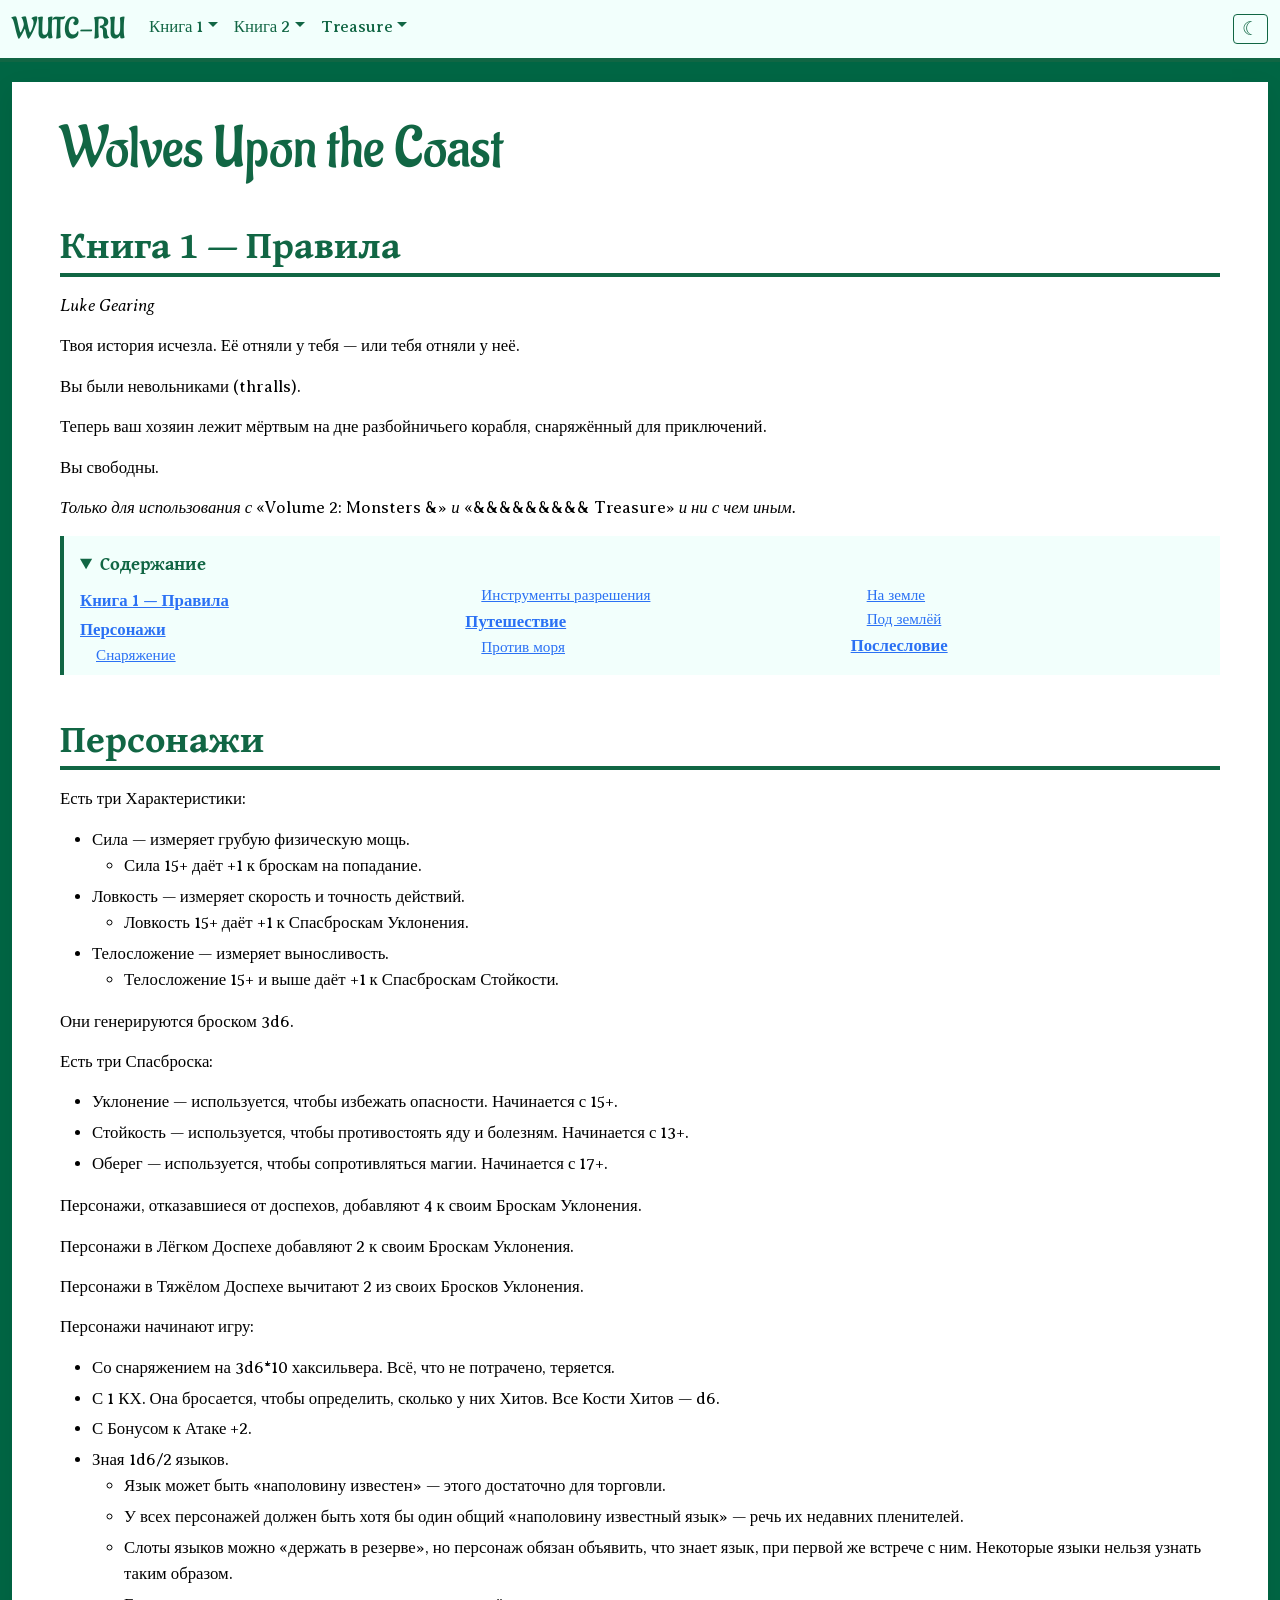
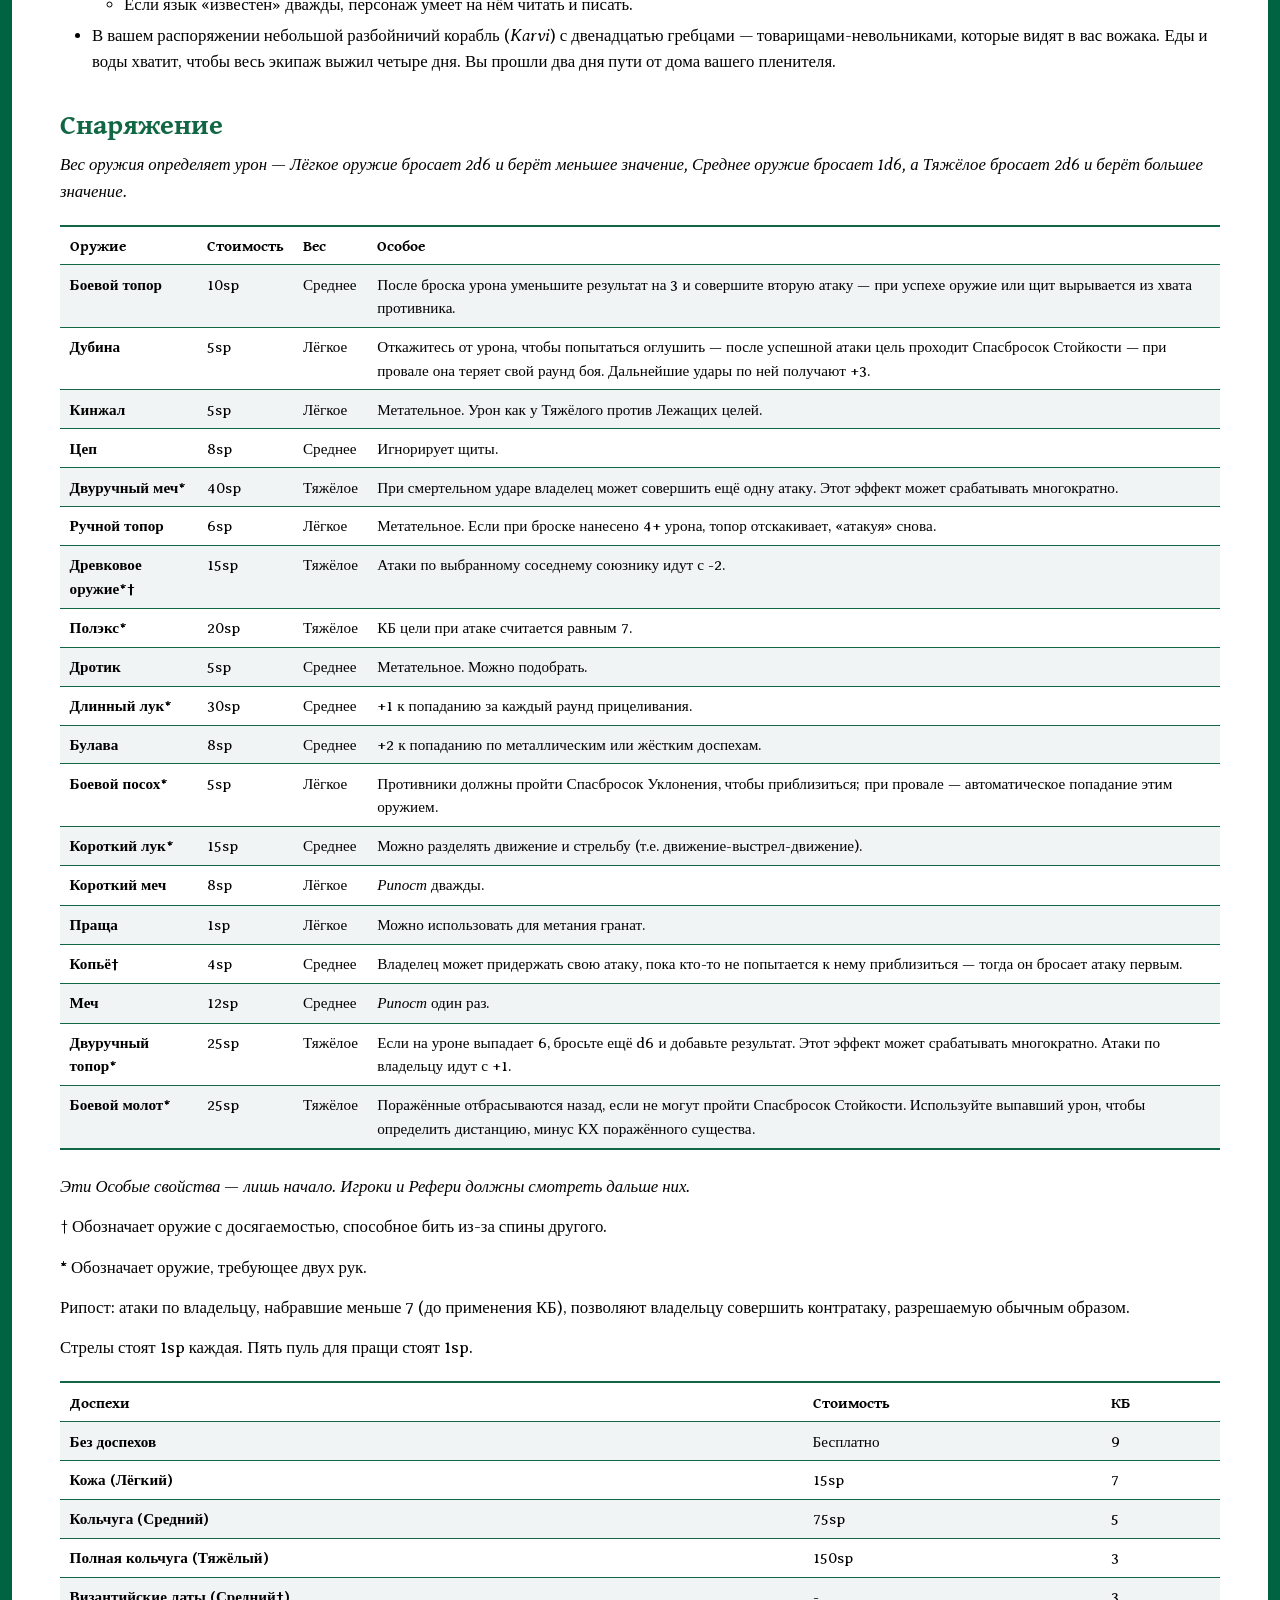
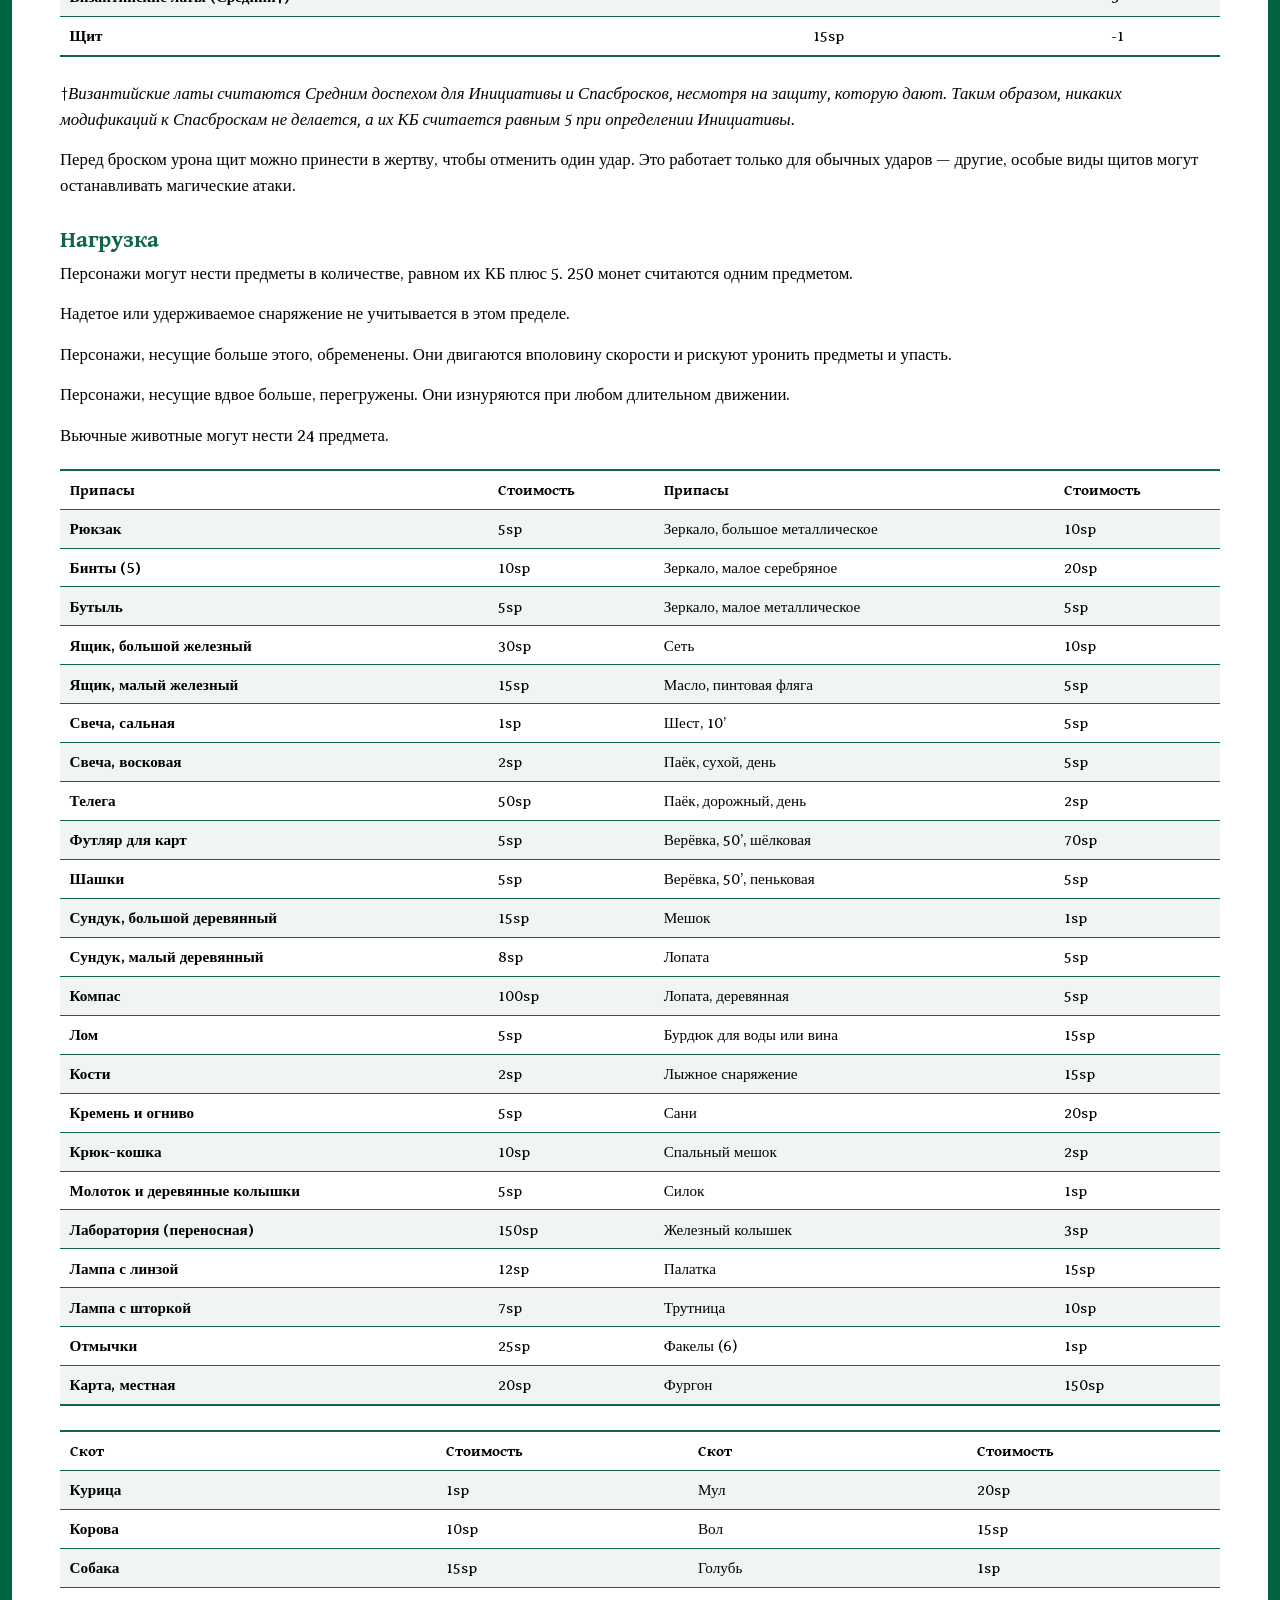
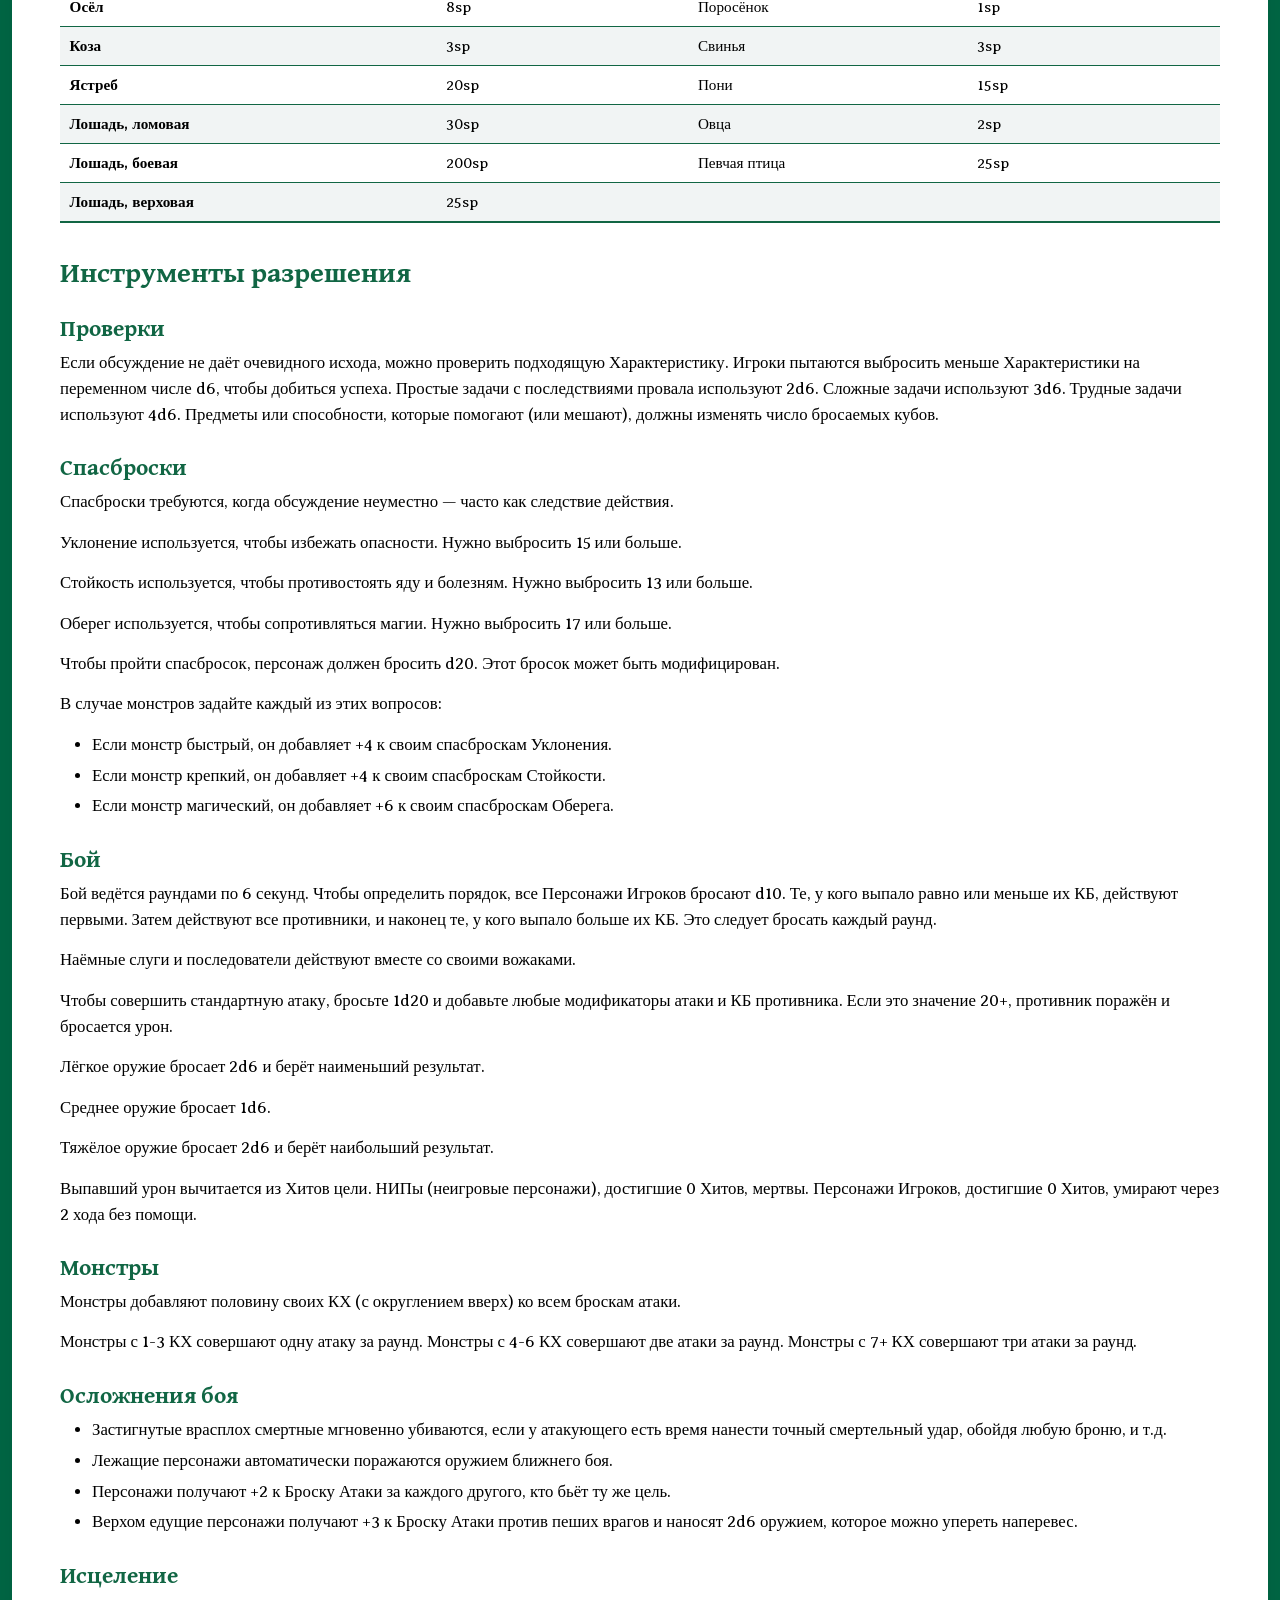
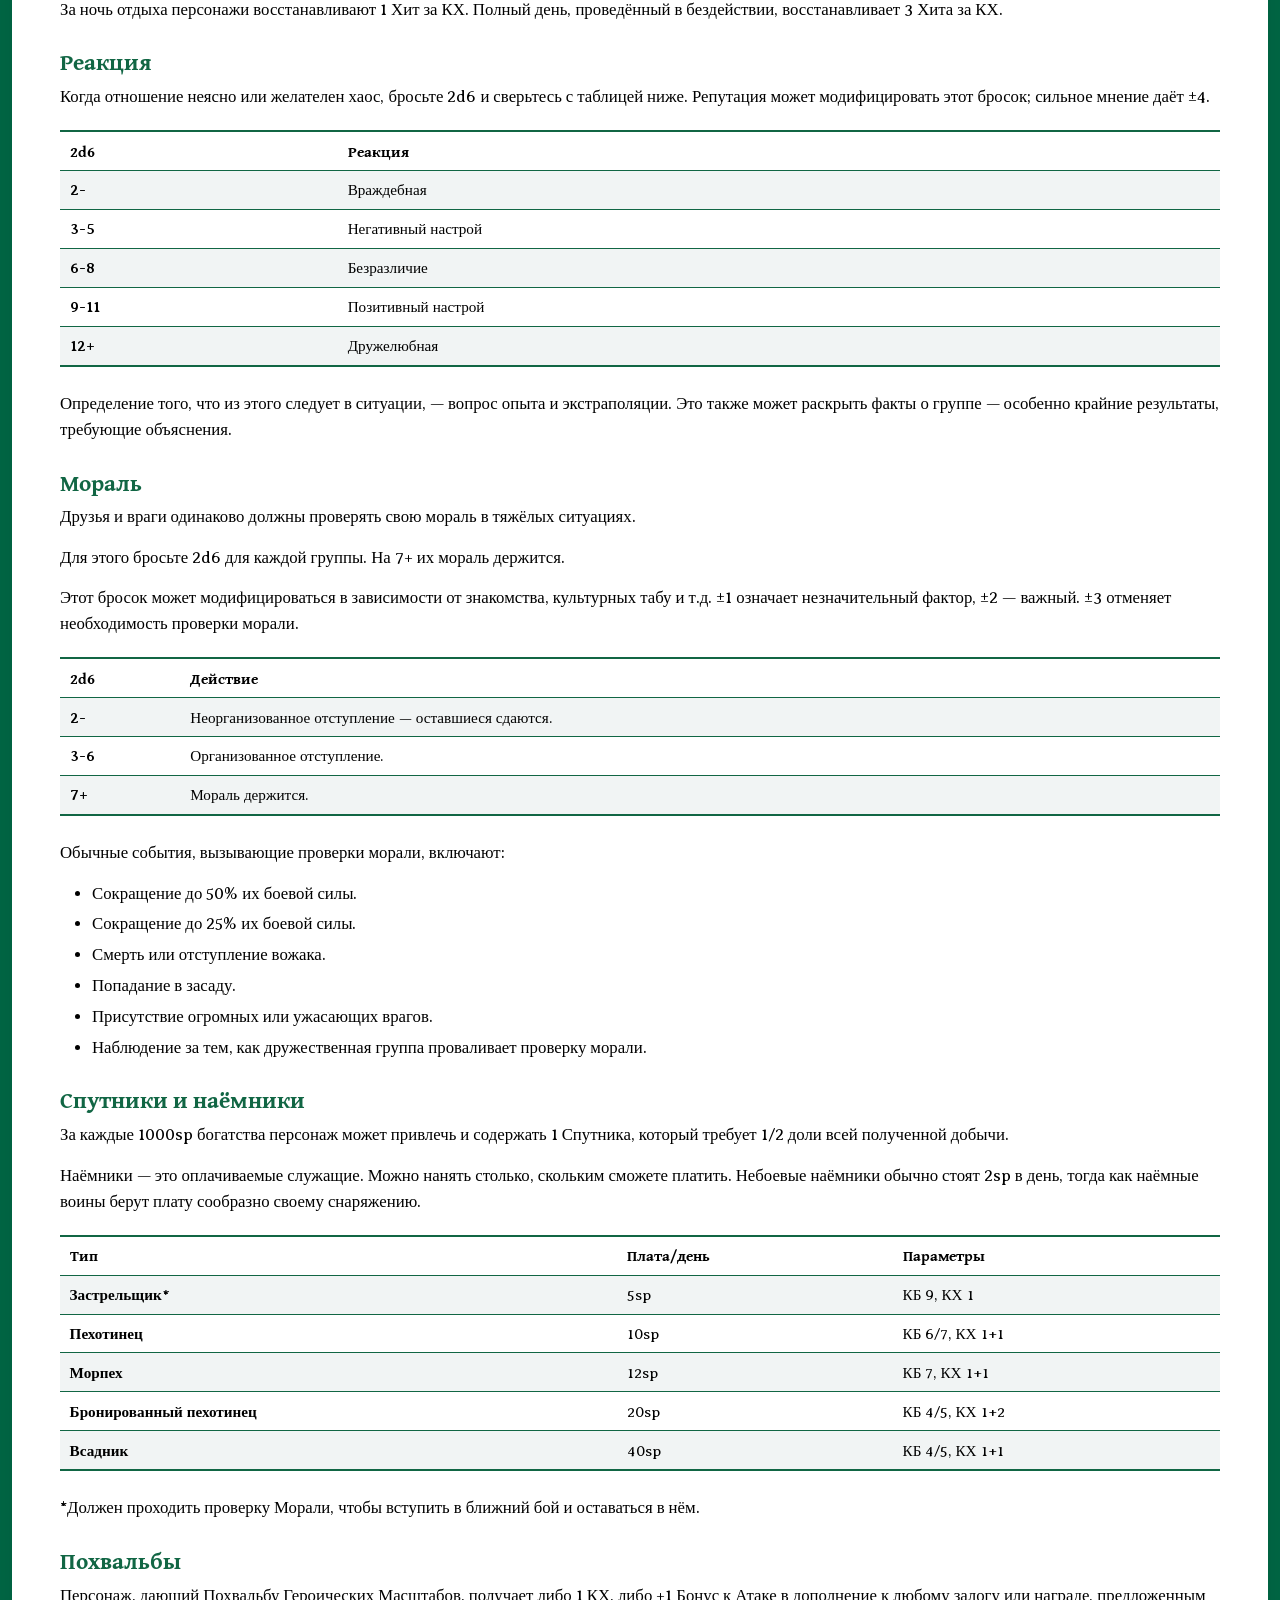
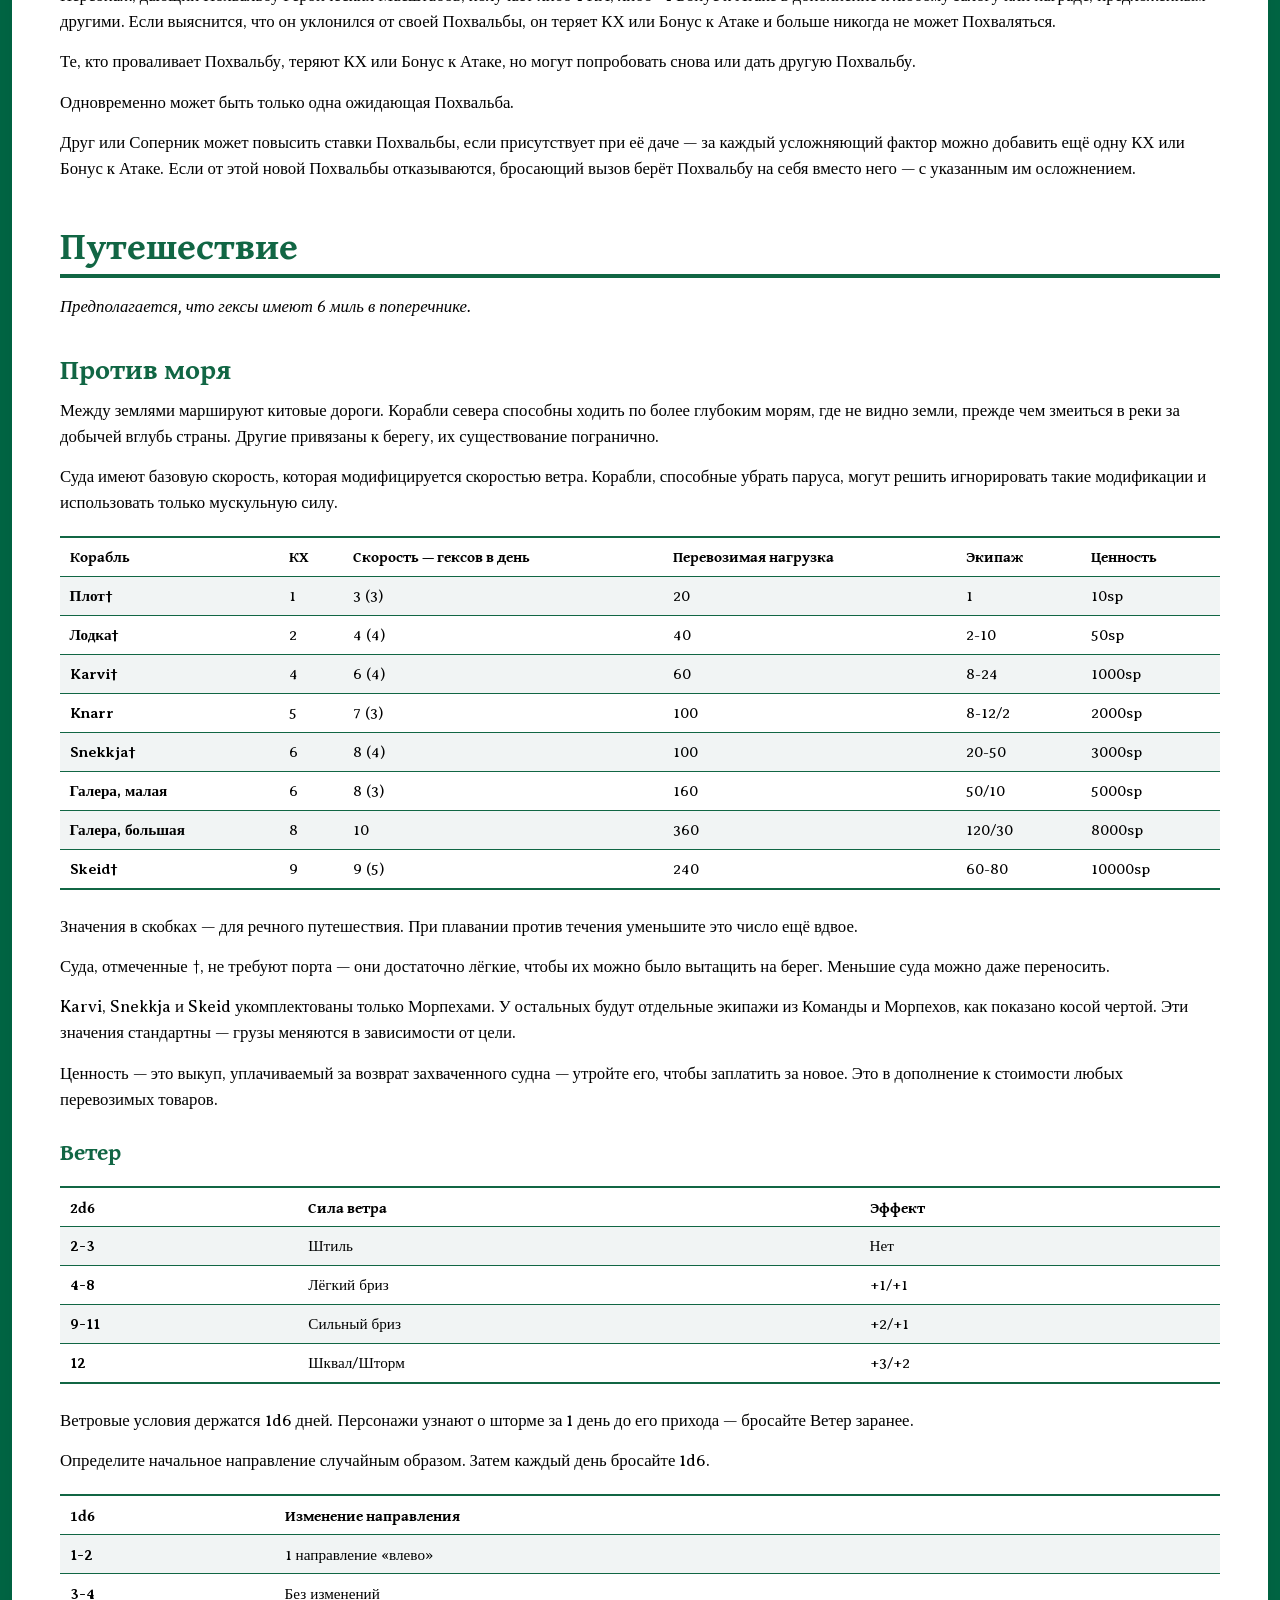
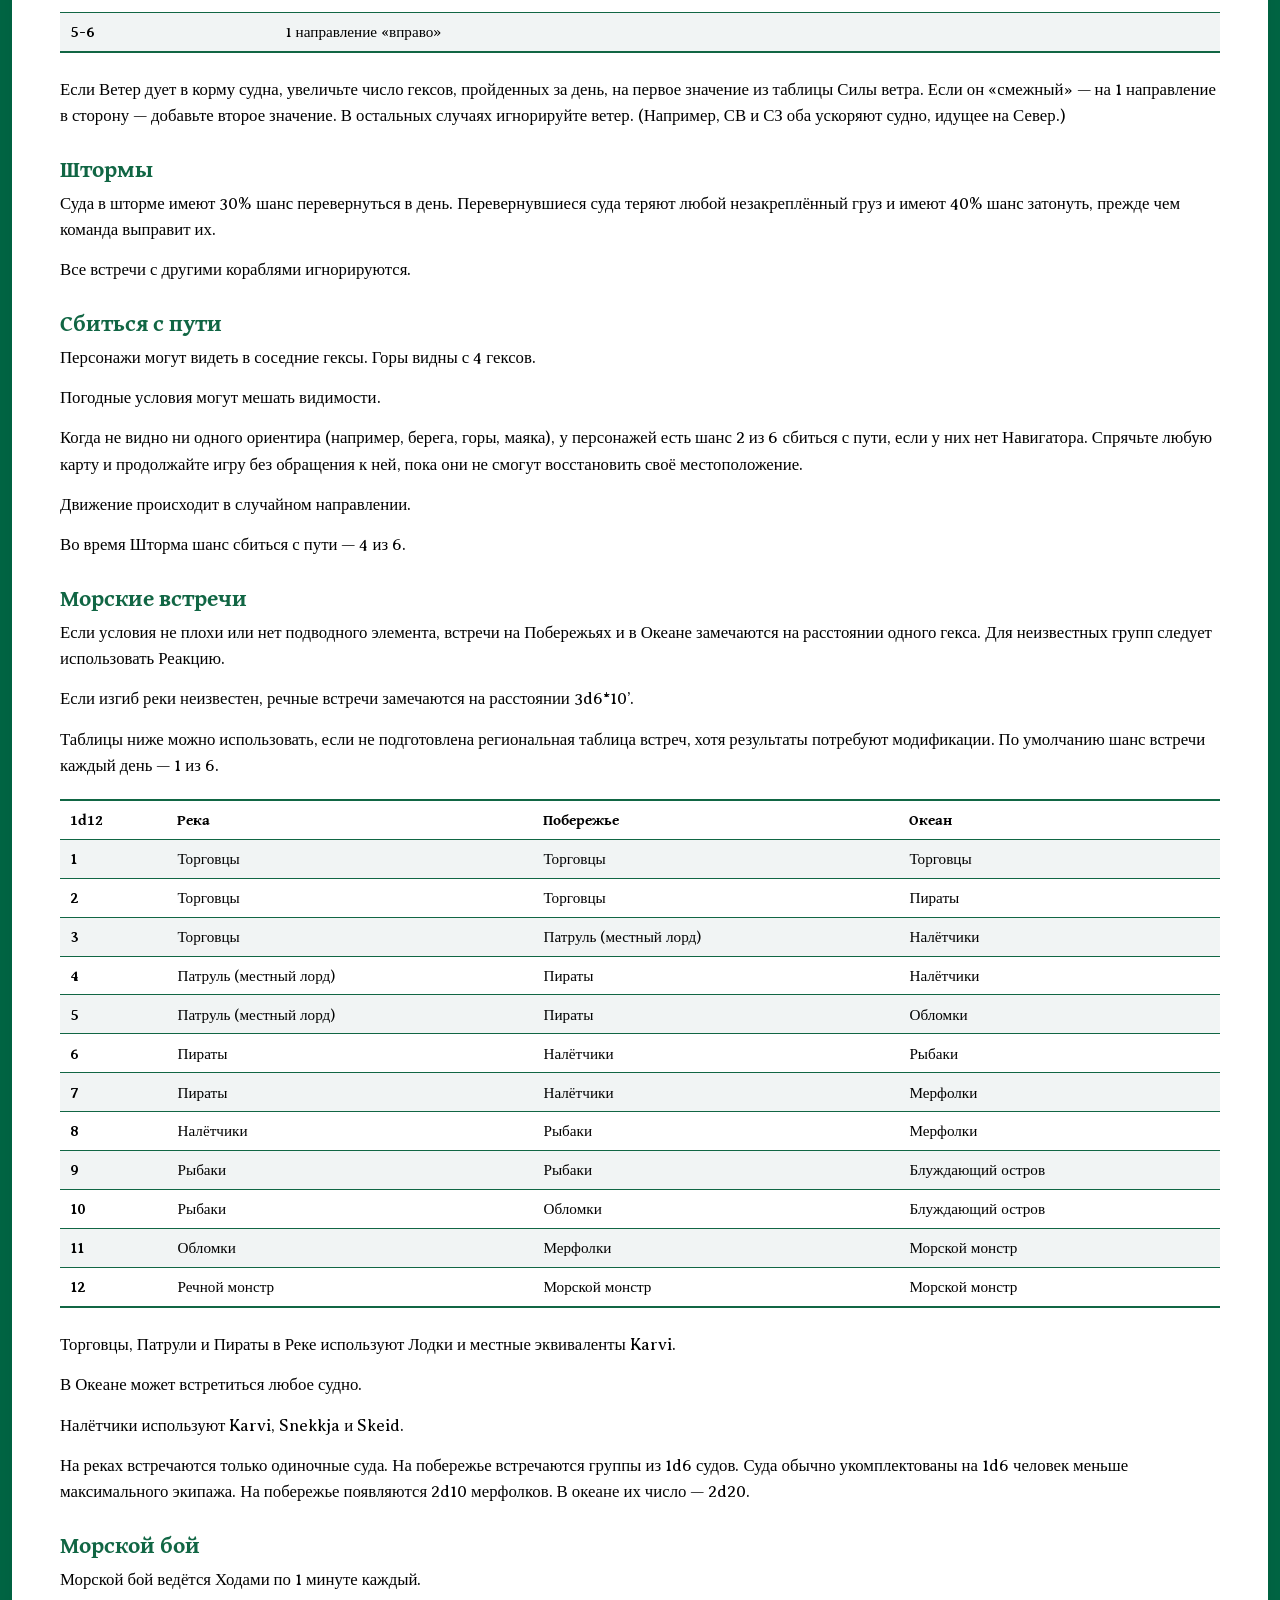
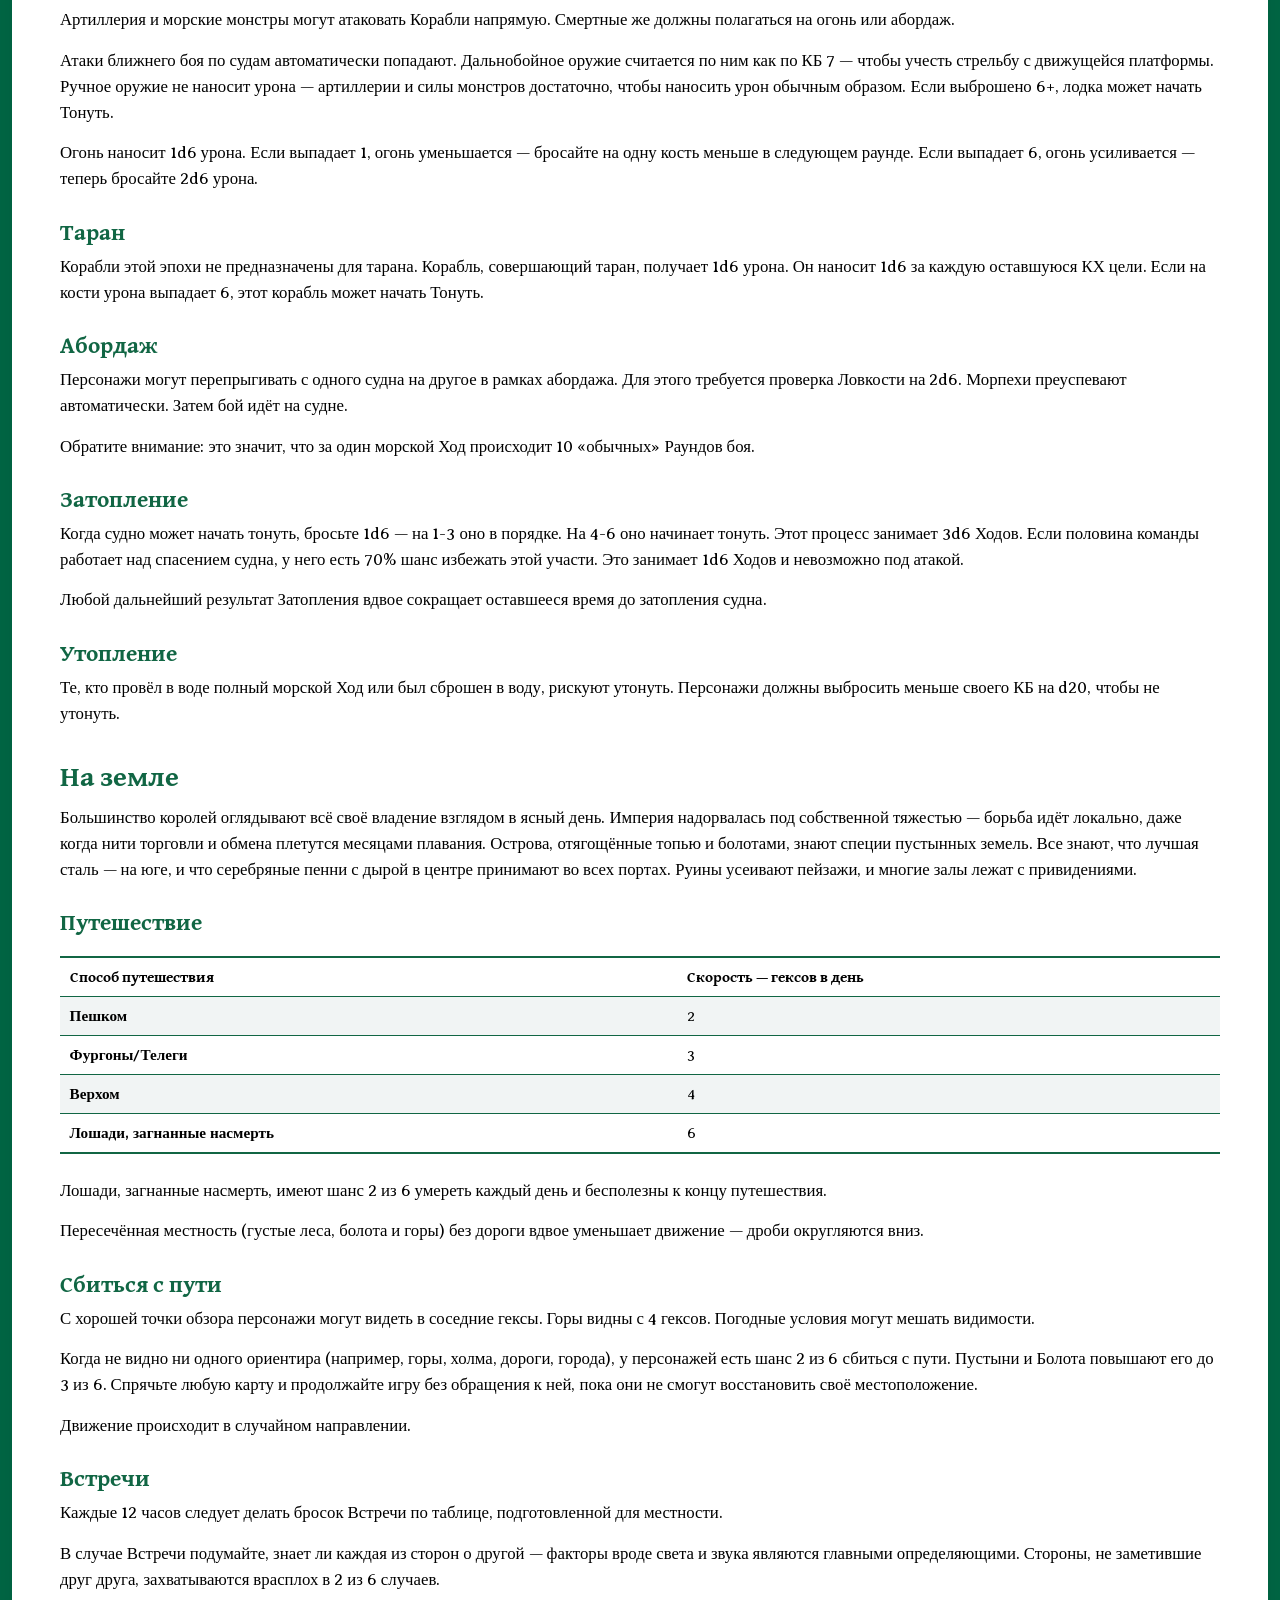
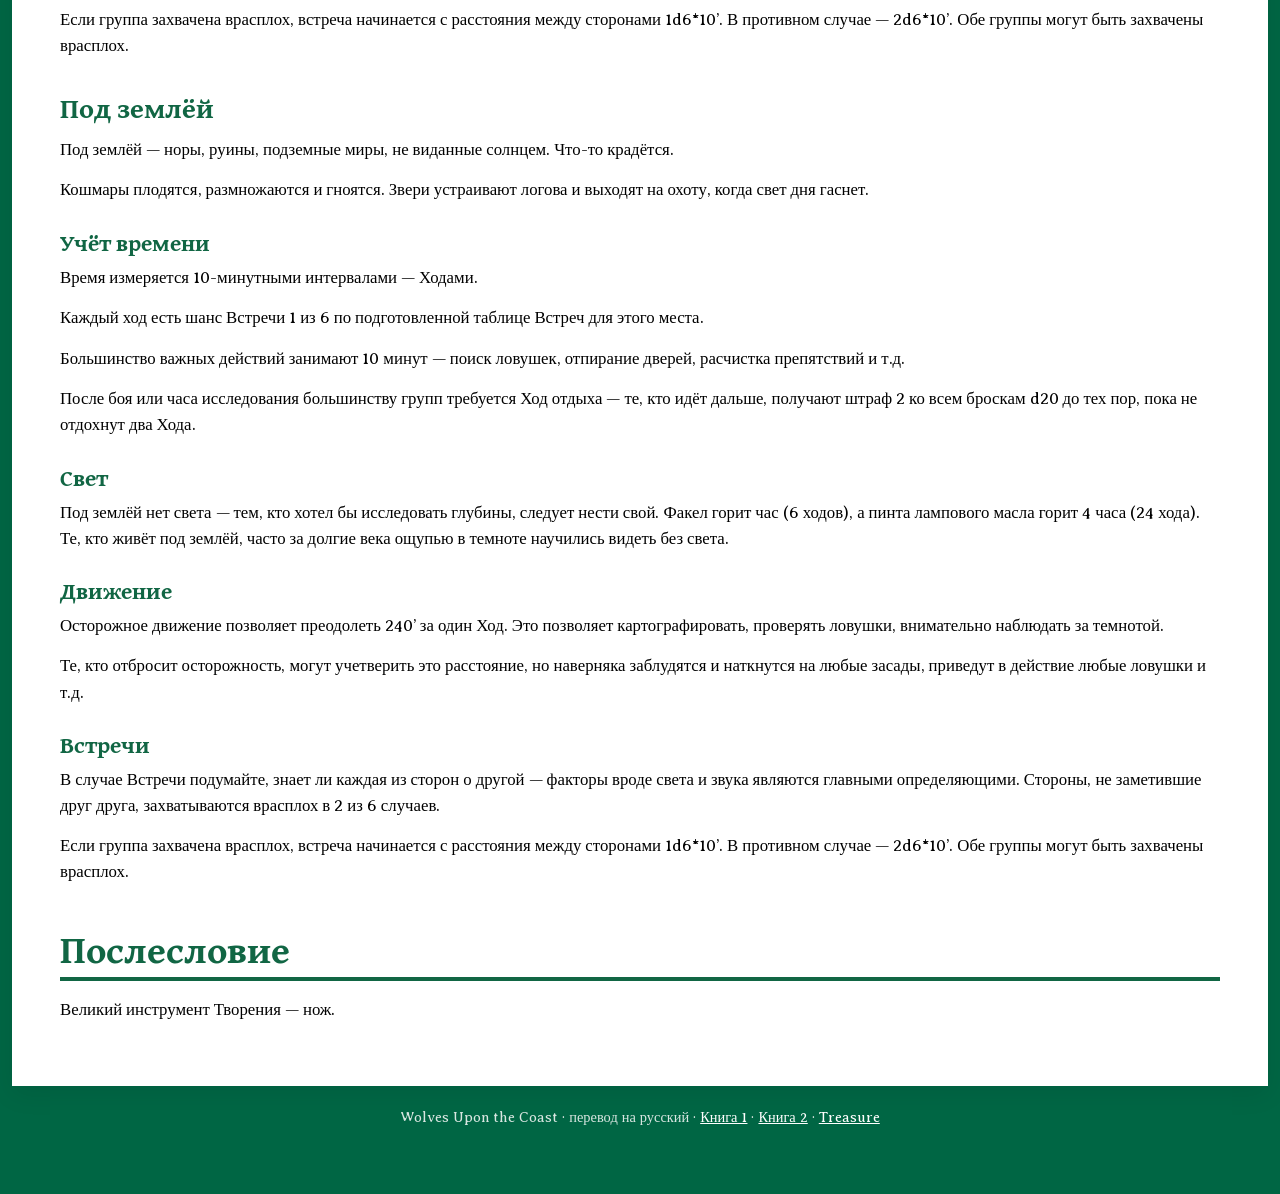
==== index.html @ f544f0d9 "Сайт WutC-RU: три книги, Bootstrap-тема, сборка из Markdown" ====
<!DOCTYPE html>
<html lang="ru" data-bs-theme="light">
<head>
    <meta charset="utf-8">
    <meta name="viewport" content="width=device-width, initial-scale=1">
    <meta name="description" content="Wolves Upon the Coast — перевод на русский: Книга 1">
    <title>Книга 1 — Правила — Wolves Upon the Coast</title>
    <link rel="preconnect" href="https://fonts.googleapis.com">
    <link rel="preconnect" href="https://fonts.gstatic.com" crossorigin>
    <link href="https://fonts.googleapis.com/css2?family=Aladin&family=Averia+Serif+Libre:ital,wght@0,300;0,400;0,700;1,300;1,400&family=Gentium+Book+Plus:ital,wght@0,400;0,700;1,400&display=swap" rel="stylesheet">
    <link href="https://cdn.jsdelivr.net/npm/bootstrap@5.3.3/dist/css/bootstrap.min.css" rel="stylesheet">
    <link href="assets/style.css" rel="stylesheet">
</head>
<body>
<a class="visually-hidden-focusable" href="#main">К содержанию</a>
<nav class="navbar navbar-expand-lg sticky-top wutc-navbar">
    <div class="container-xxl">
        <a class="navbar-brand" href="index.html">WUTC-RU</a>
        <button class="navbar-toggler" type="button" data-bs-toggle="collapse" data-bs-target="#wutcNav"
                aria-controls="wutcNav" aria-expanded="false" aria-label="Переключить навигацию">
            <span class="navbar-toggler-icon"></span>
        </button>
        <div class="collapse navbar-collapse" id="wutcNav">
            <ul class="navbar-nav me-auto">
                <li class="nav-item dropdown"><a class="nav-link dropdown-toggle" href="index.html" role="button" data-bs-toggle="dropdown" aria-expanded="false">Книга 1</a><ul class="dropdown-menu"><li><a class="dropdown-item" href="index.html#книга-1--правила">Книга 1 — Правила</a></li><li><a class="dropdown-item" href="index.html#персонажи">Персонажи</a></li><li><a class="dropdown-item" href="index.html#снаряжение">Снаряжение</a></li><li><a class="dropdown-item" href="index.html#инструменты-разрешения">Инструменты разрешения</a></li><li><a class="dropdown-item" href="index.html#путешествие">Путешествие</a></li><li><a class="dropdown-item" href="index.html#против-моря">Против моря</a></li><li><a class="dropdown-item" href="index.html#на-земле">На земле</a></li><li><a class="dropdown-item" href="index.html#под-землёй">Под землёй</a></li><li><a class="dropdown-item" href="index.html#послесловие">Послесловие</a></li></ul></li>
                <li class="nav-item dropdown"><a class="nav-link dropdown-toggle" href="magic.html" role="button" data-bs-toggle="dropdown" aria-expanded="false">Книга 2</a><ul class="dropdown-menu"><li><a class="dropdown-item" href="magic.html#книга-2--магия">Книга 2 — Магия</a></li><li><a class="dropdown-item" href="magic.html#заклинания">Заклинания</a></li><li><a class="dropdown-item" href="magic.html#оберег">Оберег</a></li><li><a class="dropdown-item" href="magic.html#приложение-1-изгнание-нежити">Приложение 1: Изгнание нежити</a></li></ul></li>
                <li class="nav-item dropdown"><a class="nav-link dropdown-toggle" href="treasure.html" role="button" data-bs-toggle="dropdown" aria-expanded="false">Treasure</a><ul class="dropdown-menu"><li><a class="dropdown-item" href="treasure.html#таблицы-сокровищ">Таблицы сокровищ</a></li><li><a class="dropdown-item" href="treasure.html#монеты">Монеты</a></li><li><a class="dropdown-item" href="treasure.html#товары-1d100">Товары (1d100)</a></li><li><a class="dropdown-item" href="treasure.html#артефакты-d20">Артефакты (d20)</a></li><li><a class="dropdown-item" href="treasure.html#карты">Карты</a></li><li><a class="dropdown-item" href="treasure.html#магические-предметы-d100">Магические предметы (d100)</a></li></ul></li>
            </ul>
            <button id="themeToggle" class="btn btn-sm wutc-theme-toggle ms-lg-2 mt-2 mt-lg-0"
                    type="button" aria-label="Переключить тему">
                <span class="theme-icon theme-icon-light" aria-hidden="true">&#9788;</span>
                <span class="theme-icon theme-icon-dark" aria-hidden="true">&#9790;</span>
            </button>
        </div>
    </div>
</nav>
<div class="container-xxl wutc-shell">
    <main id="main" class="wutc-content">
<h1 id="wolves-upon-the-coast"><a aria-hidden="true" class="header-anchor" href="#wolves-upon-the-coast" tabindex="-1" title="Ссылка на раздел">#</a>Wolves Upon the Coast</h1>
<h2 id="книга-1--правила"><a aria-hidden="true" class="header-anchor" href="#книга-1--правила" tabindex="-1" title="Ссылка на раздел">#</a>Книга 1 — Правила</h2>
<p><em>Luke Gearing</em></p>
<p>Твоя история исчезла. Её отняли у тебя — или тебя отняли у неё.</p>
<p>Вы были невольниками (thralls).</p>
<p>Теперь ваш хозяин лежит мёртвым на дне разбойничьего корабля, снаряжённый для приключений.</p>
<p>Вы свободны.</p>
<p><em>Только для использования с</em> «Volume 2: Monsters &amp;» <em>и</em> «&amp;&amp;&amp;&amp;&amp;&amp;&amp;&amp;&amp; Treasure» <em>и ни с чем иным.</em></p>
<details class="wutc-toc" open=""><summary class="wutc-toc-title">Содержание</summary><ul><li class="toc-h2"><a href="#книга-1--правила">Книга 1 — Правила</a></li><li class="toc-h2"><a href="#персонажи">Персонажи</a></li><li class="toc-h3"><a href="#снаряжение">Снаряжение</a></li><li class="toc-h3"><a href="#инструменты-разрешения">Инструменты разрешения</a></li><li class="toc-h2"><a href="#путешествие">Путешествие</a></li><li class="toc-h3"><a href="#против-моря">Против моря</a></li><li class="toc-h3"><a href="#на-земле">На земле</a></li><li class="toc-h3"><a href="#под-землёй">Под землёй</a></li><li class="toc-h2"><a href="#послесловие">Послесловие</a></li></ul></details><h2 id="персонажи"><a aria-hidden="true" class="header-anchor" href="#персонажи" tabindex="-1" title="Ссылка на раздел">#</a>Персонажи</h2>
<p>Есть три Характеристики:</p>
<ul>
<li>Сила — измеряет грубую физическую мощь.
<ul>
<li>Сила 15+ даёт +1 к броскам на попадание.</li>
</ul></li>
<li>Ловкость — измеряет скорость и точность действий.
<ul>
<li>Ловкость 15+ даёт +1 к Спасброскам Уклонения.</li>
</ul></li>
<li>Телосложение — измеряет выносливость.
<ul>
<li>Телосложение 15+ и выше даёт +1 к Спасброскам Стойкости.</li>
</ul></li>
</ul>
<p>Они генерируются броском 3d6.</p>
<p>Есть три Спасброска:</p>
<ul>
<li>Уклонение — используется, чтобы избежать опасности. Начинается с 15+.</li>
<li>Стойкость — используется, чтобы противостоять яду и болезням. Начинается с 13+.</li>
<li>Оберег — используется, чтобы сопротивляться магии. Начинается с 17+.</li>
</ul>
<p>Персонажи, отказавшиеся от доспехов, добавляют 4 к своим Броскам Уклонения.</p>
<p>Персонажи в Лёгком Доспехе добавляют 2 к своим Броскам Уклонения.</p>
<p>Персонажи в Тяжёлом Доспехе вычитают 2 из своих Бросков Уклонения.</p>
<p>Персонажи начинают игру:</p>
<ul>
<li>Со снаряжением на 3d6*10 хаксильвера. Всё, что не потрачено, теряется.</li>
<li>С 1 КХ. Она бросается, чтобы определить, сколько у них Хитов. Все Кости Хитов — d6.</li>
<li>С Бонусом к Атаке +2.</li>
<li>Зная 1d6/2 языков.
<ul>
<li>Язык может быть «наполовину известен» — этого достаточно для торговли.</li>
<li>У всех персонажей должен быть хотя бы один общий «наполовину известный язык» — речь их недавних пленителей.</li>
<li>Слоты языков можно «держать в резерве», но персонаж обязан объявить, что знает язык, при первой же встрече с ним. Некоторые языки нельзя узнать таким образом.</li>
<li>Если язык «известен» дважды, персонаж умеет на нём читать и писать.</li>
</ul></li>
<li>В вашем распоряжении небольшой разбойничий корабль (<em>Karvi</em>) с двенадцатью гребцами — товарищами-невольниками, которые видят в вас вожака. Еды и воды хватит, чтобы весь экипаж выжил четыре дня. Вы прошли два дня пути от дома вашего пленителя.</li>
</ul>
<h3 id="снаряжение"><a aria-hidden="true" class="header-anchor" href="#снаряжение" tabindex="-1" title="Ссылка на раздел">#</a>Снаряжение</h3>
<p><em>Вес оружия определяет урон — Лёгкое оружие бросает 2d6 и берёт меньшее значение, Среднее оружие бросает 1d6, а Тяжёлое бросает 2d6 и берёт большее значение.</em></p>
<div class="table-responsive"><table class="table table-striped table-sm align-middle">
<thead>
<tr>
<th>Оружие</th>
<th>Стоимость</th>
<th>Вес</th>
<th>Особое</th>
</tr>
</thead>
<tbody>
<tr>
<td>Боевой топор</td>
<td>10sp</td>
<td>Среднее</td>
<td>После броска урона уменьшите результат на 3 и совершите вторую атаку — при успехе оружие или щит вырывается из хвата противника.</td>
</tr>
<tr>
<td>Дубина</td>
<td>5sp</td>
<td>Лёгкое</td>
<td>Откажитесь от урона, чтобы попытаться оглушить — после успешной атаки цель проходит Спасбросок Стойкости — при провале она теряет свой раунд боя. Дальнейшие удары по ней получают +3.</td>
</tr>
<tr>
<td>Кинжал</td>
<td>5sp</td>
<td>Лёгкое</td>
<td>Метательное. Урон как у Тяжёлого против Лежащих целей.</td>
</tr>
<tr>
<td>Цеп</td>
<td>8sp</td>
<td>Среднее</td>
<td>Игнорирует щиты.</td>
</tr>
<tr>
<td>Двуручный меч*</td>
<td>40sp</td>
<td>Тяжёлое</td>
<td>При смертельном ударе владелец может совершить ещё одну атаку. Этот эффект может срабатывать многократно.</td>
</tr>
<tr>
<td>Ручной топор</td>
<td>6sp</td>
<td>Лёгкое</td>
<td>Метательное. Если при броске нанесено 4+ урона, топор отскакивает, «атакуя» снова.</td>
</tr>
<tr>
<td>Древковое оружие*†</td>
<td>15sp</td>
<td>Тяжёлое</td>
<td>Атаки по выбранному соседнему союзнику идут с -2.</td>
</tr>
<tr>
<td>Полэкс*</td>
<td>20sp</td>
<td>Тяжёлое</td>
<td>КБ цели при атаке считается равным 7.</td>
</tr>
<tr>
<td>Дротик</td>
<td>5sp</td>
<td>Среднее</td>
<td>Метательное. Можно подобрать.</td>
</tr>
<tr>
<td>Длинный лук*</td>
<td>30sp</td>
<td>Среднее</td>
<td>+1 к попаданию за каждый раунд прицеливания.</td>
</tr>
<tr>
<td>Булава</td>
<td>8sp</td>
<td>Среднее</td>
<td>+2 к попаданию по металлическим или жёстким доспехам.</td>
</tr>
<tr>
<td>Боевой посох*</td>
<td>5sp</td>
<td>Лёгкое</td>
<td>Противники должны пройти Спасбросок Уклонения, чтобы приблизиться; при провале — автоматическое попадание этим оружием.</td>
</tr>
<tr>
<td>Короткий лук*</td>
<td>15sp</td>
<td>Среднее</td>
<td>Можно разделять движение и стрельбу (т.е. движение-выстрел-движение).</td>
</tr>
<tr>
<td>Короткий меч</td>
<td>8sp</td>
<td>Лёгкое</td>
<td><em>Рипост</em> дважды.</td>
</tr>
<tr>
<td>Праща</td>
<td>1sp</td>
<td>Лёгкое</td>
<td>Можно использовать для метания гранат.</td>
</tr>
<tr>
<td>Копьё†</td>
<td>4sp</td>
<td>Среднее</td>
<td>Владелец может придержать свою атаку, пока кто-то не попытается к нему приблизиться — тогда он бросает атаку первым.</td>
</tr>
<tr>
<td>Меч</td>
<td>12sp</td>
<td>Среднее</td>
<td><em>Рипост</em> один раз.</td>
</tr>
<tr>
<td>Двуручный топор*</td>
<td>25sp</td>
<td>Тяжёлое</td>
<td>Если на уроне выпадает 6, бросьте ещё d6 и добавьте результат. Этот эффект может срабатывать многократно. Атаки по владельцу идут с +1.</td>
</tr>
<tr>
<td>Боевой молот*</td>
<td>25sp</td>
<td>Тяжёлое</td>
<td>Поражённые отбрасываются назад, если не могут пройти Спасбросок Стойкости. Используйте выпавший урон, чтобы определить дистанцию, минус КХ поражённого существа.</td>
</tr>
</tbody>
</table></div>
<p><em>Эти Особые свойства — лишь начало. Игроки и Рефери должны смотреть дальше них.</em></p>
<p>† Обозначает оружие с досягаемостью, способное бить из-за спины другого.</p>
<p>* Обозначает оружие, требующее двух рук.</p>
<p>Рипост: атаки по владельцу, набравшие меньше 7 (до применения КБ), позволяют владельцу совершить контратаку, разрешаемую обычным образом.</p>
<p>Стрелы стоят 1sp каждая. Пять пуль для пращи стоят 1sp.</p>
<div class="table-responsive"><table class="table table-striped table-sm align-middle">
<thead>
<tr>
<th>Доспехи</th>
<th>Стоимость</th>
<th>КБ</th>
</tr>
</thead>
<tbody>
<tr>
<td>Без доспехов</td>
<td>Бесплатно</td>
<td>9</td>
</tr>
<tr>
<td>Кожа (Лёгкий)</td>
<td>15sp</td>
<td>7</td>
</tr>
<tr>
<td>Кольчуга (Средний)</td>
<td>75sp</td>
<td>5</td>
</tr>
<tr>
<td>Полная кольчуга (Тяжёлый)</td>
<td>150sp</td>
<td>3</td>
</tr>
<tr>
<td>Византийские латы (Средний†)</td>
<td>-</td>
<td>3</td>
</tr>
<tr>
<td>Щит</td>
<td>15sp</td>
<td>-1</td>
</tr>
</tbody>
</table></div>
<p>†<em>Византийские латы считаются Средним доспехом для Инициативы и Спасбросков, несмотря на защиту, которую дают. Таким образом, никаких модификаций к Спасброскам не делается, а их КБ считается равным 5 при определении Инициативы.</em></p>
<p>Перед броском урона щит можно принести в жертву, чтобы отменить один удар. Это работает только для обычных ударов — другие, особые виды щитов могут останавливать магические атаки.</p>
<h4 id="нагрузка"><a aria-hidden="true" class="header-anchor" href="#нагрузка" tabindex="-1" title="Ссылка на раздел">#</a>Нагрузка</h4>
<p>Персонажи могут нести предметы в количестве, равном их КБ плюс 5. 250 монет считаются одним предметом.</p>
<p>Надетое или удерживаемое снаряжение не учитывается в этом пределе.</p>
<p>Персонажи, несущие больше этого, обременены. Они двигаются вполовину скорости и рискуют уронить предметы и упасть.</p>
<p>Персонажи, несущие вдвое больше, перегружены. Они изнуряются при любом длительном движении.</p>
<p>Вьючные животные могут нести 24 предмета.</p>
<div class="table-responsive"><table class="table table-striped table-sm align-middle">
<thead>
<tr>
<th>Припасы</th>
<th>Стоимость</th>
<th>Припасы</th>
<th>Стоимость</th>
</tr>
</thead>
<tbody>
<tr>
<td>Рюкзак</td>
<td>5sp</td>
<td>Зеркало, большое металлическое</td>
<td>10sp</td>
</tr>
<tr>
<td>Бинты (5)</td>
<td>10sp</td>
<td>Зеркало, малое серебряное</td>
<td>20sp</td>
</tr>
<tr>
<td>Бутыль</td>
<td>5sp</td>
<td>Зеркало, малое металлическое</td>
<td>5sp</td>
</tr>
<tr>
<td>Ящик, большой железный</td>
<td>30sp</td>
<td>Сеть</td>
<td>10sp</td>
</tr>
<tr>
<td>Ящик, малый железный</td>
<td>15sp</td>
<td>Масло, пинтовая фляга</td>
<td>5sp</td>
</tr>
<tr>
<td>Свеча, сальная</td>
<td>1sp</td>
<td>Шест, 10’</td>
<td>5sp</td>
</tr>
<tr>
<td>Свеча, восковая</td>
<td>2sp</td>
<td>Паёк, сухой, день</td>
<td>5sp</td>
</tr>
<tr>
<td>Телега</td>
<td>50sp</td>
<td>Паёк, дорожный, день</td>
<td>2sp</td>
</tr>
<tr>
<td>Футляр для карт</td>
<td>5sp</td>
<td>Верёвка, 50’, шёлковая</td>
<td>70sp</td>
</tr>
<tr>
<td>Шашки</td>
<td>5sp</td>
<td>Верёвка, 50’, пеньковая</td>
<td>5sp</td>
</tr>
<tr>
<td>Сундук, большой деревянный</td>
<td>15sp</td>
<td>Мешок</td>
<td>1sp</td>
</tr>
<tr>
<td>Сундук, малый деревянный</td>
<td>8sp</td>
<td>Лопата</td>
<td>5sp</td>
</tr>
<tr>
<td>Компас</td>
<td>100sp</td>
<td>Лопата, деревянная</td>
<td>5sp</td>
</tr>
<tr>
<td>Лом</td>
<td>5sp</td>
<td>Бурдюк для воды или вина</td>
<td>15sp</td>
</tr>
<tr>
<td>Кости</td>
<td>2sp</td>
<td>Лыжное снаряжение</td>
<td>15sp</td>
</tr>
<tr>
<td>Кремень и огниво</td>
<td>5sp</td>
<td>Сани</td>
<td>20sp</td>
</tr>
<tr>
<td>Крюк-кошка</td>
<td>10sp</td>
<td>Спальный мешок</td>
<td>2sp</td>
</tr>
<tr>
<td>Молоток и деревянные колышки</td>
<td>5sp</td>
<td>Силок</td>
<td>1sp</td>
</tr>
<tr>
<td>Лаборатория (переносная)</td>
<td>150sp</td>
<td>Железный колышек</td>
<td>3sp</td>
</tr>
<tr>
<td>Лампа с линзой</td>
<td>12sp</td>
<td>Палатка</td>
<td>15sp</td>
</tr>
<tr>
<td>Лампа с шторкой</td>
<td>7sp</td>
<td>Трутница</td>
<td>10sp</td>
</tr>
<tr>
<td>Отмычки</td>
<td>25sp</td>
<td>Факелы (6)</td>
<td>1sp</td>
</tr>
<tr>
<td>Карта, местная</td>
<td>20sp</td>
<td>Фургон</td>
<td>150sp</td>
</tr>
</tbody>
</table></div>
<div class="table-responsive"><table class="table table-striped table-sm align-middle">
<thead>
<tr>
<th>Скот</th>
<th>Стоимость</th>
<th>Скот</th>
<th>Стоимость</th>
</tr>
</thead>
<tbody>
<tr>
<td>Курица</td>
<td>1sp</td>
<td>Мул</td>
<td>20sp</td>
</tr>
<tr>
<td>Корова</td>
<td>10sp</td>
<td>Вол</td>
<td>15sp</td>
</tr>
<tr>
<td>Собака</td>
<td>15sp</td>
<td>Голубь</td>
<td>1sp</td>
</tr>
<tr>
<td>Осёл</td>
<td>8sp</td>
<td>Поросёнок</td>
<td>1sp</td>
</tr>
<tr>
<td>Коза</td>
<td>3sp</td>
<td>Свинья</td>
<td>3sp</td>
</tr>
<tr>
<td>Ястреб</td>
<td>20sp</td>
<td>Пони</td>
<td>15sp</td>
</tr>
<tr>
<td>Лошадь, ломовая</td>
<td>30sp</td>
<td>Овца</td>
<td>2sp</td>
</tr>
<tr>
<td>Лошадь, боевая</td>
<td>200sp</td>
<td>Певчая птица</td>
<td>25sp</td>
</tr>
<tr>
<td>Лошадь, верховая</td>
<td>25sp</td>
<td></td>
<td></td>
</tr>
</tbody>
</table></div>
<div style="break-before: page;"></div>
<h3 id="инструменты-разрешения"><a aria-hidden="true" class="header-anchor" href="#инструменты-разрешения" tabindex="-1" title="Ссылка на раздел">#</a>Инструменты разрешения</h3>
<h4 id="проверки"><a aria-hidden="true" class="header-anchor" href="#проверки" tabindex="-1" title="Ссылка на раздел">#</a>Проверки</h4>
<p>Если обсуждение не даёт очевидного исхода, можно проверить подходящую Характеристику. Игроки пытаются выбросить меньше Характеристики на переменном числе d6, чтобы добиться успеха. Простые задачи с последствиями провала используют 2d6. Сложные задачи используют 3d6. Трудные задачи используют 4d6. Предметы или способности, которые помогают (или мешают), должны изменять число бросаемых кубов.</p>
<h4 id="спасброски"><a aria-hidden="true" class="header-anchor" href="#спасброски" tabindex="-1" title="Ссылка на раздел">#</a>Спасброски</h4>
<p>Спасброски требуются, когда обсуждение неуместно — часто как следствие действия.</p>
<p>Уклонение используется, чтобы избежать опасности. Нужно выбросить 15 или больше.</p>
<p>Стойкость используется, чтобы противостоять яду и болезням. Нужно выбросить 13 или больше.</p>
<p>Оберег используется, чтобы сопротивляться магии. Нужно выбросить 17 или больше.</p>
<p>Чтобы пройти спасбросок, персонаж должен бросить d20. Этот бросок может быть модифицирован.</p>
<p>В случае монстров задайте каждый из этих вопросов:</p>
<ul>
<li>Если монстр быстрый, он добавляет +4 к своим спасброскам Уклонения.</li>
<li>Если монстр крепкий, он добавляет +4 к своим спасброскам Стойкости.</li>
<li>Если монстр магический, он добавляет +6 к своим спасброскам Оберега.</li>
</ul>
<h4 id="бой"><a aria-hidden="true" class="header-anchor" href="#бой" tabindex="-1" title="Ссылка на раздел">#</a>Бой</h4>
<p>Бой ведётся раундами по 6 секунд. Чтобы определить порядок, все Персонажи Игроков бросают d10. Те, у кого выпало равно или меньше их КБ, действуют первыми. Затем действуют все противники, и наконец те, у кого выпало больше их КБ. Это следует бросать каждый раунд.</p>
<p>Наёмные слуги и последователи действуют вместе со своими вожаками.</p>
<p>Чтобы совершить стандартную атаку, бросьте 1d20 и добавьте любые модификаторы атаки и КБ противника. Если это значение 20+, противник поражён и бросается урон.</p>
<p>Лёгкое оружие бросает 2d6 и берёт наименьший результат.</p>
<p>Среднее оружие бросает 1d6.</p>
<p>Тяжёлое оружие бросает 2d6 и берёт наибольший результат.</p>
<p>Выпавший урон вычитается из Хитов цели. НИПы (неигровые персонажи), достигшие 0 Хитов, мертвы. Персонажи Игроков, достигшие 0 Хитов, умирают через 2 хода без помощи.</p>
<h4 id="монстры"><a aria-hidden="true" class="header-anchor" href="#монстры" tabindex="-1" title="Ссылка на раздел">#</a>Монстры</h4>
<p>Монстры добавляют половину своих КХ (с округлением вверх) ко всем броскам атаки.</p>
<p>Монстры с 1-3 КХ совершают одну атаку за раунд. Монстры с 4-6 КХ совершают две атаки за раунд. Монстры с 7+ КХ совершают три атаки за раунд.</p>
<h4 id="осложнения-боя"><a aria-hidden="true" class="header-anchor" href="#осложнения-боя" tabindex="-1" title="Ссылка на раздел">#</a>Осложнения боя</h4>
<ul>
<li>Застигнутые врасплох смертные мгновенно убиваются, если у атакующего есть время нанести точный смертельный удар, обойдя любую броню, и т.д.</li>
<li>Лежащие персонажи автоматически поражаются оружием ближнего боя.</li>
<li>Персонажи получают +2 к Броску Атаки за каждого другого, кто бьёт ту же цель.</li>
<li>Верхом едущие персонажи получают +3 к Броску Атаки против пеших врагов и наносят 2d6 оружием, которое можно упереть наперевес.</li>
</ul>
<h4 id="исцеление"><a aria-hidden="true" class="header-anchor" href="#исцеление" tabindex="-1" title="Ссылка на раздел">#</a>Исцеление</h4>
<p>За ночь отдыха персонажи восстанавливают 1 Хит за КХ. Полный день, проведённый в бездействии, восстанавливает 3 Хита за КХ.</p>
<h4 id="реакция"><a aria-hidden="true" class="header-anchor" href="#реакция" tabindex="-1" title="Ссылка на раздел">#</a>Реакция</h4>
<p>Когда отношение неясно или желателен хаос, бросьте 2d6 и сверьтесь с таблицей ниже. Репутация может модифицировать этот бросок; сильное мнение даёт ±4.</p>
<div class="table-responsive"><table class="table table-striped table-sm align-middle">
<thead>
<tr>
<th>2d6</th>
<th>Реакция</th>
</tr>
</thead>
<tbody>
<tr>
<td>2-</td>
<td>Враждебная</td>
</tr>
<tr>
<td>3-5</td>
<td>Негативный настрой</td>
</tr>
<tr>
<td>6-8</td>
<td>Безразличие</td>
</tr>
<tr>
<td>9-11</td>
<td>Позитивный настрой</td>
</tr>
<tr>
<td>12+</td>
<td>Дружелюбная</td>
</tr>
</tbody>
</table></div>
<p>Определение того, что из этого следует в ситуации, — вопрос опыта и экстраполяции. Это также может раскрыть факты о группе — особенно крайние результаты, требующие объяснения.</p>
<h4 id="мораль"><a aria-hidden="true" class="header-anchor" href="#мораль" tabindex="-1" title="Ссылка на раздел">#</a>Мораль</h4>
<p>Друзья и враги одинаково должны проверять свою мораль в тяжёлых ситуациях.</p>
<p>Для этого бросьте 2d6 для каждой группы. На 7+ их мораль держится.</p>
<p>Этот бросок может модифицироваться в зависимости от знакомства, культурных табу и т.д. ±1 означает незначительный фактор, ±2 — важный. ±3 отменяет необходимость проверки морали.</p>
<div class="table-responsive"><table class="table table-striped table-sm align-middle">
<thead>
<tr>
<th>2d6</th>
<th>Действие</th>
</tr>
</thead>
<tbody>
<tr>
<td>2-</td>
<td>Неорганизованное отступление — оставшиеся сдаются.</td>
</tr>
<tr>
<td>3-6</td>
<td>Организованное отступление.</td>
</tr>
<tr>
<td>7+</td>
<td>Мораль держится.</td>
</tr>
</tbody>
</table></div>
<p>Обычные события, вызывающие проверки морали, включают:</p>
<ul>
<li>Сокращение до 50% их боевой силы.</li>
<li>Сокращение до 25% их боевой силы.</li>
<li>Смерть или отступление вожака.</li>
<li>Попадание в засаду.</li>
<li>Присутствие огромных или ужасающих врагов.</li>
<li>Наблюдение за тем, как дружественная группа проваливает проверку морали.</li>
</ul>
<h4 id="спутники-и-наёмники"><a aria-hidden="true" class="header-anchor" href="#спутники-и-наёмники" tabindex="-1" title="Ссылка на раздел">#</a>Спутники и наёмники</h4>
<p>За каждые 1000sp богатства персонаж может привлечь и содержать 1 Спутника, который требует 1/2 доли всей полученной добычи.</p>
<p>Наёмники — это оплачиваемые служащие. Можно нанять столько, скольким сможете платить. Небоевые наёмники обычно стоят 2sp в день, тогда как наёмные воины берут плату сообразно своему снаряжению.</p>
<div class="table-responsive"><table class="table table-striped table-sm align-middle">
<thead>
<tr>
<th>Тип</th>
<th>Плата/день</th>
<th>Параметры</th>
</tr>
</thead>
<tbody>
<tr>
<td>Застрельщик*</td>
<td>5sp</td>
<td>КБ 9, КХ 1</td>
</tr>
<tr>
<td>Пехотинец</td>
<td>10sp</td>
<td>КБ 6/7, КХ 1+1</td>
</tr>
<tr>
<td>Морпех</td>
<td>12sp</td>
<td>КБ 7, КХ 1+1</td>
</tr>
<tr>
<td>Бронированный пехотинец</td>
<td>20sp</td>
<td>КБ 4/5, КХ 1+2</td>
</tr>
<tr>
<td>Всадник</td>
<td>40sp</td>
<td>КБ 4/5, КХ 1+1</td>
</tr>
</tbody>
</table></div>
<p>*Должен проходить проверку Морали, чтобы вступить в ближний бой и оставаться в нём.</p>
<h4 id="похвальбы"><a aria-hidden="true" class="header-anchor" href="#похвальбы" tabindex="-1" title="Ссылка на раздел">#</a>Похвальбы</h4>
<p>Персонаж, дающий Похвальбу Героических Масштабов, получает либо 1 КХ, либо +1 Бонус к Атаке в дополнение к любому залогу или награде, предложенным другими. Если выяснится, что он уклонился от своей Похвальбы, он теряет КХ или Бонус к Атаке и больше никогда не может Похваляться.</p>
<p>Те, кто проваливает Похвальбу, теряют КХ или Бонус к Атаке, но могут попробовать снова или дать другую Похвальбу.</p>
<p>Одновременно может быть только одна ожидающая Похвальба.</p>
<p>Друг или Соперник может повысить ставки Похвальбы, если присутствует при её даче — за каждый усложняющий фактор можно добавить ещё одну КХ или Бонус к Атаке. Если от этой новой Похвальбы отказываются, бросающий вызов берёт Похвальбу на себя вместо него — с указанным им осложнением.</p>
<h2 id="путешествие"><a aria-hidden="true" class="header-anchor" href="#путешествие" tabindex="-1" title="Ссылка на раздел">#</a>Путешествие</h2>
<p><em>Предполагается, что гексы имеют 6 миль в поперечнике.</em></p>
<h3 id="против-моря"><a aria-hidden="true" class="header-anchor" href="#против-моря" tabindex="-1" title="Ссылка на раздел">#</a>Против моря</h3>
<p>Между землями маршируют китовые дороги. Корабли севера способны ходить по более глубоким морям, где не видно земли, прежде чем змеиться в реки за добычей вглубь страны. Другие привязаны к берегу, их существование погранично.</p>
<p>Суда имеют базовую скорость, которая модифицируется скоростью ветра. Корабли, способные убрать паруса, могут решить игнорировать такие модификации и использовать только мускульную силу.</p>
<div class="table-responsive"><table class="table table-striped table-sm align-middle">
<thead>
<tr>
<th>Корабль</th>
<th>КХ</th>
<th>Скорость — гексов в день</th>
<th>Перевозимая нагрузка</th>
<th>Экипаж</th>
<th>Ценность</th>
</tr>
</thead>
<tbody>
<tr>
<td>Плот†</td>
<td>1</td>
<td>3 (3)</td>
<td>20</td>
<td>1</td>
<td>10sp</td>
</tr>
<tr>
<td>Лодка†</td>
<td>2</td>
<td>4 (4)</td>
<td>40</td>
<td>2-10</td>
<td>50sp</td>
</tr>
<tr>
<td>Karvi†</td>
<td>4</td>
<td>6 (4)</td>
<td>60</td>
<td>8-24</td>
<td>1000sp</td>
</tr>
<tr>
<td>Knarr</td>
<td>5</td>
<td>7 (3)</td>
<td>100</td>
<td>8-12/2</td>
<td>2000sp</td>
</tr>
<tr>
<td>Snekkja†</td>
<td>6</td>
<td>8 (4)</td>
<td>100</td>
<td>20-50</td>
<td>3000sp</td>
</tr>
<tr>
<td>Галера, малая</td>
<td>6</td>
<td>8 (3)</td>
<td>160</td>
<td>50/10</td>
<td>5000sp</td>
</tr>
<tr>
<td>Галера, большая</td>
<td>8</td>
<td>10</td>
<td>360</td>
<td>120/30</td>
<td>8000sp</td>
</tr>
<tr>
<td>Skeid†</td>
<td>9</td>
<td>9 (5)</td>
<td>240</td>
<td>60-80</td>
<td>10000sp</td>
</tr>
</tbody>
</table></div>
<p>Значения в скобках — для речного путешествия. При плавании против течения уменьшите это число ещё вдвое.</p>
<p>Суда, отмеченные †, не требуют порта — они достаточно лёгкие, чтобы их можно было вытащить на берег. Меньшие суда можно даже переносить.</p>
<p>Karvi, Snekkja и Skeid укомплектованы только Морпехами. У остальных будут отдельные экипажи из Команды и Морпехов, как показано косой чертой. Эти значения стандартны — грузы меняются в зависимости от цели.</p>
<p>Ценность — это выкуп, уплачиваемый за возврат захваченного судна — утройте его, чтобы заплатить за новое. Это в дополнение к стоимости любых перевозимых товаров.</p>
<h4 id="ветер"><a aria-hidden="true" class="header-anchor" href="#ветер" tabindex="-1" title="Ссылка на раздел">#</a>Ветер</h4>
<div class="table-responsive"><table class="table table-striped table-sm align-middle">
<thead>
<tr>
<th>2d6</th>
<th>Сила ветра</th>
<th>Эффект</th>
</tr>
</thead>
<tbody>
<tr>
<td>2-3</td>
<td>Штиль</td>
<td>Нет</td>
</tr>
<tr>
<td>4-8</td>
<td>Лёгкий бриз</td>
<td>+1/+1</td>
</tr>
<tr>
<td>9-11</td>
<td>Сильный бриз</td>
<td>+2/+1</td>
</tr>
<tr>
<td>12</td>
<td>Шквал/Шторм</td>
<td>+3/+2</td>
</tr>
</tbody>
</table></div>
<p>Ветровые условия держатся 1d6 дней. Персонажи узнают о шторме за 1 день до его прихода — бросайте Ветер заранее.</p>
<p>Определите начальное направление случайным образом. Затем каждый день бросайте 1d6.</p>
<div class="table-responsive"><table class="table table-striped table-sm align-middle">
<thead>
<tr>
<th>1d6</th>
<th>Изменение направления</th>
</tr>
</thead>
<tbody>
<tr>
<td>1-2</td>
<td>1 направление «влево»</td>
</tr>
<tr>
<td>3-4</td>
<td>Без изменений</td>
</tr>
<tr>
<td>5-6</td>
<td>1 направление «вправо»</td>
</tr>
</tbody>
</table></div>
<p>Если Ветер дует в корму судна, увеличьте число гексов, пройденных за день, на первое значение из таблицы Силы ветра. Если он «смежный» — на 1 направление в сторону — добавьте второе значение. В остальных случаях игнорируйте ветер. (Например, СВ и СЗ оба ускоряют судно, идущее на Север.)</p>
<h4 id="штормы"><a aria-hidden="true" class="header-anchor" href="#штормы" tabindex="-1" title="Ссылка на раздел">#</a>Штормы</h4>
<p>Суда в шторме имеют 30% шанс перевернуться в день. Перевернувшиеся суда теряют любой незакреплённый груз и имеют 40% шанс затонуть, прежде чем команда выправит их.</p>
<p>Все встречи с другими кораблями игнорируются.</p>
<h4 id="сбиться-с-пути"><a aria-hidden="true" class="header-anchor" href="#сбиться-с-пути" tabindex="-1" title="Ссылка на раздел">#</a>Сбиться с пути</h4>
<p>Персонажи могут видеть в соседние гексы. Горы видны с 4 гексов.</p>
<p>Погодные условия могут мешать видимости.</p>
<p>Когда не видно ни одного ориентира (например, берега, горы, маяка), у персонажей есть шанс 2 из 6 сбиться с пути, если у них нет Навигатора. Спрячьте любую карту и продолжайте игру без обращения к ней, пока они не смогут восстановить своё местоположение.</p>
<p>Движение происходит в случайном направлении.</p>
<p>Во время Шторма шанс сбиться с пути — 4 из 6.</p>
<h4 id="морские-встречи"><a aria-hidden="true" class="header-anchor" href="#морские-встречи" tabindex="-1" title="Ссылка на раздел">#</a>Морские встречи</h4>
<p>Если условия не плохи или нет подводного элемента, встречи на Побережьях и в Океане замечаются на расстоянии одного гекса. Для неизвестных групп следует использовать Реакцию.</p>
<p>Если изгиб реки неизвестен, речные встречи замечаются на расстоянии 3d6*10’.</p>
<p>Таблицы ниже можно использовать, если не подготовлена региональная таблица встреч, хотя результаты потребуют модификации. По умолчанию шанс встречи каждый день — 1 из 6.</p>
<div class="table-responsive"><table class="table table-striped table-sm align-middle">
<thead>
<tr>
<th>1d12</th>
<th>Река</th>
<th>Побережье</th>
<th>Океан</th>
</tr>
</thead>
<tbody>
<tr>
<td>1</td>
<td>Торговцы</td>
<td>Торговцы</td>
<td>Торговцы</td>
</tr>
<tr>
<td>2</td>
<td>Торговцы</td>
<td>Торговцы</td>
<td>Пираты</td>
</tr>
<tr>
<td>3</td>
<td>Торговцы</td>
<td>Патруль (местный лорд)</td>
<td>Налётчики</td>
</tr>
<tr>
<td>4</td>
<td>Патруль (местный лорд)</td>
<td>Пираты</td>
<td>Налётчики</td>
</tr>
<tr>
<td>5</td>
<td>Патруль (местный лорд)</td>
<td>Пираты</td>
<td>Обломки</td>
</tr>
<tr>
<td>6</td>
<td>Пираты</td>
<td>Налётчики</td>
<td>Рыбаки</td>
</tr>
<tr>
<td>7</td>
<td>Пираты</td>
<td>Налётчики</td>
<td>Мерфолки</td>
</tr>
<tr>
<td>8</td>
<td>Налётчики</td>
<td>Рыбаки</td>
<td>Мерфолки</td>
</tr>
<tr>
<td>9</td>
<td>Рыбаки</td>
<td>Рыбаки</td>
<td>Блуждающий остров</td>
</tr>
<tr>
<td>10</td>
<td>Рыбаки</td>
<td>Обломки</td>
<td>Блуждающий остров</td>
</tr>
<tr>
<td>11</td>
<td>Обломки</td>
<td>Мерфолки</td>
<td>Морской монстр</td>
</tr>
<tr>
<td>12</td>
<td>Речной монстр</td>
<td>Морской монстр</td>
<td>Морской монстр</td>
</tr>
</tbody>
</table></div>
<p>Торговцы, Патрули и Пираты в Реке используют Лодки и местные эквиваленты Karvi.</p>
<p>В Океане может встретиться любое судно.</p>
<p>Налётчики используют Karvi, Snekkja и Skeid.</p>
<p>На реках встречаются только одиночные суда. На побережье встречаются группы из 1d6 судов. Суда обычно укомплектованы на 1d6 человек меньше максимального экипажа. На побережье появляются 2d10 мерфолков. В океане их число — 2d20.</p>
<h4 id="морской-бой"><a aria-hidden="true" class="header-anchor" href="#морской-бой" tabindex="-1" title="Ссылка на раздел">#</a>Морской бой</h4>
<p>Морской бой ведётся Ходами по 1 минуте каждый.</p>
<p>Артиллерия и морские монстры могут атаковать Корабли напрямую. Смертные же должны полагаться на огонь или абордаж.</p>
<p>Атаки ближнего боя по судам автоматически попадают. Дальнобойное оружие считается по ним как по КБ 7 — чтобы учесть стрельбу с движущейся платформы. Ручное оружие не наносит урона — артиллерии и силы монстров достаточно, чтобы наносить урон обычным образом. Если выброшено 6+, лодка может начать Тонуть.</p>
<p>Огонь наносит 1d6 урона. Если выпадает 1, огонь уменьшается — бросайте на одну кость меньше в следующем раунде. Если выпадает 6, огонь усиливается — теперь бросайте 2d6 урона.</p>
<h4 id="таран"><a aria-hidden="true" class="header-anchor" href="#таран" tabindex="-1" title="Ссылка на раздел">#</a>Таран</h4>
<p>Корабли этой эпохи не предназначены для тарана. Корабль, совершающий таран, получает 1d6 урона. Он наносит 1d6 за каждую оставшуюся КХ цели. Если на кости урона выпадает 6, этот корабль может начать Тонуть.</p>
<h4 id="абордаж"><a aria-hidden="true" class="header-anchor" href="#абордаж" tabindex="-1" title="Ссылка на раздел">#</a>Абордаж</h4>
<p>Персонажи могут перепрыгивать с одного судна на другое в рамках абордажа. Для этого требуется проверка Ловкости на 2d6. Морпехи преуспевают автоматически. Затем бой идёт на судне.</p>
<p>Обратите внимание: это значит, что за один морской Ход происходит 10 «обычных» Раундов боя.</p>
<h4 id="затопление"><a aria-hidden="true" class="header-anchor" href="#затопление" tabindex="-1" title="Ссылка на раздел">#</a>Затопление</h4>
<p>Когда судно может начать тонуть, бросьте 1d6 — на 1-3 оно в порядке. На 4-6 оно начинает тонуть. Этот процесс занимает 3d6 Ходов. Если половина команды работает над спасением судна, у него есть 70% шанс избежать этой участи. Это занимает 1d6 Ходов и невозможно под атакой.</p>
<p>Любой дальнейший результат Затопления вдвое сокращает оставшееся время до затопления судна.</p>
<h4 id="утопление"><a aria-hidden="true" class="header-anchor" href="#утопление" tabindex="-1" title="Ссылка на раздел">#</a>Утопление</h4>
<p>Те, кто провёл в воде полный морской Ход или был сброшен в воду, рискуют утонуть. Персонажи должны выбросить меньше своего КБ на d20, чтобы не утонуть.</p>
<h3 id="на-земле"><a aria-hidden="true" class="header-anchor" href="#на-земле" tabindex="-1" title="Ссылка на раздел">#</a>На земле</h3>
<p>Большинство королей оглядывают всё своё владение взглядом в ясный день. Империя надорвалась под собственной тяжестью — борьба идёт локально, даже когда нити торговли и обмена плетутся месяцами плавания. Острова, отягощённые топью и болотами, знают специи пустынных земель. Все знают, что лучшая сталь — на юге, и что серебряные пенни с дырой в центре принимают во всех портах. Руины усеивают пейзажи, и многие залы лежат с привидениями.</p>
<h4 id="путешествие-1"><a aria-hidden="true" class="header-anchor" href="#путешествие-1" tabindex="-1" title="Ссылка на раздел">#</a>Путешествие</h4>
<div class="table-responsive"><table class="table table-striped table-sm align-middle">
<thead>
<tr>
<th>Способ путешествия</th>
<th>Скорость — гексов в день</th>
</tr>
</thead>
<tbody>
<tr>
<td>Пешком</td>
<td>2</td>
</tr>
<tr>
<td>Фургоны/Телеги</td>
<td>3</td>
</tr>
<tr>
<td>Верхом</td>
<td>4</td>
</tr>
<tr>
<td>Лошади, загнанные насмерть</td>
<td>6</td>
</tr>
</tbody>
</table></div>
<p>Лошади, загнанные насмерть, имеют шанс 2 из 6 умереть каждый день и бесполезны к концу путешествия.</p>
<p>Пересечённая местность (густые леса, болота и горы) без дороги вдвое уменьшает движение — дроби округляются вниз.</p>
<h4 id="сбиться-с-пути-1"><a aria-hidden="true" class="header-anchor" href="#сбиться-с-пути-1" tabindex="-1" title="Ссылка на раздел">#</a>Сбиться с пути</h4>
<p>С хорошей точки обзора персонажи могут видеть в соседние гексы. Горы видны с 4 гексов. Погодные условия могут мешать видимости.</p>
<p>Когда не видно ни одного ориентира (например, горы, холма, дороги, города), у персонажей есть шанс 2 из 6 сбиться с пути. Пустыни и Болота повышают его до 3 из 6. Спрячьте любую карту и продолжайте игру без обращения к ней, пока они не смогут восстановить своё местоположение.</p>
<p>Движение происходит в случайном направлении.</p>
<h4 id="встречи"><a aria-hidden="true" class="header-anchor" href="#встречи" tabindex="-1" title="Ссылка на раздел">#</a>Встречи</h4>
<p>Каждые 12 часов следует делать бросок Встречи по таблице, подготовленной для местности.</p>
<p>В случае Встречи подумайте, знает ли каждая из сторон о другой — факторы вроде света и звука являются главными определяющими. Стороны, не заметившие друг друга, захватываются врасплох в 2 из 6 случаев.</p>
<p>Если группа захвачена врасплох, встреча начинается с расстояния между сторонами 1d6*10’. В противном случае — 2d6*10’. Обе группы могут быть захвачены врасплох.</p>
<h3 id="под-землёй"><a aria-hidden="true" class="header-anchor" href="#под-землёй" tabindex="-1" title="Ссылка на раздел">#</a>Под землёй</h3>
<p>Под землёй — норы, руины, подземные миры, не виданные солнцем. Что-то крадётся.</p>
<p>Кошмары плодятся, размножаются и гноятся. Звери устраивают логова и выходят на охоту, когда свет дня гаснет.</p>
<h4 id="учёт-времени"><a aria-hidden="true" class="header-anchor" href="#учёт-времени" tabindex="-1" title="Ссылка на раздел">#</a>Учёт времени</h4>
<p>Время измеряется 10-минутными интервалами — Ходами.</p>
<p>Каждый ход есть шанс Встречи 1 из 6 по подготовленной таблице Встреч для этого места.</p>
<p>Большинство важных действий занимают 10 минут — поиск ловушек, отпирание дверей, расчистка препятствий и т.д.</p>
<p>После боя или часа исследования большинству групп требуется Ход отдыха — те, кто идёт дальше, получают штраф 2 ко всем броскам d20 до тех пор, пока не отдохнут два Хода.</p>
<h4 id="свет"><a aria-hidden="true" class="header-anchor" href="#свет" tabindex="-1" title="Ссылка на раздел">#</a>Свет</h4>
<p>Под землёй нет света — тем, кто хотел бы исследовать глубины, следует нести свой. Факел горит час (6 ходов), а пинта лампового масла горит 4 часа (24 хода). Те, кто живёт под землёй, часто за долгие века ощупью в темноте научились видеть без света.</p>
<h4 id="движение"><a aria-hidden="true" class="header-anchor" href="#движение" tabindex="-1" title="Ссылка на раздел">#</a>Движение</h4>
<p>Осторожное движение позволяет преодолеть 240’ за один Ход. Это позволяет картографировать, проверять ловушки, внимательно наблюдать за темнотой.</p>
<p>Те, кто отбросит осторожность, могут учетверить это расстояние, но наверняка заблудятся и наткнутся на любые засады, приведут в действие любые ловушки и т.д.</p>
<h4 id="встречи-1"><a aria-hidden="true" class="header-anchor" href="#встречи-1" tabindex="-1" title="Ссылка на раздел">#</a>Встречи</h4>
<p>В случае Встречи подумайте, знает ли каждая из сторон о другой — факторы вроде света и звука являются главными определяющими. Стороны, не заметившие друг друга, захватываются врасплох в 2 из 6 случаев.</p>
<p>Если группа захвачена врасплох, встреча начинается с расстояния между сторонами 1d6*10’. В противном случае — 2d6*10’. Обе группы могут быть захвачены врасплох.</p>
<h2 id="послесловие"><a aria-hidden="true" class="header-anchor" href="#послесловие" tabindex="-1" title="Ссылка на раздел">#</a>Послесловие</h2>
<p>Великий инструмент Творения — нож.</p>

    </main>
    <footer class="wutc-footer">
        <p>Wolves Upon the Coast · перевод на русский · <a href="index.html">Книга 1</a> · <a href="magic.html">Книга 2</a> · <a href="treasure.html">Treasure</a></p>
    </footer>
</div>
<script src="https://cdn.jsdelivr.net/npm/bootstrap@5.3.3/dist/js/bootstrap.bundle.min.js"></script>
<script src="assets/app.js"></script>
</body>
</html>
---- assets/style.css ----
/* WutC-RU — оформление по мотивам callmepartario.github.io/wutc */

:root {
    --wutc-green: #164;
    --wutc-deep: #064;
    --wutc-deep-dark: #032;
    --wutc-paper: #ffffff;
    --wutc-paper-soft: #f2fffc;
    --wutc-ink: #000000;
    --wutc-muted: #5c6b66;
    --wutc-link: #2b71f4;
    --wutc-link-hover: #225ac3;
    --wutc-rule: #164;
    --wutc-navbar: #f2fffc;
    --wutc-shadow: rgba(0, 0, 0, .08);
}

[data-bs-theme="dark"] {
    --wutc-green: #9dc;
    --wutc-paper: #1c1f21;
    --wutc-paper-soft: #222829;
    --wutc-ink: #ffffff;
    --wutc-muted: #b9c4c0;
    --wutc-link: #facc8e;
    --wutc-link-hover: #fca832;
    --wutc-rule: #164;
    --wutc-navbar: #164;
    --wutc-shadow: rgba(0, 0, 0, .45);
}

html {
    scroll-behavior: smooth;
    scroll-padding-top: 5.5rem;
}

body {
    font-family: "Averia Serif Libre", "Times New Roman", Times, serif;
    font-weight: 300;
    font-size: 1.05rem;
    line-height: 1.55;
    color: var(--wutc-ink);
    background-color: var(--wutc-deep);
}

[data-bs-theme="dark"] body {
    background-color: var(--wutc-deep-dark);
}

a {
    color: var(--wutc-link);
}

a:hover {
    color: var(--wutc-link-hover);
}

/* ---------- Навигация ---------- */

.wutc-navbar {
    background-color: var(--wutc-navbar) !important;
    border-bottom: 0.25em solid var(--wutc-rule);
    padding-top: .35rem;
    padding-bottom: .35rem;
}

.wutc-navbar .navbar-brand {
    font-family: Aladin, "Times New Roman", Times, serif;
    font-size: 1.9rem;
    line-height: 1;
    color: var(--wutc-green);
}

[data-bs-theme="dark"] .wutc-navbar .navbar-brand {
    color: #ffffff;
}

.wutc-navbar .nav-link {
    color: var(--wutc-green);
    font-weight: 400;
}

[data-bs-theme="dark"] .wutc-navbar .nav-link {
    color: #ffffff;
}

.wutc-navbar .dropdown-menu {
    background-color: var(--wutc-paper);
    border-color: var(--wutc-rule);
}

.wutc-navbar .dropdown-item {
    color: var(--wutc-ink);
}

.wutc-navbar .dropdown-item:hover,
.wutc-navbar .dropdown-item:focus {
    background-color: var(--wutc-paper-soft);
    color: var(--wutc-green);
}

.wutc-theme-toggle {
    border: 1px solid var(--wutc-rule);
    color: var(--wutc-green);
    background-color: transparent;
    line-height: 1;
    font-size: 1.2rem;
}

.wutc-theme-toggle:hover {
    background-color: var(--wutc-paper-soft);
    color: var(--wutc-green);
}

.theme-icon-light {
    display: none;
}

[data-bs-theme="dark"] .theme-icon-light {
    display: inline;
}

[data-bs-theme="dark"] .theme-icon-dark {
    display: none;
}

/* ---------- Основной блок ---------- */

.wutc-shell {
    padding-top: 1.25rem;
    padding-bottom: 1.25rem;
}

.wutc-content {
    background-color: var(--wutc-paper);
    color: var(--wutc-ink);
    padding: 1.5rem 1.75rem 2rem;
    box-shadow: 0 .5rem 1.5rem var(--wutc-shadow);
}

@media (min-width: 768px) {
    .wutc-content {
        padding: 2.25rem 3rem 3rem;
    }
}

.wutc-footer {
    color: #d8e6e1;
    font-size: .9rem;
    text-align: center;
    padding: 1.25rem 0 2rem;
}

.wutc-footer a {
    color: #ffffff;
}

/* ---------- Типографика ---------- */

h1, h2, h3, h4, h5, h6 {
    color: var(--wutc-green);
    scroll-margin-top: 5.5rem;
}

h1 {
    font-family: Aladin, "Times New Roman", Times, serif;
    font-size: clamp(2.4rem, 5vw, 3.6rem);
    font-weight: normal;
    line-height: 1.1;
    text-align: left;
    margin: 0 0 1rem;
}

h2 {
    font-family: "Gentium Book Plus", "Times New Roman", Times, serif;
    font-size: clamp(1.7rem, 3vw, 2.5rem);
    font-weight: bold;
    border-bottom: .25rem solid var(--wutc-rule);
    padding-bottom: .35rem;
    margin-top: 2.5rem;
    margin-bottom: 1rem;
}

h3 {
    font-family: "Gentium Book Plus", "Times New Roman", Times, serif;
    font-size: clamp(1.4rem, 2.2vw, 2rem);
    font-weight: bold;
    margin-top: 2rem;
    margin-bottom: .75rem;
}

h4 {
    font-family: "Gentium Book Plus", "Times New Roman", Times, serif;
    font-size: 1.45rem;
    font-weight: bold;
    margin-top: 1.6rem;
    margin-bottom: .5rem;
}

p {
    margin-bottom: .9rem;
}

strong {
    font-weight: 700;
}

blockquote {
    margin: 1.5rem 0;
    padding: .25rem 0 .25rem 1rem;
    border-left: .25rem solid var(--wutc-rule);
    color: var(--wutc-green);
    font-style: italic;
    font-size: 1.15rem;
}

hr {
    border-top: .15rem solid var(--wutc-rule);
    opacity: 1;
    margin: 2rem 0;
}

ul, ol {
    margin-bottom: 1rem;
}

li {
    margin-bottom: .3rem;
}

/* ---------- Якоря заголовков ---------- */

.header-anchor {
    float: left;
    margin-left: -1.15em;
    width: 1.15em;
    color: var(--wutc-green);
    opacity: 0;
    text-decoration: none;
    font-weight: normal;
}

h1:hover .header-anchor,
h2:hover .header-anchor,
h3:hover .header-anchor,
h4:hover .header-anchor,
.header-anchor:focus {
    opacity: .45;
}

.header-anchor:hover {
    opacity: 1;
    color: var(--wutc-link-hover);
}

/* ---------- Оглавление ---------- */

.wutc-toc {
    background-color: var(--wutc-paper-soft);
    border-left: .25rem solid var(--wutc-rule);
    padding: .9rem 1rem .6rem;
    margin: 0 0 2rem;
}

.wutc-toc-title {
    font-family: "Gentium Book Plus", "Times New Roman", Times, serif;
    font-weight: bold;
    font-size: 1.15rem;
    color: var(--wutc-green);
    cursor: pointer;
    list-style-position: inside;
}

.wutc-toc[open] .wutc-toc-title {
    margin-bottom: .4rem;
}

.wutc-toc-title::marker {
    color: var(--wutc-green);
}

.wutc-toc ul {
    list-style: none;
    padding-left: 0;
    margin-bottom: 0;
    column-count: 1;
    column-gap: 2rem;
}

@media (min-width: 768px) {
    .wutc-toc ul {
        column-count: 2;
    }
}

@media (min-width: 1200px) {
    .wutc-toc ul {
        column-count: 3;
    }
}

.wutc-toc li {
    break-inside: avoid;
    margin-bottom: .2rem;
    line-height: 1.35;
}

.wutc-toc .toc-h2 {
    font-weight: 700;
    margin-top: .35rem;
}

.wutc-toc .toc-h3 {
    padding-left: 1rem;
    font-size: .95rem;
}

/* ---------- Таблицы ---------- */

.table-responsive {
    margin: 1.25rem 0 1.5rem;
}

.table {
    --bs-table-color: var(--wutc-ink);
    --bs-table-bg: transparent;
    --bs-table-striped-color: var(--wutc-ink);
    --bs-table-striped-bg: rgba(22, 68, 68, .06);
    --bs-table-border-color: rgba(22, 68, 68, .25);
    font-size: .95rem;
    border-top: .15rem solid var(--wutc-rule);
    border-bottom: .15rem solid var(--wutc-rule);
    margin-bottom: 0;
}

[data-bs-theme="dark"] .table {
    --bs-table-striped-bg: rgba(255, 255, 255, .05);
    --bs-table-border-color: rgba(255, 255, 255, .18);
}

.table > :not(caption) > * > * {
    padding: .45rem .6rem;
    vertical-align: top;
}

.table thead th {
    font-family: "Gentium Book Plus", "Times New Roman", Times, serif;
    font-weight: 700;
    border-bottom: .12rem solid var(--wutc-rule);
}

.table tbody td:first-child {
    font-weight: 600;
}

.table tbody tr:last-child td {
    border-bottom: 0;
}

/* ---------- Мелкое ---------- */

code {
    color: var(--wutc-green);
    background-color: var(--wutc-paper-soft);
}

:focus-visible {
    outline: .15rem solid var(--wutc-link);
    outline-offset: .15rem;
}

@media print {
    body {
        background: #ffffff;
    }

    .wutc-navbar,
    .wutc-footer,
    .wutc-toc,
    .header-anchor {
        display: none !important;
    }

    .wutc-content {
        box-shadow: none;
        padding: 0;
    }
}
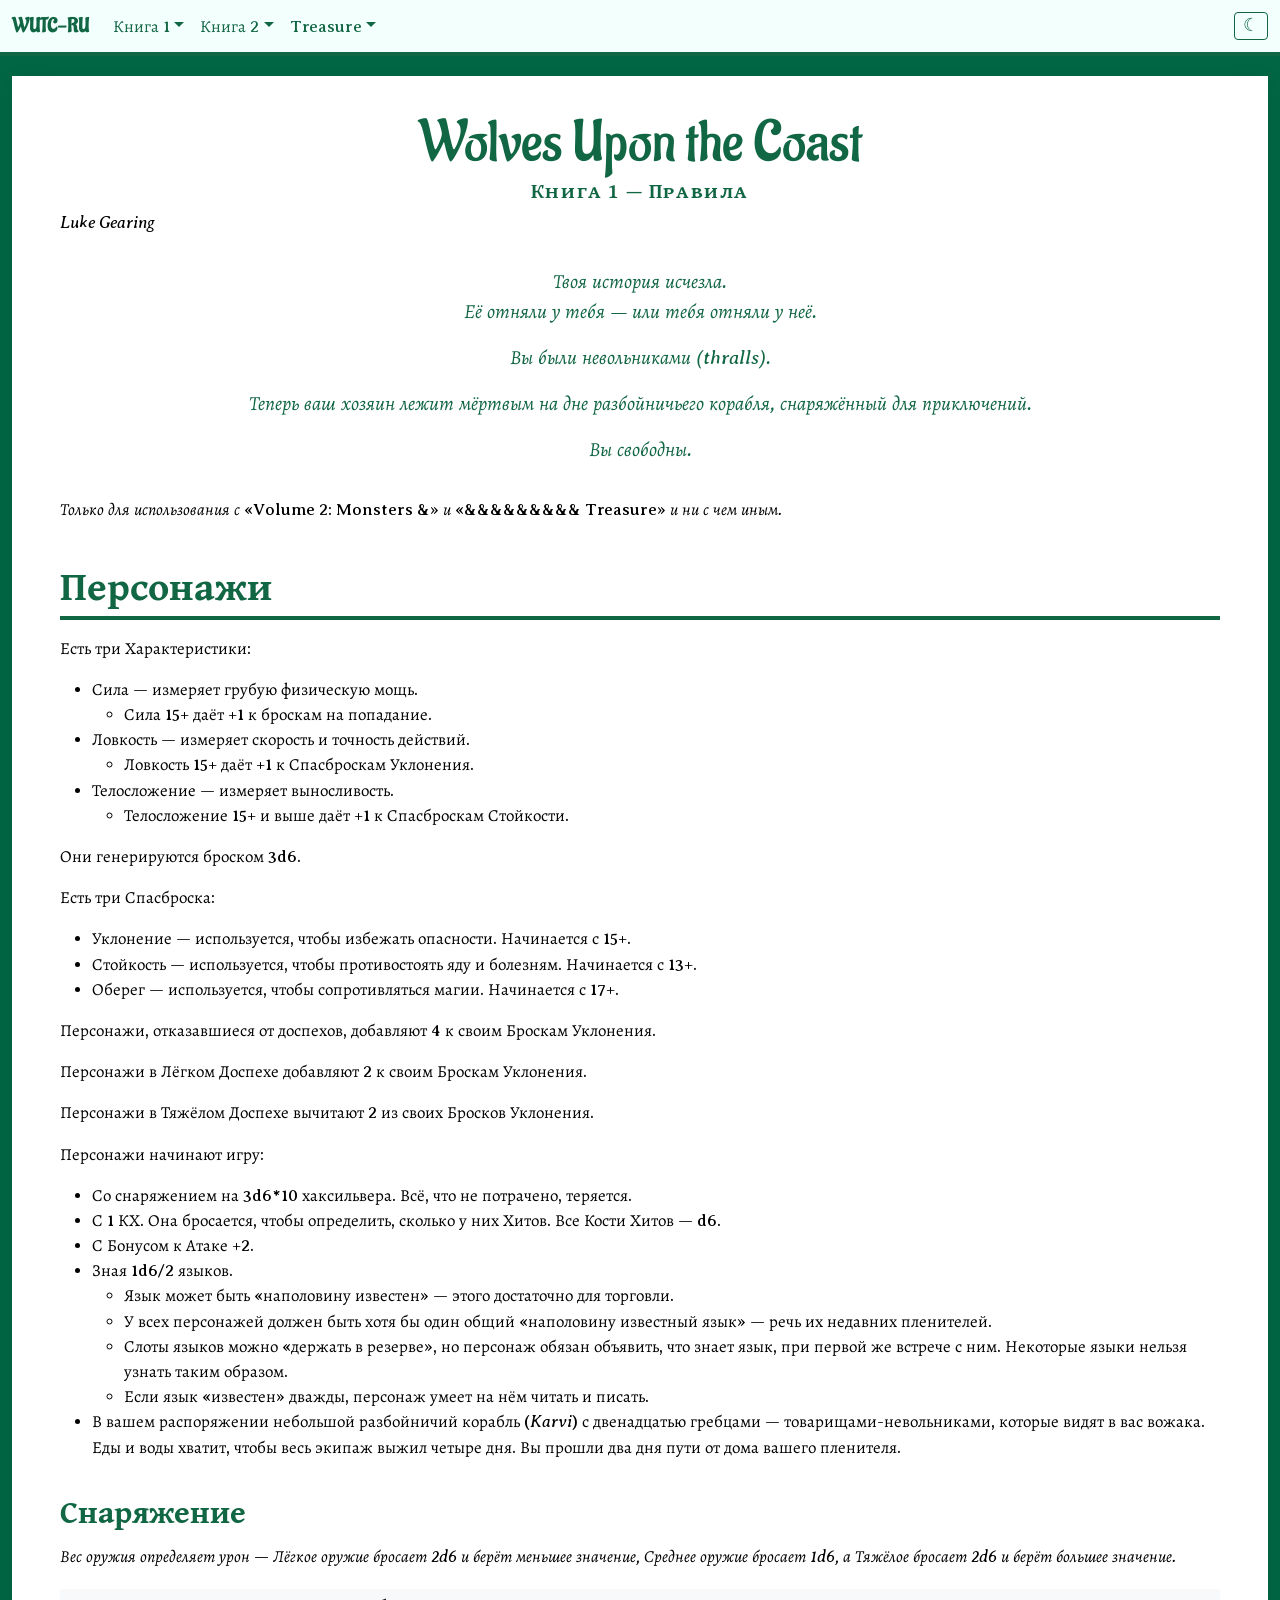
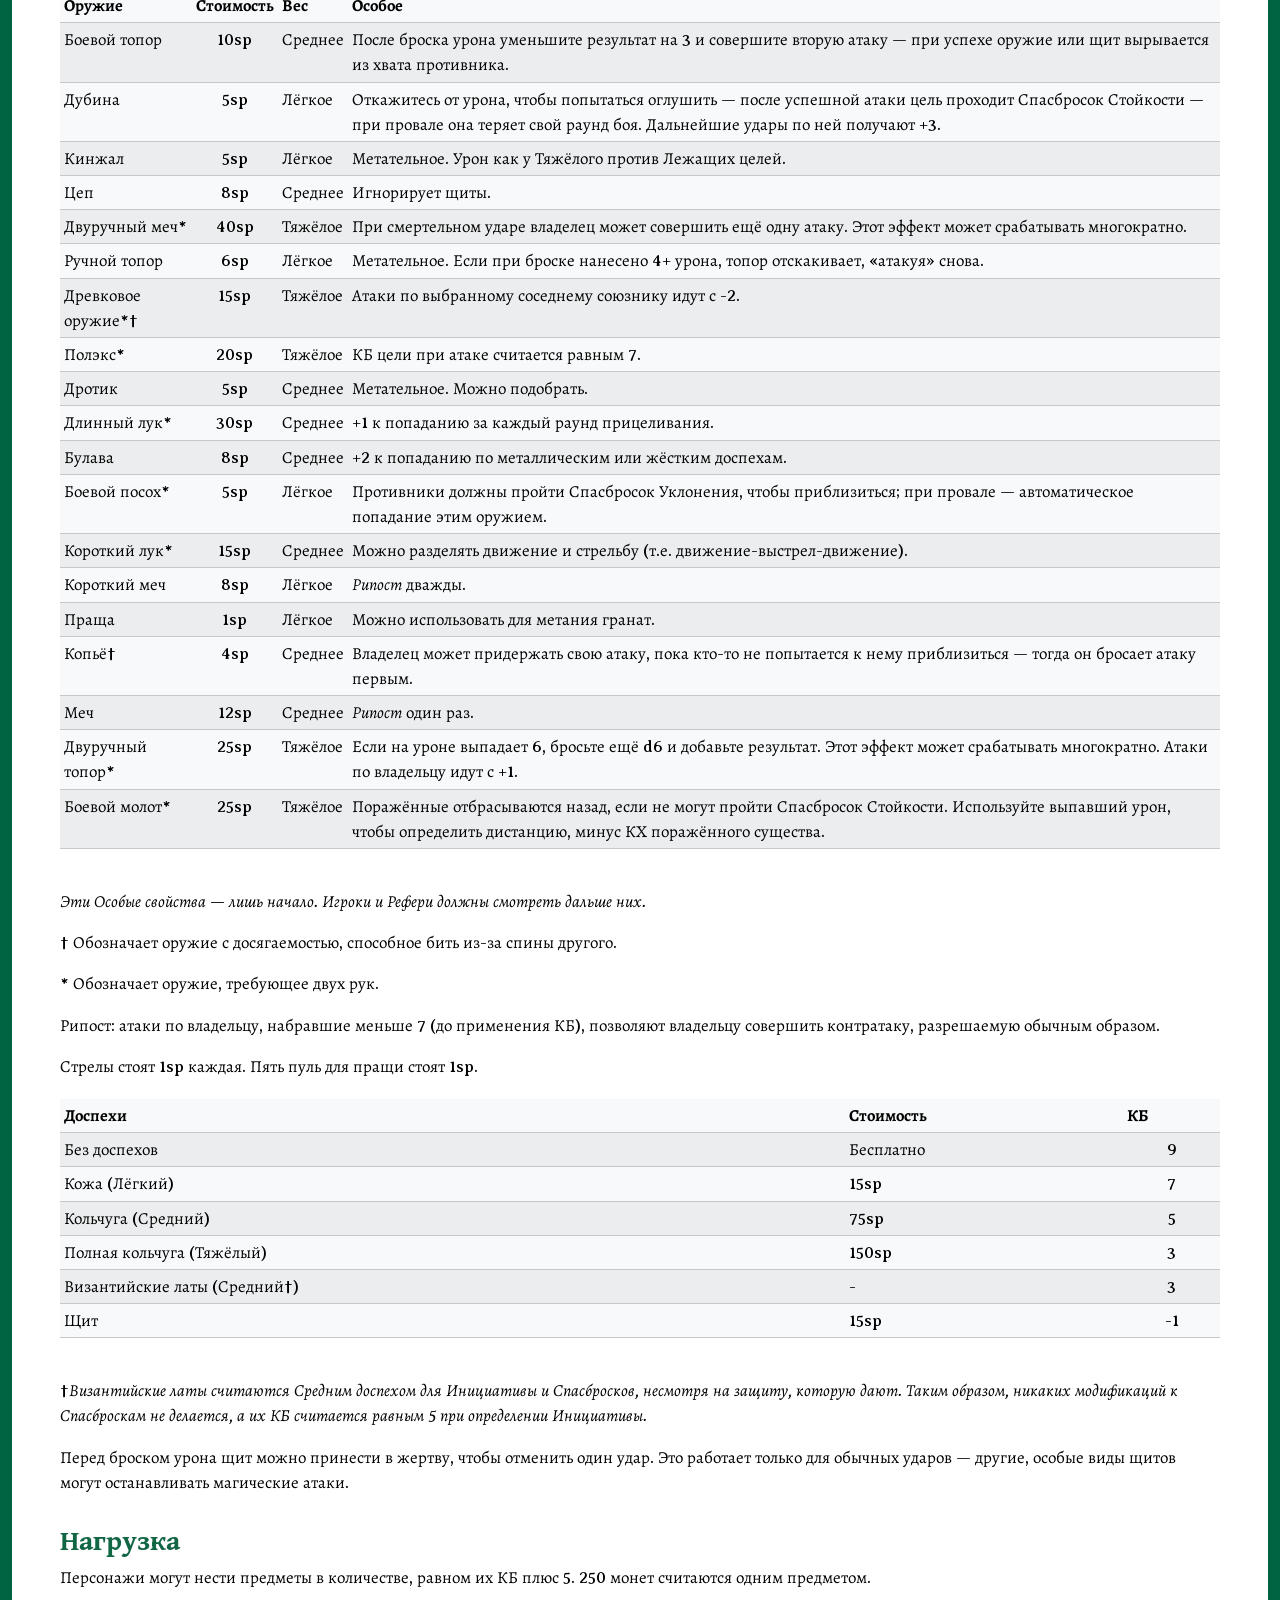
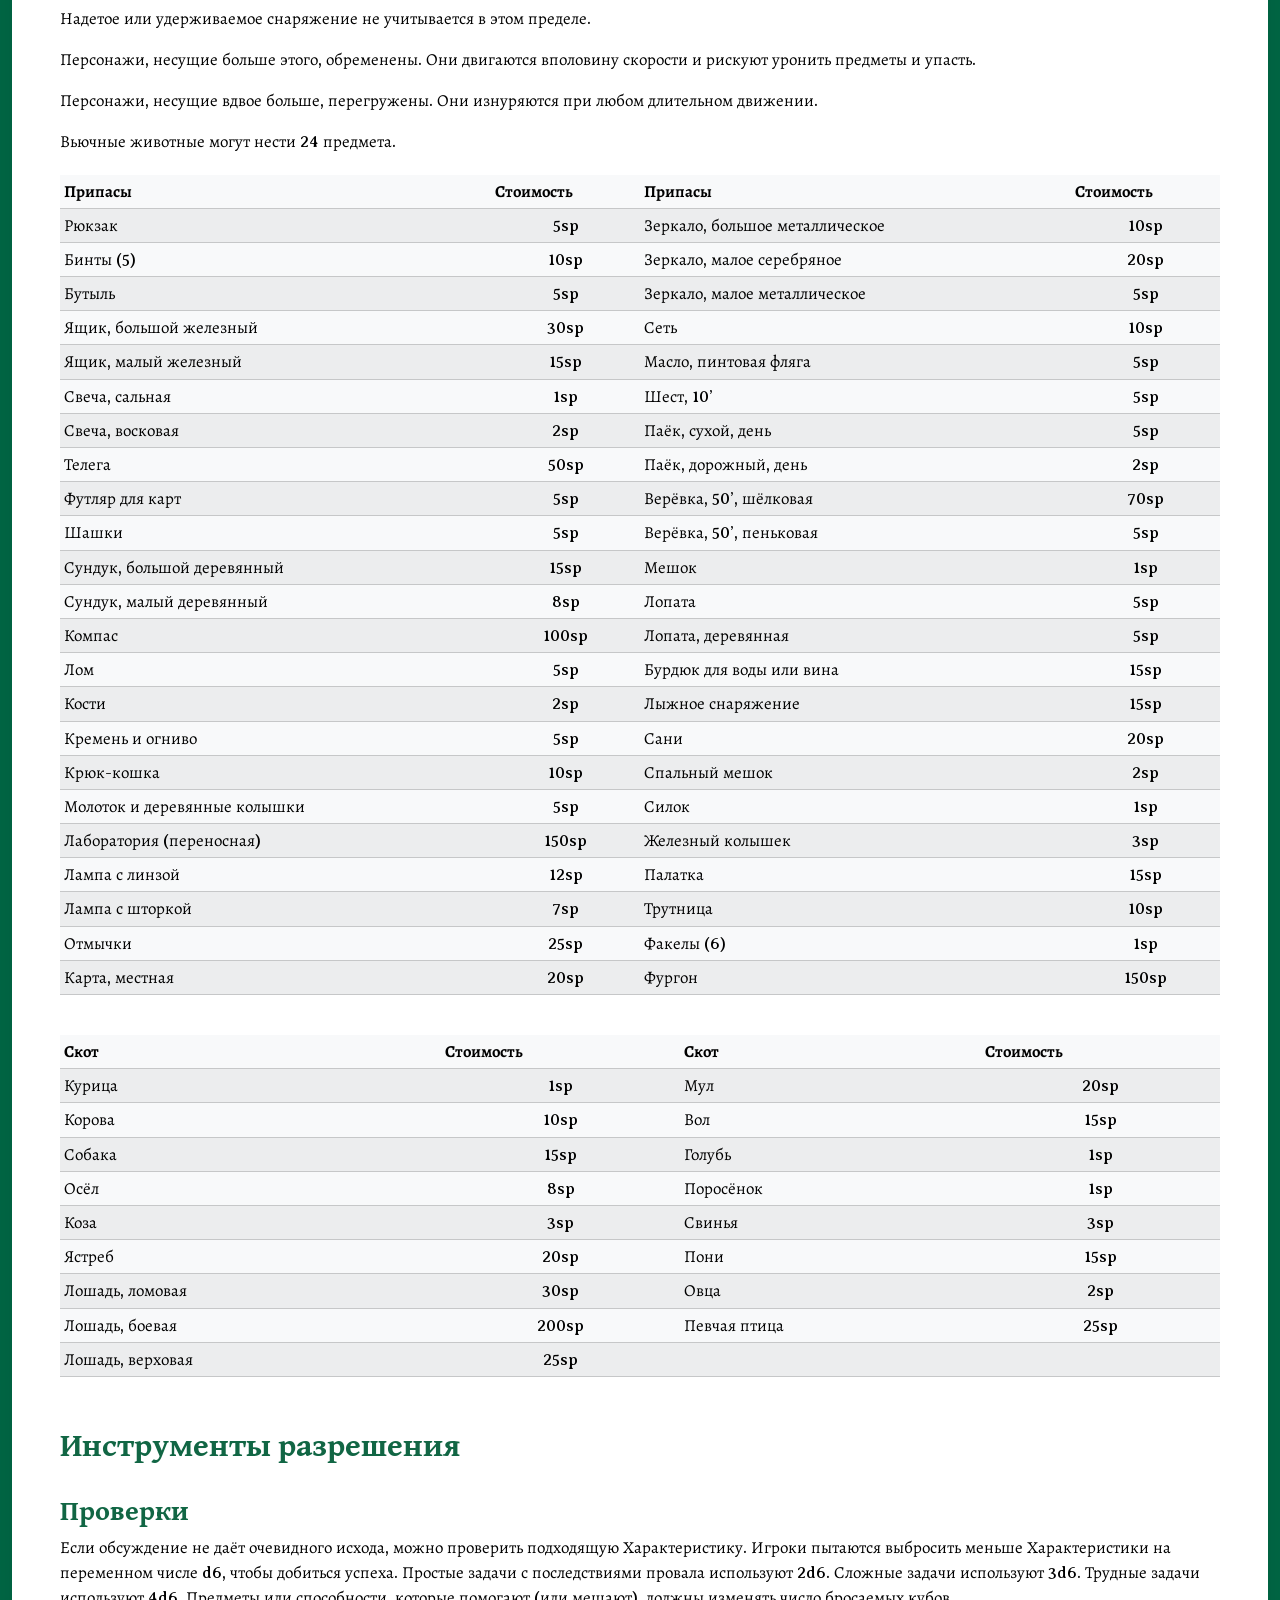
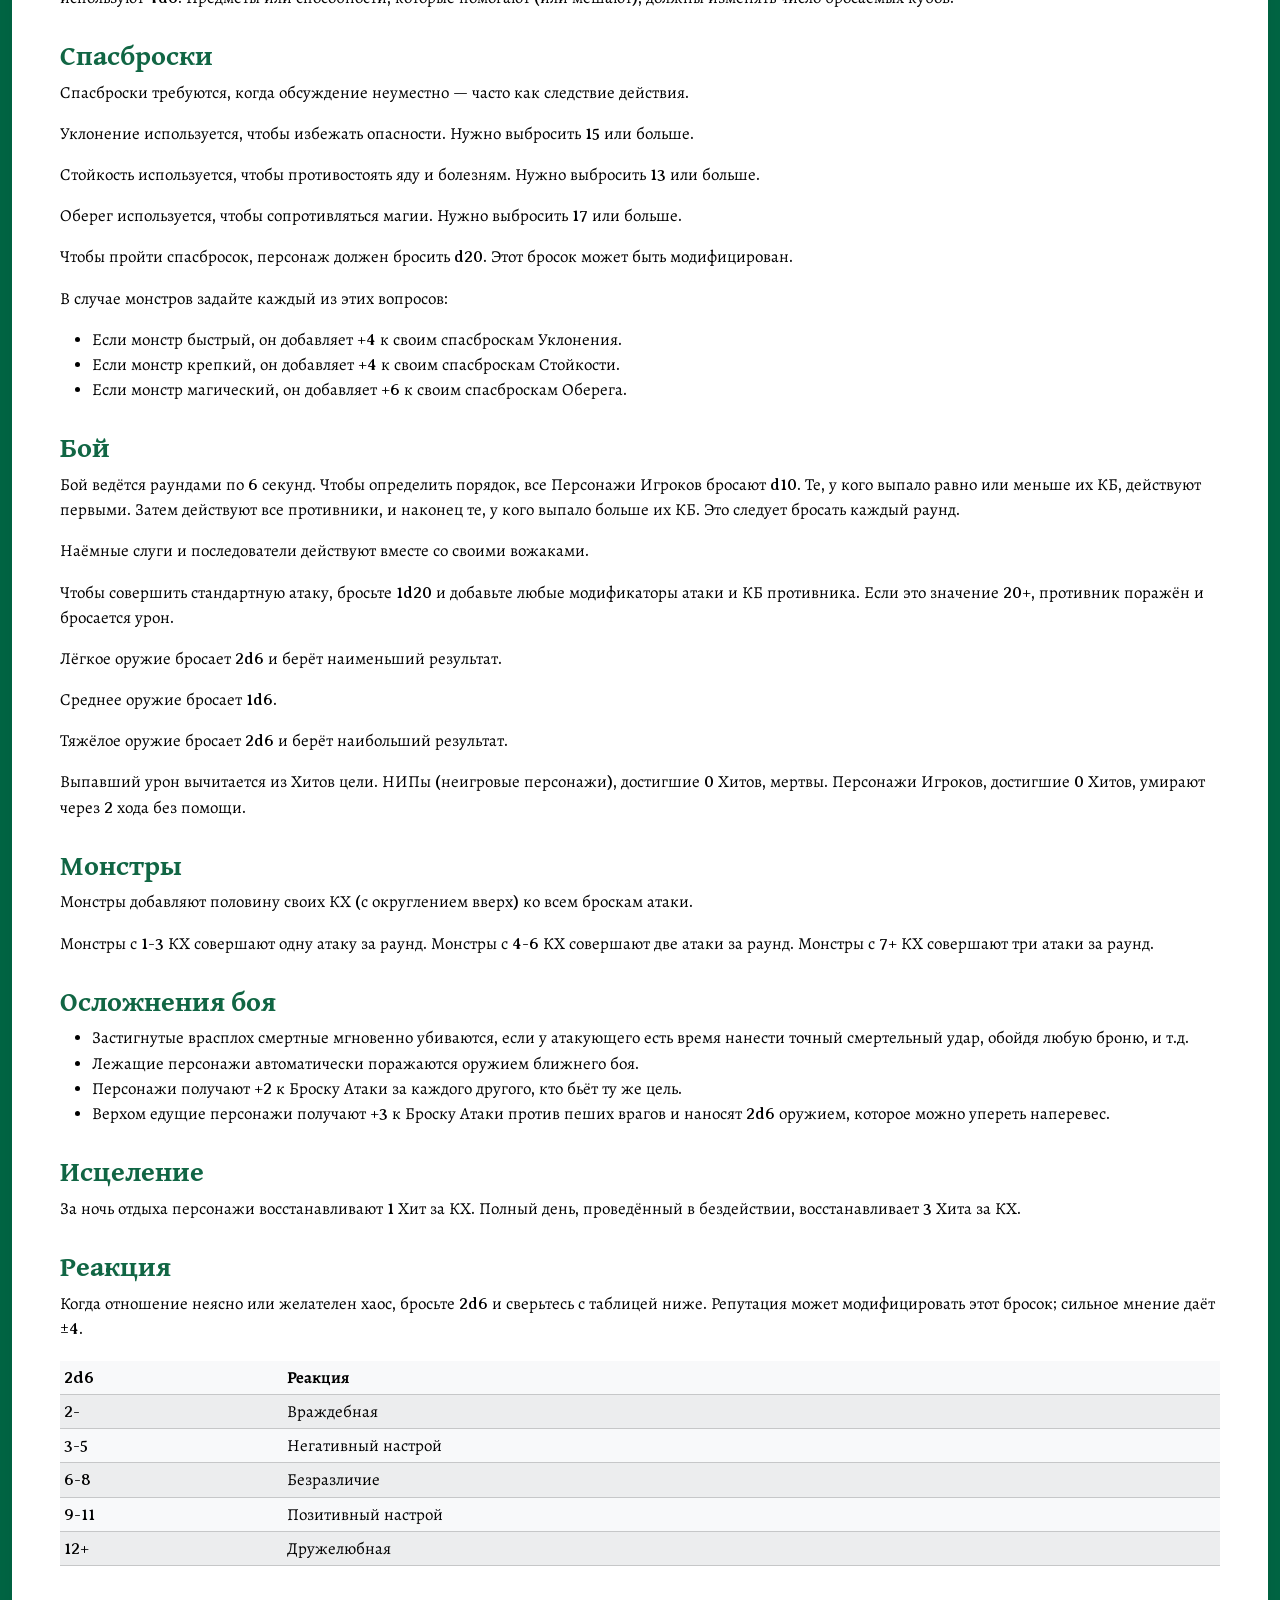
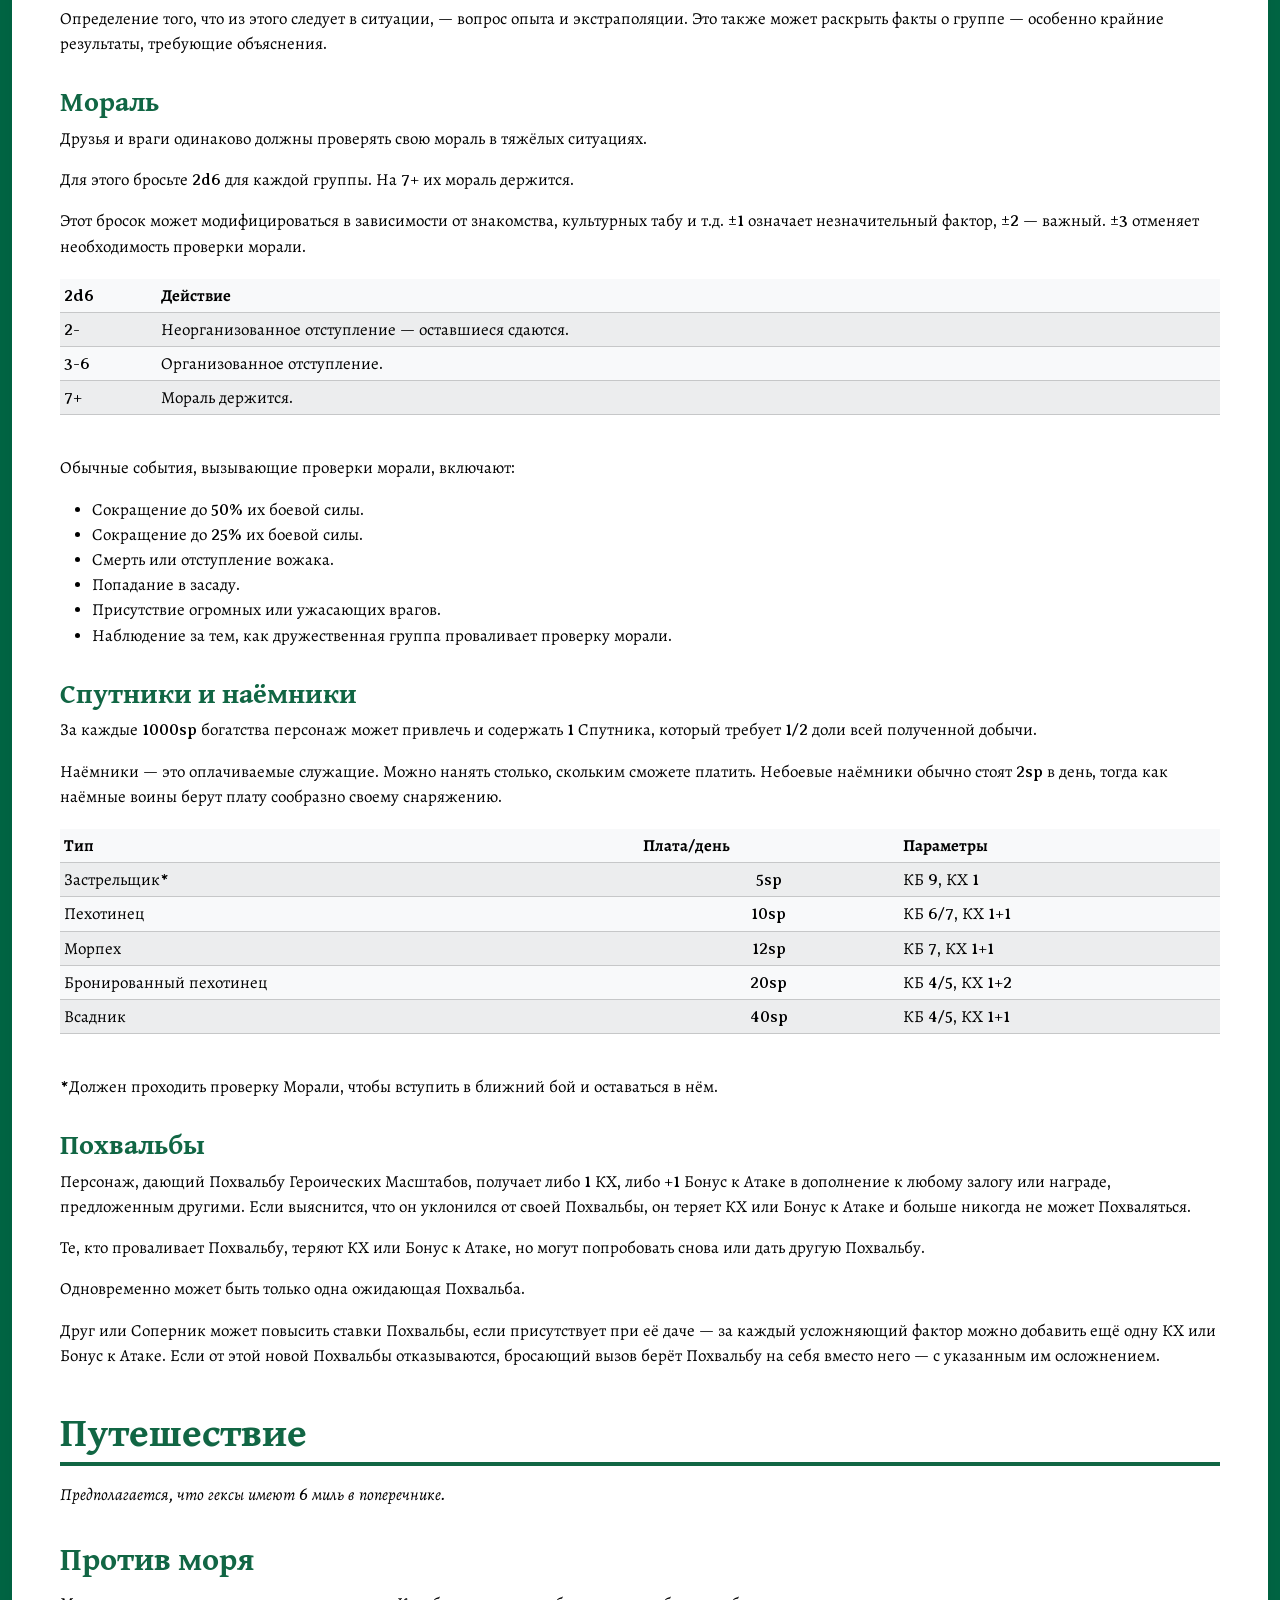
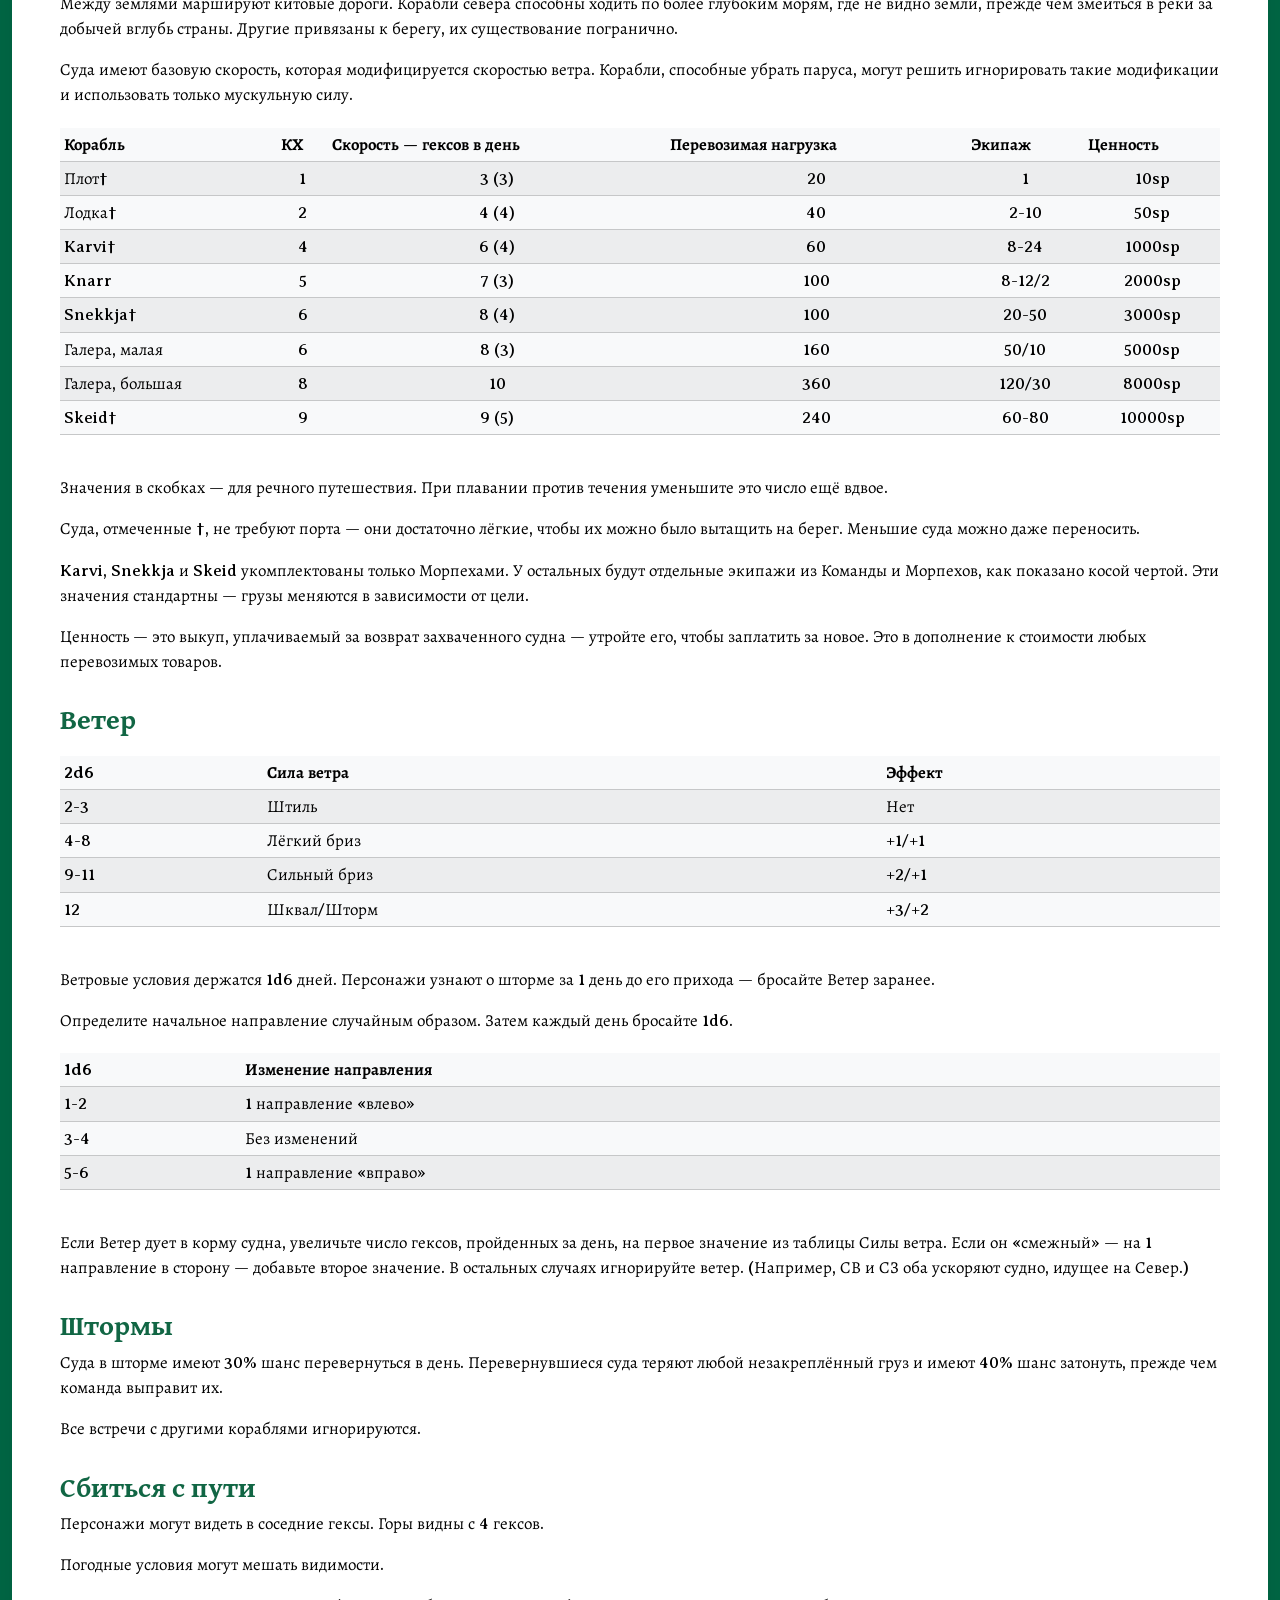
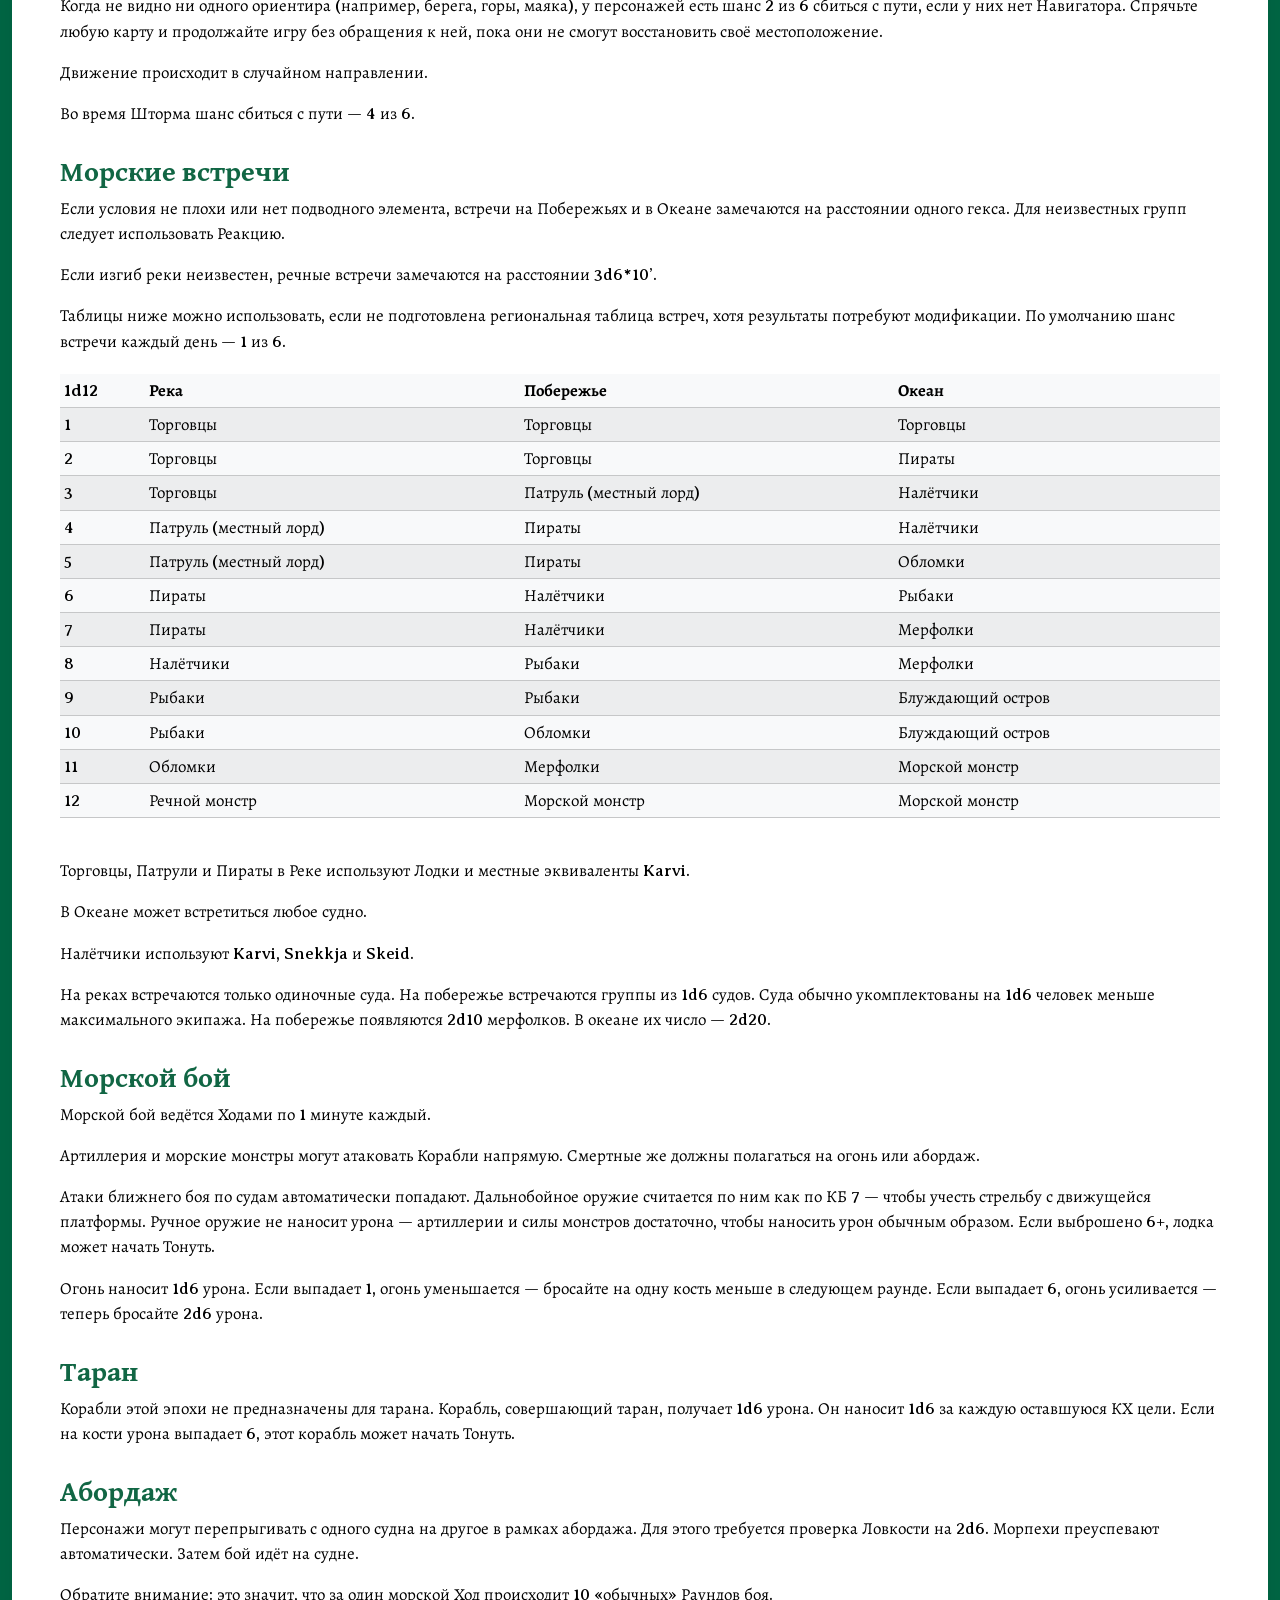
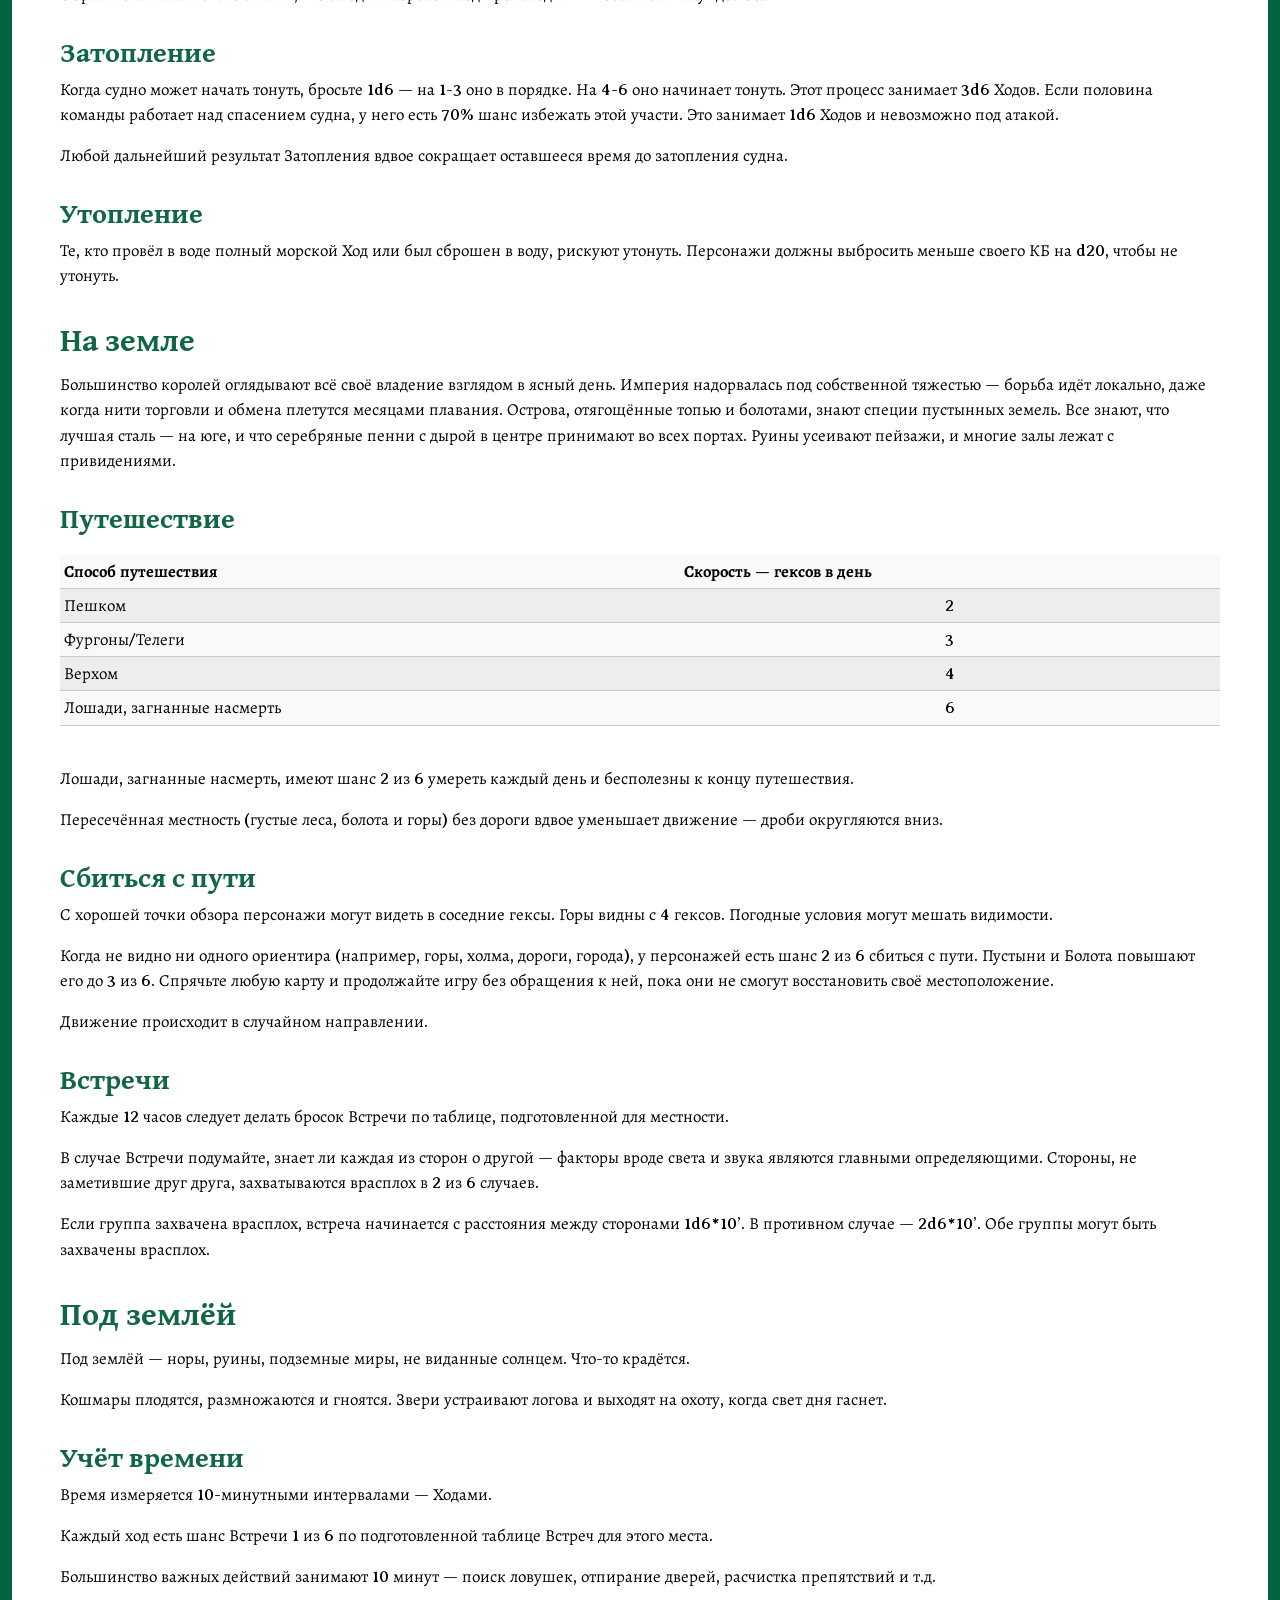
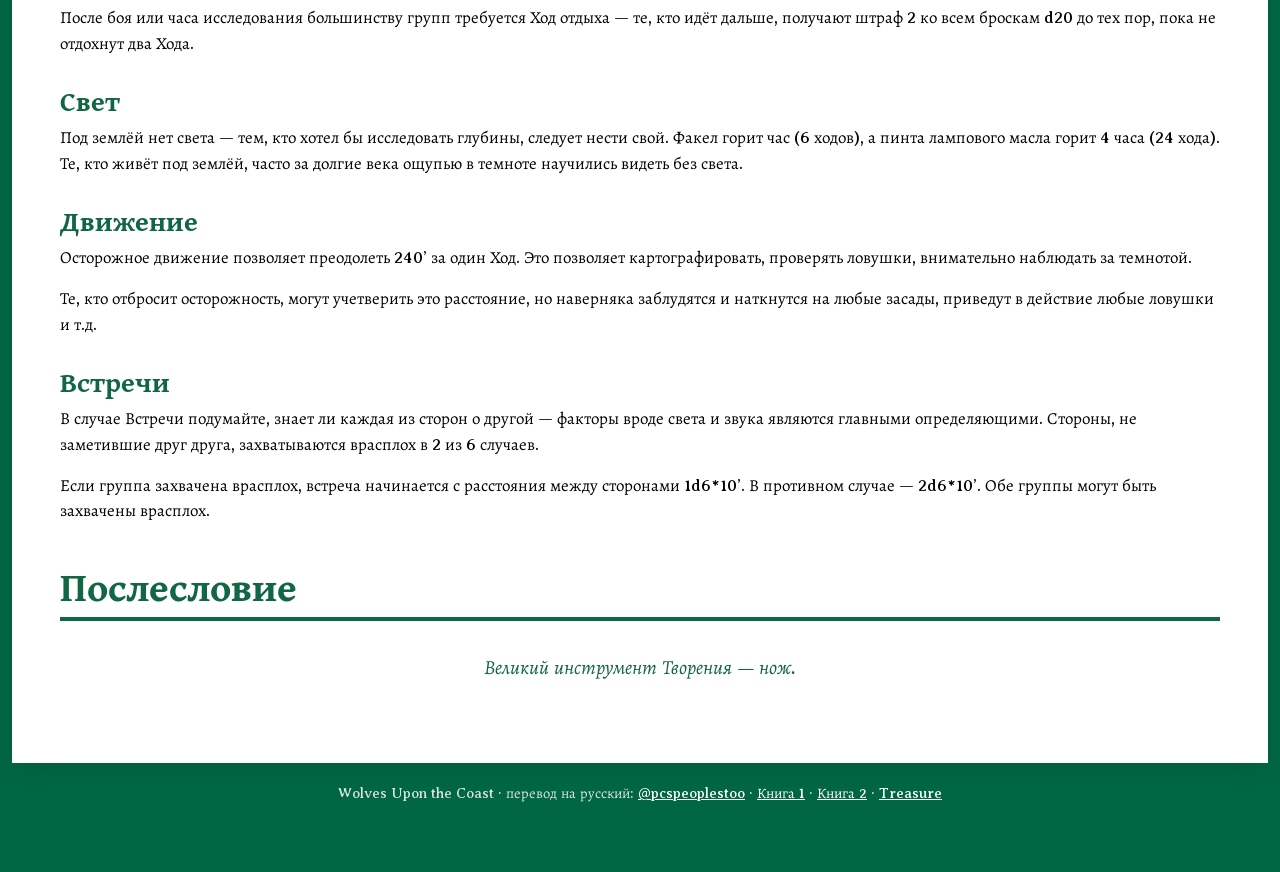
==== commit cc2a5e06: "Стиль как в эталоне: Alegreya, цитаты, подзаголовок h1, таблицы; убрано содержание; ссылка на перево" ====
--- a/index.html
+++ b/index.html
@@ -7,13 +7,13 @@
     <title>Книга 1 — Правила — Wolves Upon the Coast</title>
     <link rel="preconnect" href="https://fonts.googleapis.com">
     <link rel="preconnect" href="https://fonts.gstatic.com" crossorigin>
-    <link href="https://fonts.googleapis.com/css2?family=Aladin&family=Averia+Serif+Libre:ital,wght@0,300;0,400;0,700;1,300;1,400&family=Gentium+Book+Plus:ital,wght@0,400;0,700;1,400&display=swap" rel="stylesheet">
+    <link href="https://fonts.googleapis.com/css2?family=Aladin&family=Alegreya:ital,wght@0,400;0,700;1,400;1,700&family=Averia+Serif+Libre:ital,wght@0,300;0,400;0,700;1,300;1,400&family=Gentium+Book+Plus:ital,wght@0,400;0,700;1,400&display=swap" rel="stylesheet">
     <link href="https://cdn.jsdelivr.net/npm/bootstrap@5.3.3/dist/css/bootstrap.min.css" rel="stylesheet">
     <link href="assets/style.css" rel="stylesheet">
 </head>
 <body>
 <a class="visually-hidden-focusable" href="#main">К содержанию</a>
-<nav class="navbar navbar-expand-lg sticky-top wutc-navbar">
+<nav class="navbar navbar-expand-md sticky-top wutc-navbar">
     <div class="container-xxl">
         <a class="navbar-brand" href="index.html">WUTC-RU</a>
         <button class="navbar-toggler" type="button" data-bs-toggle="collapse" data-bs-target="#wutcNav"
@@ -22,8 +22,8 @@
         </button>
         <div class="collapse navbar-collapse" id="wutcNav">
             <ul class="navbar-nav me-auto">
-                <li class="nav-item dropdown"><a class="nav-link dropdown-toggle" href="index.html" role="button" data-bs-toggle="dropdown" aria-expanded="false">Книга 1</a><ul class="dropdown-menu"><li><a class="dropdown-item" href="index.html#книга-1--правила">Книга 1 — Правила</a></li><li><a class="dropdown-item" href="index.html#персонажи">Персонажи</a></li><li><a class="dropdown-item" href="index.html#снаряжение">Снаряжение</a></li><li><a class="dropdown-item" href="index.html#инструменты-разрешения">Инструменты разрешения</a></li><li><a class="dropdown-item" href="index.html#путешествие">Путешествие</a></li><li><a class="dropdown-item" href="index.html#против-моря">Против моря</a></li><li><a class="dropdown-item" href="index.html#на-земле">На земле</a></li><li><a class="dropdown-item" href="index.html#под-землёй">Под землёй</a></li><li><a class="dropdown-item" href="index.html#послесловие">Послесловие</a></li></ul></li>
-                <li class="nav-item dropdown"><a class="nav-link dropdown-toggle" href="magic.html" role="button" data-bs-toggle="dropdown" aria-expanded="false">Книга 2</a><ul class="dropdown-menu"><li><a class="dropdown-item" href="magic.html#книга-2--магия">Книга 2 — Магия</a></li><li><a class="dropdown-item" href="magic.html#заклинания">Заклинания</a></li><li><a class="dropdown-item" href="magic.html#оберег">Оберег</a></li><li><a class="dropdown-item" href="magic.html#приложение-1-изгнание-нежити">Приложение 1: Изгнание нежити</a></li></ul></li>
+                <li class="nav-item dropdown"><a class="nav-link dropdown-toggle" href="index.html" role="button" data-bs-toggle="dropdown" aria-expanded="false">Книга 1</a><ul class="dropdown-menu"><li><a class="dropdown-item" href="index.html#персонажи">Персонажи</a></li><li><a class="dropdown-item" href="index.html#снаряжение">Снаряжение</a></li><li><a class="dropdown-item" href="index.html#инструменты-разрешения">Инструменты разрешения</a></li><li><a class="dropdown-item" href="index.html#путешествие">Путешествие</a></li><li><a class="dropdown-item" href="index.html#против-моря">Против моря</a></li><li><a class="dropdown-item" href="index.html#на-земле">На земле</a></li><li><a class="dropdown-item" href="index.html#под-землёй">Под землёй</a></li><li><a class="dropdown-item" href="index.html#послесловие">Послесловие</a></li></ul></li>
+                <li class="nav-item dropdown"><a class="nav-link dropdown-toggle" href="magic.html" role="button" data-bs-toggle="dropdown" aria-expanded="false">Книга 2</a><ul class="dropdown-menu"><li><a class="dropdown-item" href="magic.html#заклинания">Заклинания</a></li><li><a class="dropdown-item" href="magic.html#оберег">Оберег</a></li><li><a class="dropdown-item" href="magic.html#приложение-1-изгнание-нежити">Приложение 1: Изгнание нежити</a></li></ul></li>
                 <li class="nav-item dropdown"><a class="nav-link dropdown-toggle" href="treasure.html" role="button" data-bs-toggle="dropdown" aria-expanded="false">Treasure</a><ul class="dropdown-menu"><li><a class="dropdown-item" href="treasure.html#таблицы-сокровищ">Таблицы сокровищ</a></li><li><a class="dropdown-item" href="treasure.html#монеты">Монеты</a></li><li><a class="dropdown-item" href="treasure.html#товары-1d100">Товары (1d100)</a></li><li><a class="dropdown-item" href="treasure.html#артефакты-d20">Артефакты (d20)</a></li><li><a class="dropdown-item" href="treasure.html#карты">Карты</a></li><li><a class="dropdown-item" href="treasure.html#магические-предметы-d100">Магические предметы (d100)</a></li></ul></li>
             </ul>
             <button id="themeToggle" class="btn btn-sm wutc-theme-toggle ms-lg-2 mt-2 mt-lg-0"
@@ -36,15 +36,15 @@
 </nav>
 <div class="container-xxl wutc-shell">
     <main id="main" class="wutc-content">
-<h1 id="wolves-upon-the-coast"><a aria-hidden="true" class="header-anchor" href="#wolves-upon-the-coast" tabindex="-1" title="Ссылка на раздел">#</a>Wolves Upon the Coast</h1>
-<h2 id="книга-1--правила"><a aria-hidden="true" class="header-anchor" href="#книга-1--правила" tabindex="-1" title="Ссылка на раздел">#</a>Книга 1 — Правила</h2>
+<h1 class="text-center" id="wolves-upon-the-coast"><a aria-hidden="true" class="header-anchor" href="#wolves-upon-the-coast" tabindex="-1" title="Ссылка на раздел">#</a>Wolves Upon the Coast<span class="wutc-subtitle" id="книга-1--правила">Книга 1 — Правила</span></h1>
+
 <p><em>Luke Gearing</em></p>
-<p>Твоя история исчезла. Её отняли у тебя — или тебя отняли у неё.</p>
-<p>Вы были невольниками (thralls).</p>
-<p>Теперь ваш хозяин лежит мёртвым на дне разбойничьего корабля, снаряжённый для приключений.</p>
-<p>Вы свободны.</p>
+<p class="wutc-quote"><span class="d-block">Твоя история исчезла.</span><span class="d-block">Её отняли у тебя — или тебя отняли у неё.</span><span class="d-block mt-3">Вы были невольниками (thralls).</span><span class="d-block mt-3">Теперь ваш хозяин лежит мёртвым на дне разбойничьего корабля, снаряжённый для приключений.</span><span class="d-block mt-3">Вы свободны.</span></p>
+
+
+
 <p><em>Только для использования с</em> «Volume 2: Monsters &amp;» <em>и</em> «&amp;&amp;&amp;&amp;&amp;&amp;&amp;&amp;&amp; Treasure» <em>и ни с чем иным.</em></p>
-<details class="wutc-toc" open=""><summary class="wutc-toc-title">Содержание</summary><ul><li class="toc-h2"><a href="#книга-1--правила">Книга 1 — Правила</a></li><li class="toc-h2"><a href="#персонажи">Персонажи</a></li><li class="toc-h3"><a href="#снаряжение">Снаряжение</a></li><li class="toc-h3"><a href="#инструменты-разрешения">Инструменты разрешения</a></li><li class="toc-h2"><a href="#путешествие">Путешествие</a></li><li class="toc-h3"><a href="#против-моря">Против моря</a></li><li class="toc-h3"><a href="#на-земле">На земле</a></li><li class="toc-h3"><a href="#под-землёй">Под землёй</a></li><li class="toc-h2"><a href="#послесловие">Послесловие</a></li></ul></details><h2 id="персонажи"><a aria-hidden="true" class="header-anchor" href="#персонажи" tabindex="-1" title="Ссылка на раздел">#</a>Персонажи</h2>
+<h2 id="персонажи"><a aria-hidden="true" class="header-anchor" href="#персонажи" tabindex="-1" title="Ссылка на раздел">#</a>Персонажи</h2>
 <p>Есть три Характеристики:</p>
 <ul>
 <li>Сила — измеряет грубую физическую мощь.
@@ -86,7 +86,7 @@
 </ul>
 <h3 id="снаряжение"><a aria-hidden="true" class="header-anchor" href="#снаряжение" tabindex="-1" title="Ссылка на раздел">#</a>Снаряжение</h3>
 <p><em>Вес оружия определяет урон — Лёгкое оружие бросает 2d6 и берёт меньшее значение, Среднее оружие бросает 1d6, а Тяжёлое бросает 2d6 и берёт большее значение.</em></p>
-<div class="table-responsive"><table class="table table-striped table-sm align-middle">
+<div class="table-responsive"><table class="table table-light table-striped table-sm">
 <thead>
 <tr>
 <th>Оружие</th>
@@ -97,116 +97,116 @@
 </thead>
 <tbody>
 <tr>
-<td>Боевой топор</td>
-<td>10sp</td>
+<th class="fw-normal" scope="row">Боевой топор</th>
+<td class="text-center">10sp</td>
 <td>Среднее</td>
 <td>После броска урона уменьшите результат на 3 и совершите вторую атаку — при успехе оружие или щит вырывается из хвата противника.</td>
 </tr>
 <tr>
-<td>Дубина</td>
-<td>5sp</td>
+<th class="fw-normal" scope="row">Дубина</th>
+<td class="text-center">5sp</td>
 <td>Лёгкое</td>
 <td>Откажитесь от урона, чтобы попытаться оглушить — после успешной атаки цель проходит Спасбросок Стойкости — при провале она теряет свой раунд боя. Дальнейшие удары по ней получают +3.</td>
 </tr>
 <tr>
-<td>Кинжал</td>
-<td>5sp</td>
+<th class="fw-normal" scope="row">Кинжал</th>
+<td class="text-center">5sp</td>
 <td>Лёгкое</td>
 <td>Метательное. Урон как у Тяжёлого против Лежащих целей.</td>
 </tr>
 <tr>
-<td>Цеп</td>
-<td>8sp</td>
+<th class="fw-normal" scope="row">Цеп</th>
+<td class="text-center">8sp</td>
 <td>Среднее</td>
 <td>Игнорирует щиты.</td>
 </tr>
 <tr>
-<td>Двуручный меч*</td>
-<td>40sp</td>
+<th class="fw-normal" scope="row">Двуручный меч*</th>
+<td class="text-center">40sp</td>
 <td>Тяжёлое</td>
 <td>При смертельном ударе владелец может совершить ещё одну атаку. Этот эффект может срабатывать многократно.</td>
 </tr>
 <tr>
-<td>Ручной топор</td>
-<td>6sp</td>
+<th class="fw-normal" scope="row">Ручной топор</th>
+<td class="text-center">6sp</td>
 <td>Лёгкое</td>
 <td>Метательное. Если при броске нанесено 4+ урона, топор отскакивает, «атакуя» снова.</td>
 </tr>
 <tr>
-<td>Древковое оружие*†</td>
-<td>15sp</td>
+<th class="fw-normal" scope="row">Древковое оружие*†</th>
+<td class="text-center">15sp</td>
 <td>Тяжёлое</td>
 <td>Атаки по выбранному соседнему союзнику идут с -2.</td>
 </tr>
 <tr>
-<td>Полэкс*</td>
-<td>20sp</td>
+<th class="fw-normal" scope="row">Полэкс*</th>
+<td class="text-center">20sp</td>
 <td>Тяжёлое</td>
 <td>КБ цели при атаке считается равным 7.</td>
 </tr>
 <tr>
-<td>Дротик</td>
-<td>5sp</td>
+<th class="fw-normal" scope="row">Дротик</th>
+<td class="text-center">5sp</td>
 <td>Среднее</td>
 <td>Метательное. Можно подобрать.</td>
 </tr>
 <tr>
-<td>Длинный лук*</td>
-<td>30sp</td>
+<th class="fw-normal" scope="row">Длинный лук*</th>
+<td class="text-center">30sp</td>
 <td>Среднее</td>
 <td>+1 к попаданию за каждый раунд прицеливания.</td>
 </tr>
 <tr>
-<td>Булава</td>
-<td>8sp</td>
+<th class="fw-normal" scope="row">Булава</th>
+<td class="text-center">8sp</td>
 <td>Среднее</td>
 <td>+2 к попаданию по металлическим или жёстким доспехам.</td>
 </tr>
 <tr>
-<td>Боевой посох*</td>
-<td>5sp</td>
+<th class="fw-normal" scope="row">Боевой посох*</th>
+<td class="text-center">5sp</td>
 <td>Лёгкое</td>
 <td>Противники должны пройти Спасбросок Уклонения, чтобы приблизиться; при провале — автоматическое попадание этим оружием.</td>
 </tr>
 <tr>
-<td>Короткий лук*</td>
-<td>15sp</td>
+<th class="fw-normal" scope="row">Короткий лук*</th>
+<td class="text-center">15sp</td>
 <td>Среднее</td>
 <td>Можно разделять движение и стрельбу (т.е. движение-выстрел-движение).</td>
 </tr>
 <tr>
-<td>Короткий меч</td>
-<td>8sp</td>
+<th class="fw-normal" scope="row">Короткий меч</th>
+<td class="text-center">8sp</td>
 <td>Лёгкое</td>
 <td><em>Рипост</em> дважды.</td>
 </tr>
 <tr>
-<td>Праща</td>
-<td>1sp</td>
+<th class="fw-normal" scope="row">Праща</th>
+<td class="text-center">1sp</td>
 <td>Лёгкое</td>
 <td>Можно использовать для метания гранат.</td>
 </tr>
 <tr>
-<td>Копьё†</td>
-<td>4sp</td>
+<th class="fw-normal" scope="row">Копьё†</th>
+<td class="text-center">4sp</td>
 <td>Среднее</td>
 <td>Владелец может придержать свою атаку, пока кто-то не попытается к нему приблизиться — тогда он бросает атаку первым.</td>
 </tr>
 <tr>
-<td>Меч</td>
-<td>12sp</td>
+<th class="fw-normal" scope="row">Меч</th>
+<td class="text-center">12sp</td>
 <td>Среднее</td>
 <td><em>Рипост</em> один раз.</td>
 </tr>
 <tr>
-<td>Двуручный топор*</td>
-<td>25sp</td>
+<th class="fw-normal" scope="row">Двуручный топор*</th>
+<td class="text-center">25sp</td>
 <td>Тяжёлое</td>
 <td>Если на уроне выпадает 6, бросьте ещё d6 и добавьте результат. Этот эффект может срабатывать многократно. Атаки по владельцу идут с +1.</td>
 </tr>
 <tr>
-<td>Боевой молот*</td>
-<td>25sp</td>
+<th class="fw-normal" scope="row">Боевой молот*</th>
+<td class="text-center">25sp</td>
 <td>Тяжёлое</td>
 <td>Поражённые отбрасываются назад, если не могут пройти Спасбросок Стойкости. Используйте выпавший урон, чтобы определить дистанцию, минус КХ поражённого существа.</td>
 </tr>
@@ -217,7 +217,7 @@
 <p>* Обозначает оружие, требующее двух рук.</p>
 <p>Рипост: атаки по владельцу, набравшие меньше 7 (до применения КБ), позволяют владельцу совершить контратаку, разрешаемую обычным образом.</p>
 <p>Стрелы стоят 1sp каждая. Пять пуль для пращи стоят 1sp.</p>
-<div class="table-responsive"><table class="table table-striped table-sm align-middle">
+<div class="table-responsive"><table class="table table-light table-striped table-sm">
 <thead>
 <tr>
 <th>Доспехи</th>
@@ -227,34 +227,34 @@
 </thead>
 <tbody>
 <tr>
-<td>Без доспехов</td>
+<th class="fw-normal" scope="row">Без доспехов</th>
 <td>Бесплатно</td>
-<td>9</td>
-</tr>
-<tr>
-<td>Кожа (Лёгкий)</td>
+<td class="text-center">9</td>
+</tr>
+<tr>
+<th class="fw-normal" scope="row">Кожа (Лёгкий)</th>
 <td>15sp</td>
-<td>7</td>
-</tr>
-<tr>
-<td>Кольчуга (Средний)</td>
+<td class="text-center">7</td>
+</tr>
+<tr>
+<th class="fw-normal" scope="row">Кольчуга (Средний)</th>
 <td>75sp</td>
-<td>5</td>
-</tr>
-<tr>
-<td>Полная кольчуга (Тяжёлый)</td>
+<td class="text-center">5</td>
+</tr>
+<tr>
+<th class="fw-normal" scope="row">Полная кольчуга (Тяжёлый)</th>
 <td>150sp</td>
-<td>3</td>
-</tr>
-<tr>
-<td>Византийские латы (Средний†)</td>
+<td class="text-center">3</td>
+</tr>
+<tr>
+<th class="fw-normal" scope="row">Византийские латы (Средний†)</th>
 <td>-</td>
-<td>3</td>
-</tr>
-<tr>
-<td>Щит</td>
+<td class="text-center">3</td>
+</tr>
+<tr>
+<th class="fw-normal" scope="row">Щит</th>
 <td>15sp</td>
-<td>-1</td>
+<td class="text-center">-1</td>
 </tr>
 </tbody>
 </table></div>
@@ -266,7 +266,7 @@
 <p>Персонажи, несущие больше этого, обременены. Они двигаются вполовину скорости и рискуют уронить предметы и упасть.</p>
 <p>Персонажи, несущие вдвое больше, перегружены. Они изнуряются при любом длительном движении.</p>
 <p>Вьючные животные могут нести 24 предмета.</p>
-<div class="table-responsive"><table class="table table-striped table-sm align-middle">
+<div class="table-responsive"><table class="table table-light table-striped table-sm">
 <thead>
 <tr>
 <th>Припасы</th>
@@ -277,146 +277,146 @@
 </thead>
 <tbody>
 <tr>
-<td>Рюкзак</td>
-<td>5sp</td>
+<th class="fw-normal" scope="row">Рюкзак</th>
+<td class="text-center">5sp</td>
 <td>Зеркало, большое металлическое</td>
-<td>10sp</td>
-</tr>
-<tr>
-<td>Бинты (5)</td>
-<td>10sp</td>
+<td class="text-center">10sp</td>
+</tr>
+<tr>
+<th class="fw-normal" scope="row">Бинты (5)</th>
+<td class="text-center">10sp</td>
 <td>Зеркало, малое серебряное</td>
-<td>20sp</td>
-</tr>
-<tr>
-<td>Бутыль</td>
-<td>5sp</td>
+<td class="text-center">20sp</td>
+</tr>
+<tr>
+<th class="fw-normal" scope="row">Бутыль</th>
+<td class="text-center">5sp</td>
 <td>Зеркало, малое металлическое</td>
-<td>5sp</td>
-</tr>
-<tr>
-<td>Ящик, большой железный</td>
-<td>30sp</td>
+<td class="text-center">5sp</td>
+</tr>
+<tr>
+<th class="fw-normal" scope="row">Ящик, большой железный</th>
+<td class="text-center">30sp</td>
 <td>Сеть</td>
-<td>10sp</td>
-</tr>
-<tr>
-<td>Ящик, малый железный</td>
-<td>15sp</td>
+<td class="text-center">10sp</td>
+</tr>
+<tr>
+<th class="fw-normal" scope="row">Ящик, малый железный</th>
+<td class="text-center">15sp</td>
 <td>Масло, пинтовая фляга</td>
-<td>5sp</td>
-</tr>
-<tr>
-<td>Свеча, сальная</td>
-<td>1sp</td>
+<td class="text-center">5sp</td>
+</tr>
+<tr>
+<th class="fw-normal" scope="row">Свеча, сальная</th>
+<td class="text-center">1sp</td>
 <td>Шест, 10’</td>
-<td>5sp</td>
-</tr>
-<tr>
-<td>Свеча, восковая</td>
-<td>2sp</td>
+<td class="text-center">5sp</td>
+</tr>
+<tr>
+<th class="fw-normal" scope="row">Свеча, восковая</th>
+<td class="text-center">2sp</td>
 <td>Паёк, сухой, день</td>
-<td>5sp</td>
-</tr>
-<tr>
-<td>Телега</td>
-<td>50sp</td>
+<td class="text-center">5sp</td>
+</tr>
+<tr>
+<th class="fw-normal" scope="row">Телега</th>
+<td class="text-center">50sp</td>
 <td>Паёк, дорожный, день</td>
-<td>2sp</td>
-</tr>
-<tr>
-<td>Футляр для карт</td>
-<td>5sp</td>
+<td class="text-center">2sp</td>
+</tr>
+<tr>
+<th class="fw-normal" scope="row">Футляр для карт</th>
+<td class="text-center">5sp</td>
 <td>Верёвка, 50’, шёлковая</td>
-<td>70sp</td>
-</tr>
-<tr>
-<td>Шашки</td>
-<td>5sp</td>
+<td class="text-center">70sp</td>
+</tr>
+<tr>
+<th class="fw-normal" scope="row">Шашки</th>
+<td class="text-center">5sp</td>
 <td>Верёвка, 50’, пеньковая</td>
-<td>5sp</td>
-</tr>
-<tr>
-<td>Сундук, большой деревянный</td>
-<td>15sp</td>
+<td class="text-center">5sp</td>
+</tr>
+<tr>
+<th class="fw-normal" scope="row">Сундук, большой деревянный</th>
+<td class="text-center">15sp</td>
 <td>Мешок</td>
-<td>1sp</td>
-</tr>
-<tr>
-<td>Сундук, малый деревянный</td>
-<td>8sp</td>
+<td class="text-center">1sp</td>
+</tr>
+<tr>
+<th class="fw-normal" scope="row">Сундук, малый деревянный</th>
+<td class="text-center">8sp</td>
 <td>Лопата</td>
-<td>5sp</td>
-</tr>
-<tr>
-<td>Компас</td>
-<td>100sp</td>
+<td class="text-center">5sp</td>
+</tr>
+<tr>
+<th class="fw-normal" scope="row">Компас</th>
+<td class="text-center">100sp</td>
 <td>Лопата, деревянная</td>
-<td>5sp</td>
-</tr>
-<tr>
-<td>Лом</td>
-<td>5sp</td>
+<td class="text-center">5sp</td>
+</tr>
+<tr>
+<th class="fw-normal" scope="row">Лом</th>
+<td class="text-center">5sp</td>
 <td>Бурдюк для воды или вина</td>
-<td>15sp</td>
-</tr>
-<tr>
-<td>Кости</td>
-<td>2sp</td>
+<td class="text-center">15sp</td>
+</tr>
+<tr>
+<th class="fw-normal" scope="row">Кости</th>
+<td class="text-center">2sp</td>
 <td>Лыжное снаряжение</td>
-<td>15sp</td>
-</tr>
-<tr>
-<td>Кремень и огниво</td>
-<td>5sp</td>
+<td class="text-center">15sp</td>
+</tr>
+<tr>
+<th class="fw-normal" scope="row">Кремень и огниво</th>
+<td class="text-center">5sp</td>
 <td>Сани</td>
-<td>20sp</td>
-</tr>
-<tr>
-<td>Крюк-кошка</td>
-<td>10sp</td>
+<td class="text-center">20sp</td>
+</tr>
+<tr>
+<th class="fw-normal" scope="row">Крюк-кошка</th>
+<td class="text-center">10sp</td>
 <td>Спальный мешок</td>
-<td>2sp</td>
-</tr>
-<tr>
-<td>Молоток и деревянные колышки</td>
-<td>5sp</td>
+<td class="text-center">2sp</td>
+</tr>
+<tr>
+<th class="fw-normal" scope="row">Молоток и деревянные колышки</th>
+<td class="text-center">5sp</td>
 <td>Силок</td>
-<td>1sp</td>
-</tr>
-<tr>
-<td>Лаборатория (переносная)</td>
-<td>150sp</td>
+<td class="text-center">1sp</td>
+</tr>
+<tr>
+<th class="fw-normal" scope="row">Лаборатория (переносная)</th>
+<td class="text-center">150sp</td>
 <td>Железный колышек</td>
-<td>3sp</td>
-</tr>
-<tr>
-<td>Лампа с линзой</td>
-<td>12sp</td>
+<td class="text-center">3sp</td>
+</tr>
+<tr>
+<th class="fw-normal" scope="row">Лампа с линзой</th>
+<td class="text-center">12sp</td>
 <td>Палатка</td>
-<td>15sp</td>
-</tr>
-<tr>
-<td>Лампа с шторкой</td>
-<td>7sp</td>
+<td class="text-center">15sp</td>
+</tr>
+<tr>
+<th class="fw-normal" scope="row">Лампа с шторкой</th>
+<td class="text-center">7sp</td>
 <td>Трутница</td>
-<td>10sp</td>
-</tr>
-<tr>
-<td>Отмычки</td>
-<td>25sp</td>
+<td class="text-center">10sp</td>
+</tr>
+<tr>
+<th class="fw-normal" scope="row">Отмычки</th>
+<td class="text-center">25sp</td>
 <td>Факелы (6)</td>
-<td>1sp</td>
-</tr>
-<tr>
-<td>Карта, местная</td>
-<td>20sp</td>
+<td class="text-center">1sp</td>
+</tr>
+<tr>
+<th class="fw-normal" scope="row">Карта, местная</th>
+<td class="text-center">20sp</td>
 <td>Фургон</td>
-<td>150sp</td>
-</tr>
-</tbody>
-</table></div>
-<div class="table-responsive"><table class="table table-striped table-sm align-middle">
+<td class="text-center">150sp</td>
+</tr>
+</tbody>
+</table></div>
+<div class="table-responsive"><table class="table table-light table-striped table-sm">
 <thead>
 <tr>
 <th>Скот</th>
@@ -427,56 +427,56 @@
 </thead>
 <tbody>
 <tr>
-<td>Курица</td>
-<td>1sp</td>
+<th class="fw-normal" scope="row">Курица</th>
+<td class="text-center">1sp</td>
 <td>Мул</td>
-<td>20sp</td>
-</tr>
-<tr>
-<td>Корова</td>
-<td>10sp</td>
+<td class="text-center">20sp</td>
+</tr>
+<tr>
+<th class="fw-normal" scope="row">Корова</th>
+<td class="text-center">10sp</td>
 <td>Вол</td>
-<td>15sp</td>
-</tr>
-<tr>
-<td>Собака</td>
-<td>15sp</td>
+<td class="text-center">15sp</td>
+</tr>
+<tr>
+<th class="fw-normal" scope="row">Собака</th>
+<td class="text-center">15sp</td>
 <td>Голубь</td>
-<td>1sp</td>
-</tr>
-<tr>
-<td>Осёл</td>
-<td>8sp</td>
+<td class="text-center">1sp</td>
+</tr>
+<tr>
+<th class="fw-normal" scope="row">Осёл</th>
+<td class="text-center">8sp</td>
 <td>Поросёнок</td>
-<td>1sp</td>
-</tr>
-<tr>
-<td>Коза</td>
-<td>3sp</td>
+<td class="text-center">1sp</td>
+</tr>
+<tr>
+<th class="fw-normal" scope="row">Коза</th>
+<td class="text-center">3sp</td>
 <td>Свинья</td>
-<td>3sp</td>
-</tr>
-<tr>
-<td>Ястреб</td>
-<td>20sp</td>
+<td class="text-center">3sp</td>
+</tr>
+<tr>
+<th class="fw-normal" scope="row">Ястреб</th>
+<td class="text-center">20sp</td>
 <td>Пони</td>
-<td>15sp</td>
-</tr>
-<tr>
-<td>Лошадь, ломовая</td>
-<td>30sp</td>
+<td class="text-center">15sp</td>
+</tr>
+<tr>
+<th class="fw-normal" scope="row">Лошадь, ломовая</th>
+<td class="text-center">30sp</td>
 <td>Овца</td>
-<td>2sp</td>
-</tr>
-<tr>
-<td>Лошадь, боевая</td>
-<td>200sp</td>
+<td class="text-center">2sp</td>
+</tr>
+<tr>
+<th class="fw-normal" scope="row">Лошадь, боевая</th>
+<td class="text-center">200sp</td>
 <td>Певчая птица</td>
-<td>25sp</td>
-</tr>
-<tr>
-<td>Лошадь, верховая</td>
-<td>25sp</td>
+<td class="text-center">25sp</td>
+</tr>
+<tr>
+<th class="fw-normal" scope="row">Лошадь, верховая</th>
+<td class="text-center">25sp</td>
 <td></td>
 <td></td>
 </tr>
@@ -520,7 +520,7 @@
 <p>За ночь отдыха персонажи восстанавливают 1 Хит за КХ. Полный день, проведённый в бездействии, восстанавливает 3 Хита за КХ.</p>
 <h4 id="реакция"><a aria-hidden="true" class="header-anchor" href="#реакция" tabindex="-1" title="Ссылка на раздел">#</a>Реакция</h4>
 <p>Когда отношение неясно или желателен хаос, бросьте 2d6 и сверьтесь с таблицей ниже. Репутация может модифицировать этот бросок; сильное мнение даёт ±4.</p>
-<div class="table-responsive"><table class="table table-striped table-sm align-middle">
+<div class="table-responsive"><table class="table table-light table-striped table-sm">
 <thead>
 <tr>
 <th>2d6</th>
@@ -529,23 +529,23 @@
 </thead>
 <tbody>
 <tr>
-<td>2-</td>
+<th class="fw-normal" scope="row">2-</th>
 <td>Враждебная</td>
 </tr>
 <tr>
-<td>3-5</td>
+<th class="fw-normal" scope="row">3-5</th>
 <td>Негативный настрой</td>
 </tr>
 <tr>
-<td>6-8</td>
+<th class="fw-normal" scope="row">6-8</th>
 <td>Безразличие</td>
 </tr>
 <tr>
-<td>9-11</td>
+<th class="fw-normal" scope="row">9-11</th>
 <td>Позитивный настрой</td>
 </tr>
 <tr>
-<td>12+</td>
+<th class="fw-normal" scope="row">12+</th>
 <td>Дружелюбная</td>
 </tr>
 </tbody>
@@ -555,7 +555,7 @@
 <p>Друзья и враги одинаково должны проверять свою мораль в тяжёлых ситуациях.</p>
 <p>Для этого бросьте 2d6 для каждой группы. На 7+ их мораль держится.</p>
 <p>Этот бросок может модифицироваться в зависимости от знакомства, культурных табу и т.д. ±1 означает незначительный фактор, ±2 — важный. ±3 отменяет необходимость проверки морали.</p>
-<div class="table-responsive"><table class="table table-striped table-sm align-middle">
+<div class="table-responsive"><table class="table table-light table-striped table-sm">
 <thead>
 <tr>
 <th>2d6</th>
@@ -564,15 +564,15 @@
 </thead>
 <tbody>
 <tr>
-<td>2-</td>
+<th class="fw-normal" scope="row">2-</th>
 <td>Неорганизованное отступление — оставшиеся сдаются.</td>
 </tr>
 <tr>
-<td>3-6</td>
+<th class="fw-normal" scope="row">3-6</th>
 <td>Организованное отступление.</td>
 </tr>
 <tr>
-<td>7+</td>
+<th class="fw-normal" scope="row">7+</th>
 <td>Мораль держится.</td>
 </tr>
 </tbody>
@@ -589,7 +589,7 @@
 <h4 id="спутники-и-наёмники"><a aria-hidden="true" class="header-anchor" href="#спутники-и-наёмники" tabindex="-1" title="Ссылка на раздел">#</a>Спутники и наёмники</h4>
 <p>За каждые 1000sp богатства персонаж может привлечь и содержать 1 Спутника, который требует 1/2 доли всей полученной добычи.</p>
 <p>Наёмники — это оплачиваемые служащие. Можно нанять столько, скольким сможете платить. Небоевые наёмники обычно стоят 2sp в день, тогда как наёмные воины берут плату сообразно своему снаряжению.</p>
-<div class="table-responsive"><table class="table table-striped table-sm align-middle">
+<div class="table-responsive"><table class="table table-light table-striped table-sm">
 <thead>
 <tr>
 <th>Тип</th>
@@ -599,28 +599,28 @@
 </thead>
 <tbody>
 <tr>
-<td>Застрельщик*</td>
-<td>5sp</td>
+<th class="fw-normal" scope="row">Застрельщик*</th>
+<td class="text-center">5sp</td>
 <td>КБ 9, КХ 1</td>
 </tr>
 <tr>
-<td>Пехотинец</td>
-<td>10sp</td>
+<th class="fw-normal" scope="row">Пехотинец</th>
+<td class="text-center">10sp</td>
 <td>КБ 6/7, КХ 1+1</td>
 </tr>
 <tr>
-<td>Морпех</td>
-<td>12sp</td>
+<th class="fw-normal" scope="row">Морпех</th>
+<td class="text-center">12sp</td>
 <td>КБ 7, КХ 1+1</td>
 </tr>
 <tr>
-<td>Бронированный пехотинец</td>
-<td>20sp</td>
+<th class="fw-normal" scope="row">Бронированный пехотинец</th>
+<td class="text-center">20sp</td>
 <td>КБ 4/5, КХ 1+2</td>
 </tr>
 <tr>
-<td>Всадник</td>
-<td>40sp</td>
+<th class="fw-normal" scope="row">Всадник</th>
+<td class="text-center">40sp</td>
 <td>КБ 4/5, КХ 1+1</td>
 </tr>
 </tbody>
@@ -636,7 +636,7 @@
 <h3 id="против-моря"><a aria-hidden="true" class="header-anchor" href="#против-моря" tabindex="-1" title="Ссылка на раздел">#</a>Против моря</h3>
 <p>Между землями маршируют китовые дороги. Корабли севера способны ходить по более глубоким морям, где не видно земли, прежде чем змеиться в реки за добычей вглубь страны. Другие привязаны к берегу, их существование погранично.</p>
 <p>Суда имеют базовую скорость, которая модифицируется скоростью ветра. Корабли, способные убрать паруса, могут решить игнорировать такие модификации и использовать только мускульную силу.</p>
-<div class="table-responsive"><table class="table table-striped table-sm align-middle">
+<div class="table-responsive"><table class="table table-light table-striped table-sm">
 <thead>
 <tr>
 <th>Корабль</th>
@@ -649,68 +649,68 @@
 </thead>
 <tbody>
 <tr>
-<td>Плот†</td>
-<td>1</td>
-<td>3 (3)</td>
-<td>20</td>
-<td>1</td>
-<td>10sp</td>
-</tr>
-<tr>
-<td>Лодка†</td>
-<td>2</td>
-<td>4 (4)</td>
-<td>40</td>
-<td>2-10</td>
-<td>50sp</td>
-</tr>
-<tr>
-<td>Karvi†</td>
-<td>4</td>
-<td>6 (4)</td>
-<td>60</td>
-<td>8-24</td>
-<td>1000sp</td>
-</tr>
-<tr>
-<td>Knarr</td>
-<td>5</td>
-<td>7 (3)</td>
-<td>100</td>
-<td>8-12/2</td>
-<td>2000sp</td>
-</tr>
-<tr>
-<td>Snekkja†</td>
-<td>6</td>
-<td>8 (4)</td>
-<td>100</td>
-<td>20-50</td>
-<td>3000sp</td>
-</tr>
-<tr>
-<td>Галера, малая</td>
-<td>6</td>
-<td>8 (3)</td>
-<td>160</td>
-<td>50/10</td>
-<td>5000sp</td>
-</tr>
-<tr>
-<td>Галера, большая</td>
-<td>8</td>
-<td>10</td>
-<td>360</td>
-<td>120/30</td>
-<td>8000sp</td>
-</tr>
-<tr>
-<td>Skeid†</td>
-<td>9</td>
-<td>9 (5)</td>
-<td>240</td>
-<td>60-80</td>
-<td>10000sp</td>
+<th class="fw-normal" scope="row">Плот†</th>
+<td class="text-center">1</td>
+<td class="text-center">3 (3)</td>
+<td class="text-center">20</td>
+<td class="text-center">1</td>
+<td class="text-center">10sp</td>
+</tr>
+<tr>
+<th class="fw-normal" scope="row">Лодка†</th>
+<td class="text-center">2</td>
+<td class="text-center">4 (4)</td>
+<td class="text-center">40</td>
+<td class="text-center">2-10</td>
+<td class="text-center">50sp</td>
+</tr>
+<tr>
+<th class="fw-normal" scope="row">Karvi†</th>
+<td class="text-center">4</td>
+<td class="text-center">6 (4)</td>
+<td class="text-center">60</td>
+<td class="text-center">8-24</td>
+<td class="text-center">1000sp</td>
+</tr>
+<tr>
+<th class="fw-normal" scope="row">Knarr</th>
+<td class="text-center">5</td>
+<td class="text-center">7 (3)</td>
+<td class="text-center">100</td>
+<td class="text-center">8-12/2</td>
+<td class="text-center">2000sp</td>
+</tr>
+<tr>
+<th class="fw-normal" scope="row">Snekkja†</th>
+<td class="text-center">6</td>
+<td class="text-center">8 (4)</td>
+<td class="text-center">100</td>
+<td class="text-center">20-50</td>
+<td class="text-center">3000sp</td>
+</tr>
+<tr>
+<th class="fw-normal" scope="row">Галера, малая</th>
+<td class="text-center">6</td>
+<td class="text-center">8 (3)</td>
+<td class="text-center">160</td>
+<td class="text-center">50/10</td>
+<td class="text-center">5000sp</td>
+</tr>
+<tr>
+<th class="fw-normal" scope="row">Галера, большая</th>
+<td class="text-center">8</td>
+<td class="text-center">10</td>
+<td class="text-center">360</td>
+<td class="text-center">120/30</td>
+<td class="text-center">8000sp</td>
+</tr>
+<tr>
+<th class="fw-normal" scope="row">Skeid†</th>
+<td class="text-center">9</td>
+<td class="text-center">9 (5)</td>
+<td class="text-center">240</td>
+<td class="text-center">60-80</td>
+<td class="text-center">10000sp</td>
 </tr>
 </tbody>
 </table></div>
@@ -719,7 +719,7 @@
 <p>Karvi, Snekkja и Skeid укомплектованы только Морпехами. У остальных будут отдельные экипажи из Команды и Морпехов, как показано косой чертой. Эти значения стандартны — грузы меняются в зависимости от цели.</p>
 <p>Ценность — это выкуп, уплачиваемый за возврат захваченного судна — утройте его, чтобы заплатить за новое. Это в дополнение к стоимости любых перевозимых товаров.</p>
 <h4 id="ветер"><a aria-hidden="true" class="header-anchor" href="#ветер" tabindex="-1" title="Ссылка на раздел">#</a>Ветер</h4>
-<div class="table-responsive"><table class="table table-striped table-sm align-middle">
+<div class="table-responsive"><table class="table table-light table-striped table-sm">
 <thead>
 <tr>
 <th>2d6</th>
@@ -729,22 +729,22 @@
 </thead>
 <tbody>
 <tr>
-<td>2-3</td>
+<th class="fw-normal" scope="row">2-3</th>
 <td>Штиль</td>
 <td>Нет</td>
 </tr>
 <tr>
-<td>4-8</td>
+<th class="fw-normal" scope="row">4-8</th>
 <td>Лёгкий бриз</td>
 <td>+1/+1</td>
 </tr>
 <tr>
-<td>9-11</td>
+<th class="fw-normal" scope="row">9-11</th>
 <td>Сильный бриз</td>
 <td>+2/+1</td>
 </tr>
 <tr>
-<td>12</td>
+<th class="fw-normal" scope="row">12</th>
 <td>Шквал/Шторм</td>
 <td>+3/+2</td>
 </tr>
@@ -752,7 +752,7 @@
 </table></div>
 <p>Ветровые условия держатся 1d6 дней. Персонажи узнают о шторме за 1 день до его прихода — бросайте Ветер заранее.</p>
 <p>Определите начальное направление случайным образом. Затем каждый день бросайте 1d6.</p>
-<div class="table-responsive"><table class="table table-striped table-sm align-middle">
+<div class="table-responsive"><table class="table table-light table-striped table-sm">
 <thead>
 <tr>
 <th>1d6</th>
@@ -761,15 +761,15 @@
 </thead>
 <tbody>
 <tr>
-<td>1-2</td>
+<th class="fw-normal" scope="row">1-2</th>
 <td>1 направление «влево»</td>
 </tr>
 <tr>
-<td>3-4</td>
+<th class="fw-normal" scope="row">3-4</th>
 <td>Без изменений</td>
 </tr>
 <tr>
-<td>5-6</td>
+<th class="fw-normal" scope="row">5-6</th>
 <td>1 направление «вправо»</td>
 </tr>
 </tbody>
@@ -788,7 +788,7 @@
 <p>Если условия не плохи или нет подводного элемента, встречи на Побережьях и в Океане замечаются на расстоянии одного гекса. Для неизвестных групп следует использовать Реакцию.</p>
 <p>Если изгиб реки неизвестен, речные встречи замечаются на расстоянии 3d6*10’.</p>
 <p>Таблицы ниже можно использовать, если не подготовлена региональная таблица встреч, хотя результаты потребуют модификации. По умолчанию шанс встречи каждый день — 1 из 6.</p>
-<div class="table-responsive"><table class="table table-striped table-sm align-middle">
+<div class="table-responsive"><table class="table table-light table-striped table-sm">
 <thead>
 <tr>
 <th>1d12</th>
@@ -799,73 +799,73 @@
 </thead>
 <tbody>
 <tr>
-<td>1</td>
+<th class="fw-normal" scope="row">1</th>
 <td>Торговцы</td>
 <td>Торговцы</td>
 <td>Торговцы</td>
 </tr>
 <tr>
-<td>2</td>
+<th class="fw-normal" scope="row">2</th>
 <td>Торговцы</td>
 <td>Торговцы</td>
 <td>Пираты</td>
 </tr>
 <tr>
-<td>3</td>
+<th class="fw-normal" scope="row">3</th>
 <td>Торговцы</td>
 <td>Патруль (местный лорд)</td>
 <td>Налётчики</td>
 </tr>
 <tr>
-<td>4</td>
+<th class="fw-normal" scope="row">4</th>
 <td>Патруль (местный лорд)</td>
 <td>Пираты</td>
 <td>Налётчики</td>
 </tr>
 <tr>
-<td>5</td>
+<th class="fw-normal" scope="row">5</th>
 <td>Патруль (местный лорд)</td>
 <td>Пираты</td>
 <td>Обломки</td>
 </tr>
 <tr>
-<td>6</td>
+<th class="fw-normal" scope="row">6</th>
 <td>Пираты</td>
 <td>Налётчики</td>
 <td>Рыбаки</td>
 </tr>
 <tr>
-<td>7</td>
+<th class="fw-normal" scope="row">7</th>
 <td>Пираты</td>
 <td>Налётчики</td>
 <td>Мерфолки</td>
 </tr>
 <tr>
-<td>8</td>
+<th class="fw-normal" scope="row">8</th>
 <td>Налётчики</td>
 <td>Рыбаки</td>
 <td>Мерфолки</td>
 </tr>
 <tr>
-<td>9</td>
+<th class="fw-normal" scope="row">9</th>
 <td>Рыбаки</td>
 <td>Рыбаки</td>
 <td>Блуждающий остров</td>
 </tr>
 <tr>
-<td>10</td>
+<th class="fw-normal" scope="row">10</th>
 <td>Рыбаки</td>
 <td>Обломки</td>
 <td>Блуждающий остров</td>
 </tr>
 <tr>
-<td>11</td>
+<th class="fw-normal" scope="row">11</th>
 <td>Обломки</td>
 <td>Мерфолки</td>
 <td>Морской монстр</td>
 </tr>
 <tr>
-<td>12</td>
+<th class="fw-normal" scope="row">12</th>
 <td>Речной монстр</td>
 <td>Морской монстр</td>
 <td>Морской монстр</td>
@@ -894,7 +894,7 @@
 <h3 id="на-земле"><a aria-hidden="true" class="header-anchor" href="#на-земле" tabindex="-1" title="Ссылка на раздел">#</a>На земле</h3>
 <p>Большинство королей оглядывают всё своё владение взглядом в ясный день. Империя надорвалась под собственной тяжестью — борьба идёт локально, даже когда нити торговли и обмена плетутся месяцами плавания. Острова, отягощённые топью и болотами, знают специи пустынных земель. Все знают, что лучшая сталь — на юге, и что серебряные пенни с дырой в центре принимают во всех портах. Руины усеивают пейзажи, и многие залы лежат с привидениями.</p>
 <h4 id="путешествие-1"><a aria-hidden="true" class="header-anchor" href="#путешествие-1" tabindex="-1" title="Ссылка на раздел">#</a>Путешествие</h4>
-<div class="table-responsive"><table class="table table-striped table-sm align-middle">
+<div class="table-responsive"><table class="table table-light table-striped table-sm">
 <thead>
 <tr>
 <th>Способ путешествия</th>
@@ -903,20 +903,20 @@
 </thead>
 <tbody>
 <tr>
-<td>Пешком</td>
-<td>2</td>
-</tr>
-<tr>
-<td>Фургоны/Телеги</td>
-<td>3</td>
-</tr>
-<tr>
-<td>Верхом</td>
-<td>4</td>
-</tr>
-<tr>
-<td>Лошади, загнанные насмерть</td>
-<td>6</td>
+<th class="fw-normal" scope="row">Пешком</th>
+<td class="text-center">2</td>
+</tr>
+<tr>
+<th class="fw-normal" scope="row">Фургоны/Телеги</th>
+<td class="text-center">3</td>
+</tr>
+<tr>
+<th class="fw-normal" scope="row">Верхом</th>
+<td class="text-center">4</td>
+</tr>
+<tr>
+<th class="fw-normal" scope="row">Лошади, загнанные насмерть</th>
+<td class="text-center">6</td>
 </tr>
 </tbody>
 </table></div>
@@ -947,11 +947,13 @@
 <p>В случае Встречи подумайте, знает ли каждая из сторон о другой — факторы вроде света и звука являются главными определяющими. Стороны, не заметившие друг друга, захватываются врасплох в 2 из 6 случаев.</p>
 <p>Если группа захвачена врасплох, встреча начинается с расстояния между сторонами 1d6*10’. В противном случае — 2d6*10’. Обе группы могут быть захвачены врасплох.</p>
 <h2 id="послесловие"><a aria-hidden="true" class="header-anchor" href="#послесловие" tabindex="-1" title="Ссылка на раздел">#</a>Послесловие</h2>
-<p>Великий инструмент Творения — нож.</p>
+<p class="wutc-quote">Великий инструмент Творения — нож.</p>
 
     </main>
     <footer class="wutc-footer">
-        <p>Wolves Upon the Coast · перевод на русский · <a href="index.html">Книга 1</a> · <a href="magic.html">Книга 2</a> · <a href="treasure.html">Treasure</a></p>
+        <p>Wolves Upon the Coast · перевод на русский:
+            <a href="https://t.me/pcspeoplestoo" target="_blank" rel="noopener">@pcspeoplestoo</a>
+            · <a href="index.html">Книга 1</a> · <a href="magic.html">Книга 2</a> · <a href="treasure.html">Treasure</a></p>
     </footer>
 </div>
 <script src="https://cdn.jsdelivr.net/npm/bootstrap@5.3.3/dist/js/bootstrap.bundle.min.js"></script>
--- a/assets/style.css
+++ b/assets/style.css
@@ -7,7 +7,6 @@
     --wutc-paper: #ffffff;
     --wutc-paper-soft: #f2fffc;
     --wutc-ink: #000000;
-    --wutc-muted: #5c6b66;
     --wutc-link: #2b71f4;
     --wutc-link-hover: #225ac3;
     --wutc-rule: #164;
@@ -20,10 +19,8 @@
     --wutc-paper: #1c1f21;
     --wutc-paper-soft: #222829;
     --wutc-ink: #ffffff;
-    --wutc-muted: #b9c4c0;
     --wutc-link: #facc8e;
     --wutc-link-hover: #fca832;
-    --wutc-rule: #164;
     --wutc-navbar: #164;
     --wutc-shadow: rgba(0, 0, 0, .45);
 }
@@ -34,10 +31,10 @@
 }
 
 body {
-    font-family: "Averia Serif Libre", "Times New Roman", Times, serif;
-    font-weight: 300;
+    font-family: "Averia Serif Libre", "Alegreya", "Times New Roman", Times, serif;
     font-size: 1.05rem;
-    line-height: 1.55;
+    font-weight: 400;
+    line-height: 1.5;
     color: var(--wutc-ink);
     background-color: var(--wutc-deep);
 }
@@ -54,19 +51,24 @@
     color: var(--wutc-link-hover);
 }
 
+p {
+    margin-bottom: 1rem;
+}
+
 /* ---------- Навигация ---------- */
 
 .wutc-navbar {
     background-color: var(--wutc-navbar) !important;
-    border-bottom: 0.25em solid var(--wutc-rule);
+    border-bottom: .25em solid var(--wutc-rule);
     padding-top: .35rem;
     padding-bottom: .35rem;
 }
 
 .wutc-navbar .navbar-brand {
     font-family: Aladin, "Times New Roman", Times, serif;
-    font-size: 1.9rem;
-    line-height: 1;
+    font-size: 1.25rem;
+    font-weight: 600;
+    line-height: 1.2;
     color: var(--wutc-green);
 }
 
@@ -103,7 +105,8 @@
     color: var(--wutc-green);
     background-color: transparent;
     line-height: 1;
-    font-size: 1.2rem;
+    font-size: 1.1rem;
+    padding: .25rem .5rem;
 }
 
 .wutc-theme-toggle:hover {
@@ -163,17 +166,24 @@
 
 h1 {
     font-family: Aladin, "Times New Roman", Times, serif;
-    font-size: clamp(2.4rem, 5vw, 3.6rem);
+    font-size: 3.6rem;
     font-weight: normal;
     line-height: 1.1;
-    text-align: left;
-    margin: 0 0 1rem;
+    text-align: center;
+    margin: 0 0 .5rem;
+}
+
+@media (max-width: 575.98px) {
+    h1 {
+        font-size: 2.4rem;
+    }
 }
 
 h2 {
     font-family: "Gentium Book Plus", "Times New Roman", Times, serif;
-    font-size: clamp(1.7rem, 3vw, 2.5rem);
-    font-weight: bold;
+    font-size: 2.5rem;
+    font-weight: bold;
+    line-height: 1.2;
     border-bottom: .25rem solid var(--wutc-rule);
     padding-bottom: .35rem;
     margin-top: 2.5rem;
@@ -182,22 +192,56 @@
 
 h3 {
     font-family: "Gentium Book Plus", "Times New Roman", Times, serif;
-    font-size: clamp(1.4rem, 2.2vw, 2rem);
-    font-weight: bold;
+    font-size: 2rem;
+    font-weight: bold;
+    line-height: 1.25;
     margin-top: 2rem;
     margin-bottom: .75rem;
 }
 
 h4 {
     font-family: "Gentium Book Plus", "Times New Roman", Times, serif;
-    font-size: 1.45rem;
-    font-weight: bold;
-    margin-top: 1.6rem;
+    font-size: 1.75rem;
+    font-weight: bold;
+    margin-top: 1.75rem;
     margin-bottom: .5rem;
 }
 
-p {
-    margin-bottom: .9rem;
+h5 {
+    font-family: "Gentium Book Plus", "Times New Roman", Times, serif;
+    font-size: 1.5rem;
+    font-weight: bold;
+}
+
+h6 {
+    font-family: "Gentium Book Plus", "Times New Roman", Times, serif;
+    font-size: 1.25rem;
+    font-weight: bold;
+}
+
+.wutc-subtitle {
+    display: block;
+    font-family: "Gentium Book Plus", "Times New Roman", Times, serif;
+    font-size: 1.25rem;
+    font-weight: 700;
+    font-variant: small-caps;
+    letter-spacing: .1rem;
+    text-transform: none;
+    margin-top: .25rem;
+}
+
+.wutc-quote {
+    font-style: italic;
+    font-size: 1.25rem;
+    text-align: center;
+    color: var(--wutc-green);
+    border: 0;
+    padding: 0;
+    margin: 2rem 0;
+}
+
+.wutc-quote .d-block {
+    display: block;
 }
 
 strong {
@@ -221,10 +265,6 @@
 
 ul, ol {
     margin-bottom: 1rem;
-}
-
-li {
-    margin-bottom: .3rem;
 }
 
 /* ---------- Якоря заголовков ---------- */
@@ -252,108 +292,14 @@
     color: var(--wutc-link-hover);
 }
 
-/* ---------- Оглавление ---------- */
-
-.wutc-toc {
-    background-color: var(--wutc-paper-soft);
-    border-left: .25rem solid var(--wutc-rule);
-    padding: .9rem 1rem .6rem;
-    margin: 0 0 2rem;
-}
-
-.wutc-toc-title {
-    font-family: "Gentium Book Plus", "Times New Roman", Times, serif;
-    font-weight: bold;
-    font-size: 1.15rem;
-    color: var(--wutc-green);
-    cursor: pointer;
-    list-style-position: inside;
-}
-
-.wutc-toc[open] .wutc-toc-title {
-    margin-bottom: .4rem;
-}
-
-.wutc-toc-title::marker {
-    color: var(--wutc-green);
-}
-
-.wutc-toc ul {
-    list-style: none;
-    padding-left: 0;
-    margin-bottom: 0;
-    column-count: 1;
-    column-gap: 2rem;
-}
-
-@media (min-width: 768px) {
-    .wutc-toc ul {
-        column-count: 2;
-    }
-}
-
-@media (min-width: 1200px) {
-    .wutc-toc ul {
-        column-count: 3;
-    }
-}
-
-.wutc-toc li {
-    break-inside: avoid;
-    margin-bottom: .2rem;
-    line-height: 1.35;
-}
-
-.wutc-toc .toc-h2 {
-    font-weight: 700;
-    margin-top: .35rem;
-}
-
-.wutc-toc .toc-h3 {
-    padding-left: 1rem;
-    font-size: .95rem;
-}
-
 /* ---------- Таблицы ---------- */
 
 .table-responsive {
     margin: 1.25rem 0 1.5rem;
 }
 
-.table {
-    --bs-table-color: var(--wutc-ink);
-    --bs-table-bg: transparent;
-    --bs-table-striped-color: var(--wutc-ink);
-    --bs-table-striped-bg: rgba(22, 68, 68, .06);
-    --bs-table-border-color: rgba(22, 68, 68, .25);
-    font-size: .95rem;
-    border-top: .15rem solid var(--wutc-rule);
-    border-bottom: .15rem solid var(--wutc-rule);
-    margin-bottom: 0;
-}
-
-[data-bs-theme="dark"] .table {
-    --bs-table-striped-bg: rgba(255, 255, 255, .05);
-    --bs-table-border-color: rgba(255, 255, 255, .18);
-}
-
-.table > :not(caption) > * > * {
-    padding: .45rem .6rem;
-    vertical-align: top;
-}
-
 .table thead th {
-    font-family: "Gentium Book Plus", "Times New Roman", Times, serif;
-    font-weight: 700;
-    border-bottom: .12rem solid var(--wutc-rule);
-}
-
-.table tbody td:first-child {
-    font-weight: 600;
-}
-
-.table tbody tr:last-child td {
-    border-bottom: 0;
+    vertical-align: bottom;
 }
 
 /* ---------- Мелкое ---------- */
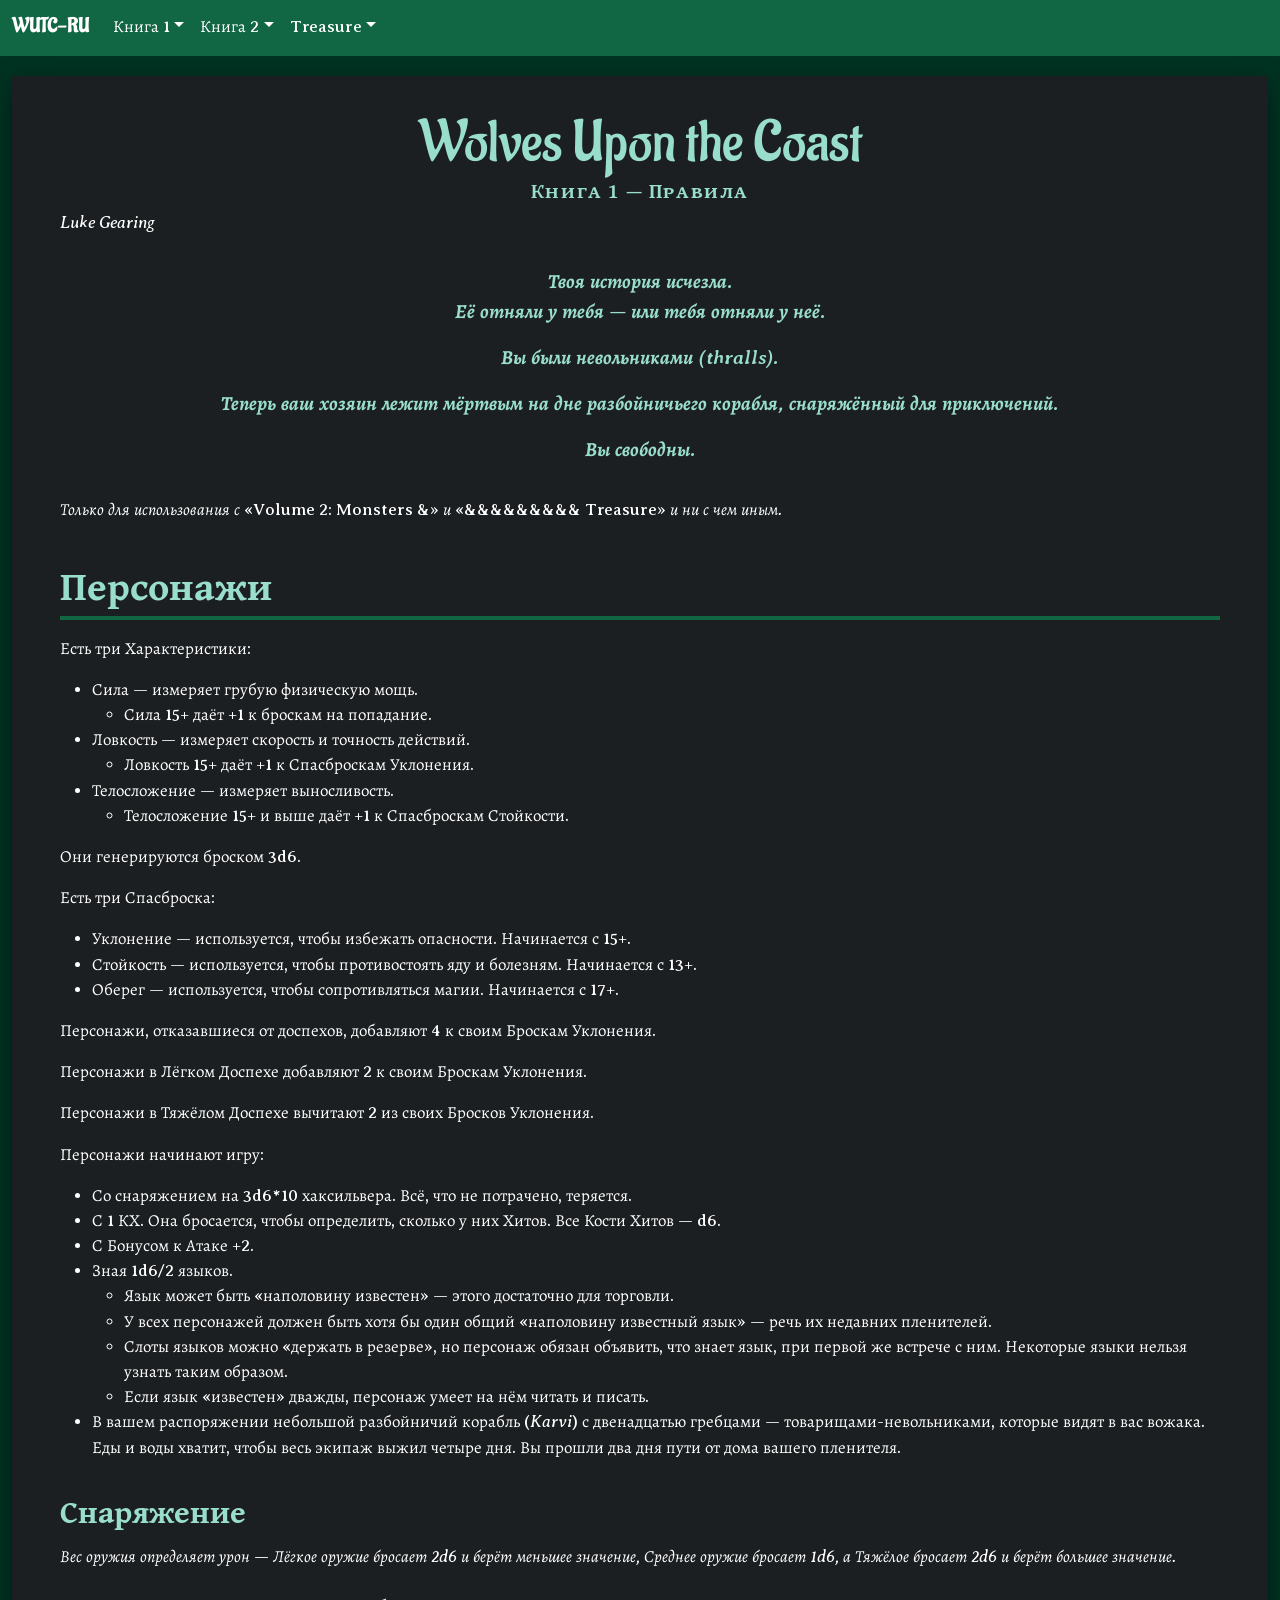
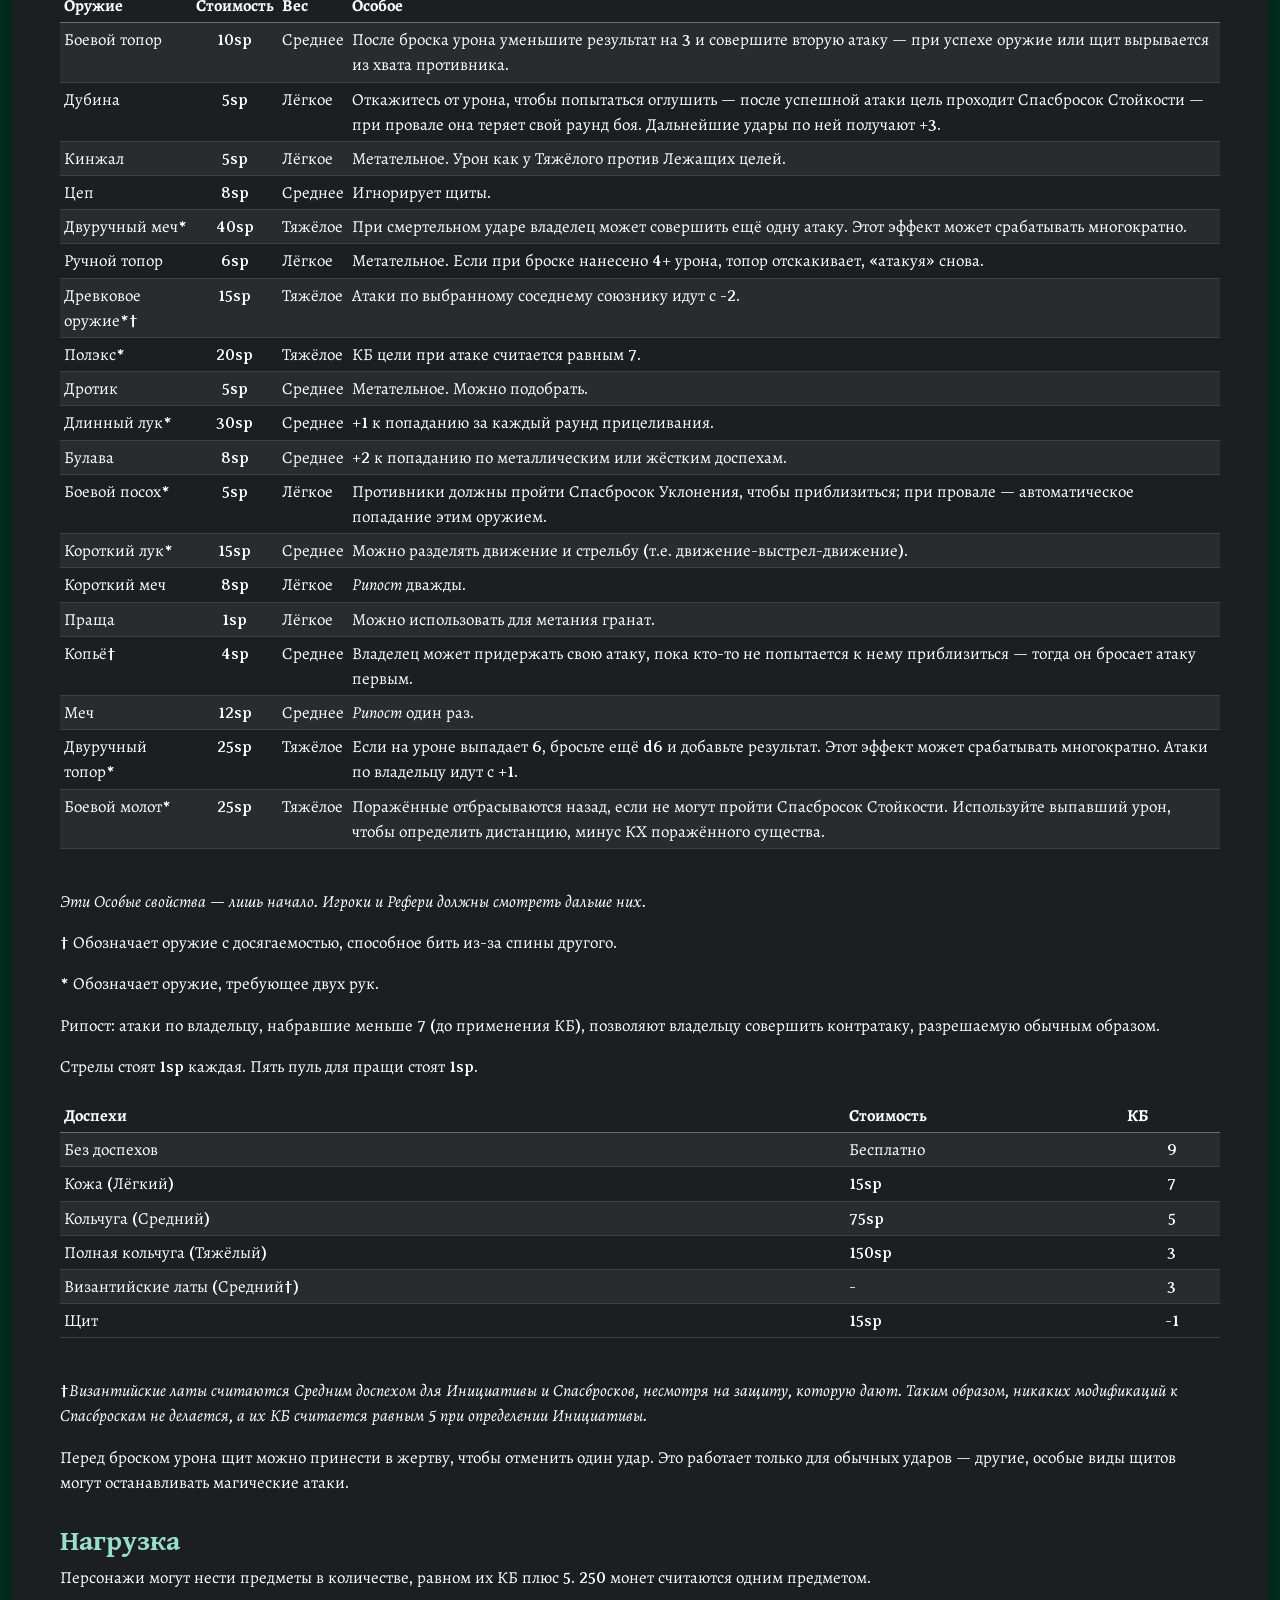
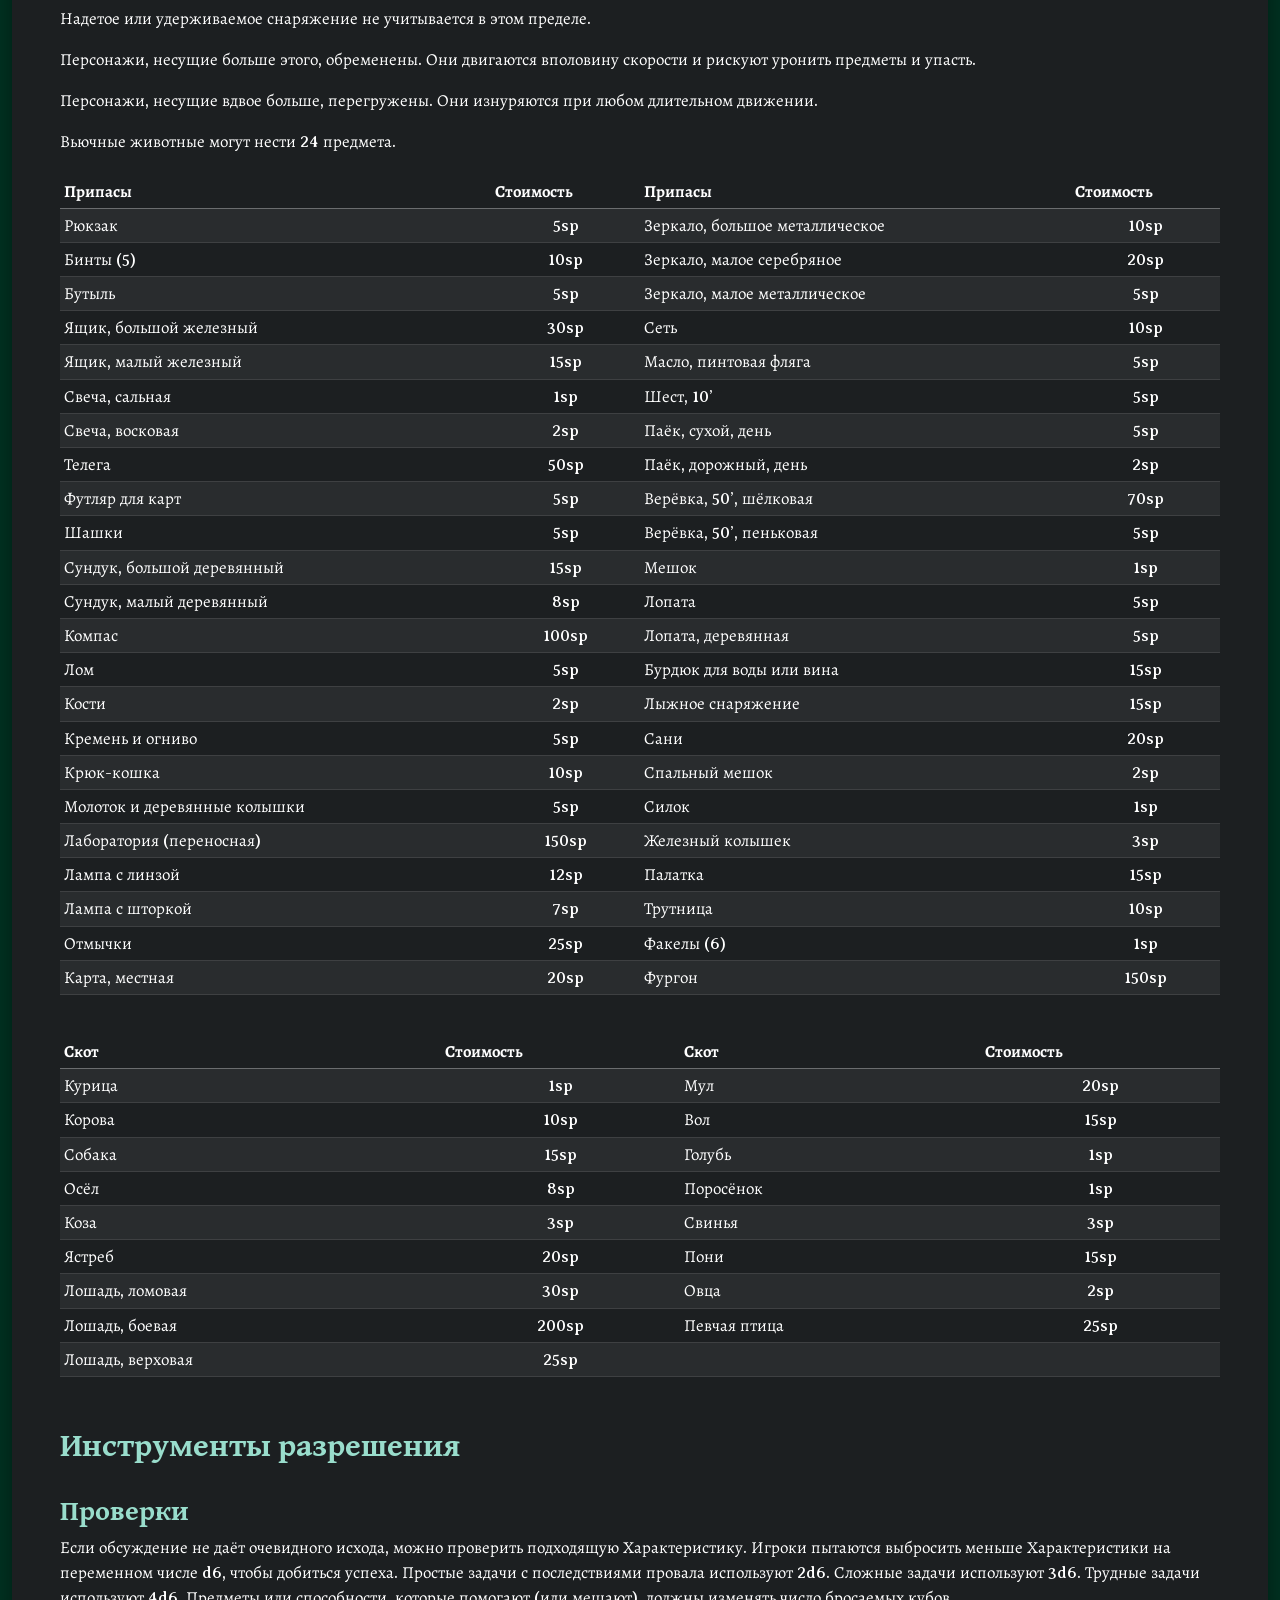
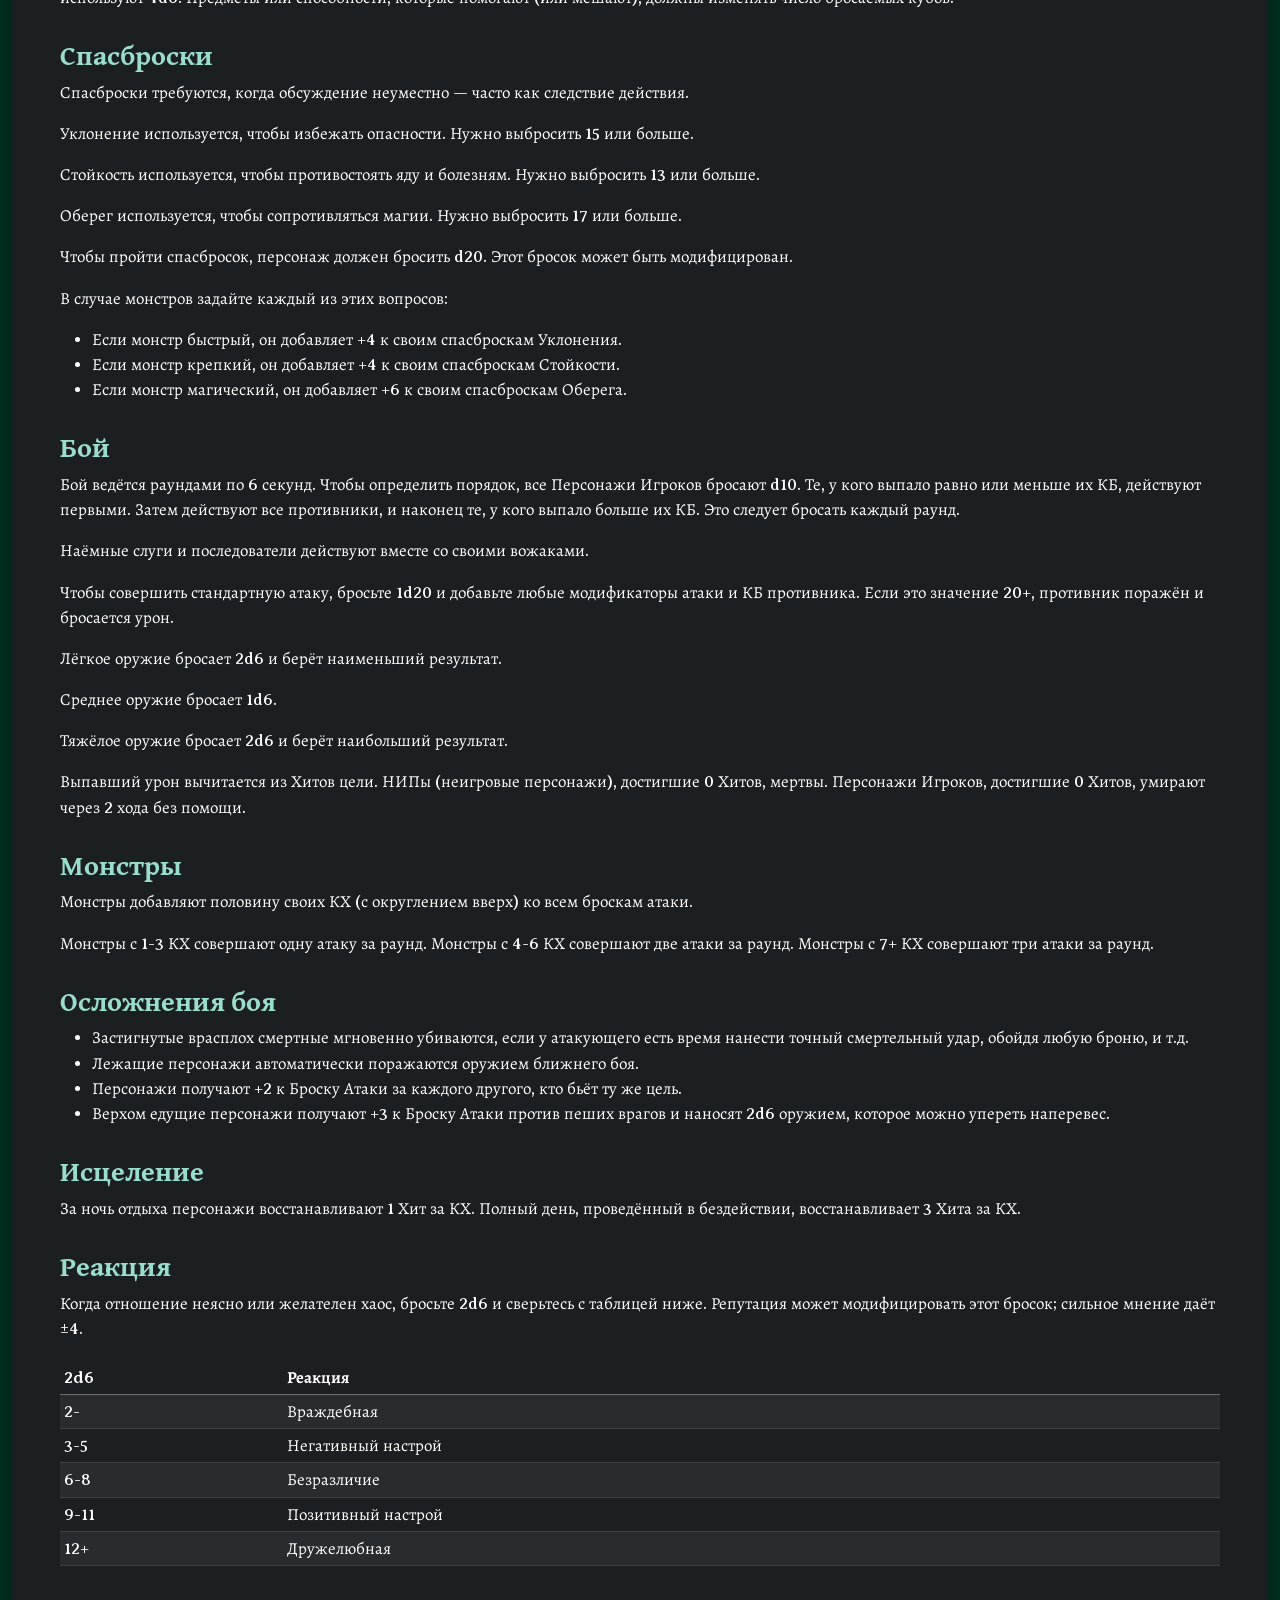
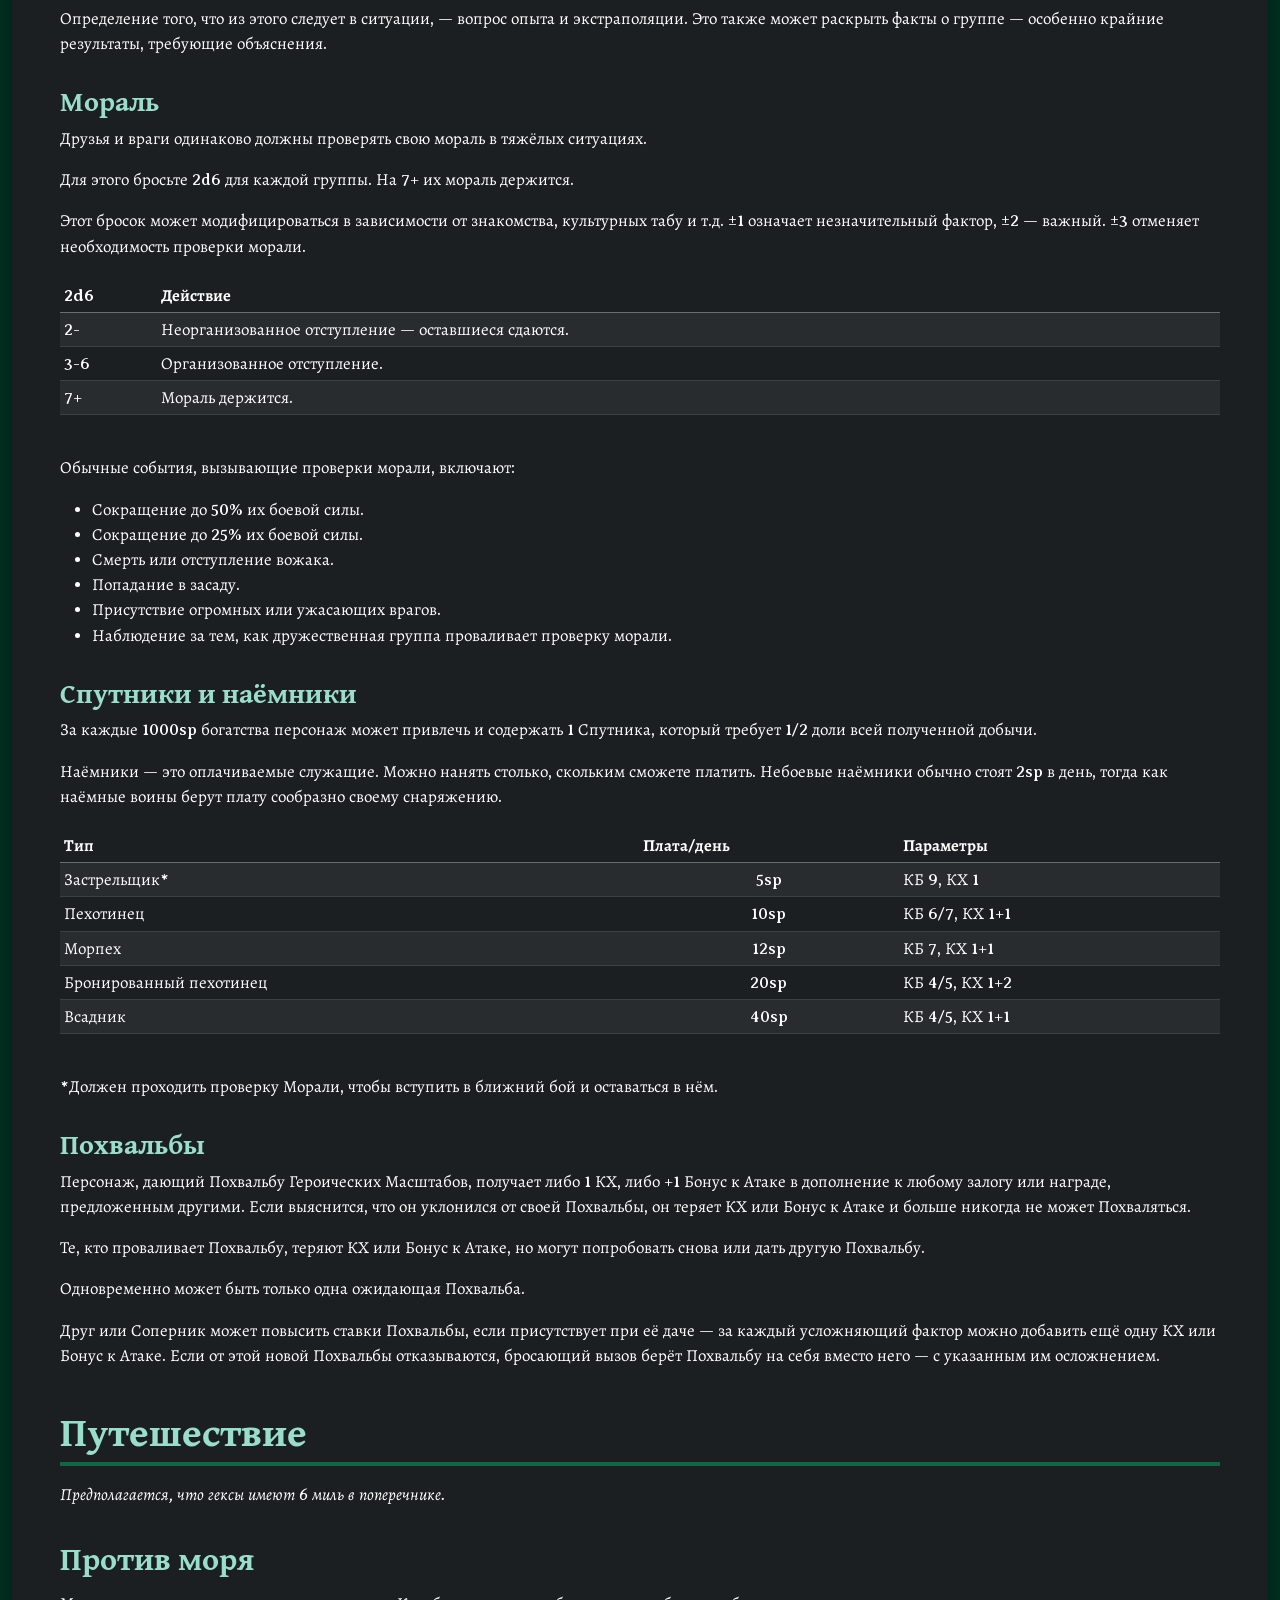
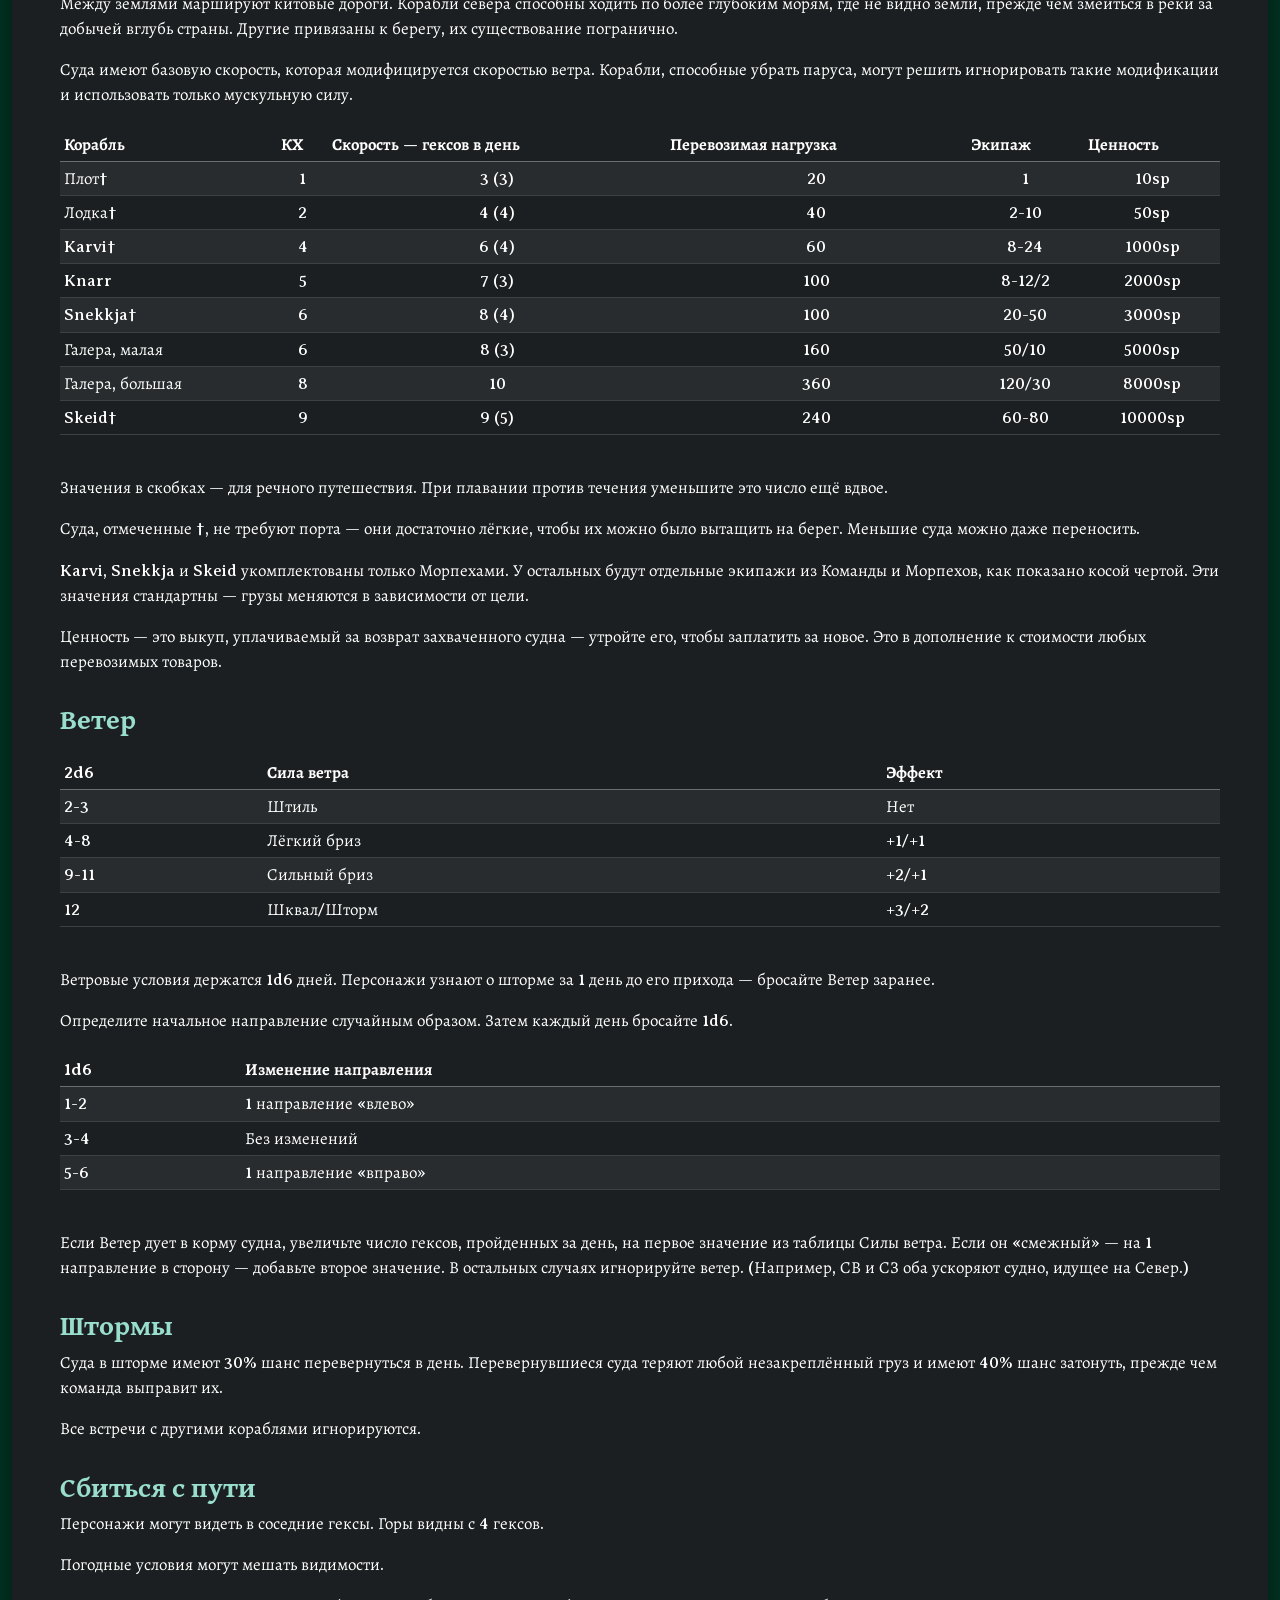
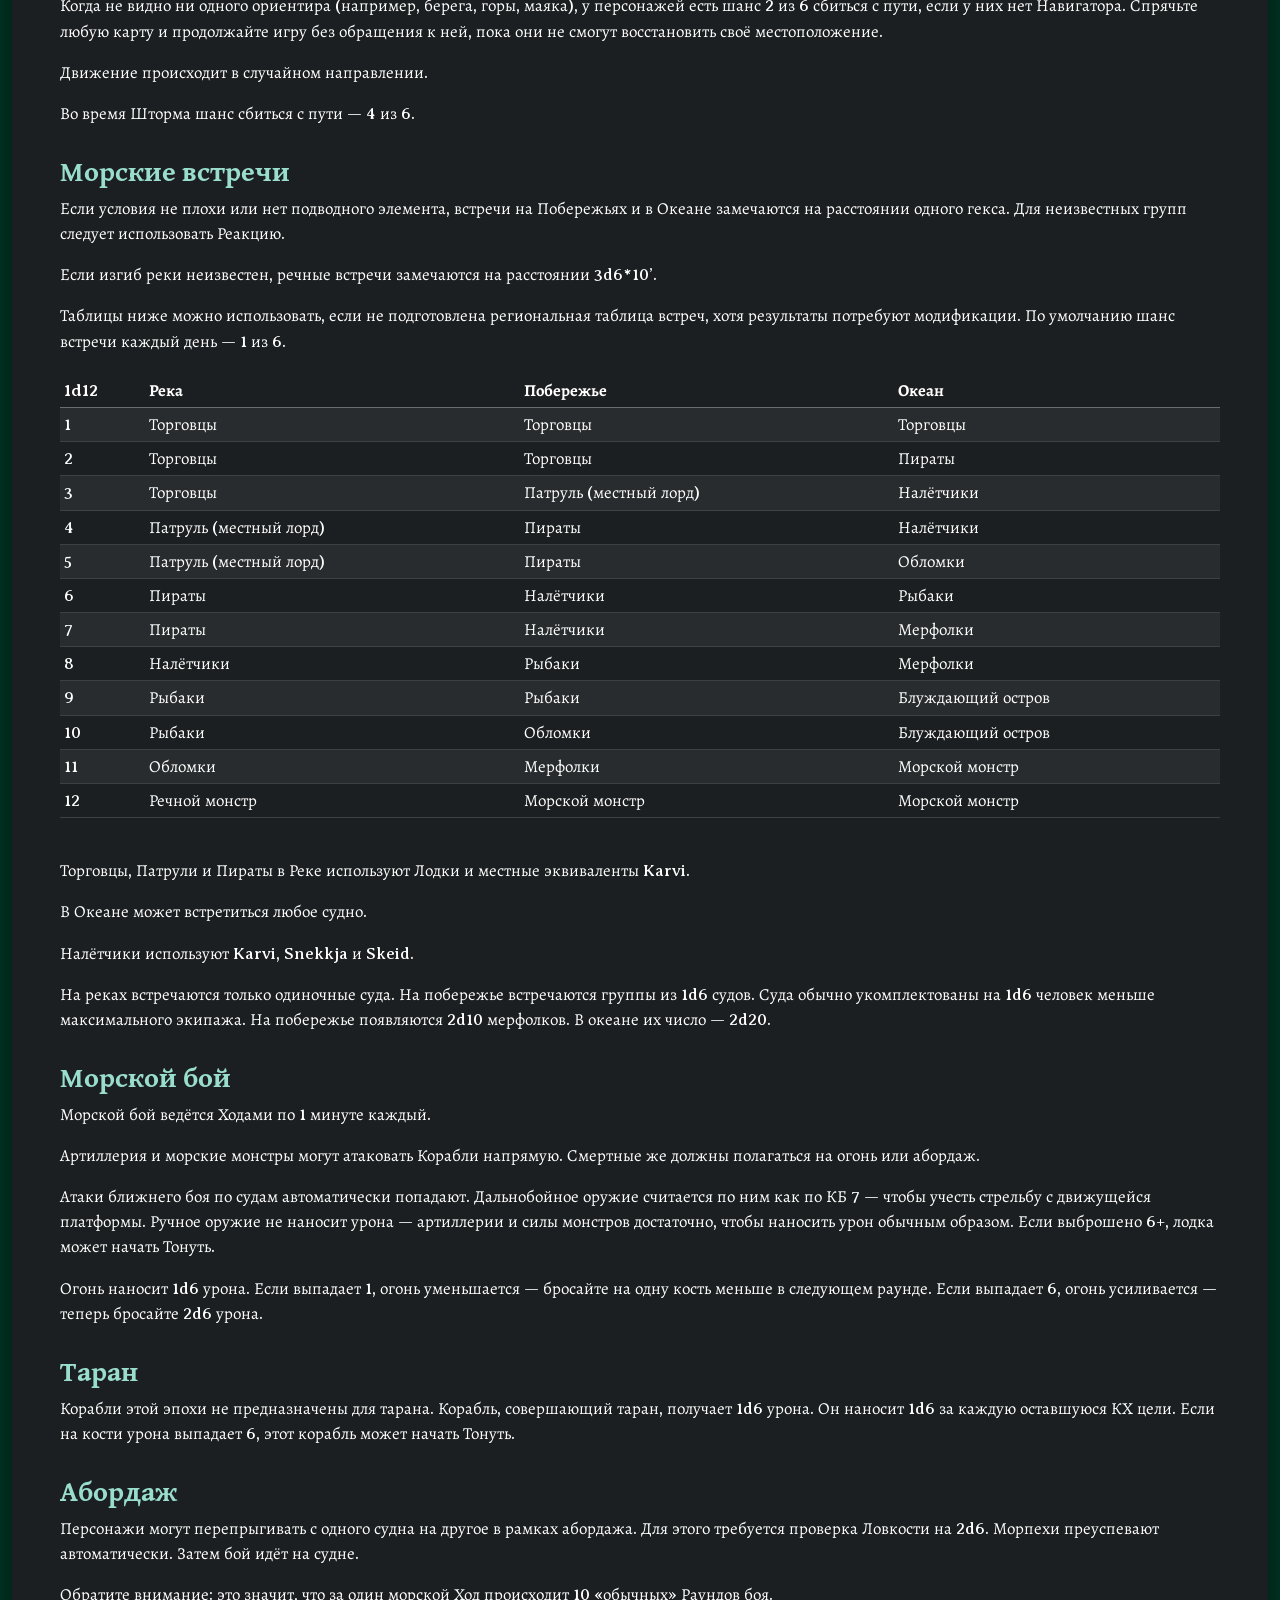
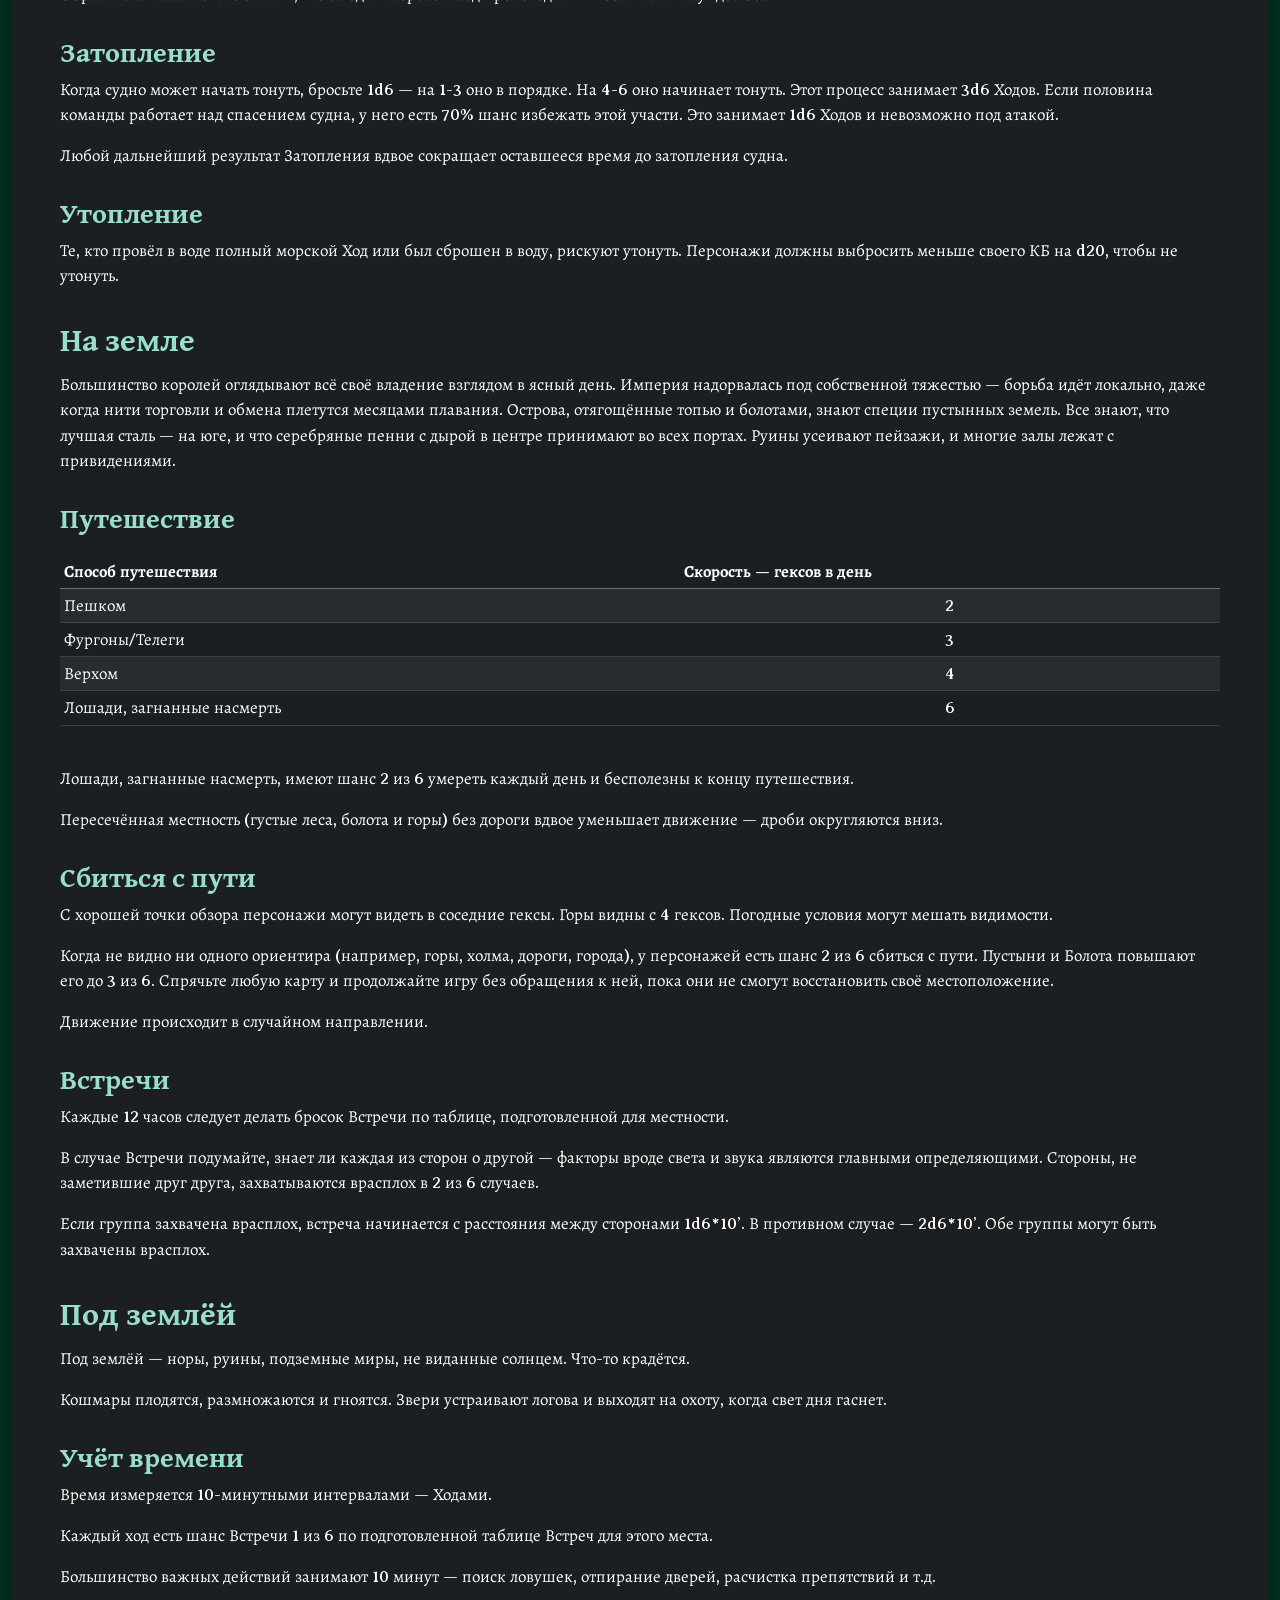
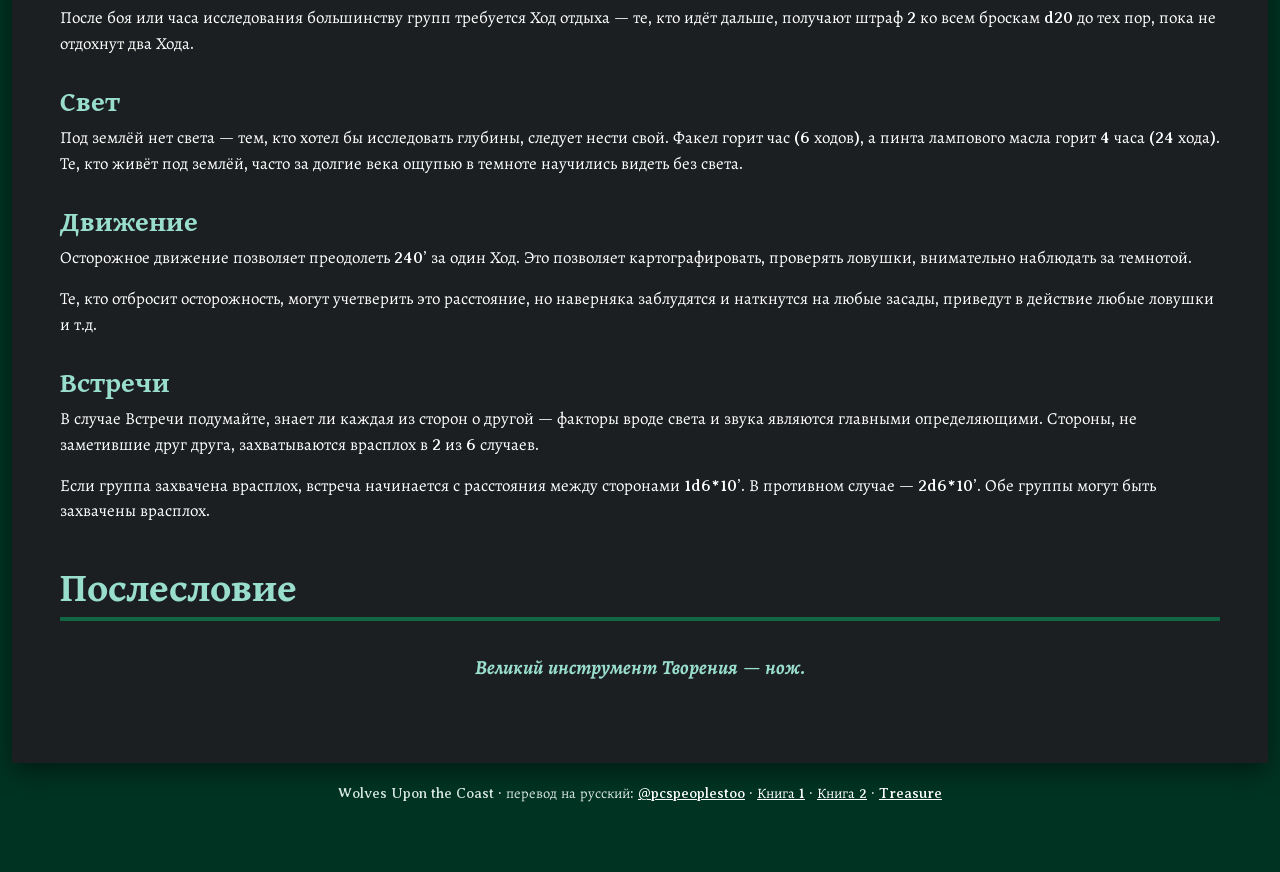
==== commit 1717b187: "Только тёмная тема: убран переключатель, таблицы тёмные, кэш-хэш для CSS/JS" ====
--- a/index.html
+++ b/index.html
@@ -1,5 +1,5 @@
 <!DOCTYPE html>
-<html lang="ru" data-bs-theme="light">
+<html lang="ru" data-bs-theme="dark">
 <head>
     <meta charset="utf-8">
     <meta name="viewport" content="width=device-width, initial-scale=1">
@@ -9,7 +9,7 @@
     <link rel="preconnect" href="https://fonts.gstatic.com" crossorigin>
     <link href="https://fonts.googleapis.com/css2?family=Aladin&family=Alegreya:ital,wght@0,400;0,700;1,400;1,700&family=Averia+Serif+Libre:ital,wght@0,300;0,400;0,700;1,300;1,400&family=Gentium+Book+Plus:ital,wght@0,400;0,700;1,400&display=swap" rel="stylesheet">
     <link href="https://cdn.jsdelivr.net/npm/bootstrap@5.3.3/dist/css/bootstrap.min.css" rel="stylesheet">
-    <link href="assets/style.css" rel="stylesheet">
+    <link href="assets/style.css?v=d457dec87a" rel="stylesheet">
 </head>
 <body>
 <a class="visually-hidden-focusable" href="#main">К содержанию</a>
@@ -26,11 +26,6 @@
                 <li class="nav-item dropdown"><a class="nav-link dropdown-toggle" href="magic.html" role="button" data-bs-toggle="dropdown" aria-expanded="false">Книга 2</a><ul class="dropdown-menu"><li><a class="dropdown-item" href="magic.html#заклинания">Заклинания</a></li><li><a class="dropdown-item" href="magic.html#оберег">Оберег</a></li><li><a class="dropdown-item" href="magic.html#приложение-1-изгнание-нежити">Приложение 1: Изгнание нежити</a></li></ul></li>
                 <li class="nav-item dropdown"><a class="nav-link dropdown-toggle" href="treasure.html" role="button" data-bs-toggle="dropdown" aria-expanded="false">Treasure</a><ul class="dropdown-menu"><li><a class="dropdown-item" href="treasure.html#таблицы-сокровищ">Таблицы сокровищ</a></li><li><a class="dropdown-item" href="treasure.html#монеты">Монеты</a></li><li><a class="dropdown-item" href="treasure.html#товары-1d100">Товары (1d100)</a></li><li><a class="dropdown-item" href="treasure.html#артефакты-d20">Артефакты (d20)</a></li><li><a class="dropdown-item" href="treasure.html#карты">Карты</a></li><li><a class="dropdown-item" href="treasure.html#магические-предметы-d100">Магические предметы (d100)</a></li></ul></li>
             </ul>
-            <button id="themeToggle" class="btn btn-sm wutc-theme-toggle ms-lg-2 mt-2 mt-lg-0"
-                    type="button" aria-label="Переключить тему">
-                <span class="theme-icon theme-icon-light" aria-hidden="true">&#9788;</span>
-                <span class="theme-icon theme-icon-dark" aria-hidden="true">&#9790;</span>
-            </button>
         </div>
     </div>
 </nav>
@@ -86,7 +81,7 @@
 </ul>
 <h3 id="снаряжение"><a aria-hidden="true" class="header-anchor" href="#снаряжение" tabindex="-1" title="Ссылка на раздел">#</a>Снаряжение</h3>
 <p><em>Вес оружия определяет урон — Лёгкое оружие бросает 2d6 и берёт меньшее значение, Среднее оружие бросает 1d6, а Тяжёлое бросает 2d6 и берёт большее значение.</em></p>
-<div class="table-responsive"><table class="table table-light table-striped table-sm">
+<div class="table-responsive"><table class="table table-striped table-sm">
 <thead>
 <tr>
 <th>Оружие</th>
@@ -217,7 +212,7 @@
 <p>* Обозначает оружие, требующее двух рук.</p>
 <p>Рипост: атаки по владельцу, набравшие меньше 7 (до применения КБ), позволяют владельцу совершить контратаку, разрешаемую обычным образом.</p>
 <p>Стрелы стоят 1sp каждая. Пять пуль для пращи стоят 1sp.</p>
-<div class="table-responsive"><table class="table table-light table-striped table-sm">
+<div class="table-responsive"><table class="table table-striped table-sm">
 <thead>
 <tr>
 <th>Доспехи</th>
@@ -266,7 +261,7 @@
 <p>Персонажи, несущие больше этого, обременены. Они двигаются вполовину скорости и рискуют уронить предметы и упасть.</p>
 <p>Персонажи, несущие вдвое больше, перегружены. Они изнуряются при любом длительном движении.</p>
 <p>Вьючные животные могут нести 24 предмета.</p>
-<div class="table-responsive"><table class="table table-light table-striped table-sm">
+<div class="table-responsive"><table class="table table-striped table-sm">
 <thead>
 <tr>
 <th>Припасы</th>
@@ -416,7 +411,7 @@
 </tr>
 </tbody>
 </table></div>
-<div class="table-responsive"><table class="table table-light table-striped table-sm">
+<div class="table-responsive"><table class="table table-striped table-sm">
 <thead>
 <tr>
 <th>Скот</th>
@@ -520,7 +515,7 @@
 <p>За ночь отдыха персонажи восстанавливают 1 Хит за КХ. Полный день, проведённый в бездействии, восстанавливает 3 Хита за КХ.</p>
 <h4 id="реакция"><a aria-hidden="true" class="header-anchor" href="#реакция" tabindex="-1" title="Ссылка на раздел">#</a>Реакция</h4>
 <p>Когда отношение неясно или желателен хаос, бросьте 2d6 и сверьтесь с таблицей ниже. Репутация может модифицировать этот бросок; сильное мнение даёт ±4.</p>
-<div class="table-responsive"><table class="table table-light table-striped table-sm">
+<div class="table-responsive"><table class="table table-striped table-sm">
 <thead>
 <tr>
 <th>2d6</th>
@@ -555,7 +550,7 @@
 <p>Друзья и враги одинаково должны проверять свою мораль в тяжёлых ситуациях.</p>
 <p>Для этого бросьте 2d6 для каждой группы. На 7+ их мораль держится.</p>
 <p>Этот бросок может модифицироваться в зависимости от знакомства, культурных табу и т.д. ±1 означает незначительный фактор, ±2 — важный. ±3 отменяет необходимость проверки морали.</p>
-<div class="table-responsive"><table class="table table-light table-striped table-sm">
+<div class="table-responsive"><table class="table table-striped table-sm">
 <thead>
 <tr>
 <th>2d6</th>
@@ -589,7 +584,7 @@
 <h4 id="спутники-и-наёмники"><a aria-hidden="true" class="header-anchor" href="#спутники-и-наёмники" tabindex="-1" title="Ссылка на раздел">#</a>Спутники и наёмники</h4>
 <p>За каждые 1000sp богатства персонаж может привлечь и содержать 1 Спутника, который требует 1/2 доли всей полученной добычи.</p>
 <p>Наёмники — это оплачиваемые служащие. Можно нанять столько, скольким сможете платить. Небоевые наёмники обычно стоят 2sp в день, тогда как наёмные воины берут плату сообразно своему снаряжению.</p>
-<div class="table-responsive"><table class="table table-light table-striped table-sm">
+<div class="table-responsive"><table class="table table-striped table-sm">
 <thead>
 <tr>
 <th>Тип</th>
@@ -636,7 +631,7 @@
 <h3 id="против-моря"><a aria-hidden="true" class="header-anchor" href="#против-моря" tabindex="-1" title="Ссылка на раздел">#</a>Против моря</h3>
 <p>Между землями маршируют китовые дороги. Корабли севера способны ходить по более глубоким морям, где не видно земли, прежде чем змеиться в реки за добычей вглубь страны. Другие привязаны к берегу, их существование погранично.</p>
 <p>Суда имеют базовую скорость, которая модифицируется скоростью ветра. Корабли, способные убрать паруса, могут решить игнорировать такие модификации и использовать только мускульную силу.</p>
-<div class="table-responsive"><table class="table table-light table-striped table-sm">
+<div class="table-responsive"><table class="table table-striped table-sm">
 <thead>
 <tr>
 <th>Корабль</th>
@@ -719,7 +714,7 @@
 <p>Karvi, Snekkja и Skeid укомплектованы только Морпехами. У остальных будут отдельные экипажи из Команды и Морпехов, как показано косой чертой. Эти значения стандартны — грузы меняются в зависимости от цели.</p>
 <p>Ценность — это выкуп, уплачиваемый за возврат захваченного судна — утройте его, чтобы заплатить за новое. Это в дополнение к стоимости любых перевозимых товаров.</p>
 <h4 id="ветер"><a aria-hidden="true" class="header-anchor" href="#ветер" tabindex="-1" title="Ссылка на раздел">#</a>Ветер</h4>
-<div class="table-responsive"><table class="table table-light table-striped table-sm">
+<div class="table-responsive"><table class="table table-striped table-sm">
 <thead>
 <tr>
 <th>2d6</th>
@@ -752,7 +747,7 @@
 </table></div>
 <p>Ветровые условия держатся 1d6 дней. Персонажи узнают о шторме за 1 день до его прихода — бросайте Ветер заранее.</p>
 <p>Определите начальное направление случайным образом. Затем каждый день бросайте 1d6.</p>
-<div class="table-responsive"><table class="table table-light table-striped table-sm">
+<div class="table-responsive"><table class="table table-striped table-sm">
 <thead>
 <tr>
 <th>1d6</th>
@@ -788,7 +783,7 @@
 <p>Если условия не плохи или нет подводного элемента, встречи на Побережьях и в Океане замечаются на расстоянии одного гекса. Для неизвестных групп следует использовать Реакцию.</p>
 <p>Если изгиб реки неизвестен, речные встречи замечаются на расстоянии 3d6*10’.</p>
 <p>Таблицы ниже можно использовать, если не подготовлена региональная таблица встреч, хотя результаты потребуют модификации. По умолчанию шанс встречи каждый день — 1 из 6.</p>
-<div class="table-responsive"><table class="table table-light table-striped table-sm">
+<div class="table-responsive"><table class="table table-striped table-sm">
 <thead>
 <tr>
 <th>1d12</th>
@@ -894,7 +889,7 @@
 <h3 id="на-земле"><a aria-hidden="true" class="header-anchor" href="#на-земле" tabindex="-1" title="Ссылка на раздел">#</a>На земле</h3>
 <p>Большинство королей оглядывают всё своё владение взглядом в ясный день. Империя надорвалась под собственной тяжестью — борьба идёт локально, даже когда нити торговли и обмена плетутся месяцами плавания. Острова, отягощённые топью и болотами, знают специи пустынных земель. Все знают, что лучшая сталь — на юге, и что серебряные пенни с дырой в центре принимают во всех портах. Руины усеивают пейзажи, и многие залы лежат с привидениями.</p>
 <h4 id="путешествие-1"><a aria-hidden="true" class="header-anchor" href="#путешествие-1" tabindex="-1" title="Ссылка на раздел">#</a>Путешествие</h4>
-<div class="table-responsive"><table class="table table-light table-striped table-sm">
+<div class="table-responsive"><table class="table table-striped table-sm">
 <thead>
 <tr>
 <th>Способ путешествия</th>
@@ -957,6 +952,6 @@
     </footer>
 </div>
 <script src="https://cdn.jsdelivr.net/npm/bootstrap@5.3.3/dist/js/bootstrap.bundle.min.js"></script>
-<script src="assets/app.js"></script>
+<script src="assets/app.js?v=a6cea43edc"></script>
 </body>
 </html>
--- a/assets/style.css
+++ b/assets/style.css
@@ -1,26 +1,15 @@
-/* WutC-RU — оформление по мотивам callmepartario.github.io/wutc */
+/* WutC-RU — тёмное оформление по мотивам callmepartario.github.io/wutc */
 
 :root {
-    --wutc-green: #164;
-    --wutc-deep: #064;
-    --wutc-deep-dark: #032;
-    --wutc-paper: #ffffff;
-    --wutc-paper-soft: #f2fffc;
-    --wutc-ink: #000000;
-    --wutc-link: #2b71f4;
-    --wutc-link-hover: #225ac3;
-    --wutc-rule: #164;
-    --wutc-navbar: #f2fffc;
-    --wutc-shadow: rgba(0, 0, 0, .08);
-}
-
-[data-bs-theme="dark"] {
+    color-scheme: dark;
     --wutc-green: #9dc;
     --wutc-paper: #1c1f21;
     --wutc-paper-soft: #222829;
+    --wutc-deep: #032;
     --wutc-ink: #ffffff;
     --wutc-link: #facc8e;
     --wutc-link-hover: #fca832;
+    --wutc-rule: #164;
     --wutc-navbar: #164;
     --wutc-shadow: rgba(0, 0, 0, .45);
 }
@@ -39,10 +28,6 @@
     background-color: var(--wutc-deep);
 }
 
-[data-bs-theme="dark"] body {
-    background-color: var(--wutc-deep-dark);
-}
-
 a {
     color: var(--wutc-link);
 }
@@ -69,24 +54,16 @@
     font-size: 1.25rem;
     font-weight: 600;
     line-height: 1.2;
-    color: var(--wutc-green);
-}
-
-[data-bs-theme="dark"] .wutc-navbar .navbar-brand {
     color: #ffffff;
 }
 
 .wutc-navbar .nav-link {
-    color: var(--wutc-green);
+    color: #ffffff;
     font-weight: 400;
 }
 
-[data-bs-theme="dark"] .wutc-navbar .nav-link {
-    color: #ffffff;
-}
-
 .wutc-navbar .dropdown-menu {
-    background-color: var(--wutc-paper);
+    background-color: var(--wutc-paper-soft);
     border-color: var(--wutc-rule);
 }
 
@@ -96,34 +73,8 @@
 
 .wutc-navbar .dropdown-item:hover,
 .wutc-navbar .dropdown-item:focus {
-    background-color: var(--wutc-paper-soft);
-    color: var(--wutc-green);
-}
-
-.wutc-theme-toggle {
-    border: 1px solid var(--wutc-rule);
-    color: var(--wutc-green);
-    background-color: transparent;
-    line-height: 1;
-    font-size: 1.1rem;
-    padding: .25rem .5rem;
-}
-
-.wutc-theme-toggle:hover {
-    background-color: var(--wutc-paper-soft);
-    color: var(--wutc-green);
-}
-
-.theme-icon-light {
-    display: none;
-}
-
-[data-bs-theme="dark"] .theme-icon-light {
-    display: inline;
-}
-
-[data-bs-theme="dark"] .theme-icon-dark {
-    display: none;
+    background-color: var(--wutc-paper);
+    color: var(--wutc-green);
 }
 
 /* ---------- Основной блок ---------- */
@@ -233,6 +184,7 @@
 .wutc-quote {
     font-style: italic;
     font-size: 1.25rem;
+    font-weight: 700;
     text-align: center;
     color: var(--wutc-green);
     border: 0;
@@ -298,8 +250,18 @@
     margin: 1.25rem 0 1.5rem;
 }
 
+.table {
+    --bs-table-color: var(--wutc-ink);
+    --bs-table-bg: transparent;
+    --bs-table-border-color: rgba(255, 255, 255, .15);
+    --bs-table-striped-color: var(--wutc-ink);
+    --bs-table-striped-bg: rgba(255, 255, 255, .06);
+    --bs-table-hover-color: var(--wutc-ink);
+}
+
 .table thead th {
     vertical-align: bottom;
+    border-bottom-color: rgba(255, 255, 255, .35);
 }
 
 /* ---------- Мелкое ---------- */
@@ -313,21 +275,3 @@
     outline: .15rem solid var(--wutc-link);
     outline-offset: .15rem;
 }
-
-@media print {
-    body {
-        background: #ffffff;
-    }
-
-    .wutc-navbar,
-    .wutc-footer,
-    .wutc-toc,
-    .header-anchor {
-        display: none !important;
-    }
-
-    .wutc-content {
-        box-shadow: none;
-        padding: 0;
-    }
-}
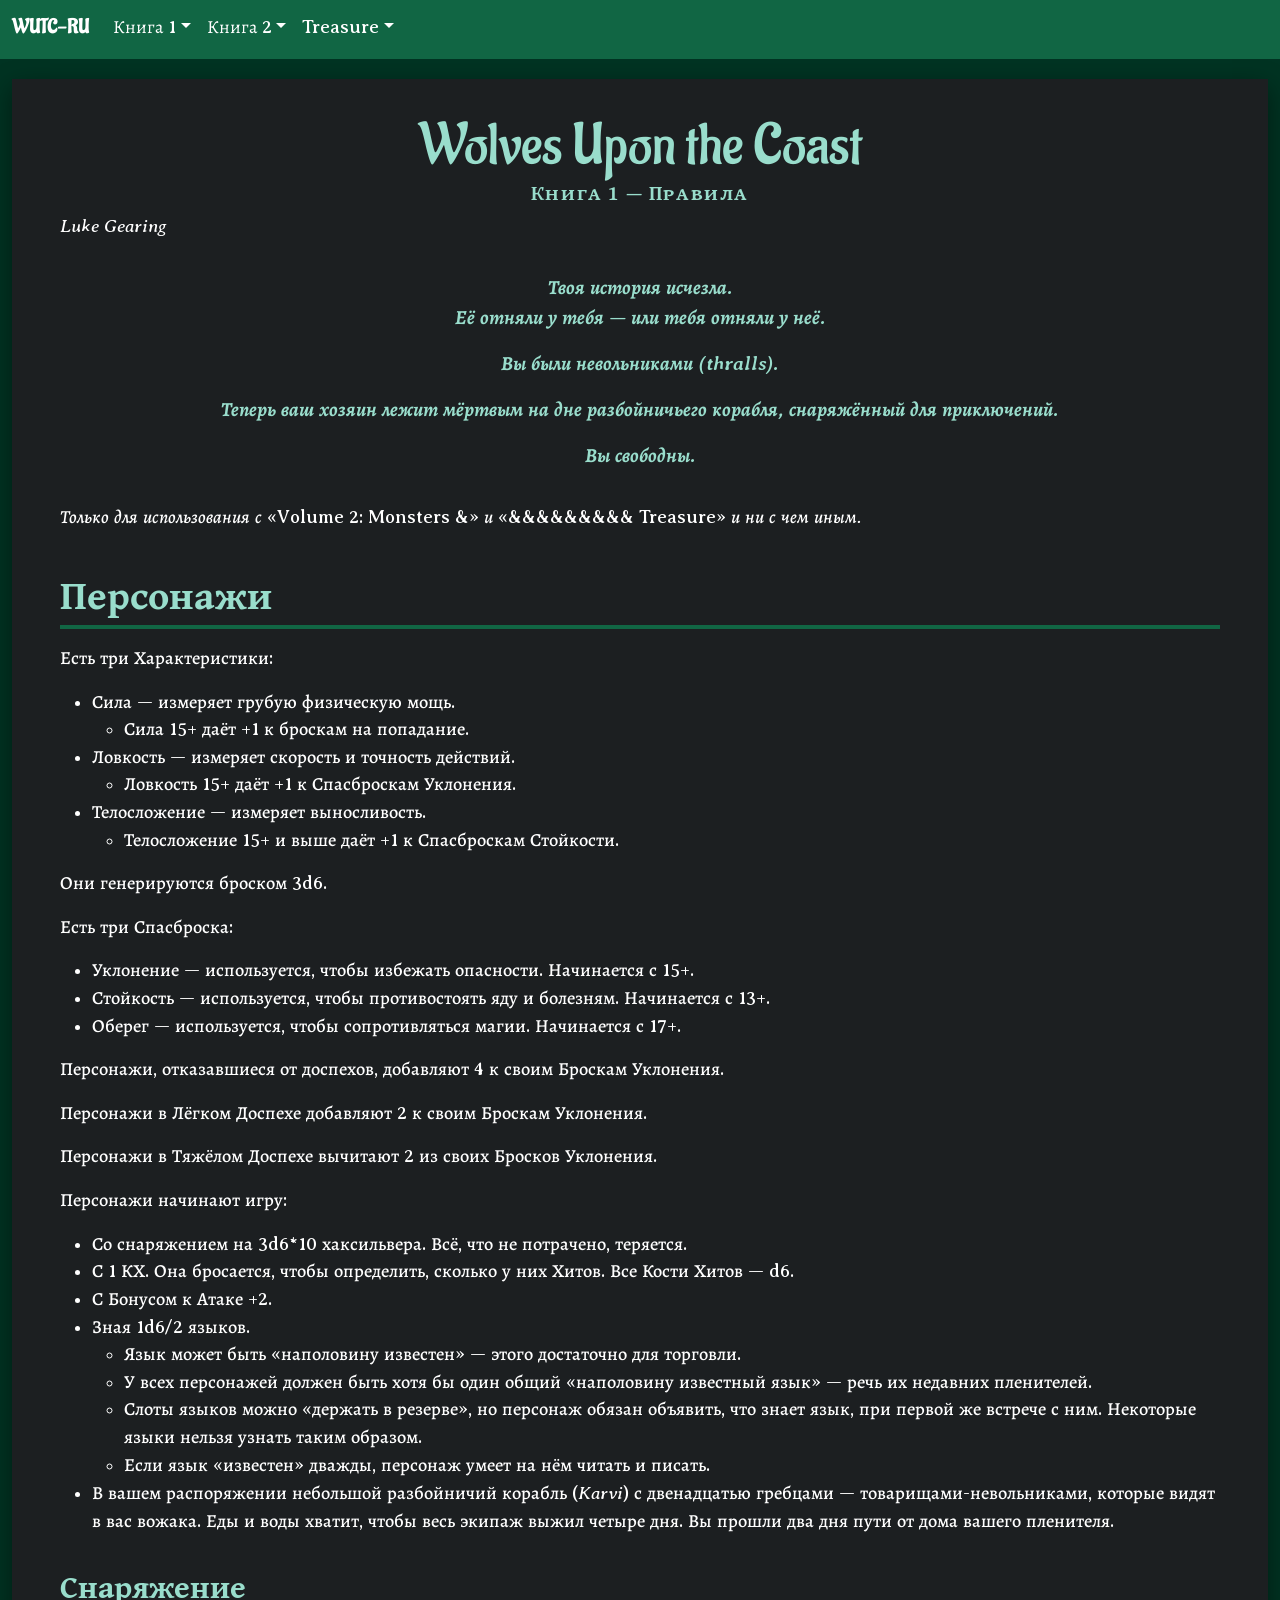
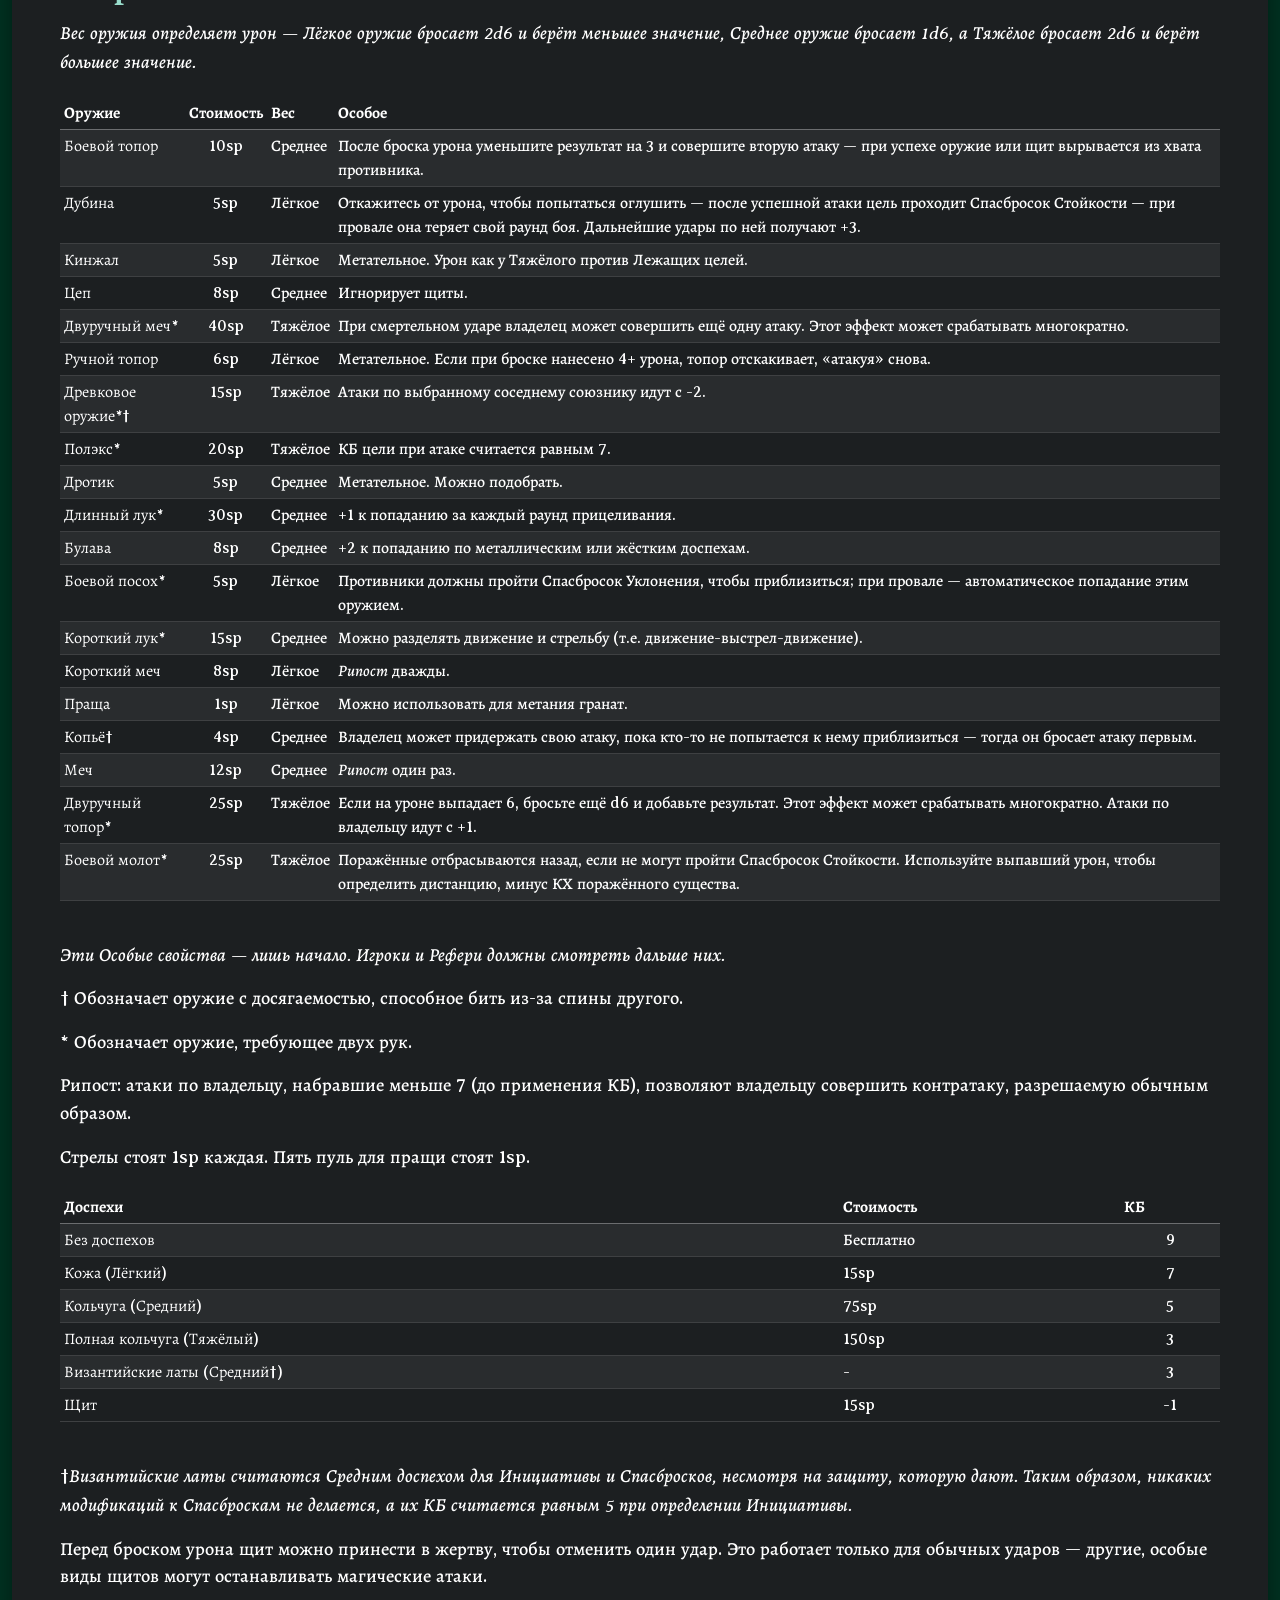
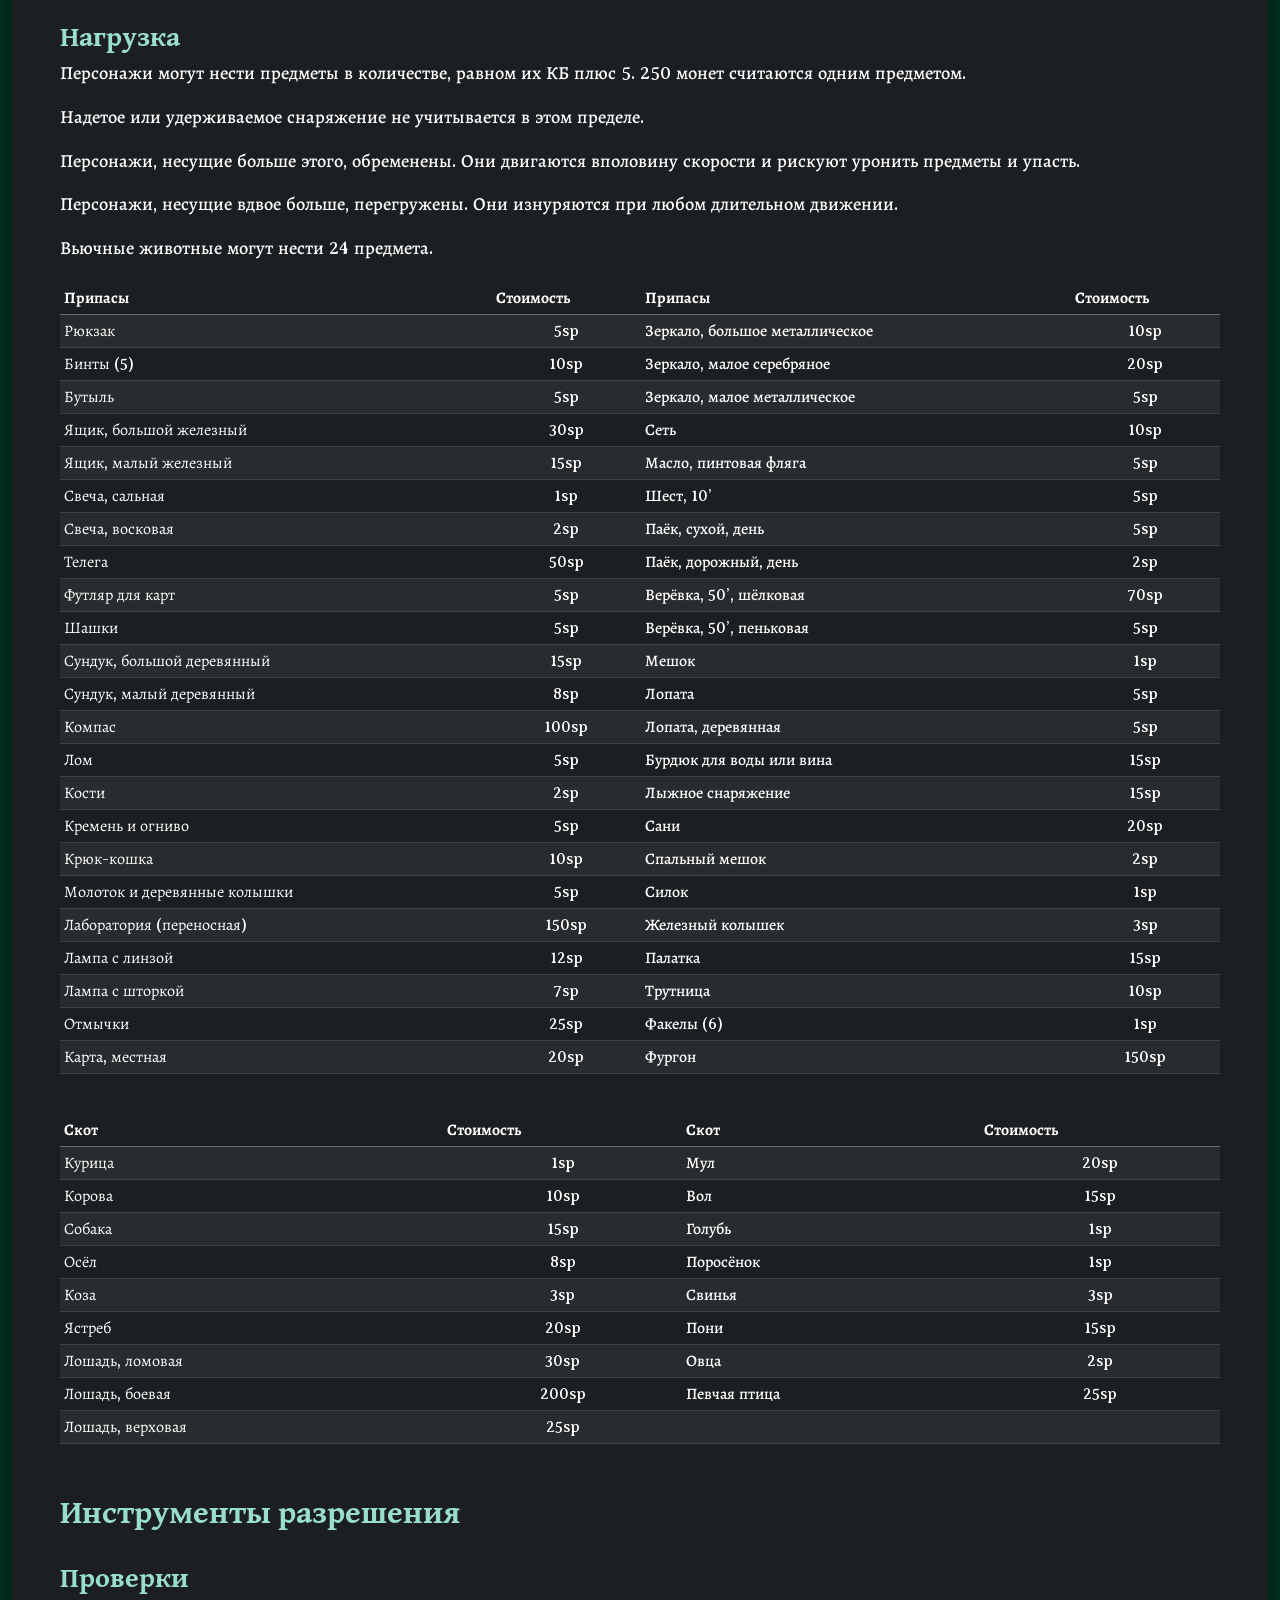
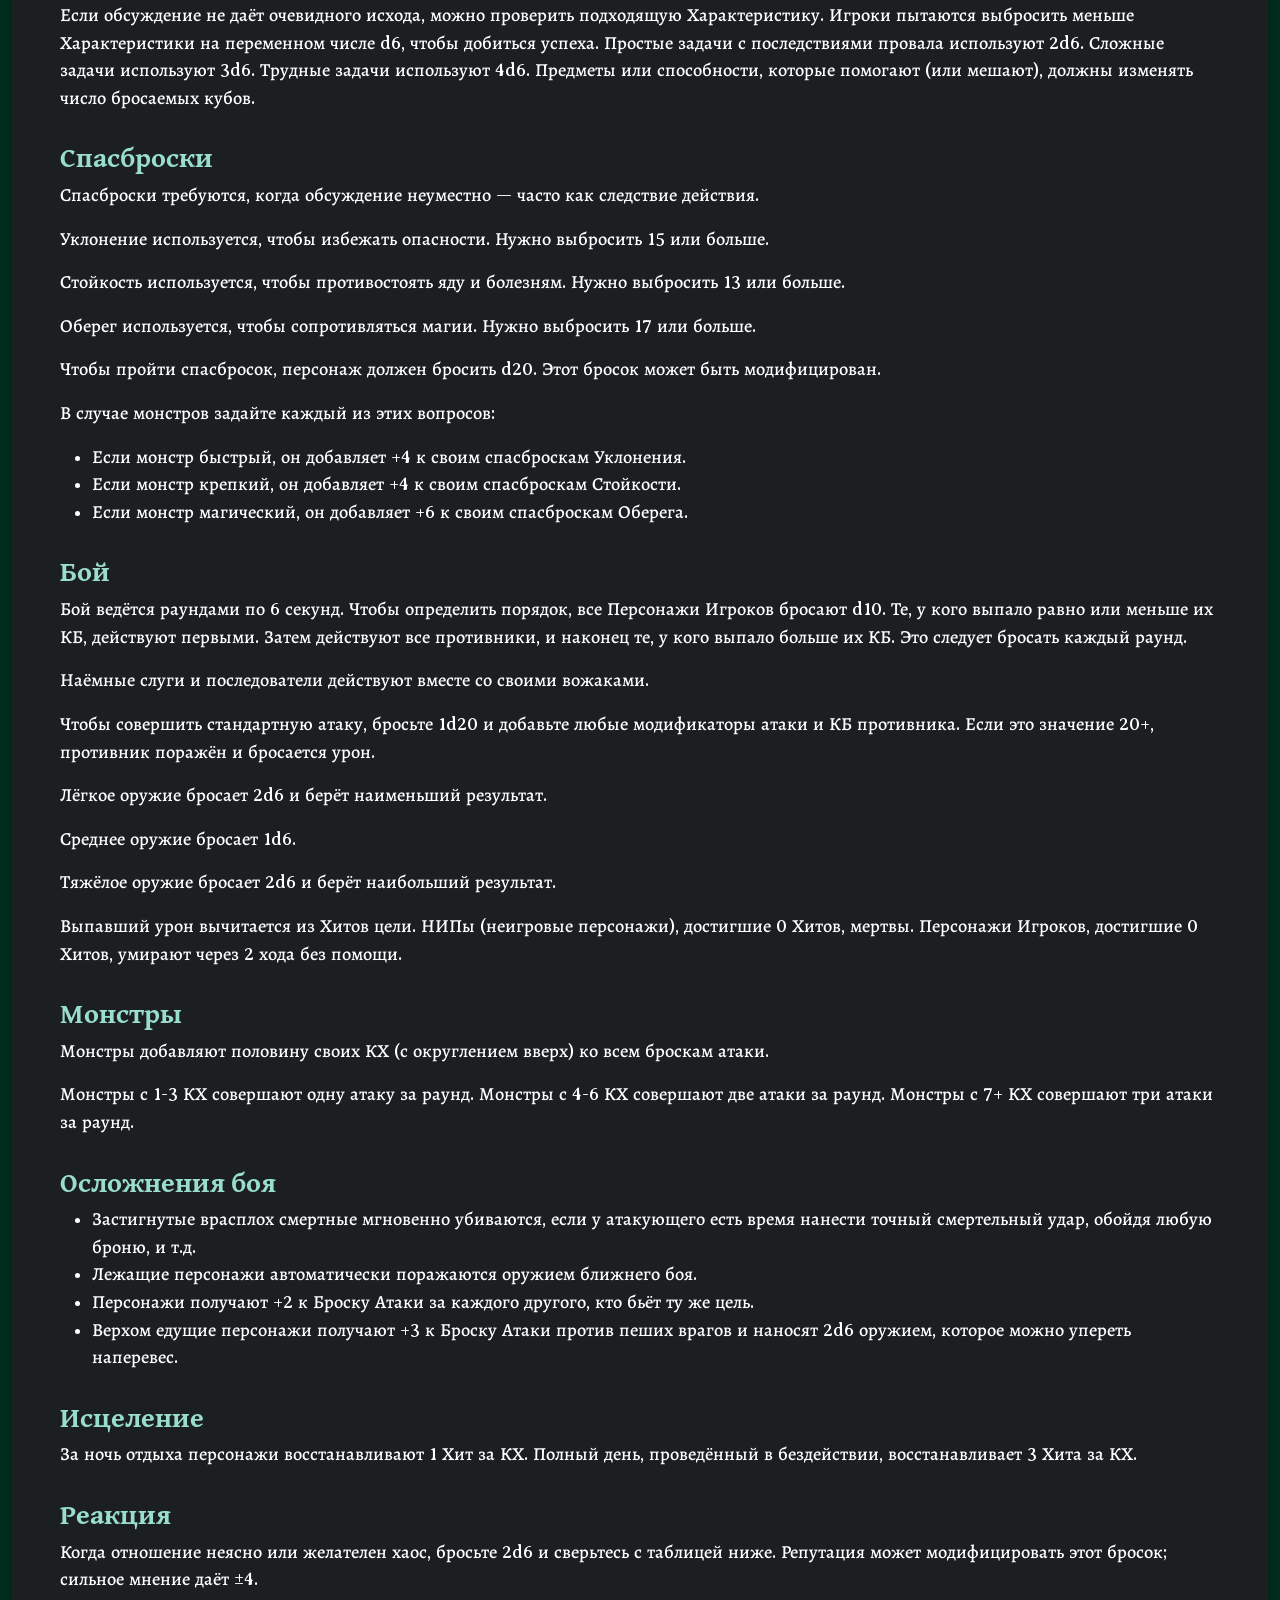
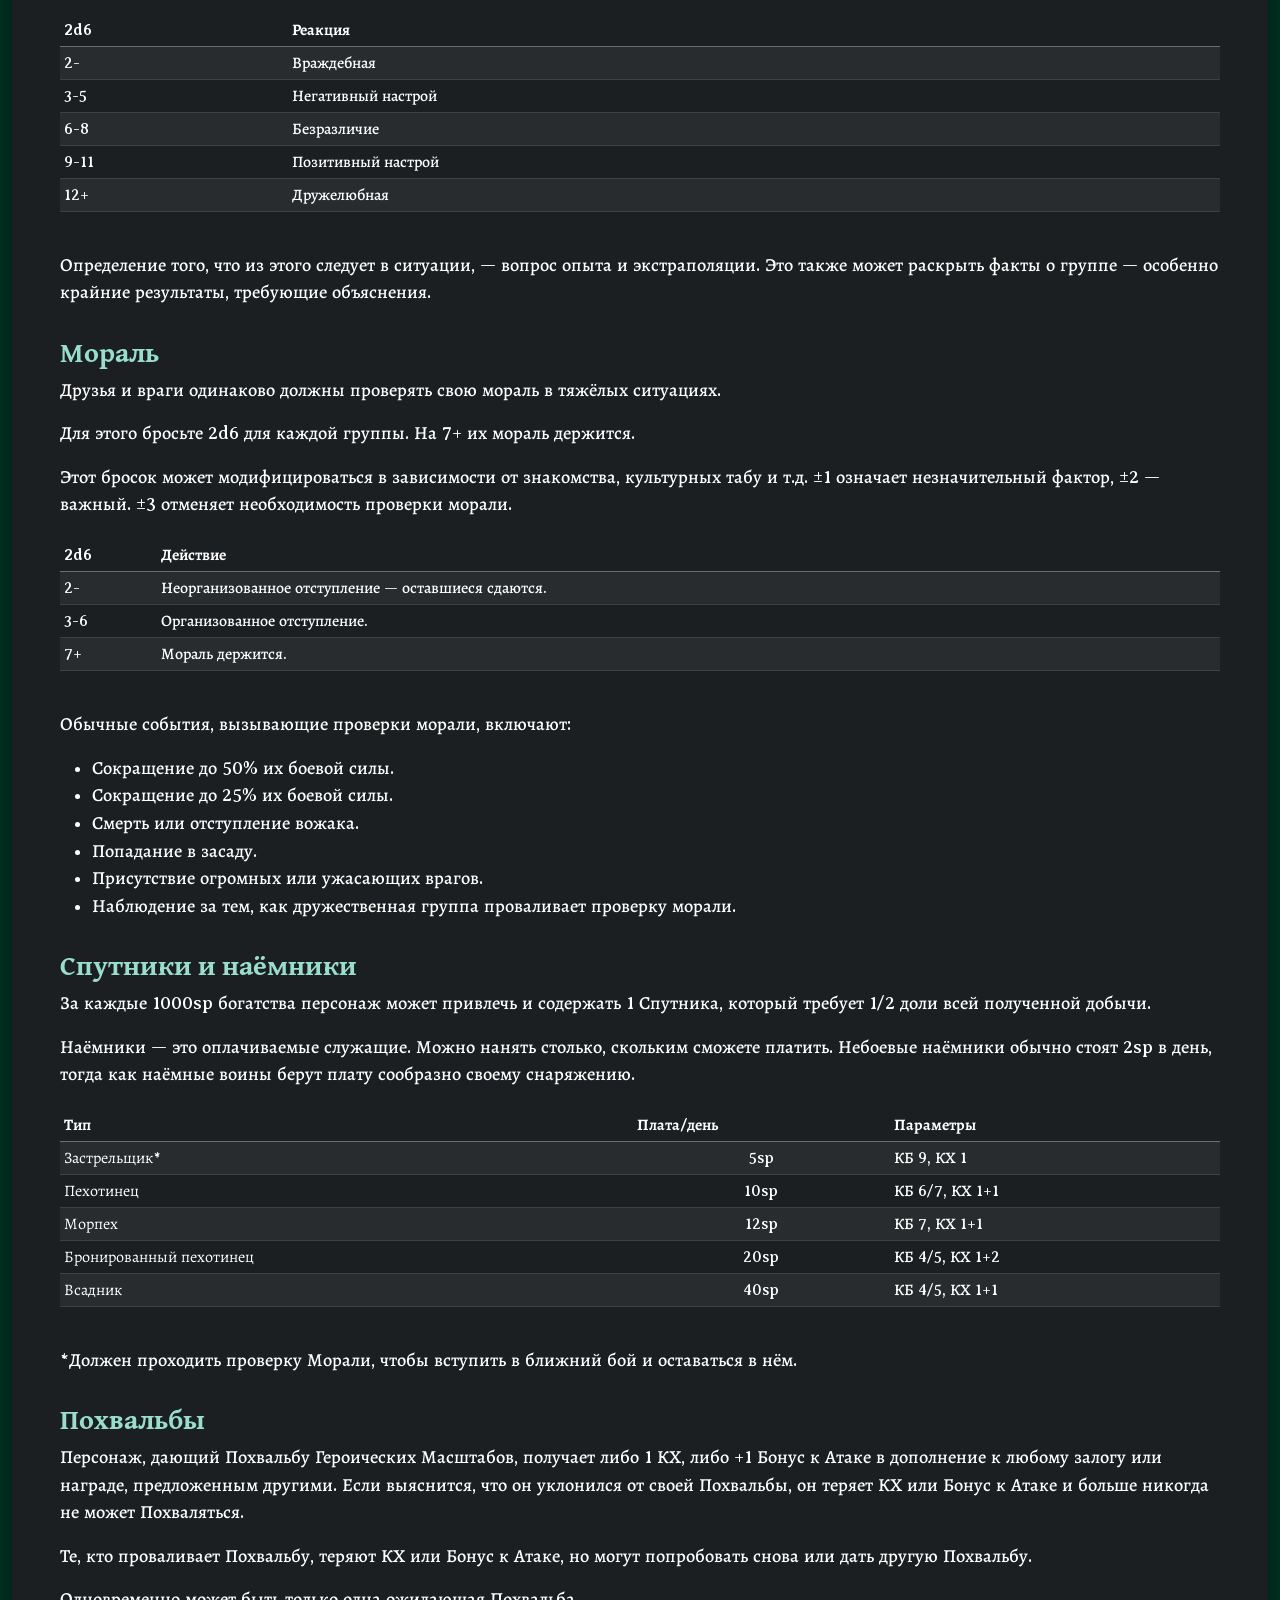
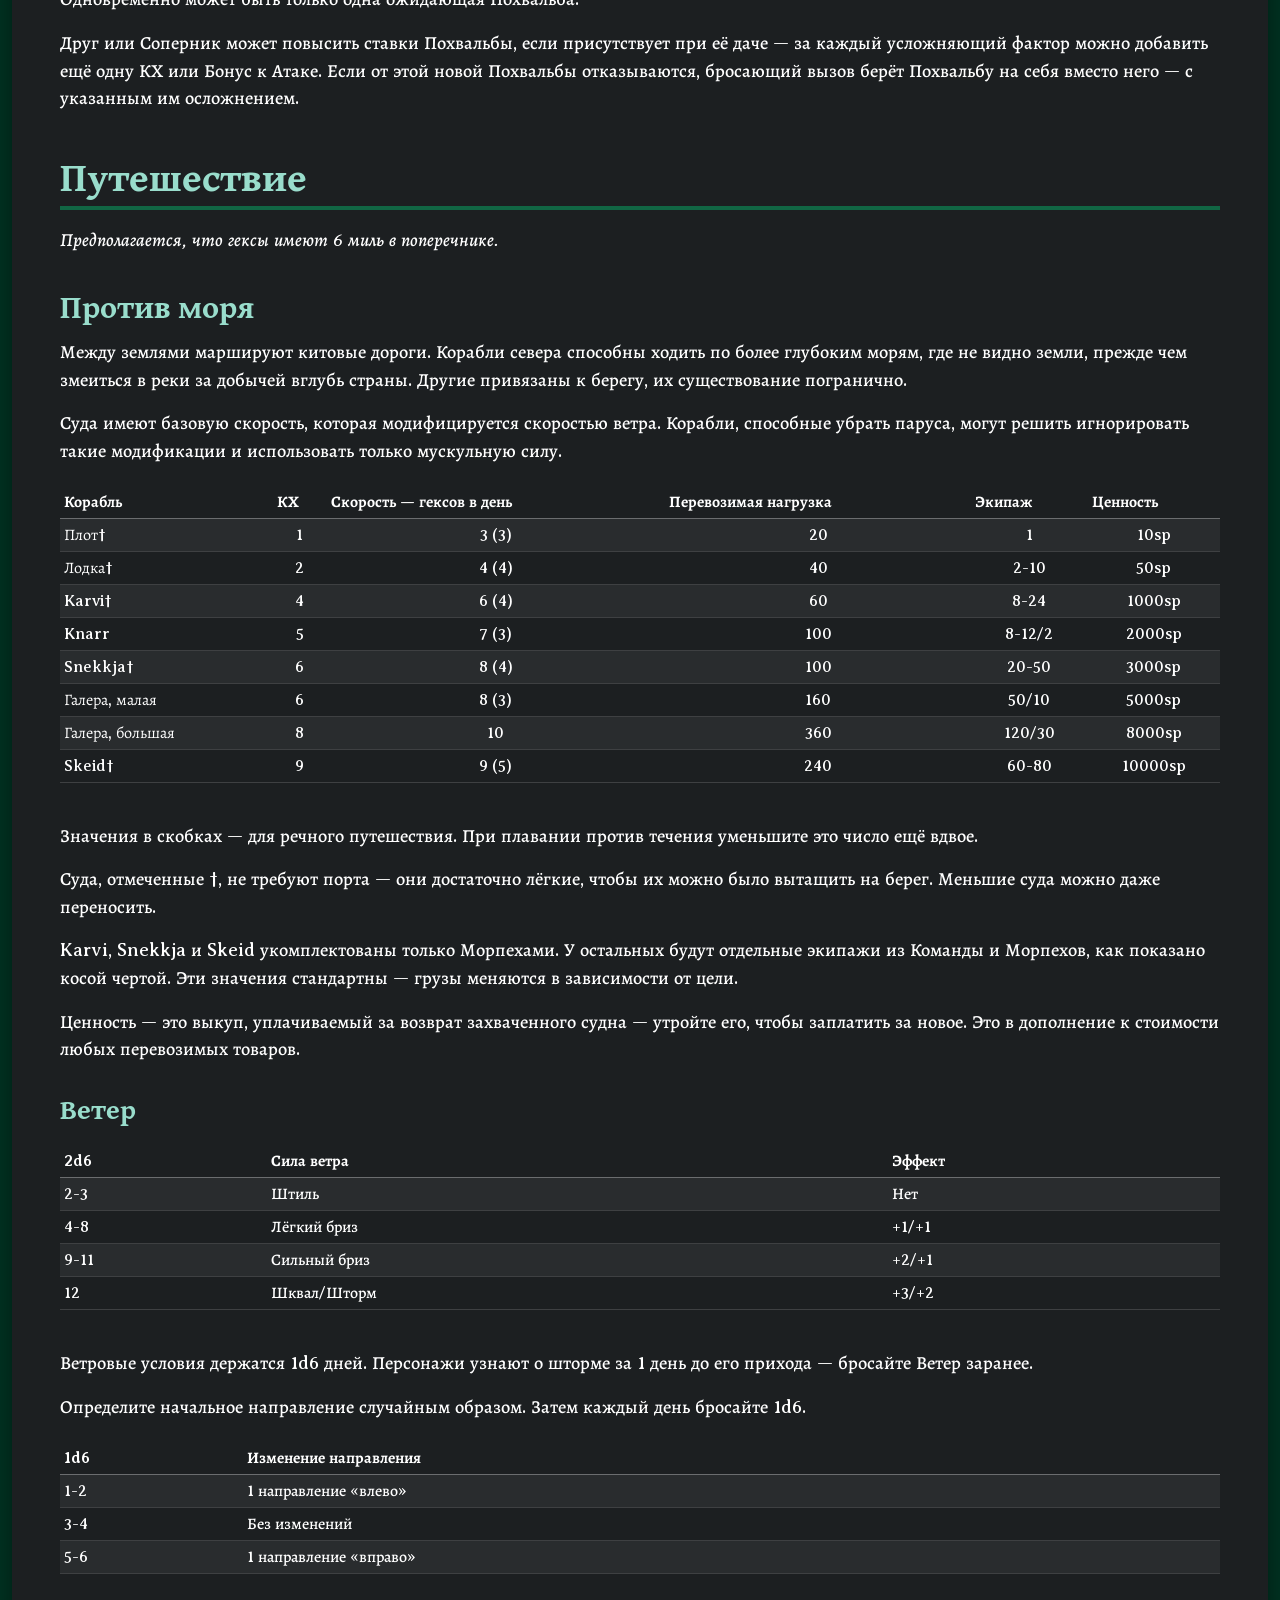
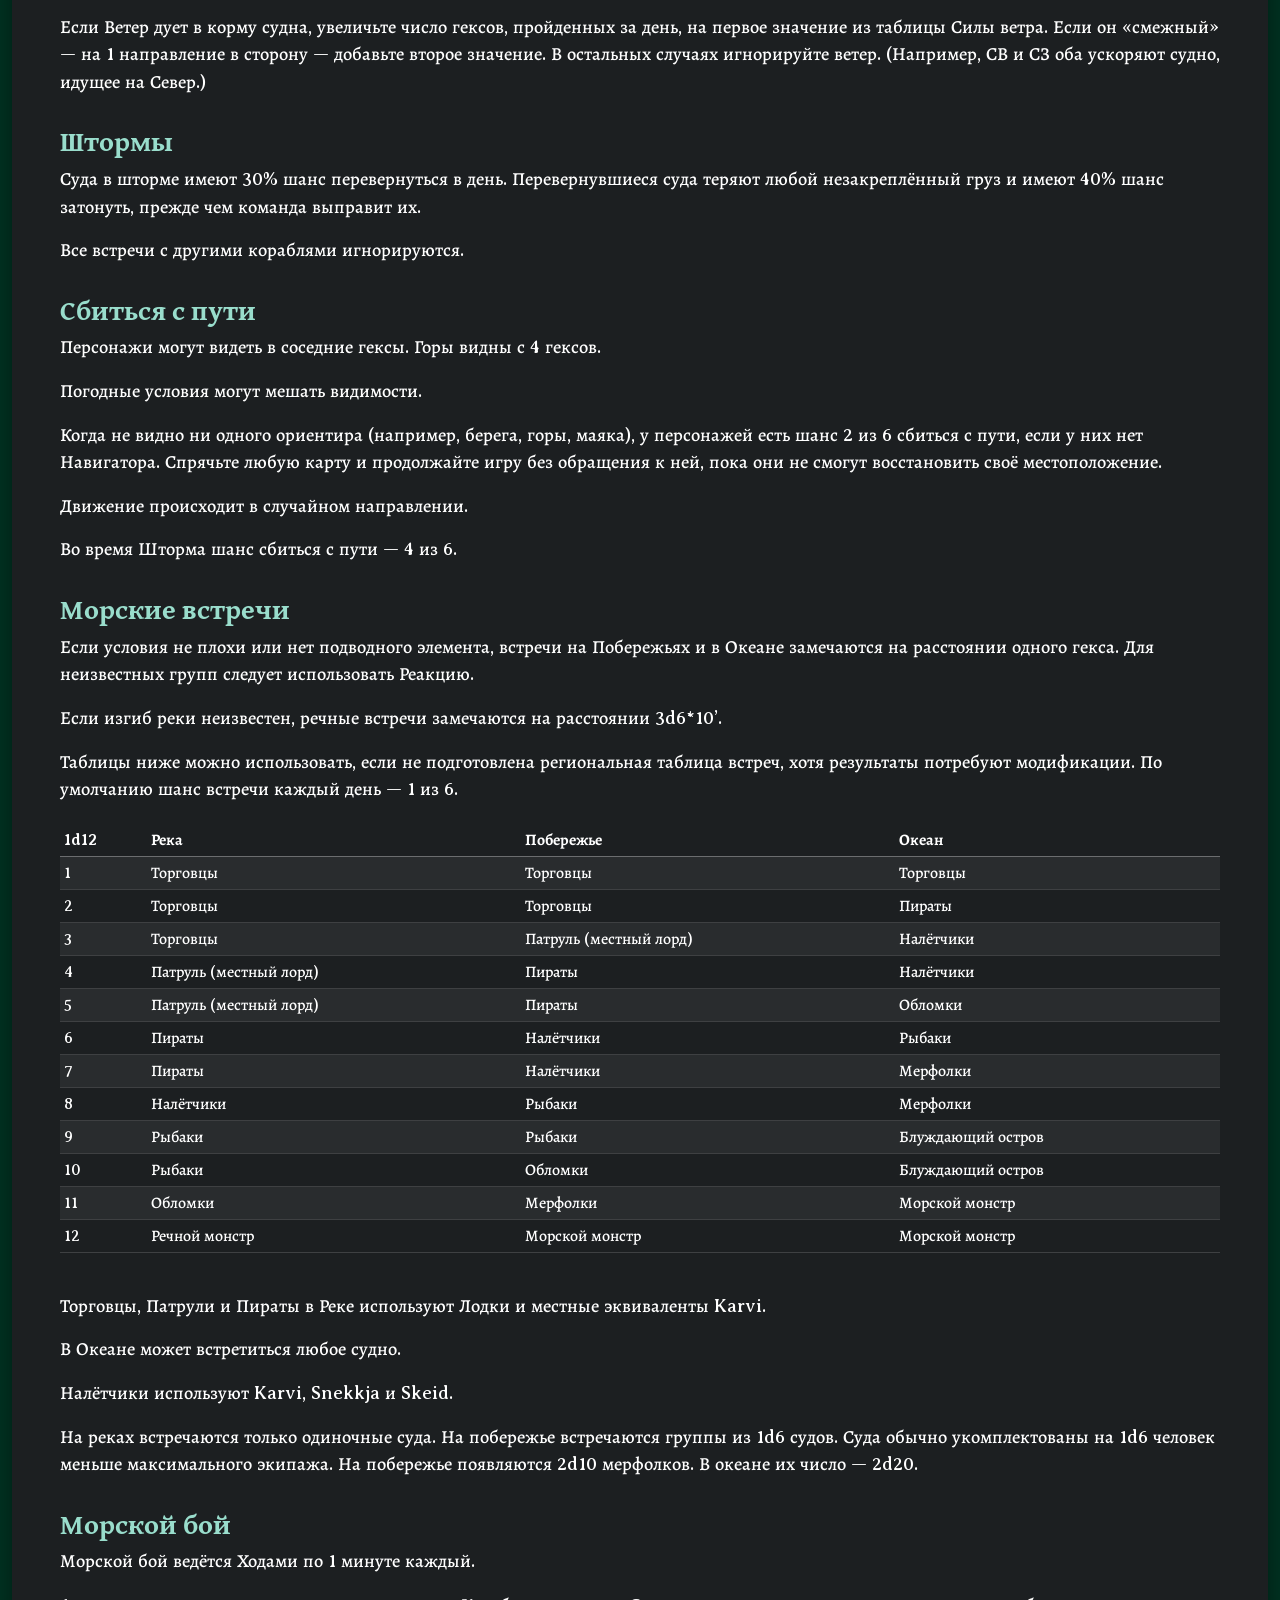
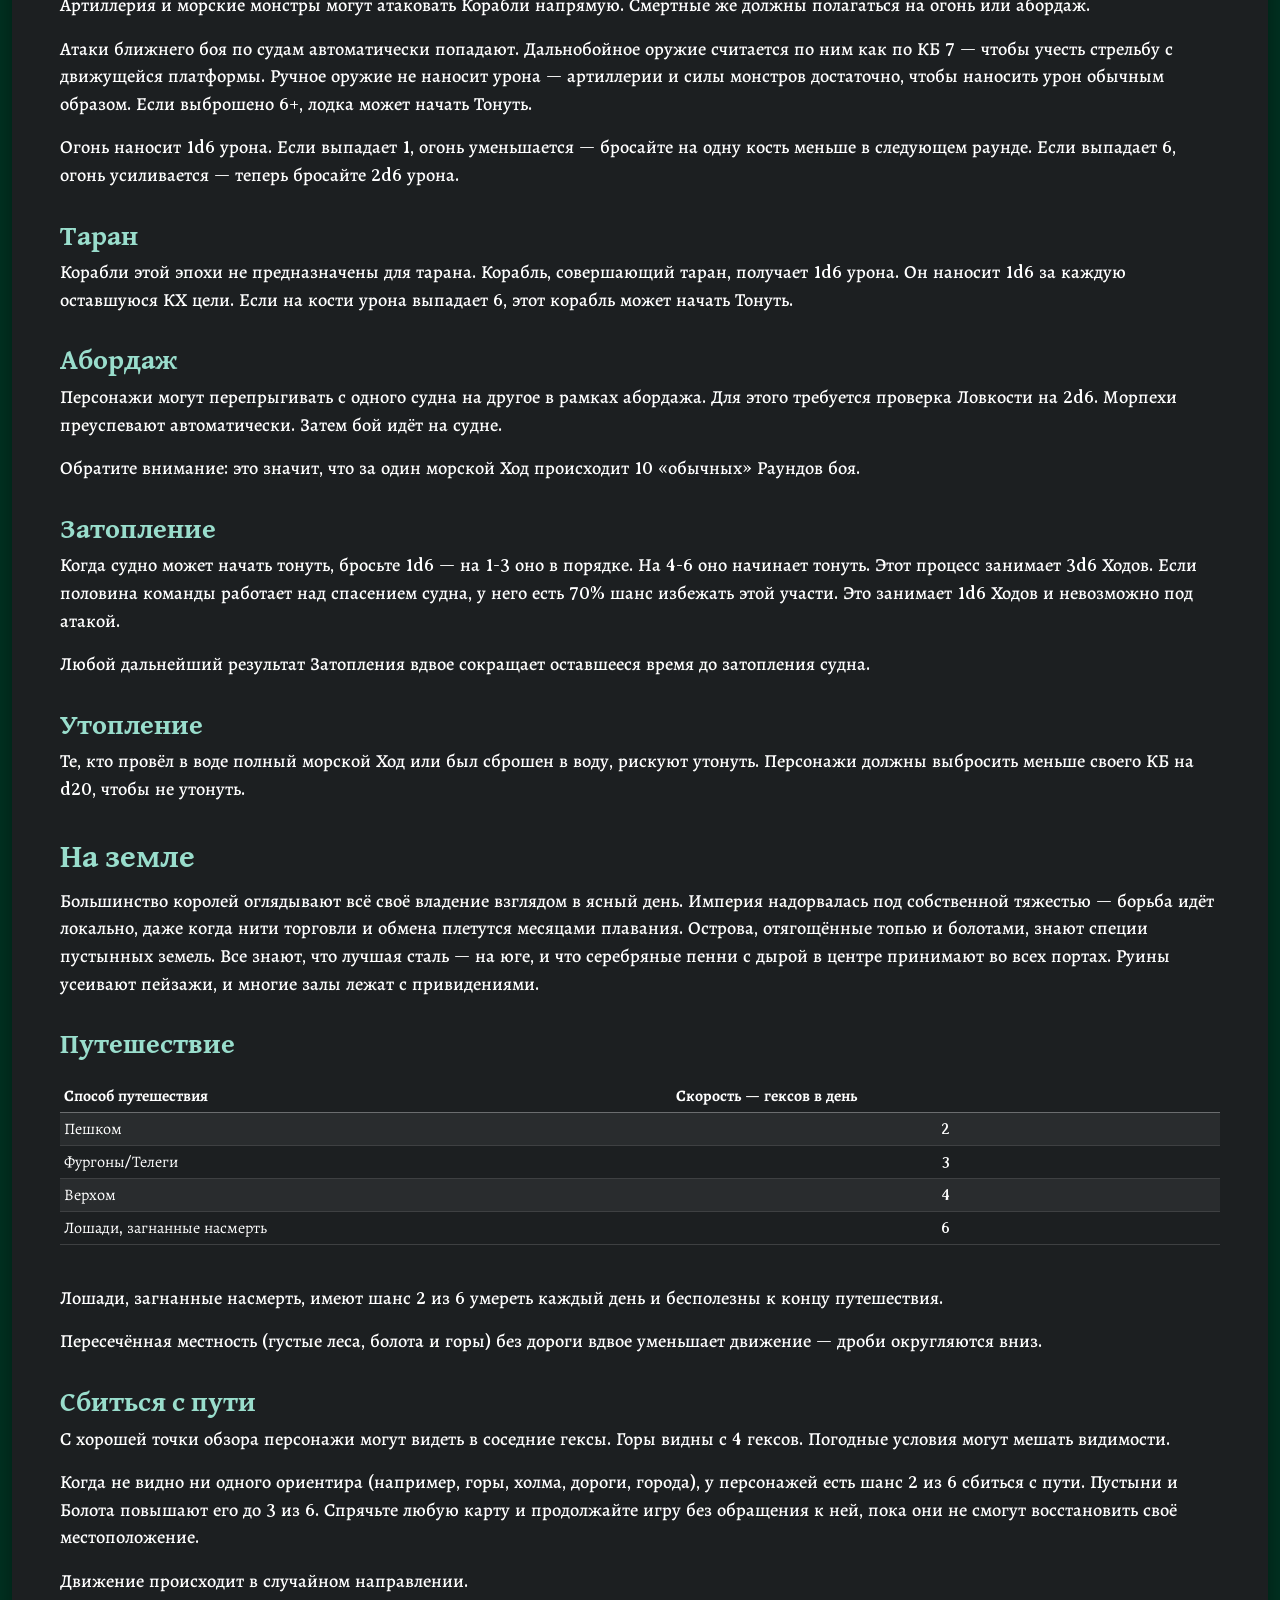
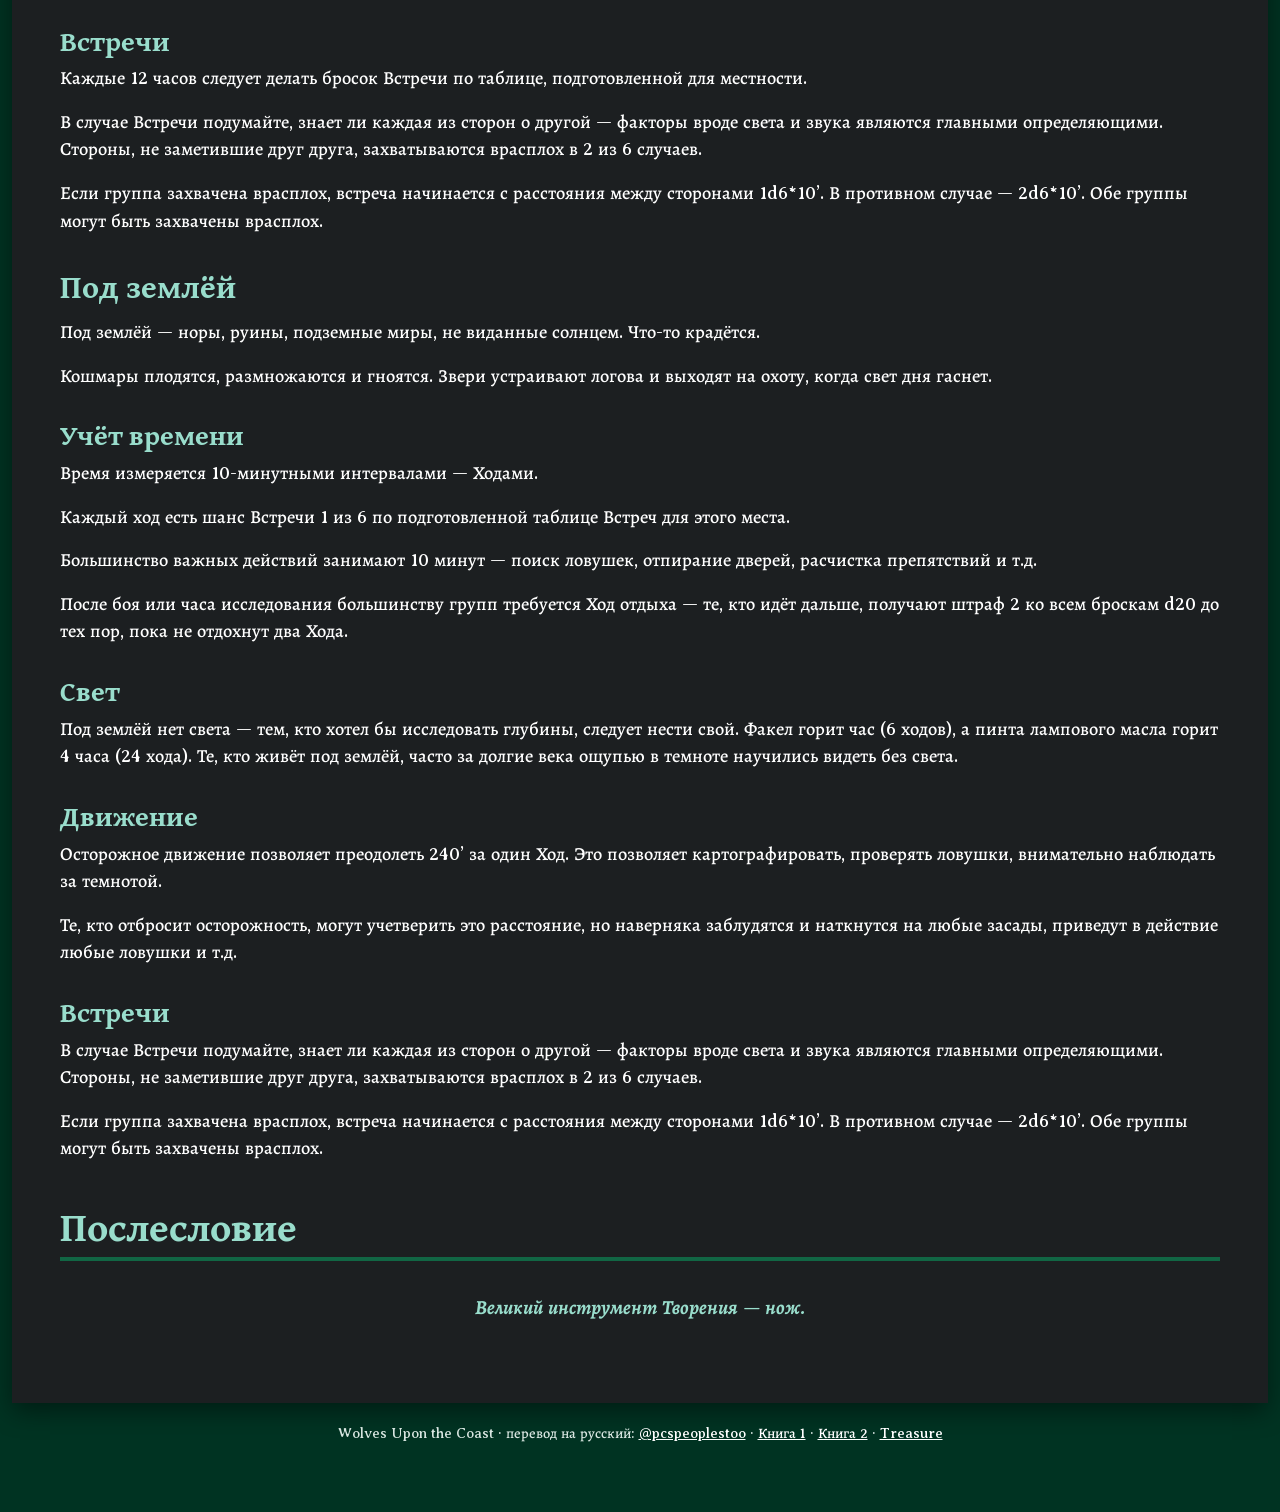
==== commit 2530ff09: "Основной текст крупнее и жирнее: Alegreya 500, 1.15rem; таблицы 1rem" ====
--- a/index.html
+++ b/index.html
@@ -7,9 +7,9 @@
     <title>Книга 1 — Правила — Wolves Upon the Coast</title>
     <link rel="preconnect" href="https://fonts.googleapis.com">
     <link rel="preconnect" href="https://fonts.gstatic.com" crossorigin>
-    <link href="https://fonts.googleapis.com/css2?family=Aladin&family=Alegreya:ital,wght@0,400;0,700;1,400;1,700&family=Averia+Serif+Libre:ital,wght@0,300;0,400;0,700;1,300;1,400&family=Gentium+Book+Plus:ital,wght@0,400;0,700;1,400&display=swap" rel="stylesheet">
+    <link href="https://fonts.googleapis.com/css2?family=Aladin&family=Alegreya:ital,wght@0,400;0,500;0,600;0,700;1,400;1,700&family=Averia+Serif+Libre:ital,wght@0,300;0,400;0,700;1,300;1,400&family=Gentium+Book+Plus:ital,wght@0,400;0,700;1,400&display=swap" rel="stylesheet">
     <link href="https://cdn.jsdelivr.net/npm/bootstrap@5.3.3/dist/css/bootstrap.min.css" rel="stylesheet">
-    <link href="assets/style.css?v=d457dec87a" rel="stylesheet">
+    <link href="assets/style.css?v=93362c56f2" rel="stylesheet">
 </head>
 <body>
 <a class="visually-hidden-focusable" href="#main">К содержанию</a>
--- a/assets/style.css
+++ b/assets/style.css
@@ -21,8 +21,8 @@
 
 body {
     font-family: "Averia Serif Libre", "Alegreya", "Times New Roman", Times, serif;
-    font-size: 1.05rem;
-    font-weight: 400;
+    font-size: 1.15rem;
+    font-weight: 500;
     line-height: 1.5;
     color: var(--wutc-ink);
     background-color: var(--wutc-deep);
@@ -251,6 +251,7 @@
 }
 
 .table {
+    font-size: 1rem;
     --bs-table-color: var(--wutc-ink);
     --bs-table-bg: transparent;
     --bs-table-border-color: rgba(255, 255, 255, .15);
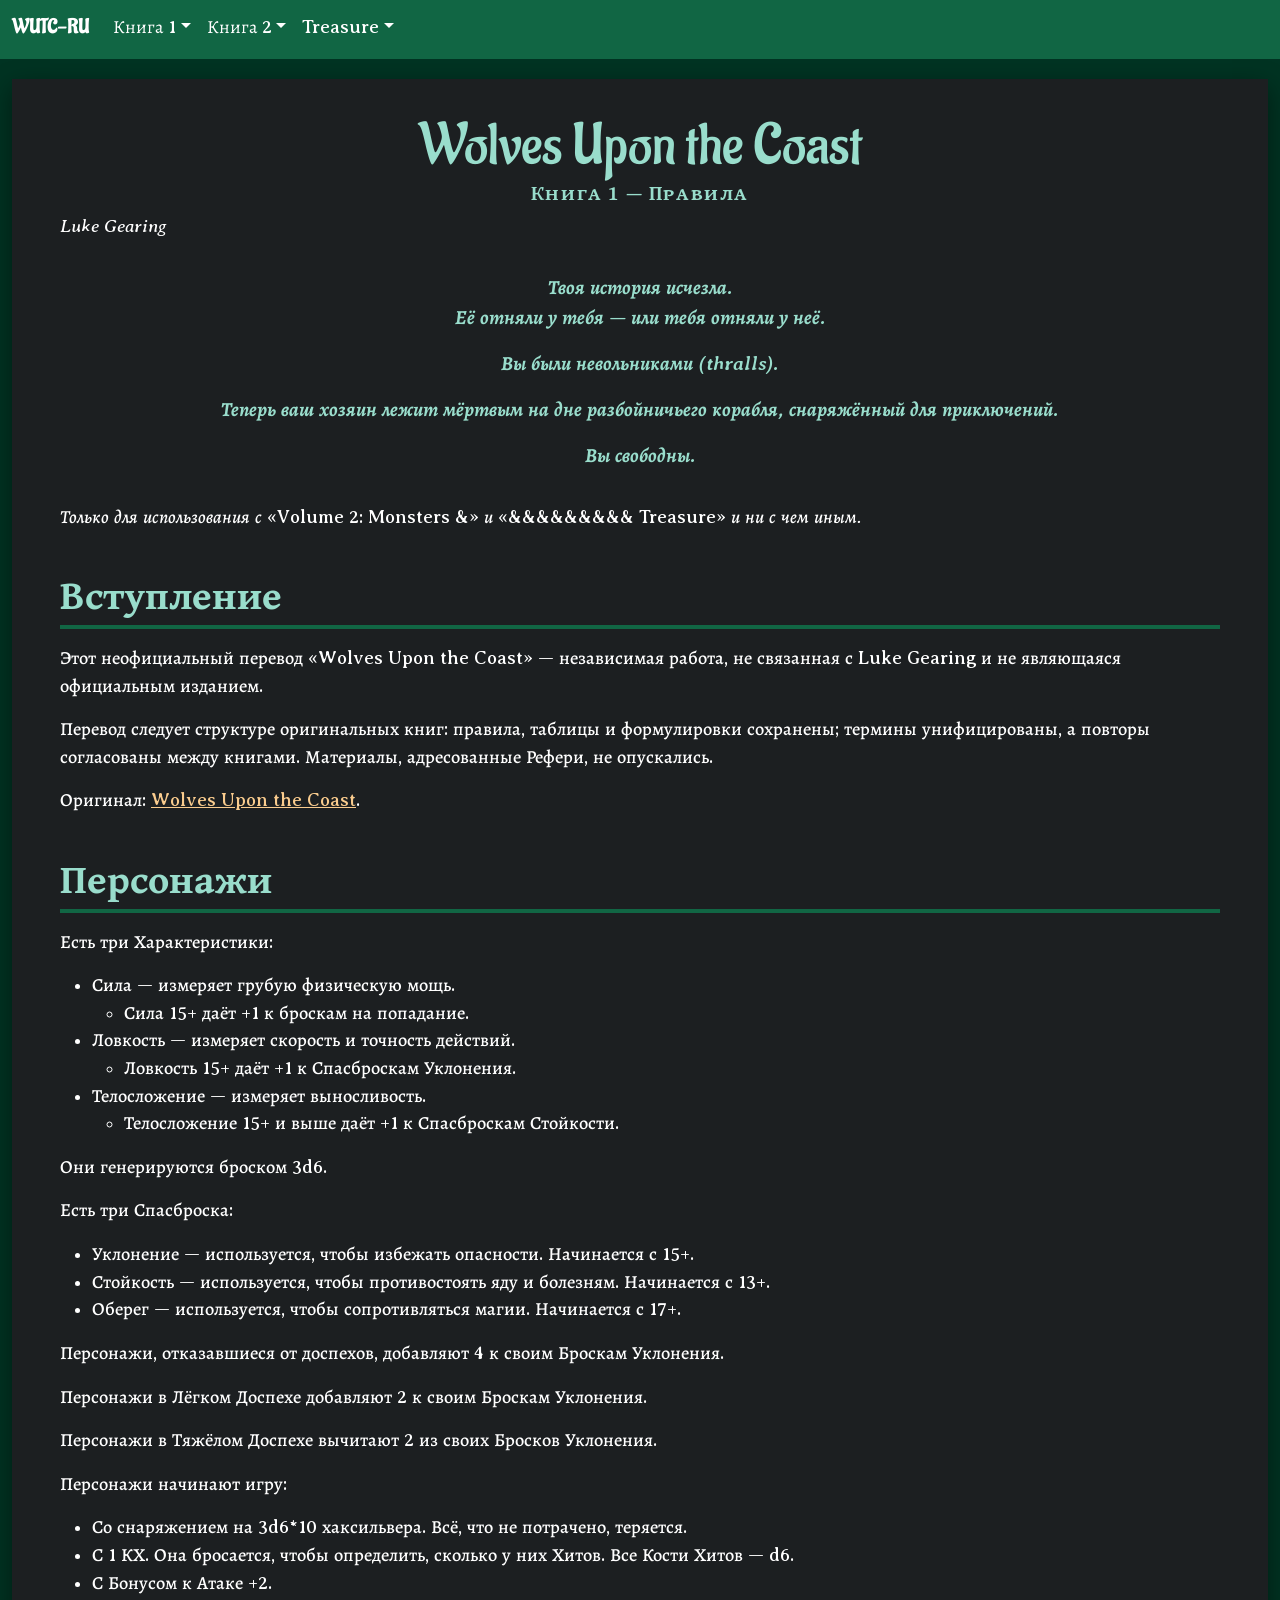
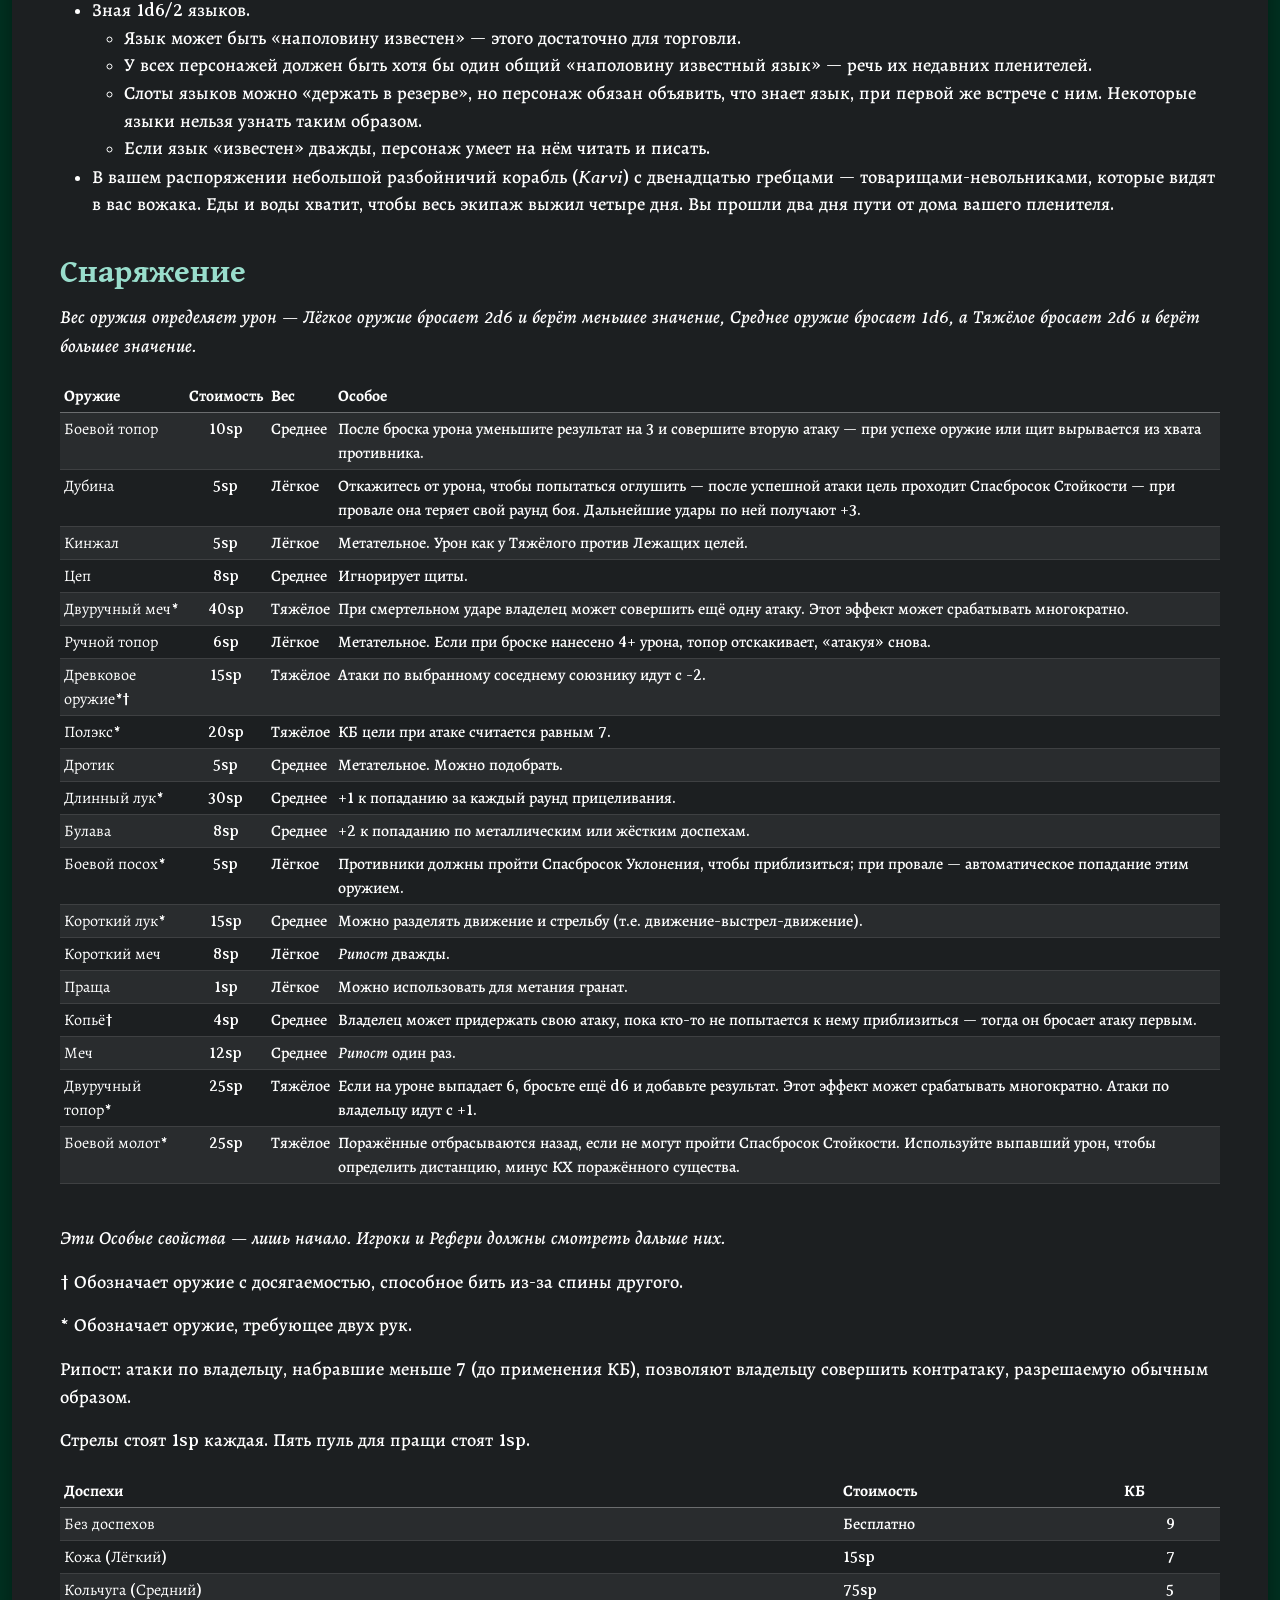
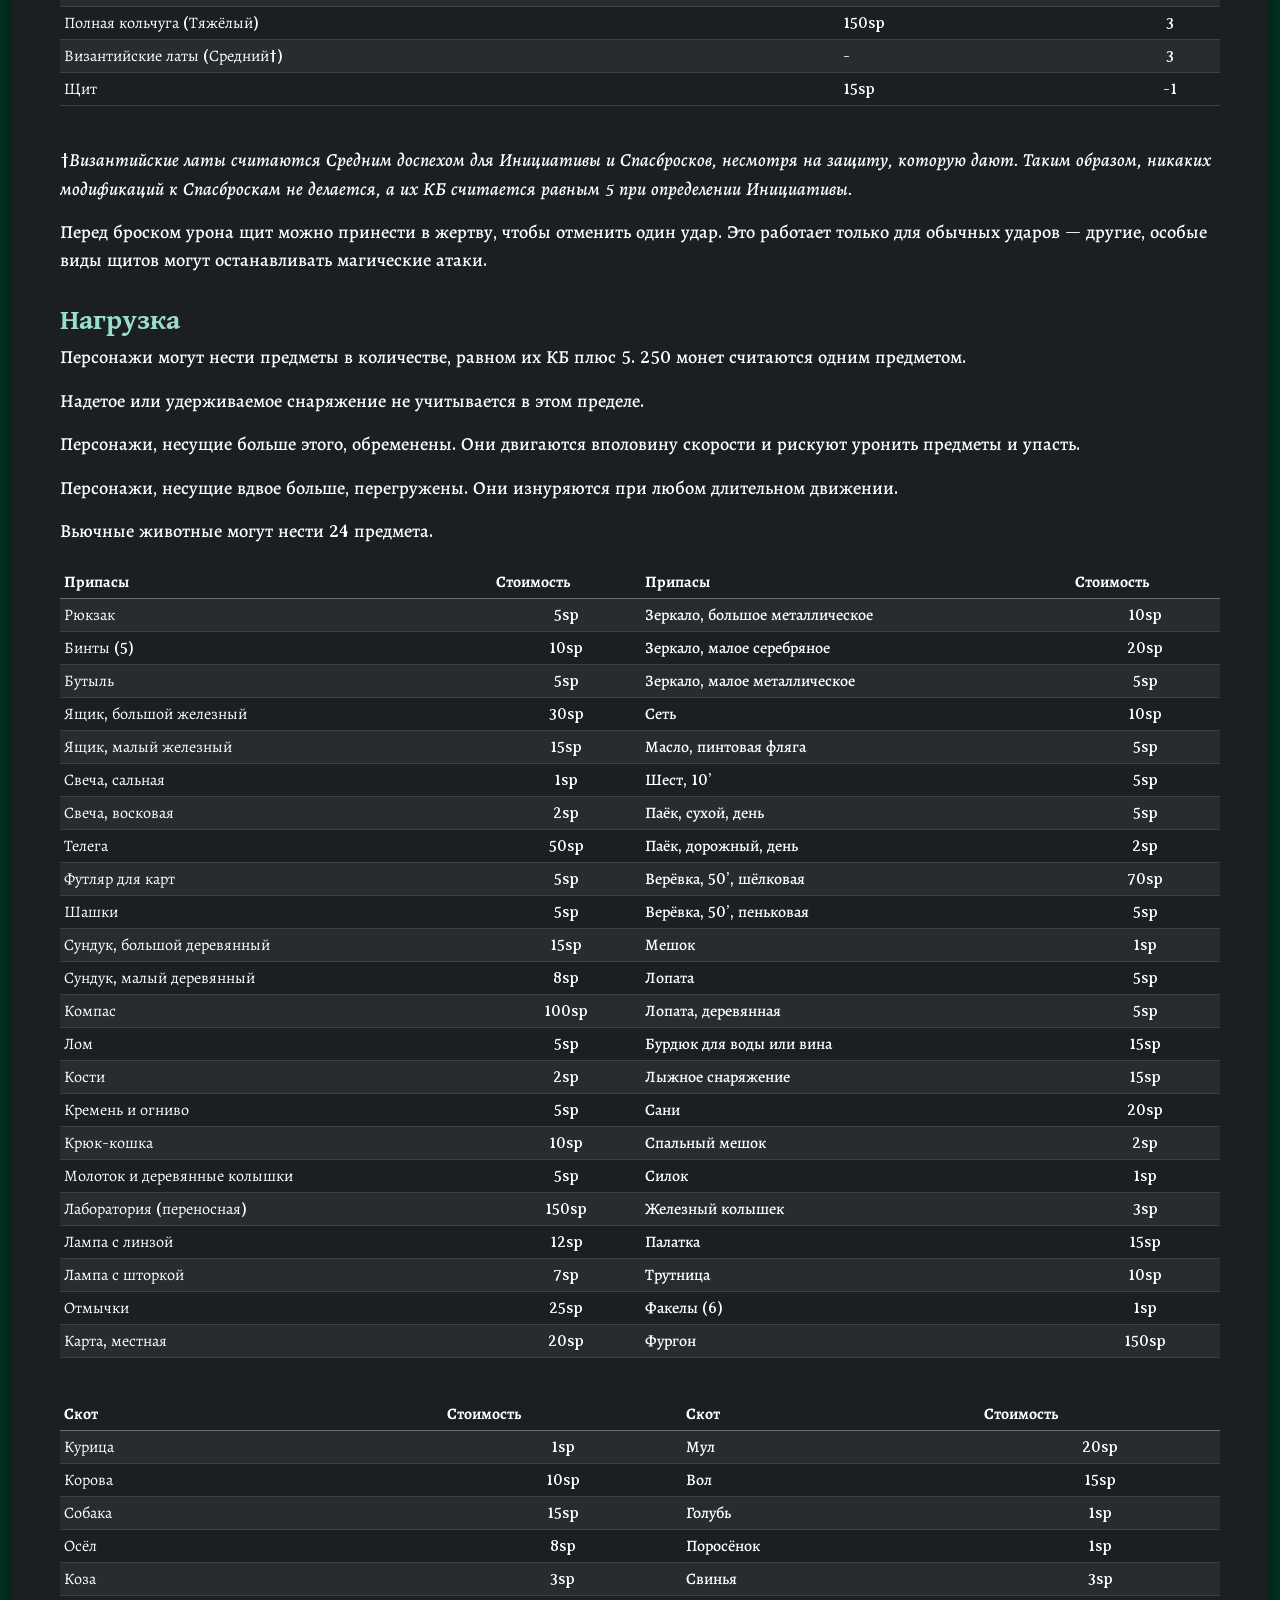
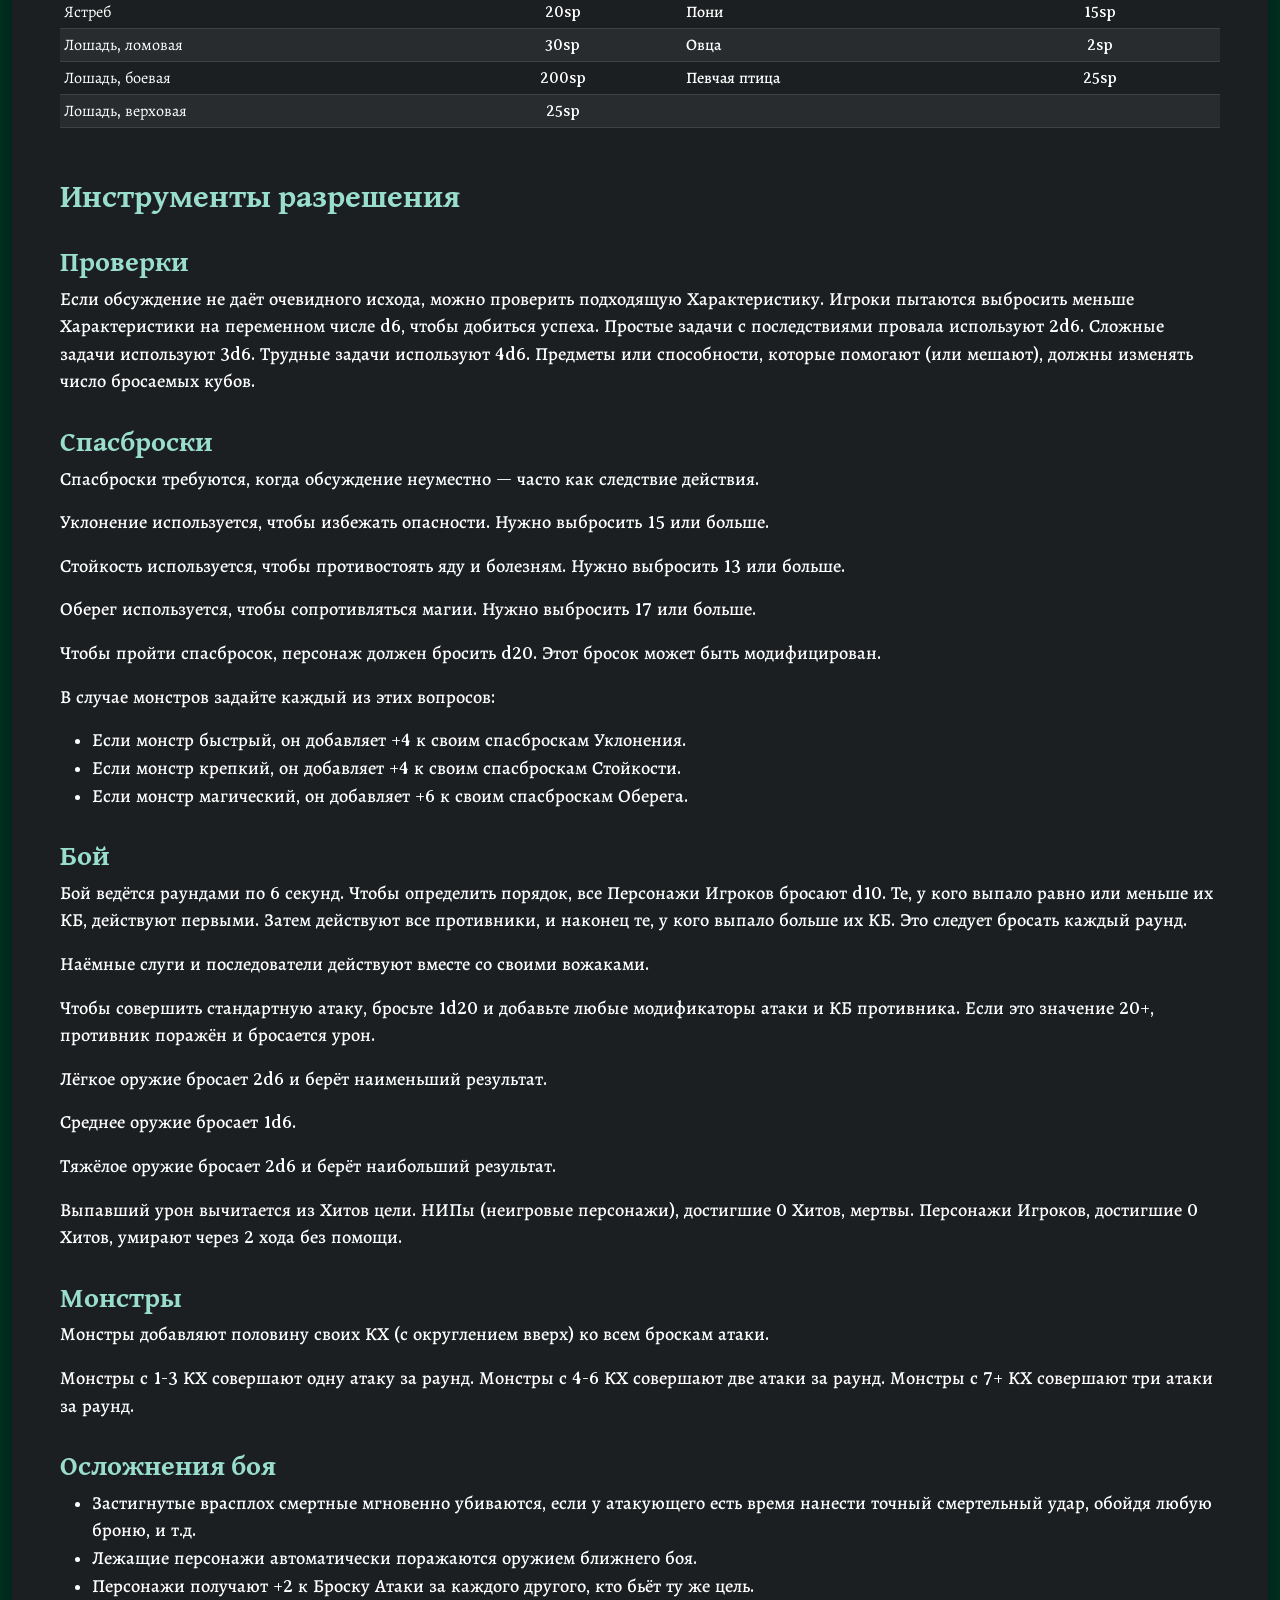
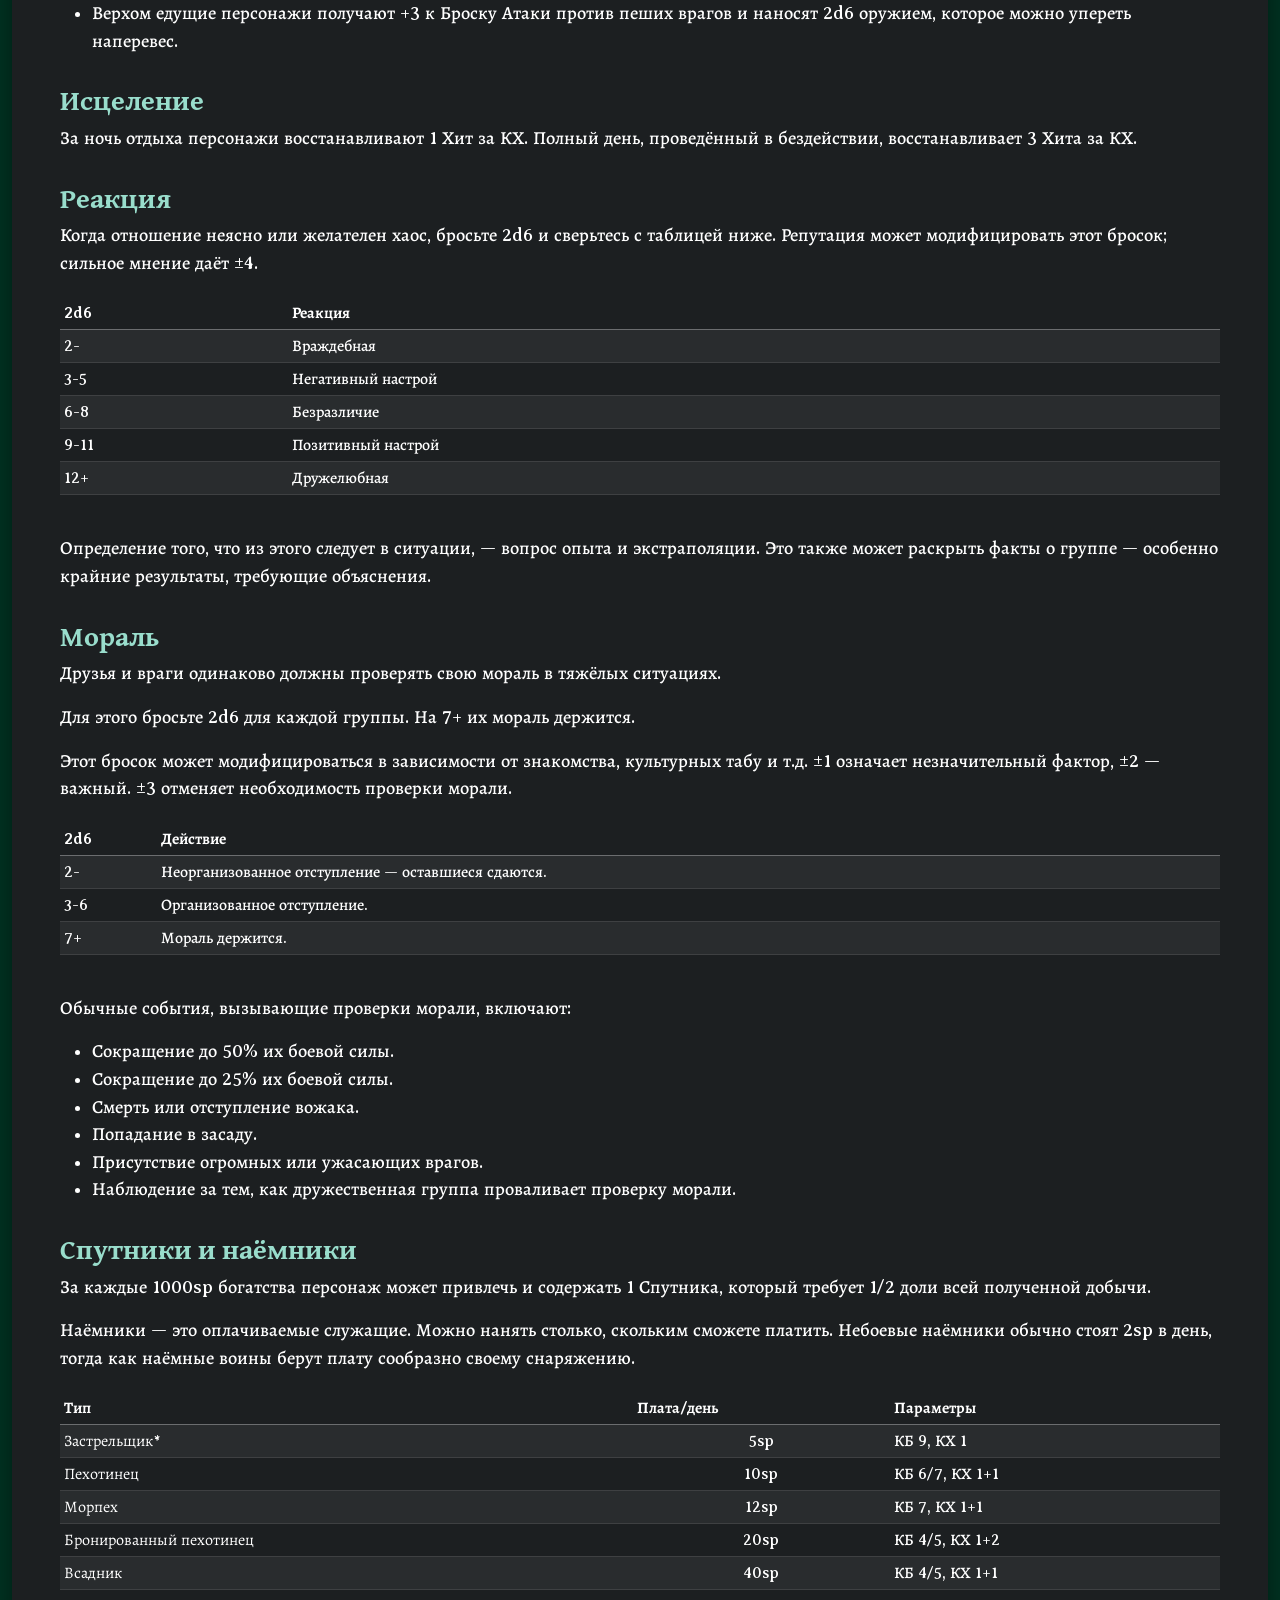
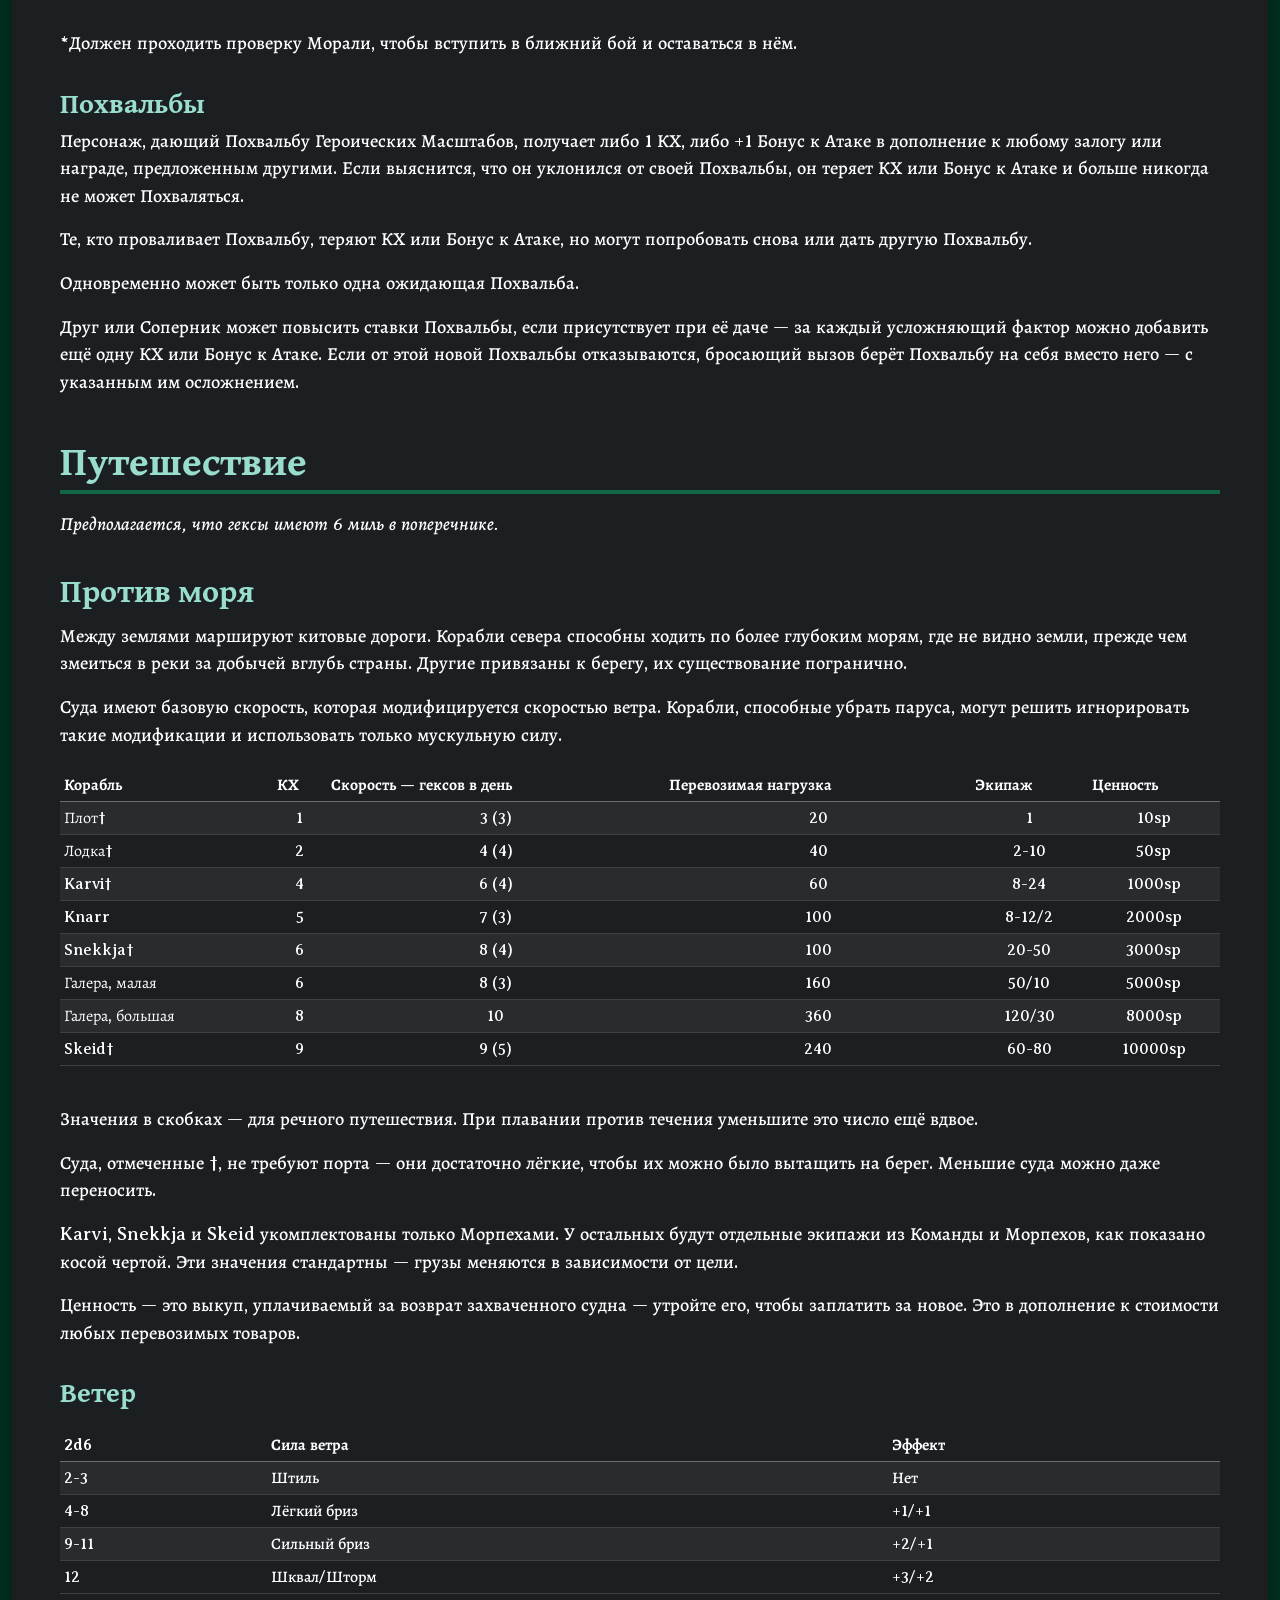
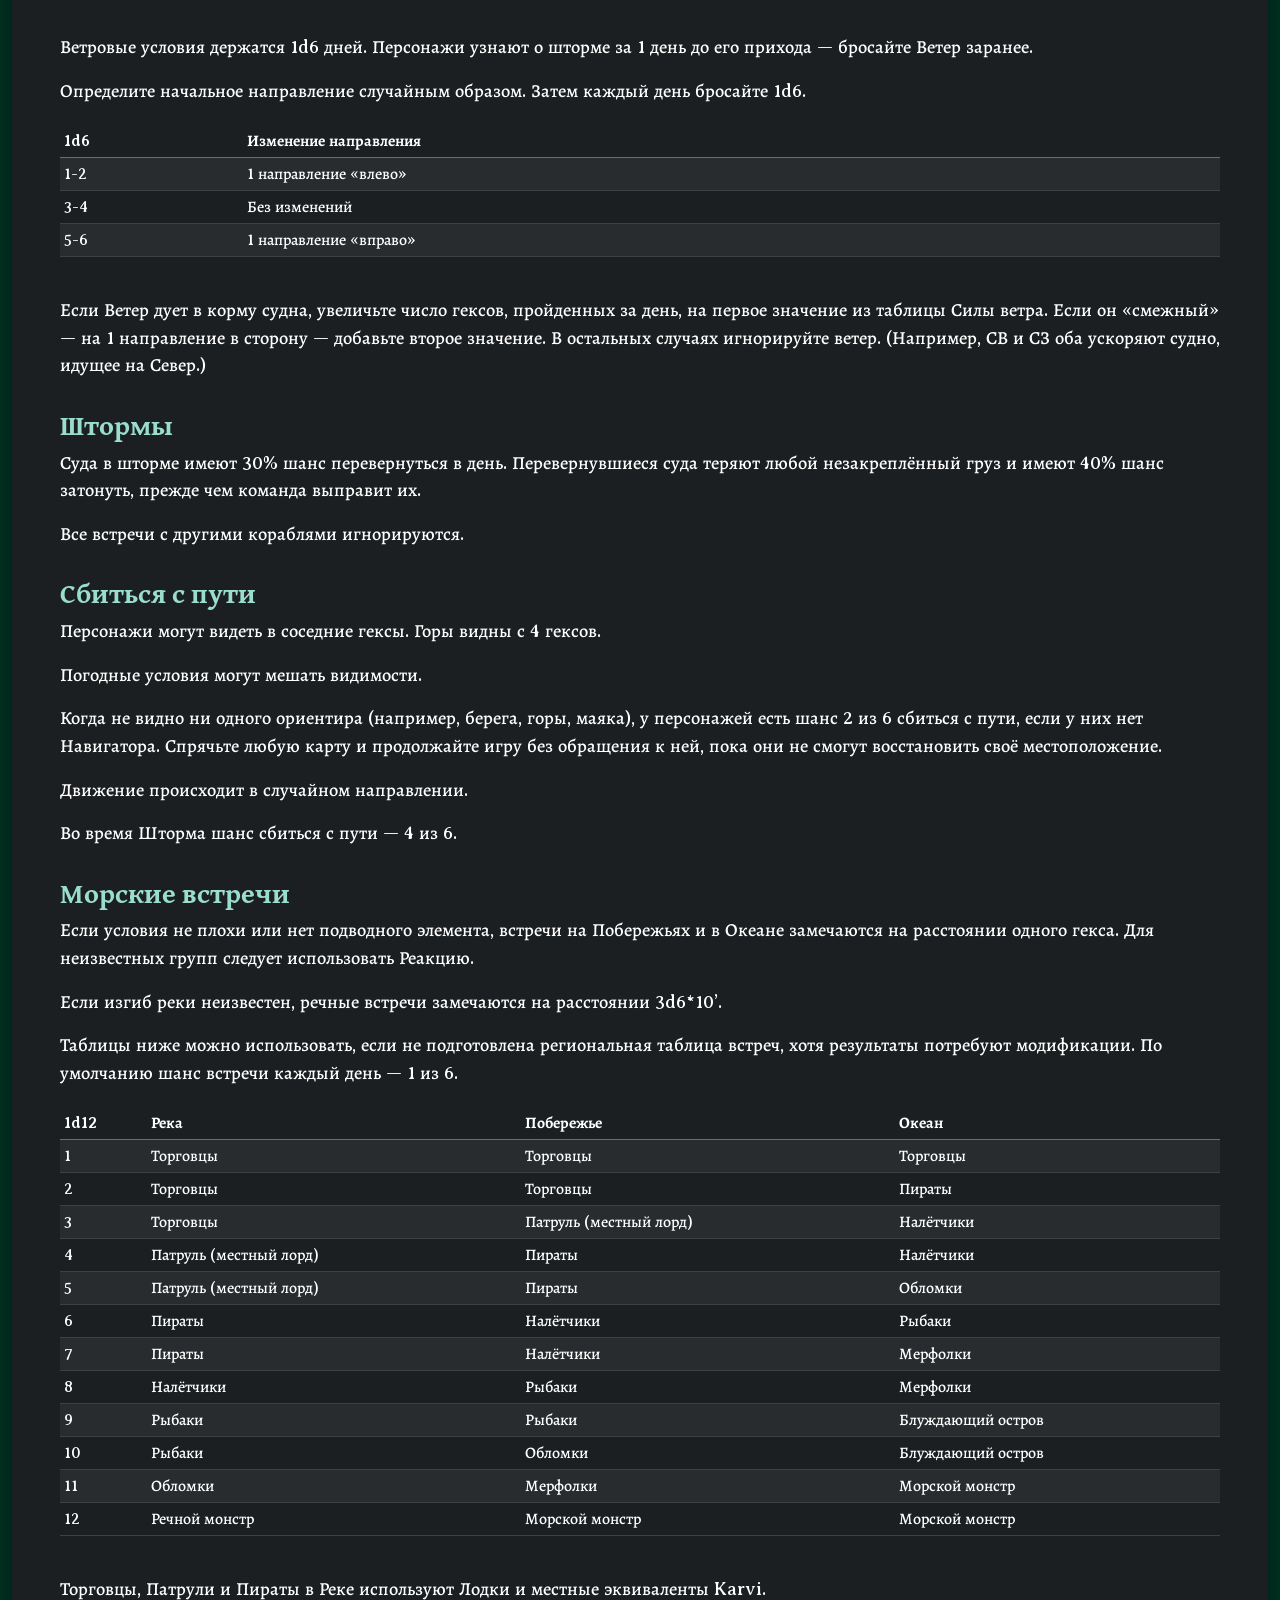
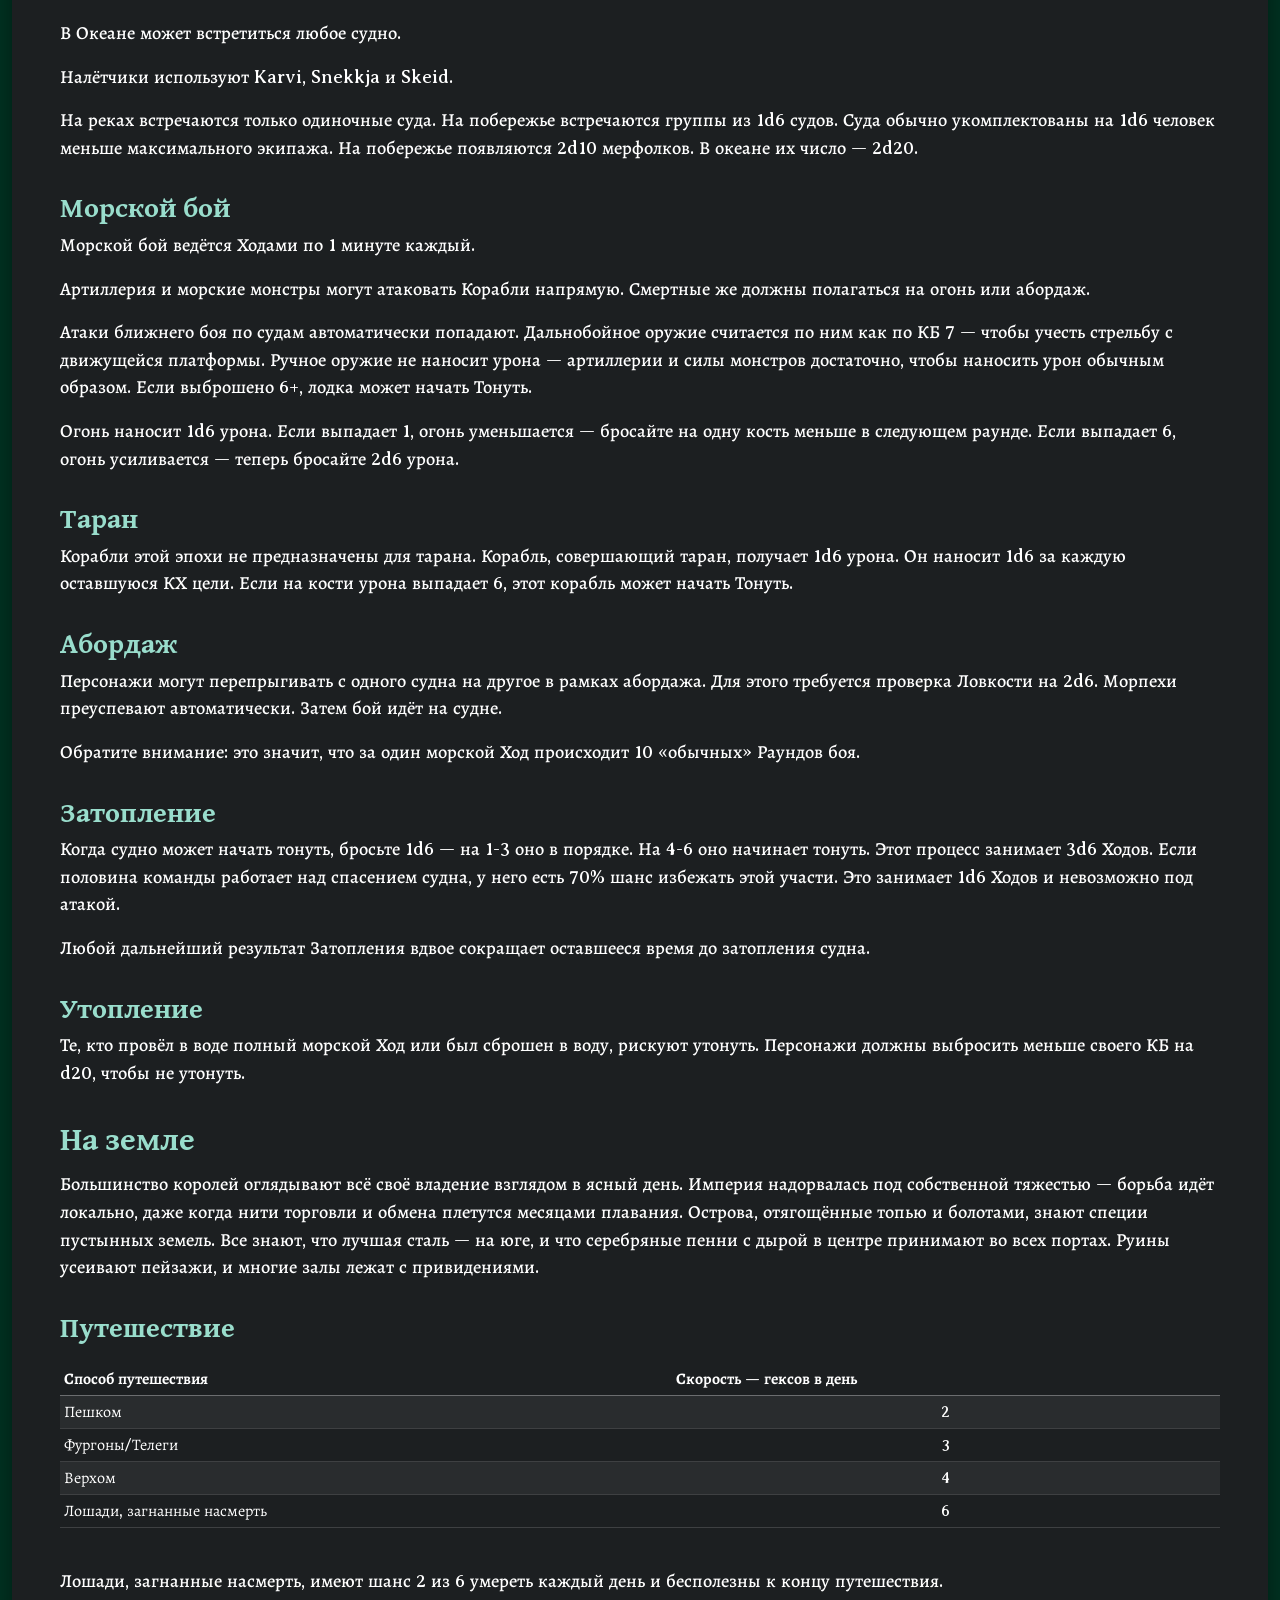
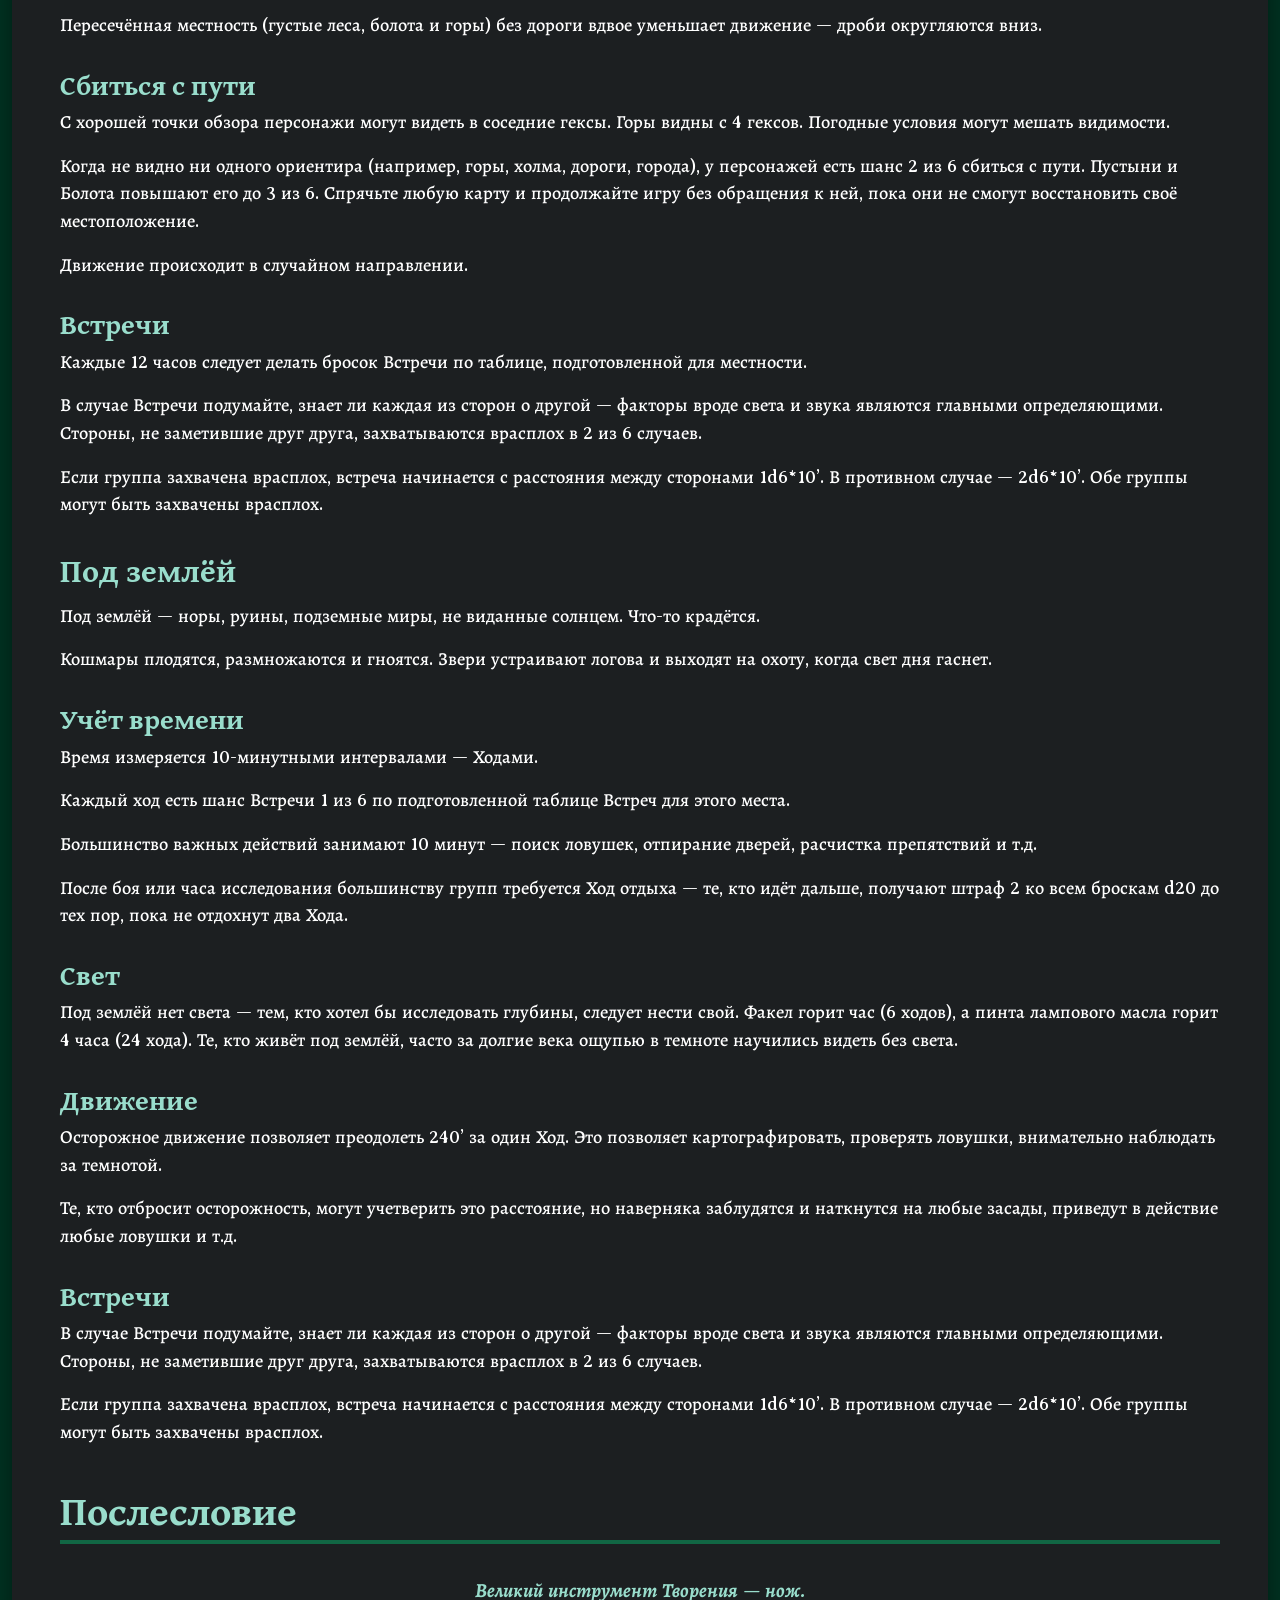
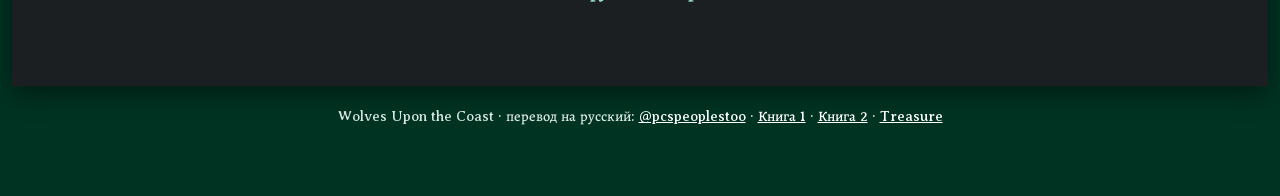
==== commit 55e0398a: "Вступления для Книги 1 и 2, индекс заклинаний/оберегов, фиолетовый акцент магии" ====
--- a/index.html
+++ b/index.html
@@ -9,9 +9,9 @@
     <link rel="preconnect" href="https://fonts.gstatic.com" crossorigin>
     <link href="https://fonts.googleapis.com/css2?family=Aladin&family=Alegreya:ital,wght@0,400;0,500;0,600;0,700;1,400;1,700&family=Averia+Serif+Libre:ital,wght@0,300;0,400;0,700;1,300;1,400&family=Gentium+Book+Plus:ital,wght@0,400;0,700;1,400&display=swap" rel="stylesheet">
     <link href="https://cdn.jsdelivr.net/npm/bootstrap@5.3.3/dist/css/bootstrap.min.css" rel="stylesheet">
-    <link href="assets/style.css?v=93362c56f2" rel="stylesheet">
+    <link href="assets/style.css?v=2e99d3b751" rel="stylesheet">
 </head>
-<body>
+<body class="">
 <a class="visually-hidden-focusable" href="#main">К содержанию</a>
 <nav class="navbar navbar-expand-md sticky-top wutc-navbar">
     <div class="container-xxl">
@@ -22,8 +22,8 @@
         </button>
         <div class="collapse navbar-collapse" id="wutcNav">
             <ul class="navbar-nav me-auto">
-                <li class="nav-item dropdown"><a class="nav-link dropdown-toggle" href="index.html" role="button" data-bs-toggle="dropdown" aria-expanded="false">Книга 1</a><ul class="dropdown-menu"><li><a class="dropdown-item" href="index.html#персонажи">Персонажи</a></li><li><a class="dropdown-item" href="index.html#снаряжение">Снаряжение</a></li><li><a class="dropdown-item" href="index.html#инструменты-разрешения">Инструменты разрешения</a></li><li><a class="dropdown-item" href="index.html#путешествие">Путешествие</a></li><li><a class="dropdown-item" href="index.html#против-моря">Против моря</a></li><li><a class="dropdown-item" href="index.html#на-земле">На земле</a></li><li><a class="dropdown-item" href="index.html#под-землёй">Под землёй</a></li><li><a class="dropdown-item" href="index.html#послесловие">Послесловие</a></li></ul></li>
-                <li class="nav-item dropdown"><a class="nav-link dropdown-toggle" href="magic.html" role="button" data-bs-toggle="dropdown" aria-expanded="false">Книга 2</a><ul class="dropdown-menu"><li><a class="dropdown-item" href="magic.html#заклинания">Заклинания</a></li><li><a class="dropdown-item" href="magic.html#оберег">Оберег</a></li><li><a class="dropdown-item" href="magic.html#приложение-1-изгнание-нежити">Приложение 1: Изгнание нежити</a></li></ul></li>
+                <li class="nav-item dropdown"><a class="nav-link dropdown-toggle" href="index.html" role="button" data-bs-toggle="dropdown" aria-expanded="false">Книга 1</a><ul class="dropdown-menu"><li><a class="dropdown-item" href="index.html#вступление">Вступление</a></li><li><a class="dropdown-item" href="index.html#персонажи">Персонажи</a></li><li><a class="dropdown-item" href="index.html#снаряжение">Снаряжение</a></li><li><a class="dropdown-item" href="index.html#инструменты-разрешения">Инструменты разрешения</a></li><li><a class="dropdown-item" href="index.html#путешествие">Путешествие</a></li><li><a class="dropdown-item" href="index.html#против-моря">Против моря</a></li><li><a class="dropdown-item" href="index.html#на-земле">На земле</a></li><li><a class="dropdown-item" href="index.html#под-землёй">Под землёй</a></li><li><a class="dropdown-item" href="index.html#послесловие">Послесловие</a></li></ul></li>
+                <li class="nav-item dropdown"><a class="nav-link dropdown-toggle" href="magic.html" role="button" data-bs-toggle="dropdown" aria-expanded="false">Книга 2</a><ul class="dropdown-menu"><li><a class="dropdown-item" href="magic.html#слово-предостережения">Слово предостережения</a></li><li><a class="dropdown-item" href="magic.html#заклинания">Заклинания</a></li><li><a class="dropdown-item" href="magic.html#оберег">Оберег</a></li><li><a class="dropdown-item" href="magic.html#приложение-1-изгнание-нежити">Приложение 1: Изгнание нежити</a></li></ul></li>
                 <li class="nav-item dropdown"><a class="nav-link dropdown-toggle" href="treasure.html" role="button" data-bs-toggle="dropdown" aria-expanded="false">Treasure</a><ul class="dropdown-menu"><li><a class="dropdown-item" href="treasure.html#таблицы-сокровищ">Таблицы сокровищ</a></li><li><a class="dropdown-item" href="treasure.html#монеты">Монеты</a></li><li><a class="dropdown-item" href="treasure.html#товары-1d100">Товары (1d100)</a></li><li><a class="dropdown-item" href="treasure.html#артефакты-d20">Артефакты (d20)</a></li><li><a class="dropdown-item" href="treasure.html#карты">Карты</a></li><li><a class="dropdown-item" href="treasure.html#магические-предметы-d100">Магические предметы (d100)</a></li></ul></li>
             </ul>
         </div>
@@ -39,6 +39,11 @@
 
 
 <p><em>Только для использования с</em> «Volume 2: Monsters &amp;» <em>и</em> «&amp;&amp;&amp;&amp;&amp;&amp;&amp;&amp;&amp; Treasure» <em>и ни с чем иным.</em></p>
+
+<h2 id="вступление"><a aria-hidden="true" class="header-anchor" href="#вступление" tabindex="-1" title="Ссылка на раздел">#</a>Вступление</h2>
+<p>Этот неофициальный перевод «Wolves Upon the Coast» — независимая работа, не связанная с Luke Gearing и не являющаяся официальным изданием.</p>
+<p>Перевод следует структуре оригинальных книг: правила, таблицы и формулировки сохранены; термины унифицированы, а повторы согласованы между книгами. Материалы, адресованные Рефери, не опускались.</p>
+<p>Оригинал: <a href="https://lukegearing.blot.im/wolves-upon-the-coast">Wolves Upon the Coast</a>.</p>
 <h2 id="персонажи"><a aria-hidden="true" class="header-anchor" href="#персонажи" tabindex="-1" title="Ссылка на раздел">#</a>Персонажи</h2>
 <p>Есть три Характеристики:</p>
 <ul>
--- a/assets/style.css
+++ b/assets/style.css
@@ -265,6 +265,51 @@
     border-bottom-color: rgba(255, 255, 255, .35);
 }
 
+/* ---------- Вступление и индекс ---------- */
+
+.alert {
+    border: .25rem solid var(--wutc-rule);
+    border-radius: 0;
+    background: linear-gradient(180deg, var(--wutc-paper-soft), var(--wutc-paper));
+    color: var(--wutc-ink);
+    padding: 1rem 1.25rem .75rem;
+    margin: 1.5rem 0;
+}
+
+.wutc-qr {
+    list-style: none;
+    padding-left: 0;
+    margin: 0;
+    column-count: 2;
+    column-gap: 2rem;
+}
+
+@media (min-width: 768px) {
+    .wutc-qr {
+        column-count: 3;
+    }
+}
+
+@media (min-width: 1200px) {
+    .wutc-qr {
+        column-count: 4;
+    }
+}
+
+.wutc-qr li {
+    break-inside: avoid;
+    margin-bottom: .25rem;
+}
+
+/* ---------- Книга 2: фиолетовый акцент ---------- */
+
+.page-magic {
+    --wutc-green: #d9c;
+    --wutc-rule: #614;
+    --wutc-navbar: #614;
+    --wutc-deep: #302;
+}
+
 /* ---------- Мелкое ---------- */
 
 code {
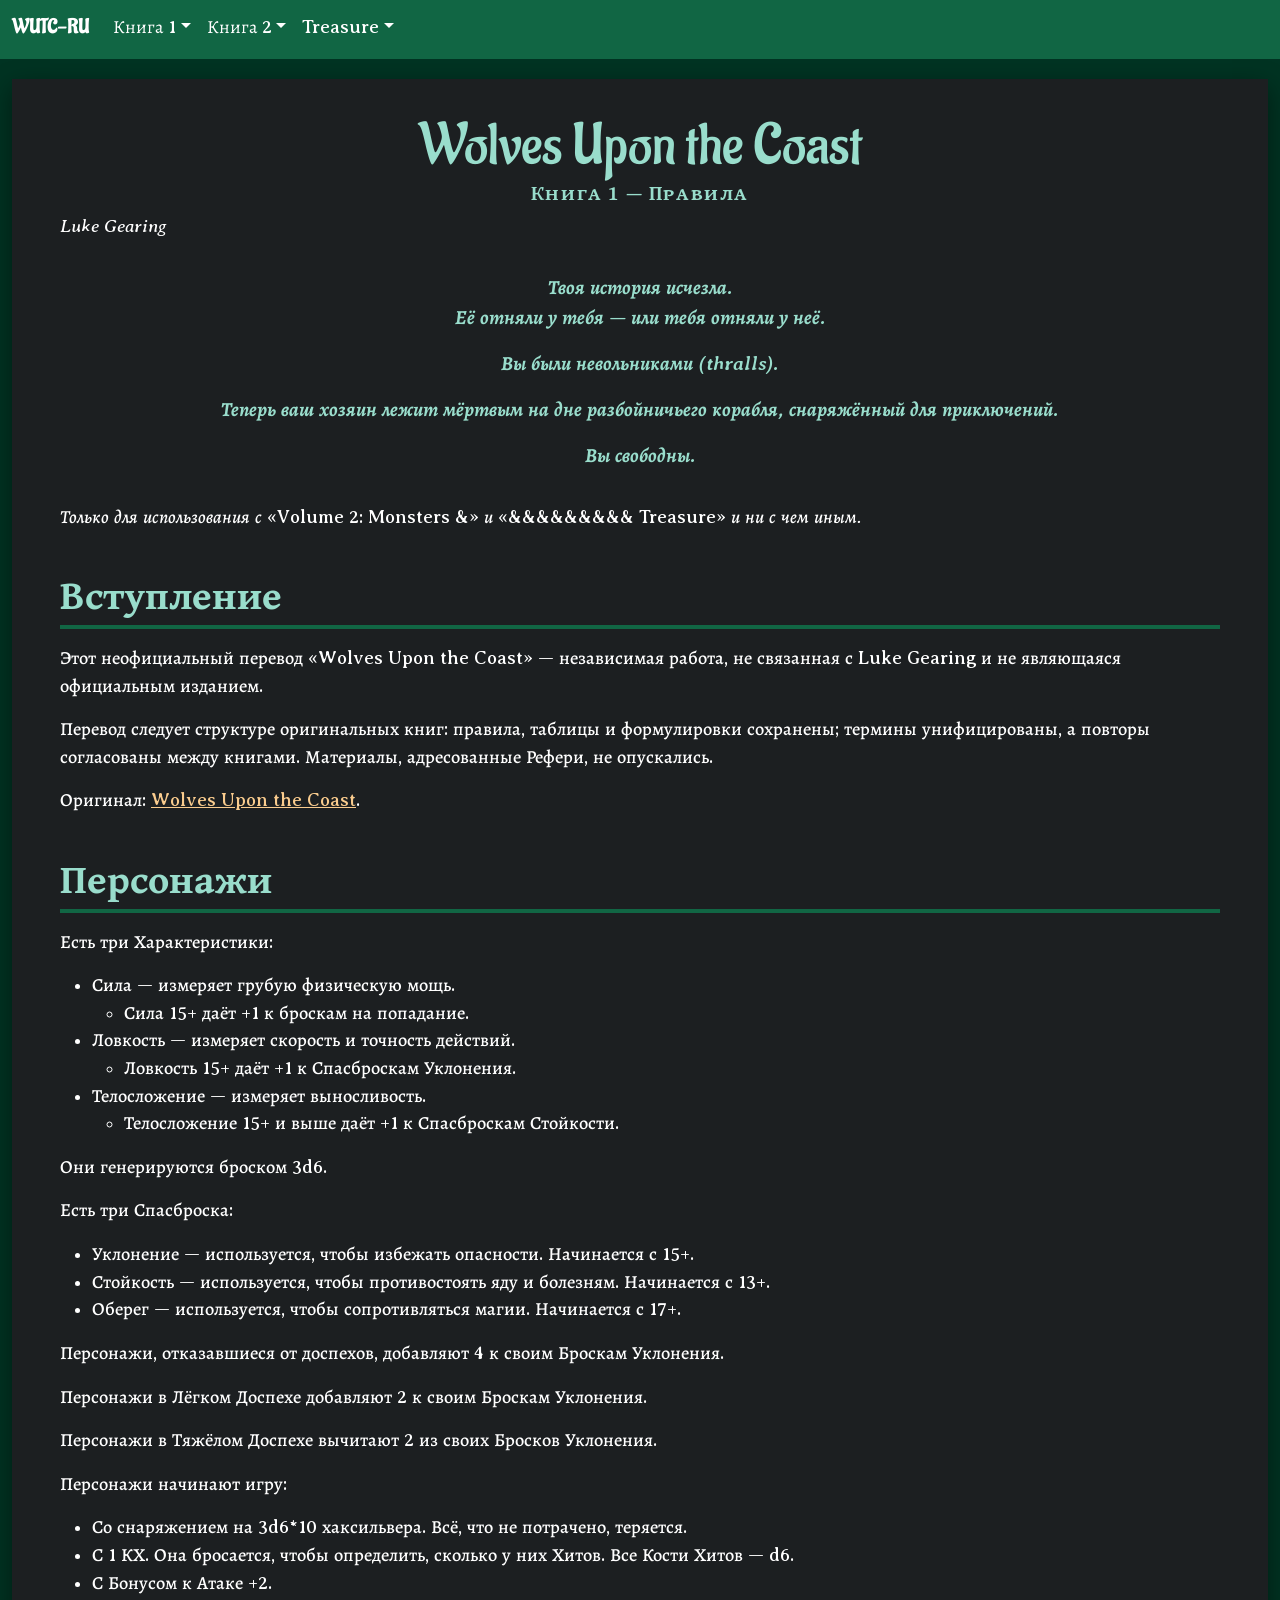
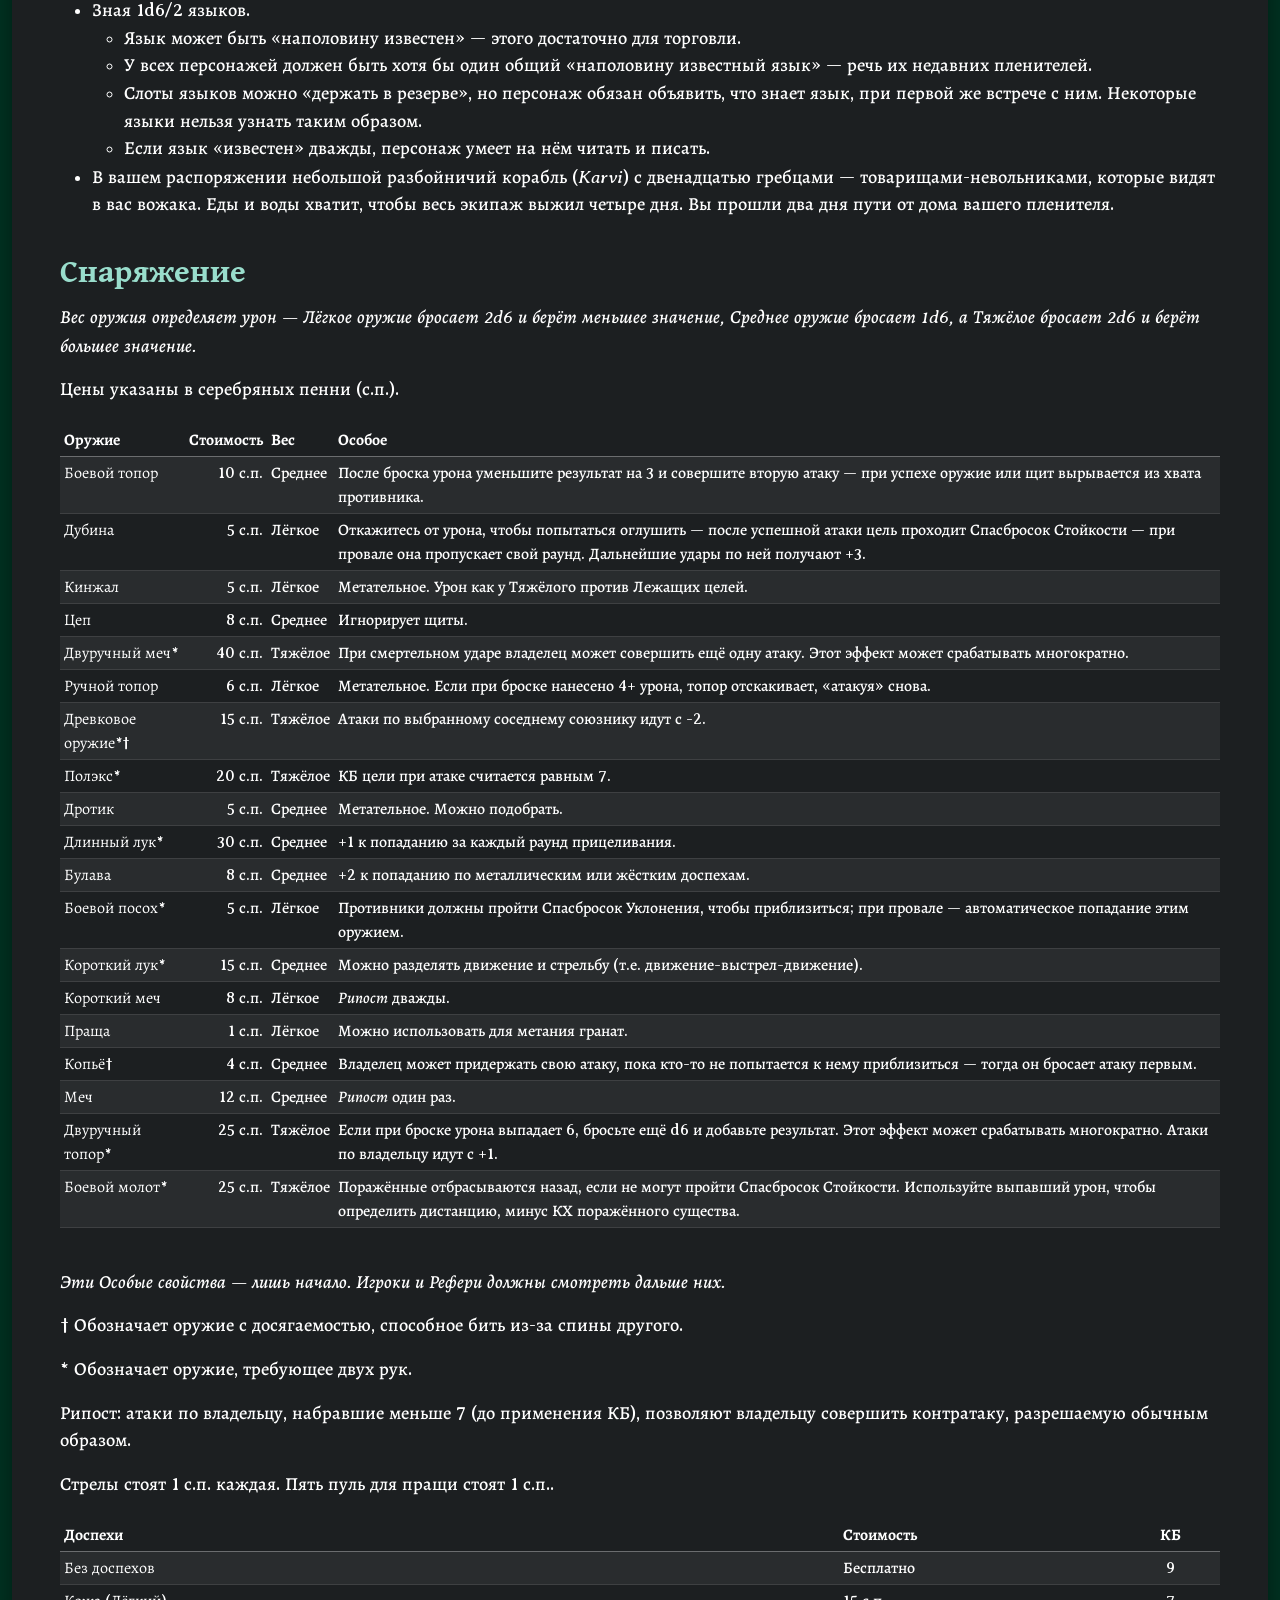
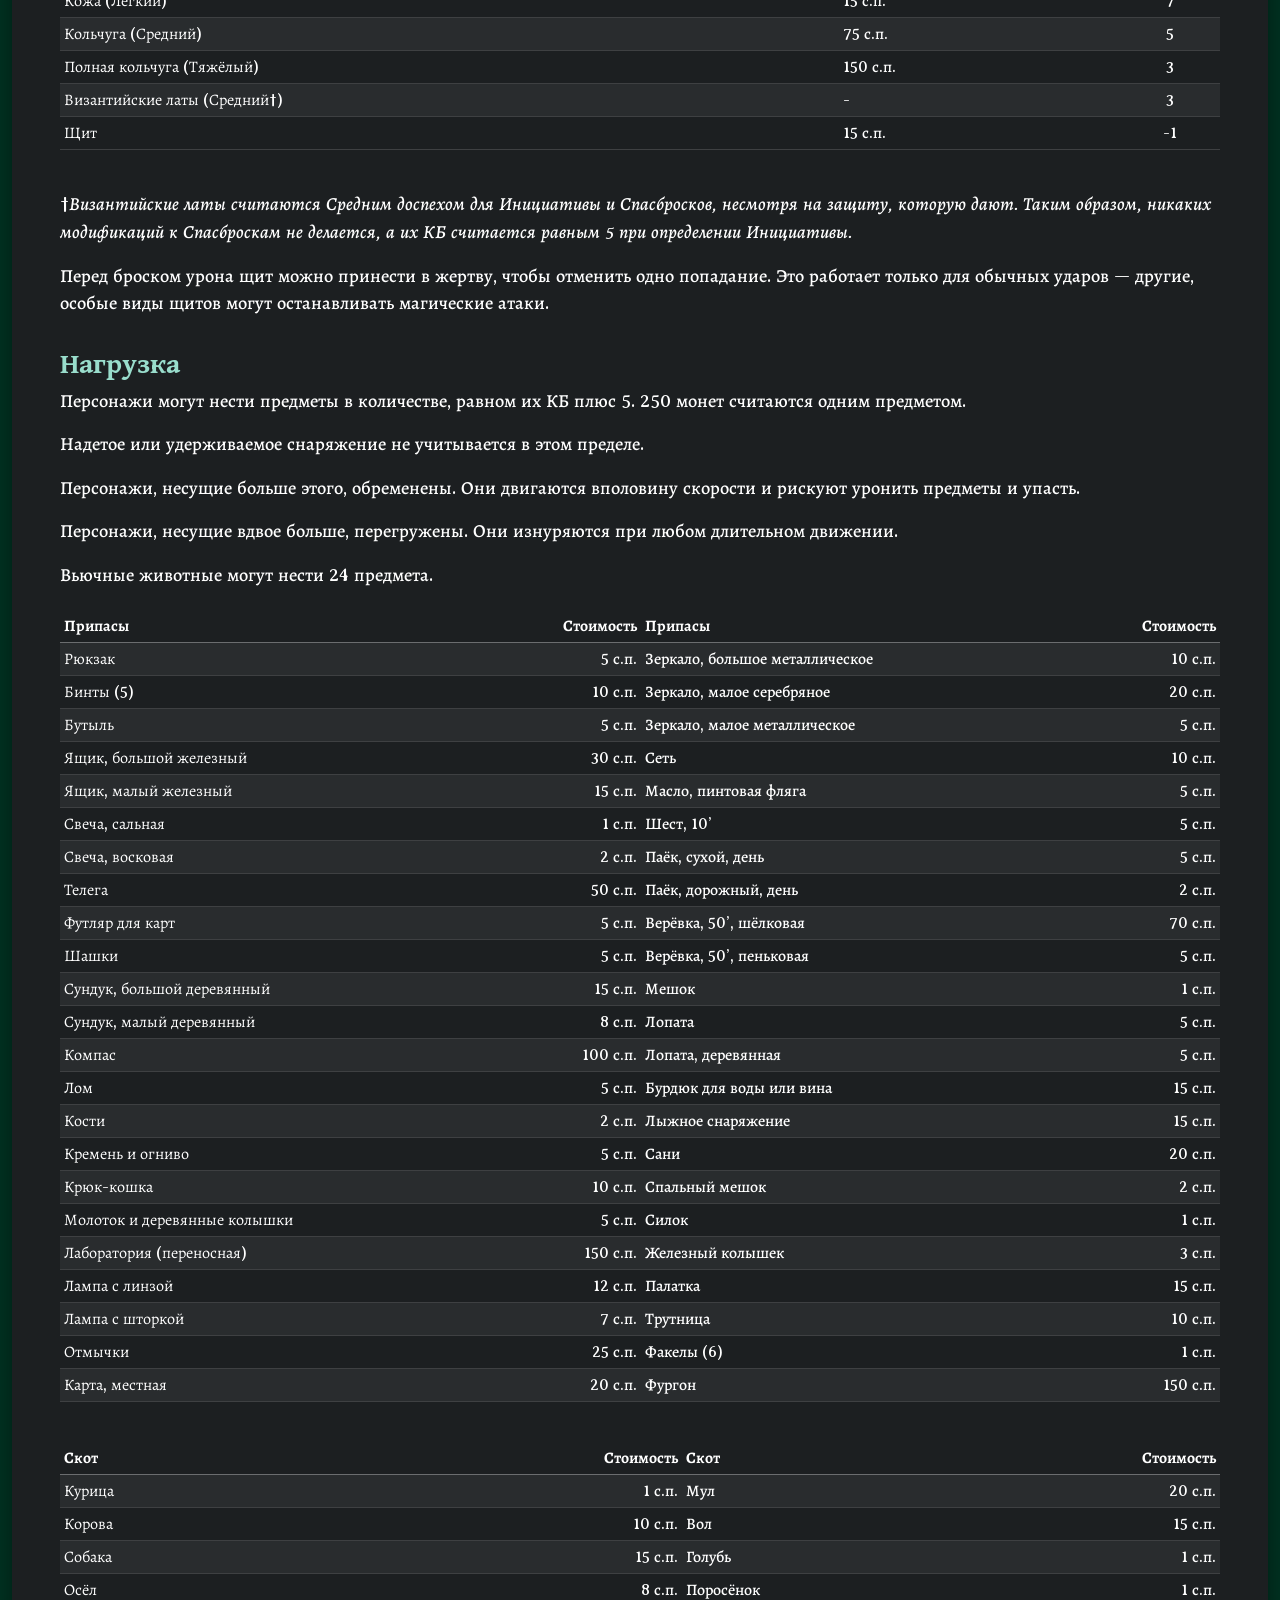
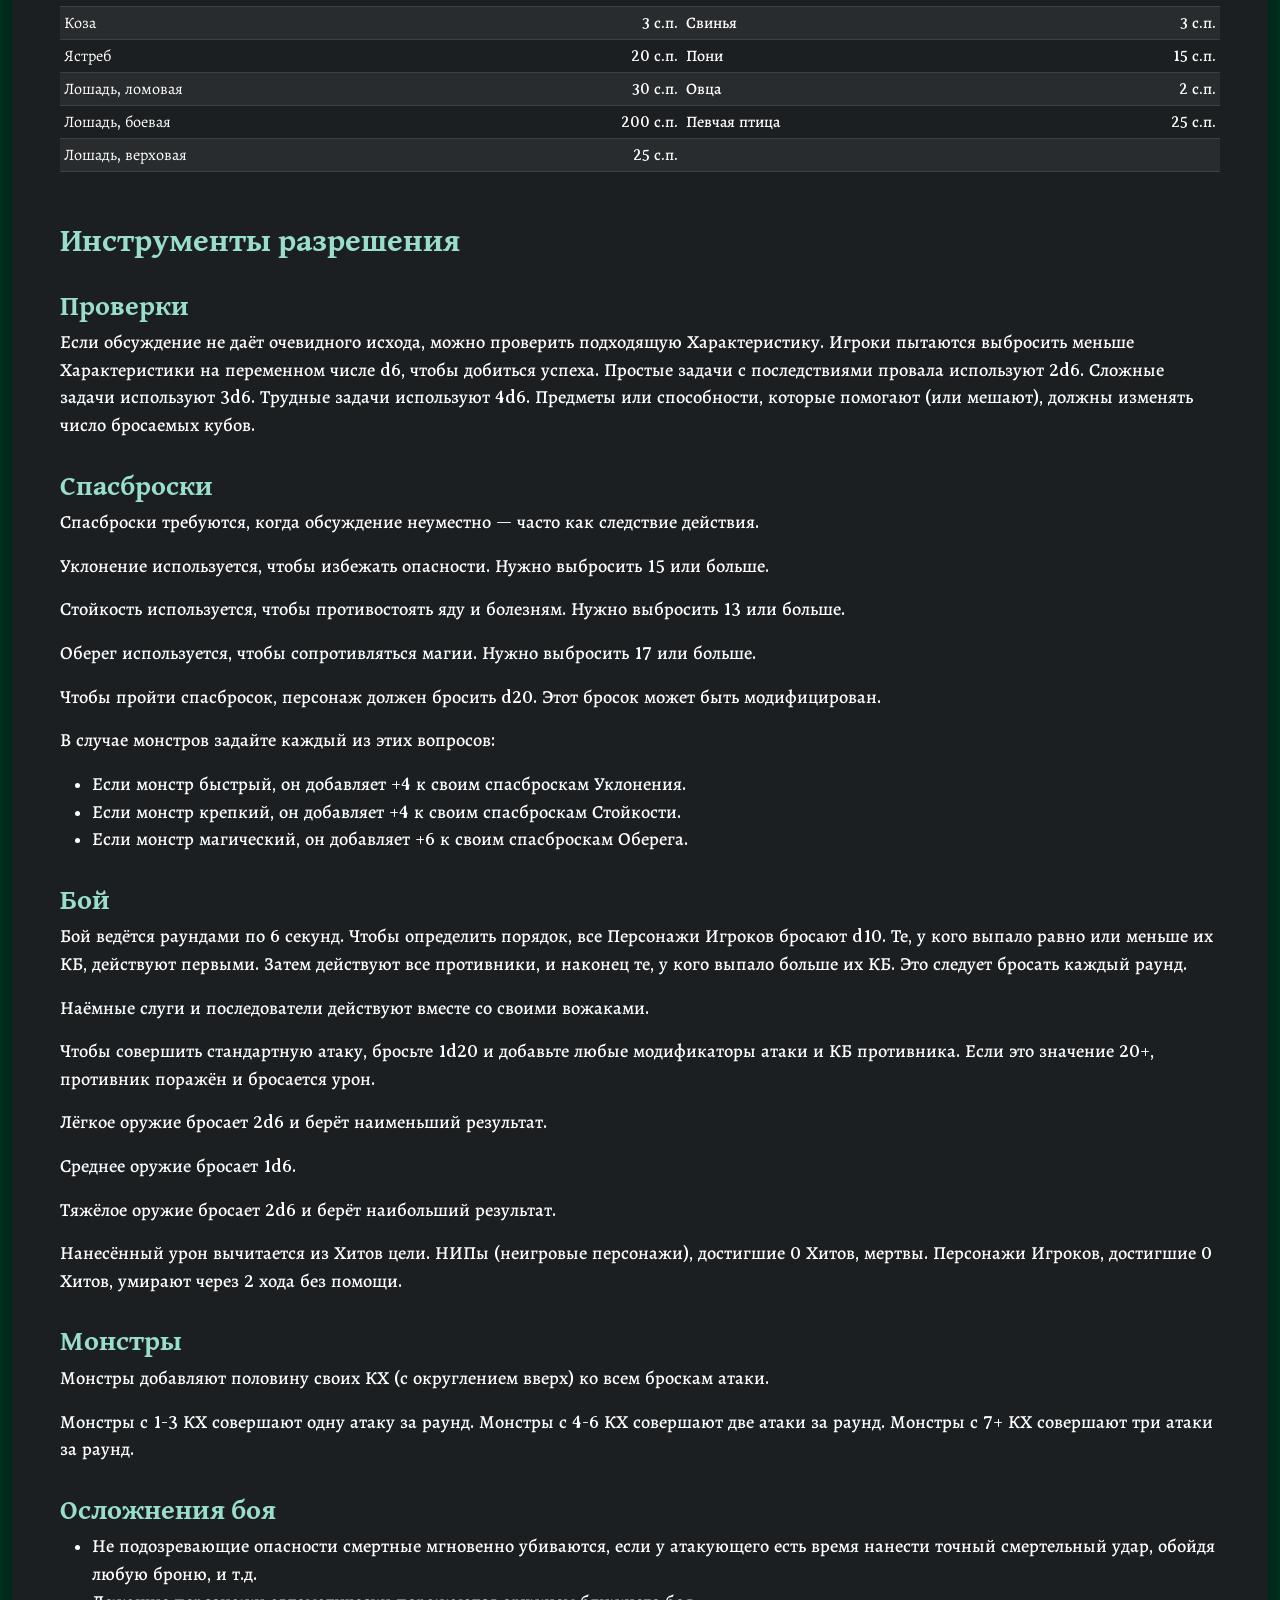
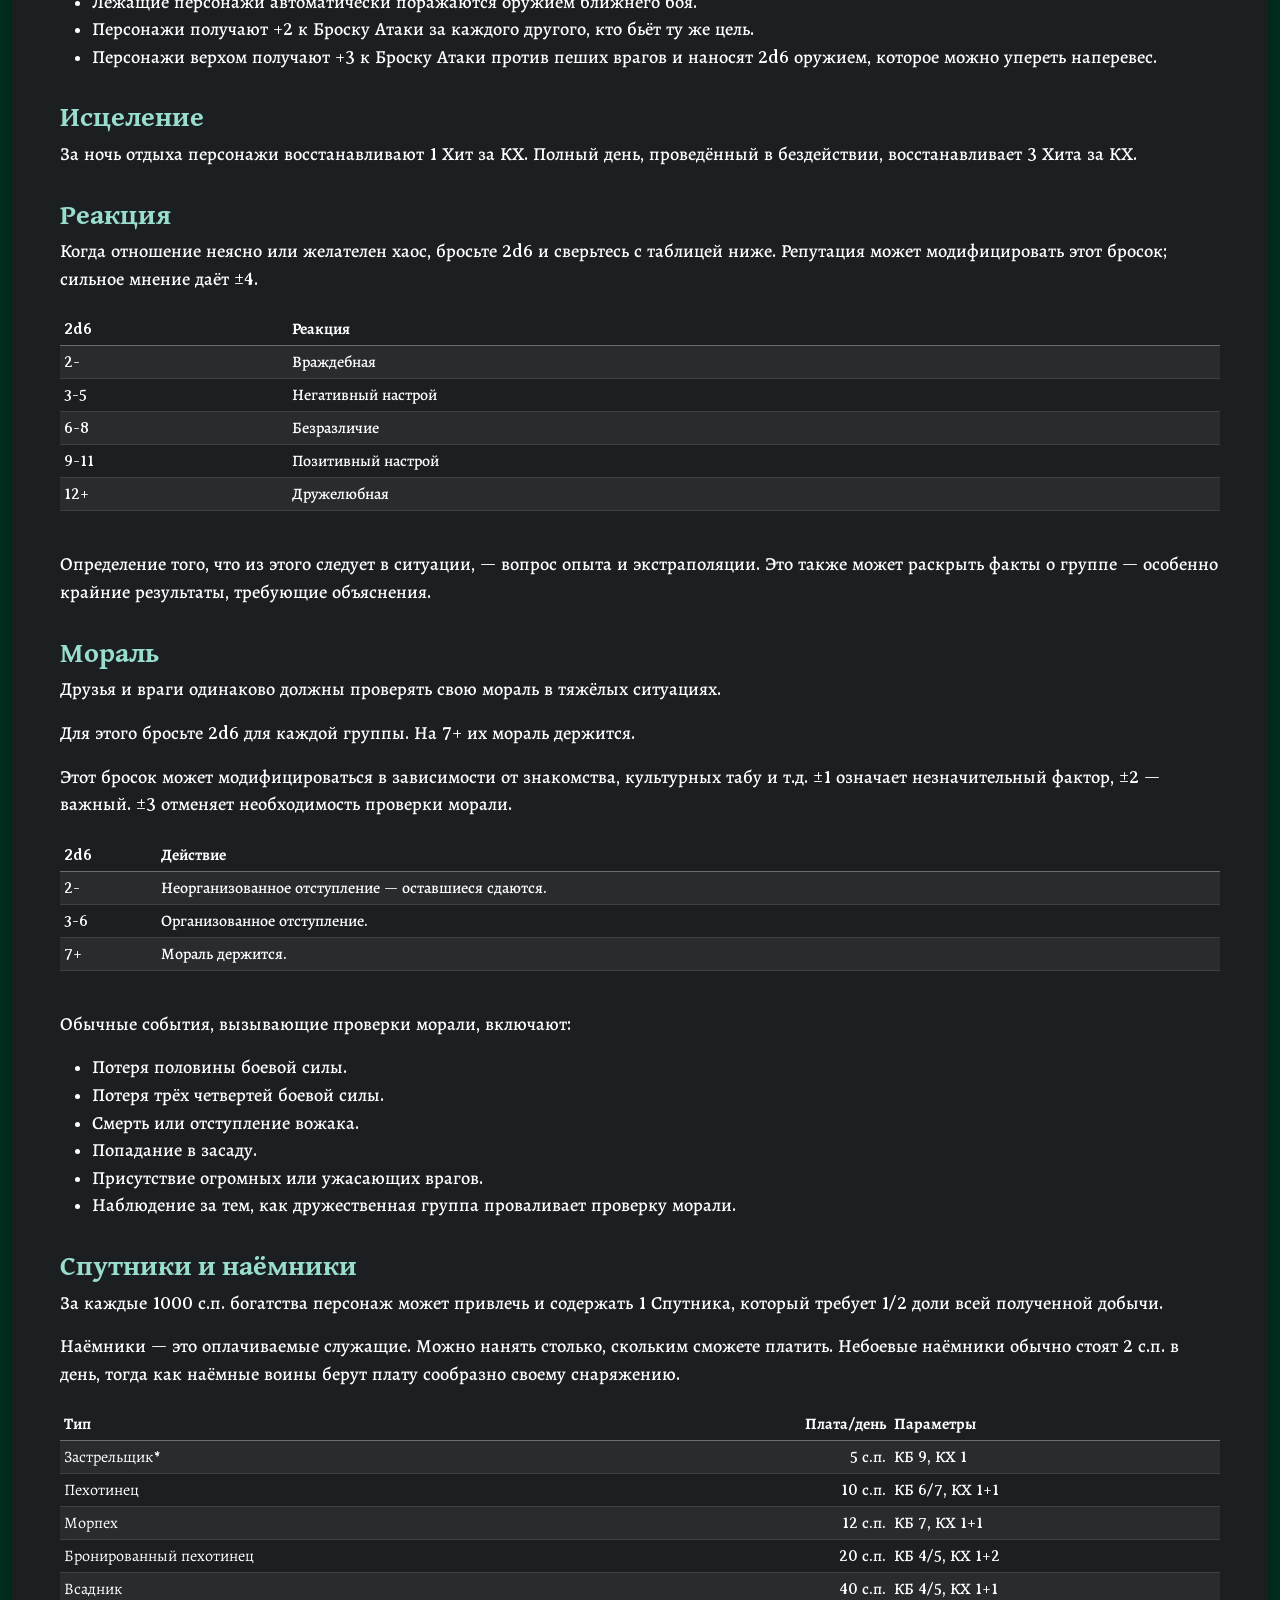
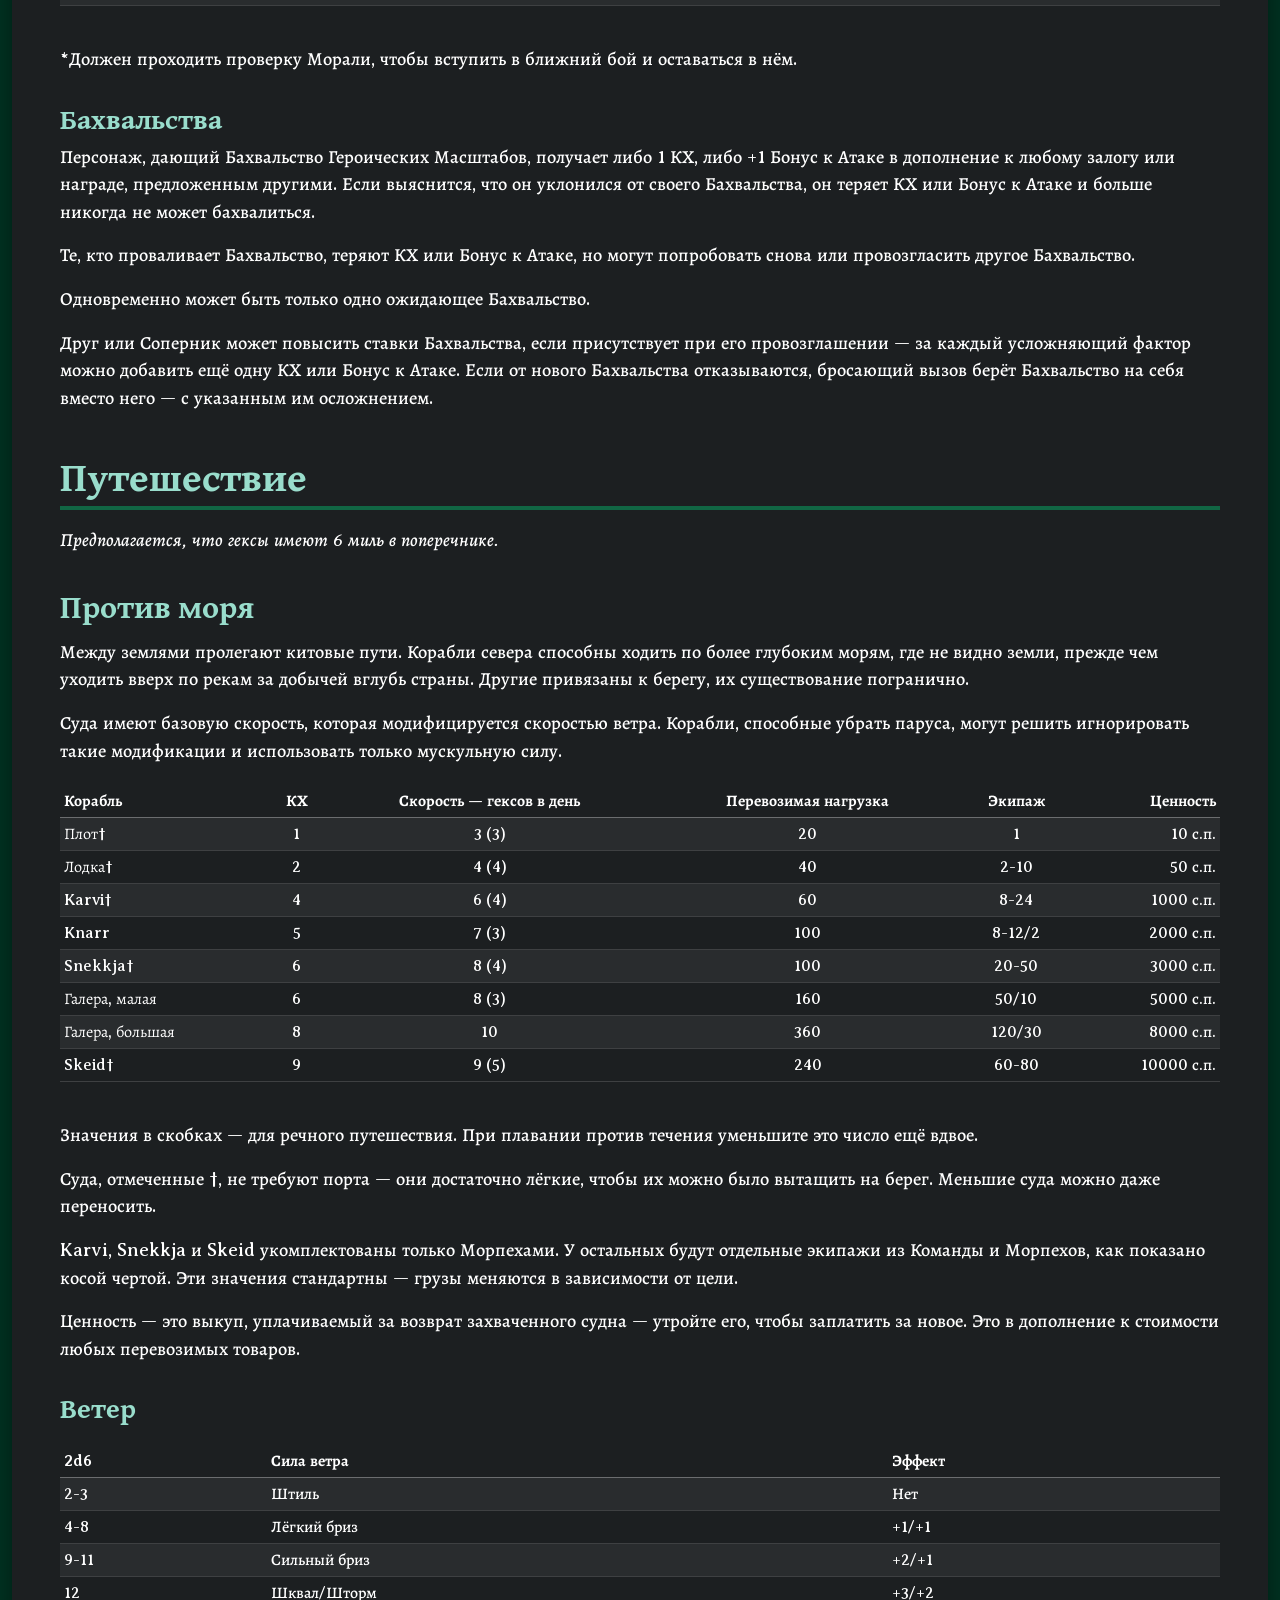
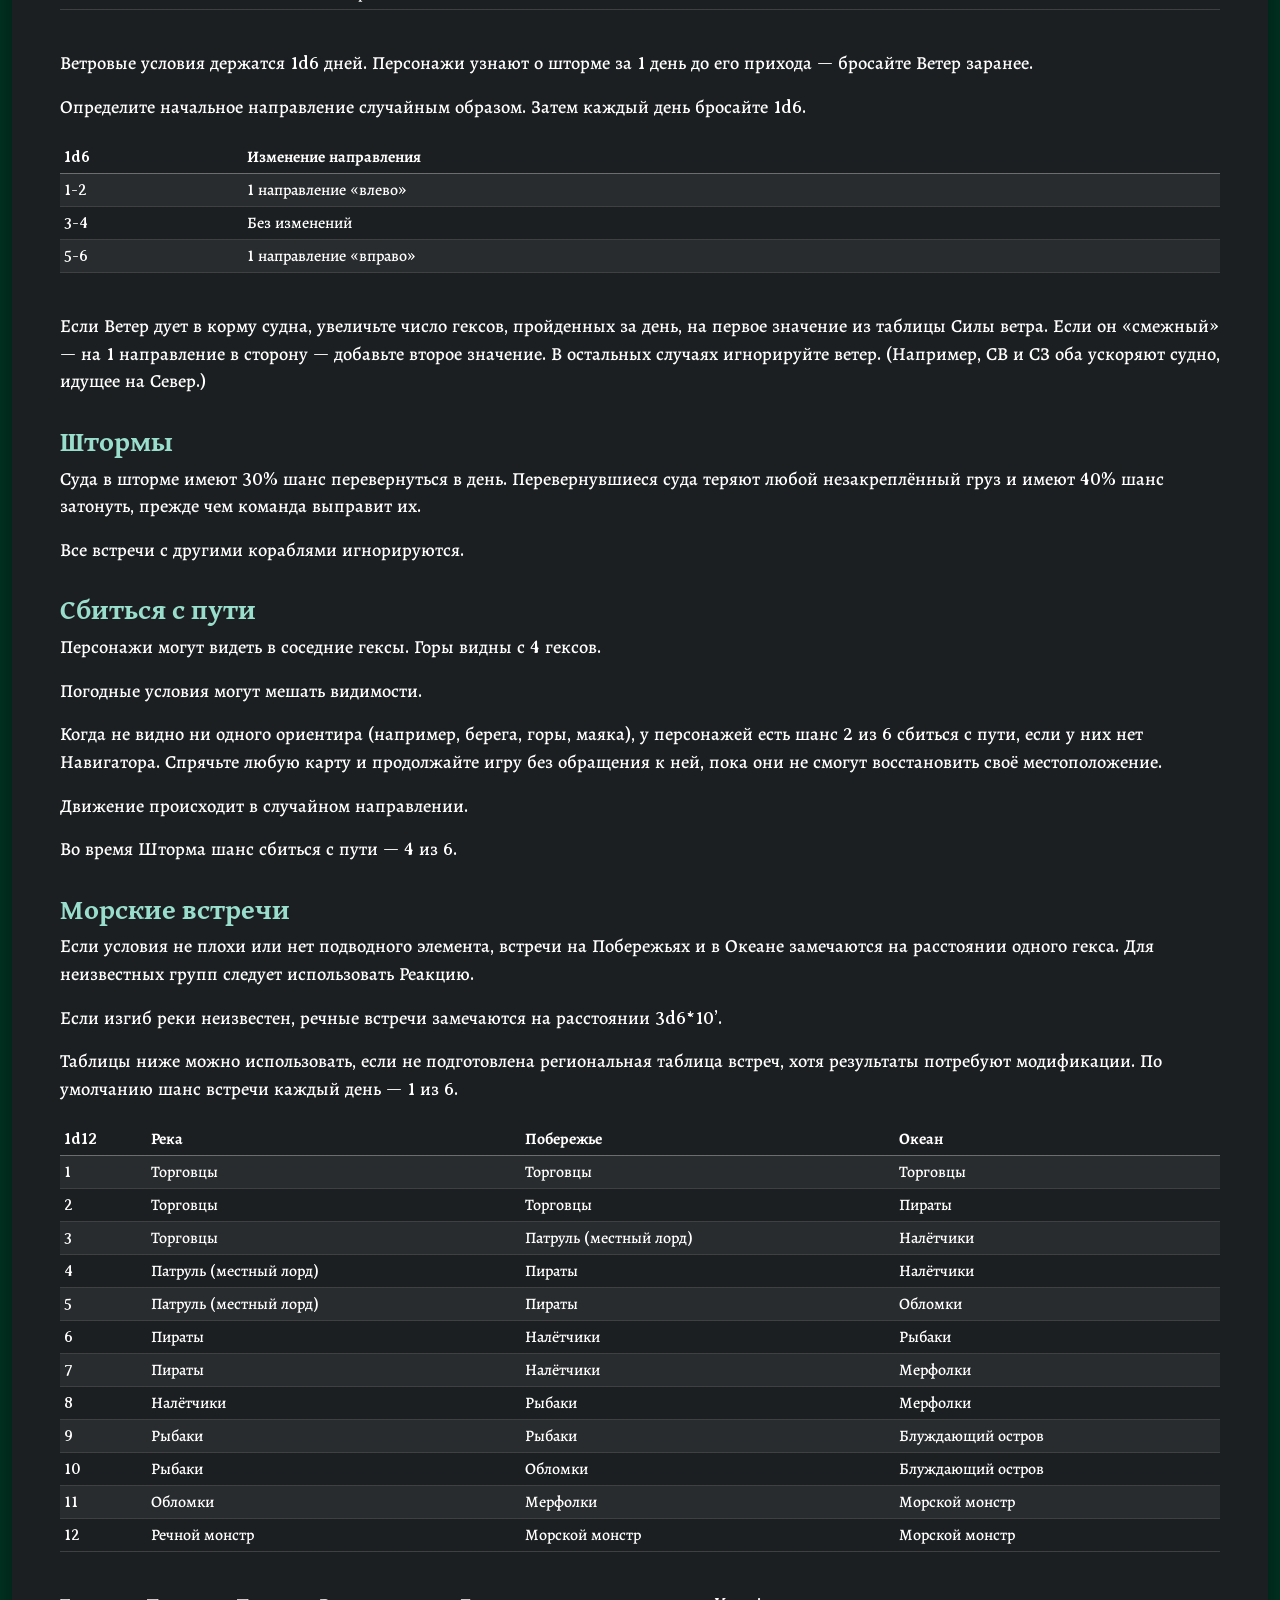
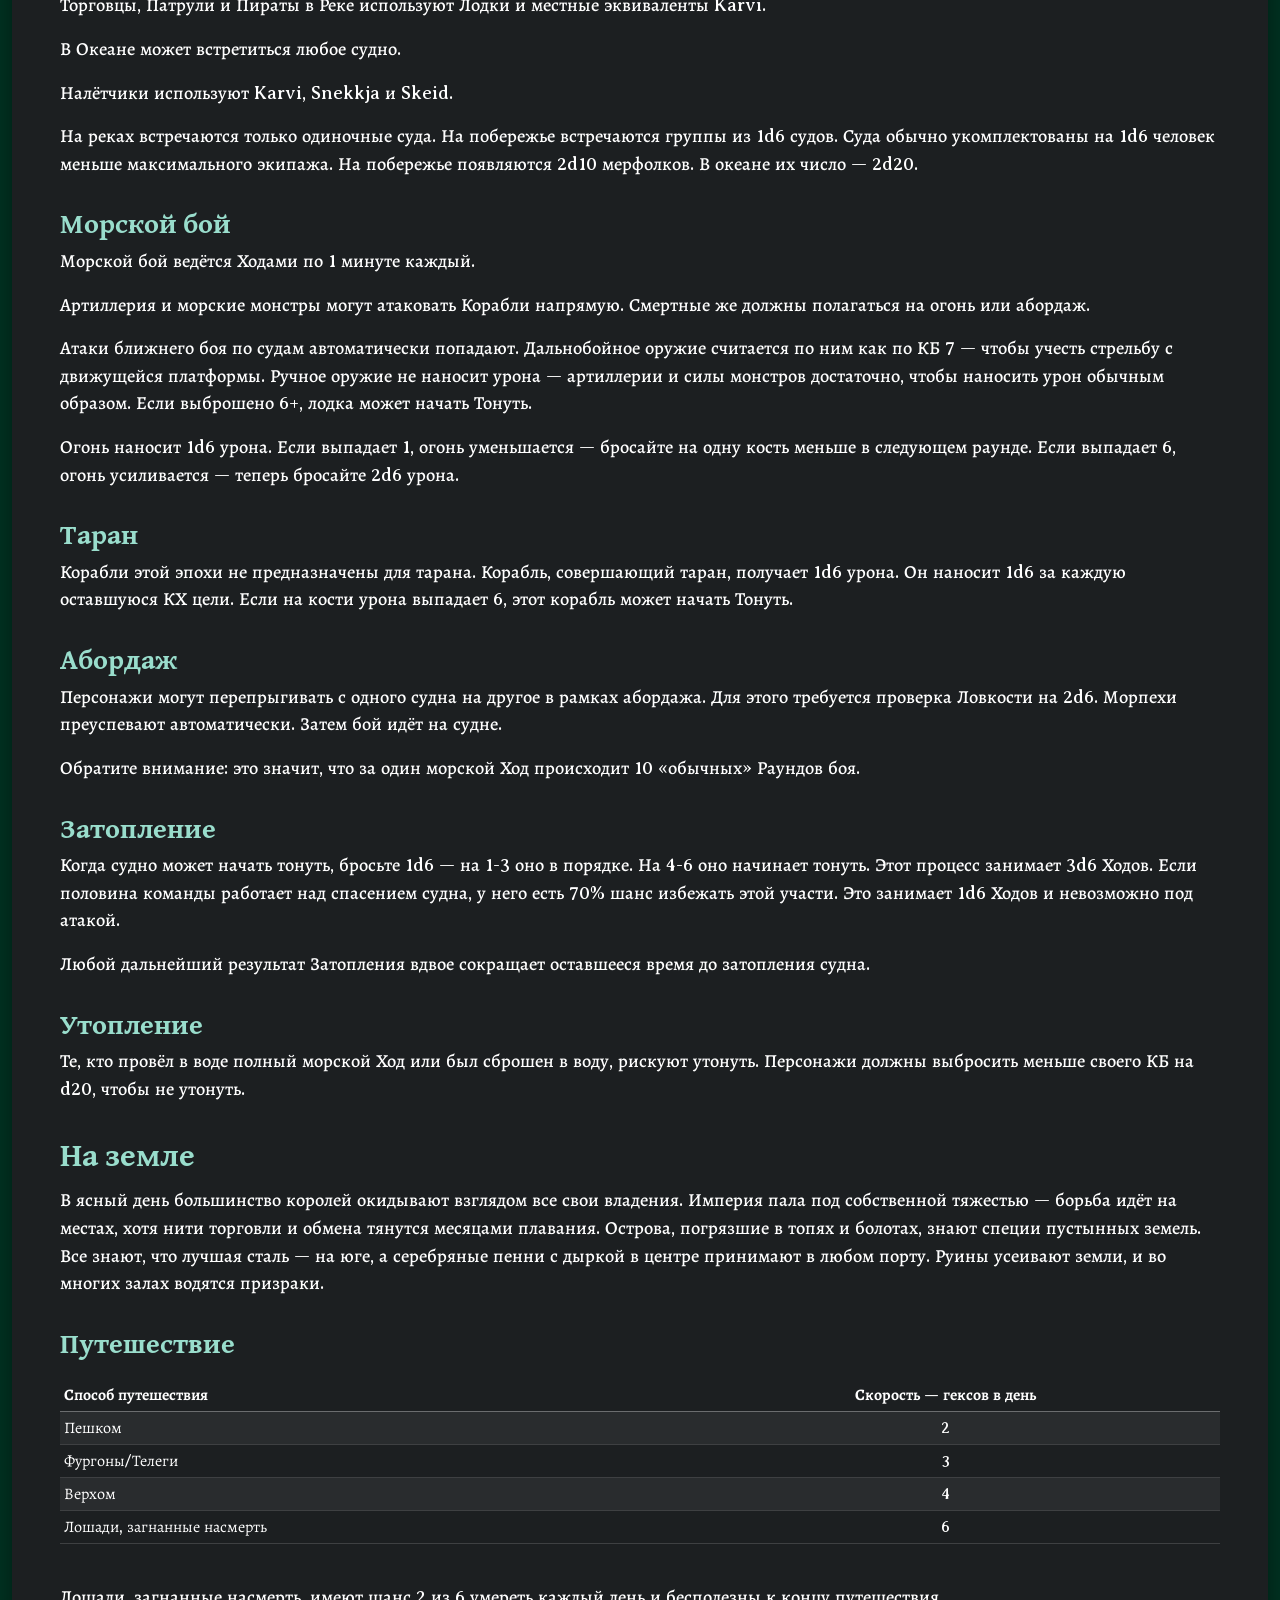
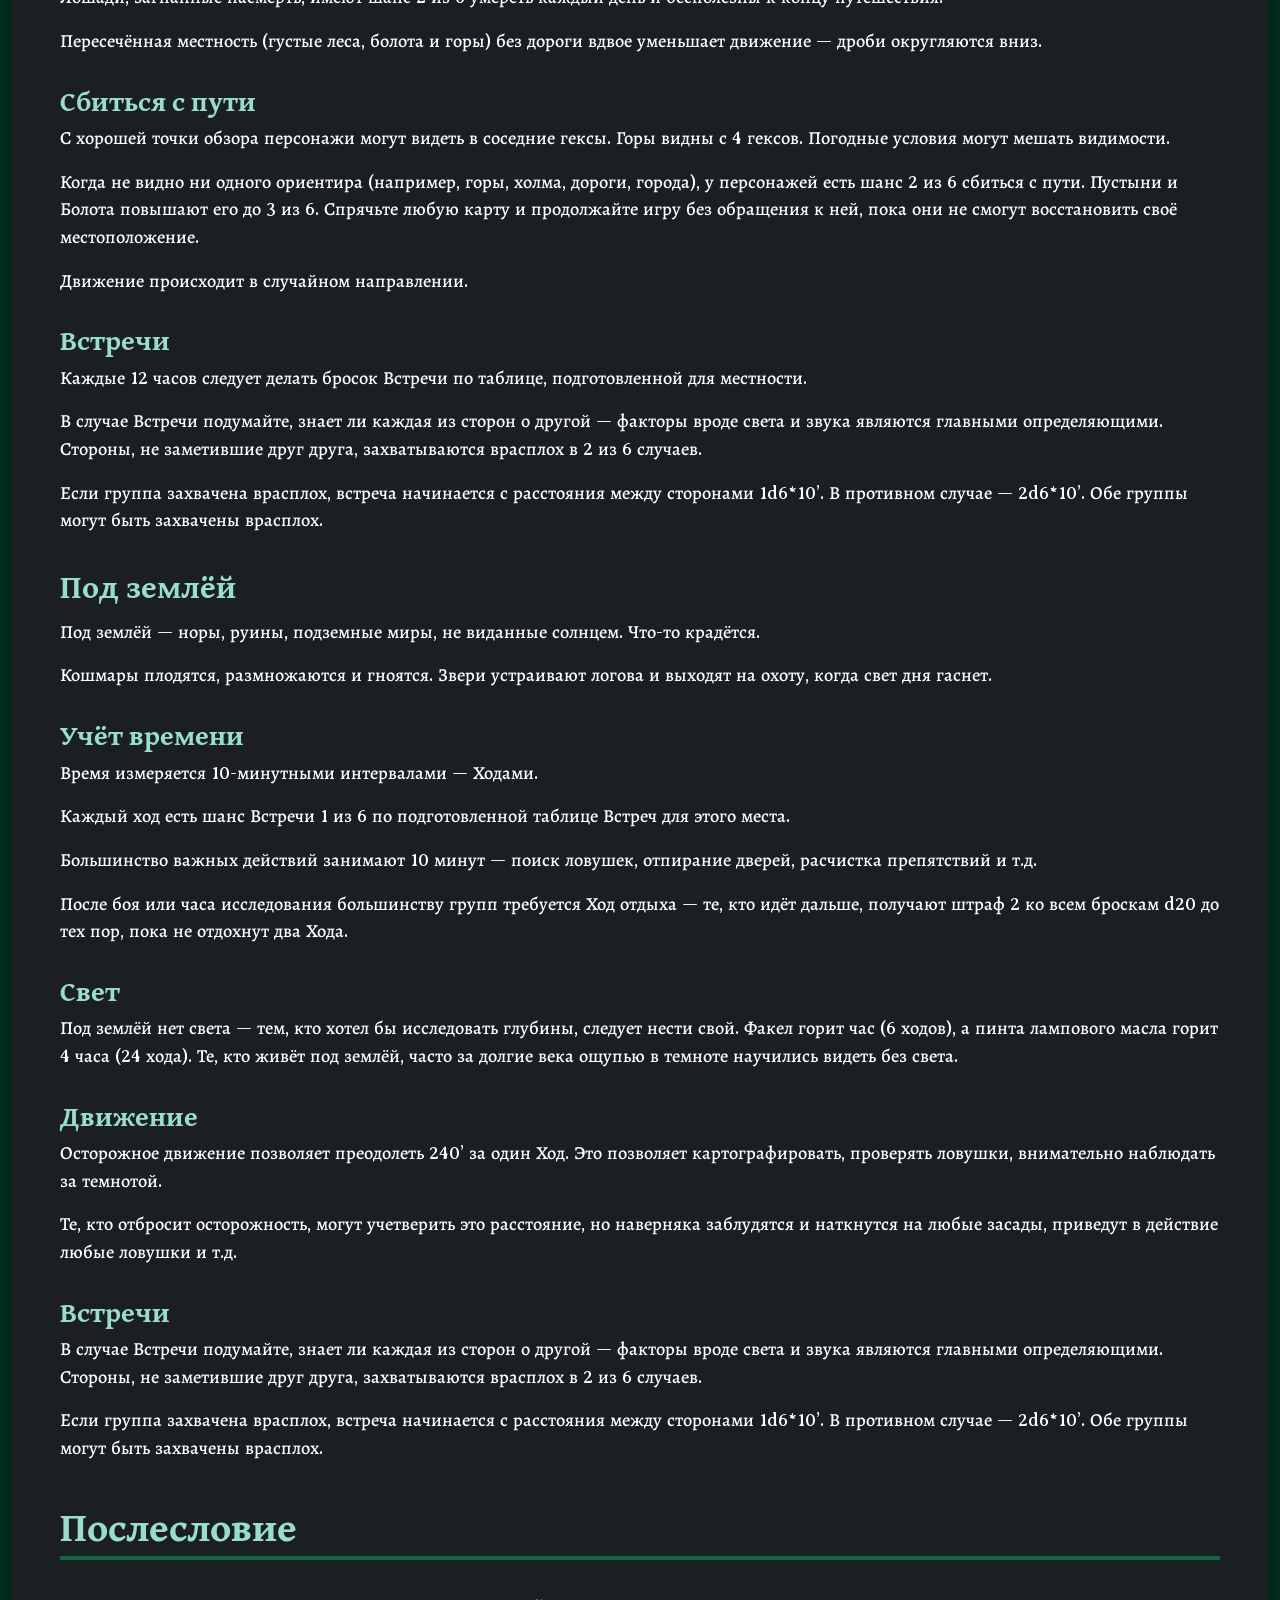
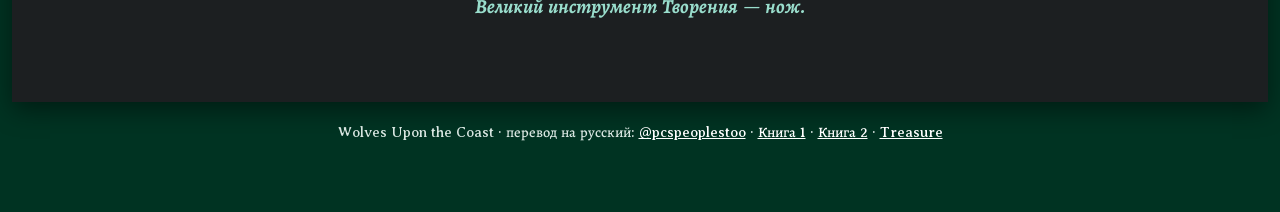
==== commit 6b1de327: "Термины и формулировки: Бахвальство, с.п., правки по оригиналу" ====
--- a/index.html
+++ b/index.html
@@ -86,11 +86,12 @@
 </ul>
 <h3 id="снаряжение"><a aria-hidden="true" class="header-anchor" href="#снаряжение" tabindex="-1" title="Ссылка на раздел">#</a>Снаряжение</h3>
 <p><em>Вес оружия определяет урон — Лёгкое оружие бросает 2d6 и берёт меньшее значение, Среднее оружие бросает 1d6, а Тяжёлое бросает 2d6 и берёт большее значение.</em></p>
+<p>Цены указаны в серебряных пенни (с.п.).</p>
 <div class="table-responsive"><table class="table table-striped table-sm">
 <thead>
 <tr>
 <th>Оружие</th>
-<th>Стоимость</th>
+<th class="text-end">Стоимость</th>
 <th>Вес</th>
 <th>Особое</th>
 </tr>
@@ -98,115 +99,115 @@
 <tbody>
 <tr>
 <th class="fw-normal" scope="row">Боевой топор</th>
-<td class="text-center">10sp</td>
+<td class="text-end">10 с.п.</td>
 <td>Среднее</td>
 <td>После броска урона уменьшите результат на 3 и совершите вторую атаку — при успехе оружие или щит вырывается из хвата противника.</td>
 </tr>
 <tr>
 <th class="fw-normal" scope="row">Дубина</th>
-<td class="text-center">5sp</td>
+<td class="text-end">5 с.п.</td>
 <td>Лёгкое</td>
-<td>Откажитесь от урона, чтобы попытаться оглушить — после успешной атаки цель проходит Спасбросок Стойкости — при провале она теряет свой раунд боя. Дальнейшие удары по ней получают +3.</td>
+<td>Откажитесь от урона, чтобы попытаться оглушить — после успешной атаки цель проходит Спасбросок Стойкости — при провале она пропускает свой раунд. Дальнейшие удары по ней получают +3.</td>
 </tr>
 <tr>
 <th class="fw-normal" scope="row">Кинжал</th>
-<td class="text-center">5sp</td>
+<td class="text-end">5 с.п.</td>
 <td>Лёгкое</td>
 <td>Метательное. Урон как у Тяжёлого против Лежащих целей.</td>
 </tr>
 <tr>
 <th class="fw-normal" scope="row">Цеп</th>
-<td class="text-center">8sp</td>
+<td class="text-end">8 с.п.</td>
 <td>Среднее</td>
 <td>Игнорирует щиты.</td>
 </tr>
 <tr>
 <th class="fw-normal" scope="row">Двуручный меч*</th>
-<td class="text-center">40sp</td>
+<td class="text-end">40 с.п.</td>
 <td>Тяжёлое</td>
 <td>При смертельном ударе владелец может совершить ещё одну атаку. Этот эффект может срабатывать многократно.</td>
 </tr>
 <tr>
 <th class="fw-normal" scope="row">Ручной топор</th>
-<td class="text-center">6sp</td>
+<td class="text-end">6 с.п.</td>
 <td>Лёгкое</td>
 <td>Метательное. Если при броске нанесено 4+ урона, топор отскакивает, «атакуя» снова.</td>
 </tr>
 <tr>
 <th class="fw-normal" scope="row">Древковое оружие*†</th>
-<td class="text-center">15sp</td>
+<td class="text-end">15 с.п.</td>
 <td>Тяжёлое</td>
 <td>Атаки по выбранному соседнему союзнику идут с -2.</td>
 </tr>
 <tr>
 <th class="fw-normal" scope="row">Полэкс*</th>
-<td class="text-center">20sp</td>
+<td class="text-end">20 с.п.</td>
 <td>Тяжёлое</td>
 <td>КБ цели при атаке считается равным 7.</td>
 </tr>
 <tr>
 <th class="fw-normal" scope="row">Дротик</th>
-<td class="text-center">5sp</td>
+<td class="text-end">5 с.п.</td>
 <td>Среднее</td>
 <td>Метательное. Можно подобрать.</td>
 </tr>
 <tr>
 <th class="fw-normal" scope="row">Длинный лук*</th>
-<td class="text-center">30sp</td>
+<td class="text-end">30 с.п.</td>
 <td>Среднее</td>
 <td>+1 к попаданию за каждый раунд прицеливания.</td>
 </tr>
 <tr>
 <th class="fw-normal" scope="row">Булава</th>
-<td class="text-center">8sp</td>
+<td class="text-end">8 с.п.</td>
 <td>Среднее</td>
 <td>+2 к попаданию по металлическим или жёстким доспехам.</td>
 </tr>
 <tr>
 <th class="fw-normal" scope="row">Боевой посох*</th>
-<td class="text-center">5sp</td>
+<td class="text-end">5 с.п.</td>
 <td>Лёгкое</td>
 <td>Противники должны пройти Спасбросок Уклонения, чтобы приблизиться; при провале — автоматическое попадание этим оружием.</td>
 </tr>
 <tr>
 <th class="fw-normal" scope="row">Короткий лук*</th>
-<td class="text-center">15sp</td>
+<td class="text-end">15 с.п.</td>
 <td>Среднее</td>
 <td>Можно разделять движение и стрельбу (т.е. движение-выстрел-движение).</td>
 </tr>
 <tr>
 <th class="fw-normal" scope="row">Короткий меч</th>
-<td class="text-center">8sp</td>
+<td class="text-end">8 с.п.</td>
 <td>Лёгкое</td>
 <td><em>Рипост</em> дважды.</td>
 </tr>
 <tr>
 <th class="fw-normal" scope="row">Праща</th>
-<td class="text-center">1sp</td>
+<td class="text-end">1 с.п.</td>
 <td>Лёгкое</td>
 <td>Можно использовать для метания гранат.</td>
 </tr>
 <tr>
 <th class="fw-normal" scope="row">Копьё†</th>
-<td class="text-center">4sp</td>
+<td class="text-end">4 с.п.</td>
 <td>Среднее</td>
 <td>Владелец может придержать свою атаку, пока кто-то не попытается к нему приблизиться — тогда он бросает атаку первым.</td>
 </tr>
 <tr>
 <th class="fw-normal" scope="row">Меч</th>
-<td class="text-center">12sp</td>
+<td class="text-end">12 с.п.</td>
 <td>Среднее</td>
 <td><em>Рипост</em> один раз.</td>
 </tr>
 <tr>
 <th class="fw-normal" scope="row">Двуручный топор*</th>
-<td class="text-center">25sp</td>
+<td class="text-end">25 с.п.</td>
 <td>Тяжёлое</td>
-<td>Если на уроне выпадает 6, бросьте ещё d6 и добавьте результат. Этот эффект может срабатывать многократно. Атаки по владельцу идут с +1.</td>
+<td>Если при броске урона выпадает 6, бросьте ещё d6 и добавьте результат. Этот эффект может срабатывать многократно. Атаки по владельцу идут с +1.</td>
 </tr>
 <tr>
 <th class="fw-normal" scope="row">Боевой молот*</th>
-<td class="text-center">25sp</td>
+<td class="text-end">25 с.п.</td>
 <td>Тяжёлое</td>
 <td>Поражённые отбрасываются назад, если не могут пройти Спасбросок Стойкости. Используйте выпавший урон, чтобы определить дистанцию, минус КХ поражённого существа.</td>
 </tr>
@@ -216,13 +217,13 @@
 <p>† Обозначает оружие с досягаемостью, способное бить из-за спины другого.</p>
 <p>* Обозначает оружие, требующее двух рук.</p>
 <p>Рипост: атаки по владельцу, набравшие меньше 7 (до применения КБ), позволяют владельцу совершить контратаку, разрешаемую обычным образом.</p>
-<p>Стрелы стоят 1sp каждая. Пять пуль для пращи стоят 1sp.</p>
+<p>Стрелы стоят 1 с.п. каждая. Пять пуль для пращи стоят 1 с.п..</p>
 <div class="table-responsive"><table class="table table-striped table-sm">
 <thead>
 <tr>
 <th>Доспехи</th>
 <th>Стоимость</th>
-<th>КБ</th>
+<th class="text-center">КБ</th>
 </tr>
 </thead>
 <tbody>
@@ -233,17 +234,17 @@
 </tr>
 <tr>
 <th class="fw-normal" scope="row">Кожа (Лёгкий)</th>
-<td>15sp</td>
+<td>15 с.п.</td>
 <td class="text-center">7</td>
 </tr>
 <tr>
 <th class="fw-normal" scope="row">Кольчуга (Средний)</th>
-<td>75sp</td>
+<td>75 с.п.</td>
 <td class="text-center">5</td>
 </tr>
 <tr>
 <th class="fw-normal" scope="row">Полная кольчуга (Тяжёлый)</th>
-<td>150sp</td>
+<td>150 с.п.</td>
 <td class="text-center">3</td>
 </tr>
 <tr>
@@ -253,13 +254,13 @@
 </tr>
 <tr>
 <th class="fw-normal" scope="row">Щит</th>
-<td>15sp</td>
+<td>15 с.п.</td>
 <td class="text-center">-1</td>
 </tr>
 </tbody>
 </table></div>
 <p>†<em>Византийские латы считаются Средним доспехом для Инициативы и Спасбросков, несмотря на защиту, которую дают. Таким образом, никаких модификаций к Спасброскам не делается, а их КБ считается равным 5 при определении Инициативы.</em></p>
-<p>Перед броском урона щит можно принести в жертву, чтобы отменить один удар. Это работает только для обычных ударов — другие, особые виды щитов могут останавливать магические атаки.</p>
+<p>Перед броском урона щит можно принести в жертву, чтобы отменить одно попадание. Это работает только для обычных ударов — другие, особые виды щитов могут останавливать магические атаки.</p>
 <h4 id="нагрузка"><a aria-hidden="true" class="header-anchor" href="#нагрузка" tabindex="-1" title="Ссылка на раздел">#</a>Нагрузка</h4>
 <p>Персонажи могут нести предметы в количестве, равном их КБ плюс 5. 250 монет считаются одним предметом.</p>
 <p>Надетое или удерживаемое снаряжение не учитывается в этом пределе.</p>
@@ -270,149 +271,149 @@
 <thead>
 <tr>
 <th>Припасы</th>
-<th>Стоимость</th>
+<th class="text-end">Стоимость</th>
 <th>Припасы</th>
-<th>Стоимость</th>
+<th class="text-end">Стоимость</th>
 </tr>
 </thead>
 <tbody>
 <tr>
 <th class="fw-normal" scope="row">Рюкзак</th>
-<td class="text-center">5sp</td>
+<td class="text-end">5 с.п.</td>
 <td>Зеркало, большое металлическое</td>
-<td class="text-center">10sp</td>
+<td class="text-end">10 с.п.</td>
 </tr>
 <tr>
 <th class="fw-normal" scope="row">Бинты (5)</th>
-<td class="text-center">10sp</td>
+<td class="text-end">10 с.п.</td>
 <td>Зеркало, малое серебряное</td>
-<td class="text-center">20sp</td>
+<td class="text-end">20 с.п.</td>
 </tr>
 <tr>
 <th class="fw-normal" scope="row">Бутыль</th>
-<td class="text-center">5sp</td>
+<td class="text-end">5 с.п.</td>
 <td>Зеркало, малое металлическое</td>
-<td class="text-center">5sp</td>
+<td class="text-end">5 с.п.</td>
 </tr>
 <tr>
 <th class="fw-normal" scope="row">Ящик, большой железный</th>
-<td class="text-center">30sp</td>
+<td class="text-end">30 с.п.</td>
 <td>Сеть</td>
-<td class="text-center">10sp</td>
+<td class="text-end">10 с.п.</td>
 </tr>
 <tr>
 <th class="fw-normal" scope="row">Ящик, малый железный</th>
-<td class="text-center">15sp</td>
+<td class="text-end">15 с.п.</td>
 <td>Масло, пинтовая фляга</td>
-<td class="text-center">5sp</td>
+<td class="text-end">5 с.п.</td>
 </tr>
 <tr>
 <th class="fw-normal" scope="row">Свеча, сальная</th>
-<td class="text-center">1sp</td>
+<td class="text-end">1 с.п.</td>
 <td>Шест, 10’</td>
-<td class="text-center">5sp</td>
+<td class="text-end">5 с.п.</td>
 </tr>
 <tr>
 <th class="fw-normal" scope="row">Свеча, восковая</th>
-<td class="text-center">2sp</td>
+<td class="text-end">2 с.п.</td>
 <td>Паёк, сухой, день</td>
-<td class="text-center">5sp</td>
+<td class="text-end">5 с.п.</td>
 </tr>
 <tr>
 <th class="fw-normal" scope="row">Телега</th>
-<td class="text-center">50sp</td>
+<td class="text-end">50 с.п.</td>
 <td>Паёк, дорожный, день</td>
-<td class="text-center">2sp</td>
+<td class="text-end">2 с.п.</td>
 </tr>
 <tr>
 <th class="fw-normal" scope="row">Футляр для карт</th>
-<td class="text-center">5sp</td>
+<td class="text-end">5 с.п.</td>
 <td>Верёвка, 50’, шёлковая</td>
-<td class="text-center">70sp</td>
+<td class="text-end">70 с.п.</td>
 </tr>
 <tr>
 <th class="fw-normal" scope="row">Шашки</th>
-<td class="text-center">5sp</td>
+<td class="text-end">5 с.п.</td>
 <td>Верёвка, 50’, пеньковая</td>
-<td class="text-center">5sp</td>
+<td class="text-end">5 с.п.</td>
 </tr>
 <tr>
 <th class="fw-normal" scope="row">Сундук, большой деревянный</th>
-<td class="text-center">15sp</td>
+<td class="text-end">15 с.п.</td>
 <td>Мешок</td>
-<td class="text-center">1sp</td>
+<td class="text-end">1 с.п.</td>
 </tr>
 <tr>
 <th class="fw-normal" scope="row">Сундук, малый деревянный</th>
-<td class="text-center">8sp</td>
+<td class="text-end">8 с.п.</td>
 <td>Лопата</td>
-<td class="text-center">5sp</td>
+<td class="text-end">5 с.п.</td>
 </tr>
 <tr>
 <th class="fw-normal" scope="row">Компас</th>
-<td class="text-center">100sp</td>
+<td class="text-end">100 с.п.</td>
 <td>Лопата, деревянная</td>
-<td class="text-center">5sp</td>
+<td class="text-end">5 с.п.</td>
 </tr>
 <tr>
 <th class="fw-normal" scope="row">Лом</th>
-<td class="text-center">5sp</td>
+<td class="text-end">5 с.п.</td>
 <td>Бурдюк для воды или вина</td>
-<td class="text-center">15sp</td>
+<td class="text-end">15 с.п.</td>
 </tr>
 <tr>
 <th class="fw-normal" scope="row">Кости</th>
-<td class="text-center">2sp</td>
+<td class="text-end">2 с.п.</td>
 <td>Лыжное снаряжение</td>
-<td class="text-center">15sp</td>
+<td class="text-end">15 с.п.</td>
 </tr>
 <tr>
 <th class="fw-normal" scope="row">Кремень и огниво</th>
-<td class="text-center">5sp</td>
+<td class="text-end">5 с.п.</td>
 <td>Сани</td>
-<td class="text-center">20sp</td>
+<td class="text-end">20 с.п.</td>
 </tr>
 <tr>
 <th class="fw-normal" scope="row">Крюк-кошка</th>
-<td class="text-center">10sp</td>
+<td class="text-end">10 с.п.</td>
 <td>Спальный мешок</td>
-<td class="text-center">2sp</td>
+<td class="text-end">2 с.п.</td>
 </tr>
 <tr>
 <th class="fw-normal" scope="row">Молоток и деревянные колышки</th>
-<td class="text-center">5sp</td>
+<td class="text-end">5 с.п.</td>
 <td>Силок</td>
-<td class="text-center">1sp</td>
+<td class="text-end">1 с.п.</td>
 </tr>
 <tr>
 <th class="fw-normal" scope="row">Лаборатория (переносная)</th>
-<td class="text-center">150sp</td>
+<td class="text-end">150 с.п.</td>
 <td>Железный колышек</td>
-<td class="text-center">3sp</td>
+<td class="text-end">3 с.п.</td>
 </tr>
 <tr>
 <th class="fw-normal" scope="row">Лампа с линзой</th>
-<td class="text-center">12sp</td>
+<td class="text-end">12 с.п.</td>
 <td>Палатка</td>
-<td class="text-center">15sp</td>
+<td class="text-end">15 с.п.</td>
 </tr>
 <tr>
 <th class="fw-normal" scope="row">Лампа с шторкой</th>
-<td class="text-center">7sp</td>
+<td class="text-end">7 с.п.</td>
 <td>Трутница</td>
-<td class="text-center">10sp</td>
+<td class="text-end">10 с.п.</td>
 </tr>
 <tr>
 <th class="fw-normal" scope="row">Отмычки</th>
-<td class="text-center">25sp</td>
+<td class="text-end">25 с.п.</td>
 <td>Факелы (6)</td>
-<td class="text-center">1sp</td>
+<td class="text-end">1 с.п.</td>
 </tr>
 <tr>
 <th class="fw-normal" scope="row">Карта, местная</th>
-<td class="text-center">20sp</td>
+<td class="text-end">20 с.п.</td>
 <td>Фургон</td>
-<td class="text-center">150sp</td>
+<td class="text-end">150 с.п.</td>
 </tr>
 </tbody>
 </table></div>
@@ -420,63 +421,63 @@
 <thead>
 <tr>
 <th>Скот</th>
-<th>Стоимость</th>
+<th class="text-end">Стоимость</th>
 <th>Скот</th>
-<th>Стоимость</th>
+<th class="text-end">Стоимость</th>
 </tr>
 </thead>
 <tbody>
 <tr>
 <th class="fw-normal" scope="row">Курица</th>
-<td class="text-center">1sp</td>
+<td class="text-end">1 с.п.</td>
 <td>Мул</td>
-<td class="text-center">20sp</td>
+<td class="text-end">20 с.п.</td>
 </tr>
 <tr>
 <th class="fw-normal" scope="row">Корова</th>
-<td class="text-center">10sp</td>
+<td class="text-end">10 с.п.</td>
 <td>Вол</td>
-<td class="text-center">15sp</td>
+<td class="text-end">15 с.п.</td>
 </tr>
 <tr>
 <th class="fw-normal" scope="row">Собака</th>
-<td class="text-center">15sp</td>
+<td class="text-end">15 с.п.</td>
 <td>Голубь</td>
-<td class="text-center">1sp</td>
+<td class="text-end">1 с.п.</td>
 </tr>
 <tr>
 <th class="fw-normal" scope="row">Осёл</th>
-<td class="text-center">8sp</td>
+<td class="text-end">8 с.п.</td>
 <td>Поросёнок</td>
-<td class="text-center">1sp</td>
+<td class="text-end">1 с.п.</td>
 </tr>
 <tr>
 <th class="fw-normal" scope="row">Коза</th>
-<td class="text-center">3sp</td>
+<td class="text-end">3 с.п.</td>
 <td>Свинья</td>
-<td class="text-center">3sp</td>
+<td class="text-end">3 с.п.</td>
 </tr>
 <tr>
 <th class="fw-normal" scope="row">Ястреб</th>
-<td class="text-center">20sp</td>
+<td class="text-end">20 с.п.</td>
 <td>Пони</td>
-<td class="text-center">15sp</td>
+<td class="text-end">15 с.п.</td>
 </tr>
 <tr>
 <th class="fw-normal" scope="row">Лошадь, ломовая</th>
-<td class="text-center">30sp</td>
+<td class="text-end">30 с.п.</td>
 <td>Овца</td>
-<td class="text-center">2sp</td>
+<td class="text-end">2 с.п.</td>
 </tr>
 <tr>
 <th class="fw-normal" scope="row">Лошадь, боевая</th>
-<td class="text-center">200sp</td>
+<td class="text-end">200 с.п.</td>
 <td>Певчая птица</td>
-<td class="text-center">25sp</td>
+<td class="text-end">25 с.п.</td>
 </tr>
 <tr>
 <th class="fw-normal" scope="row">Лошадь, верховая</th>
-<td class="text-center">25sp</td>
+<td class="text-end">25 с.п.</td>
 <td></td>
 <td></td>
 </tr>
@@ -505,16 +506,16 @@
 <p>Лёгкое оружие бросает 2d6 и берёт наименьший результат.</p>
 <p>Среднее оружие бросает 1d6.</p>
 <p>Тяжёлое оружие бросает 2d6 и берёт наибольший результат.</p>
-<p>Выпавший урон вычитается из Хитов цели. НИПы (неигровые персонажи), достигшие 0 Хитов, мертвы. Персонажи Игроков, достигшие 0 Хитов, умирают через 2 хода без помощи.</p>
+<p>Нанесённый урон вычитается из Хитов цели. НИПы (неигровые персонажи), достигшие 0 Хитов, мертвы. Персонажи Игроков, достигшие 0 Хитов, умирают через 2 хода без помощи.</p>
 <h4 id="монстры"><a aria-hidden="true" class="header-anchor" href="#монстры" tabindex="-1" title="Ссылка на раздел">#</a>Монстры</h4>
 <p>Монстры добавляют половину своих КХ (с округлением вверх) ко всем броскам атаки.</p>
 <p>Монстры с 1-3 КХ совершают одну атаку за раунд. Монстры с 4-6 КХ совершают две атаки за раунд. Монстры с 7+ КХ совершают три атаки за раунд.</p>
 <h4 id="осложнения-боя"><a aria-hidden="true" class="header-anchor" href="#осложнения-боя" tabindex="-1" title="Ссылка на раздел">#</a>Осложнения боя</h4>
 <ul>
-<li>Застигнутые врасплох смертные мгновенно убиваются, если у атакующего есть время нанести точный смертельный удар, обойдя любую броню, и т.д.</li>
+<li>Не подозревающие опасности смертные мгновенно убиваются, если у атакующего есть время нанести точный смертельный удар, обойдя любую броню, и т.д.</li>
 <li>Лежащие персонажи автоматически поражаются оружием ближнего боя.</li>
 <li>Персонажи получают +2 к Броску Атаки за каждого другого, кто бьёт ту же цель.</li>
-<li>Верхом едущие персонажи получают +3 к Броску Атаки против пеших врагов и наносят 2d6 оружием, которое можно упереть наперевес.</li>
+<li>Персонажи верхом получают +3 к Броску Атаки против пеших врагов и наносят 2d6 оружием, которое можно упереть наперевес.</li>
 </ul>
 <h4 id="исцеление"><a aria-hidden="true" class="header-anchor" href="#исцеление" tabindex="-1" title="Ссылка на раздел">#</a>Исцеление</h4>
 <p>За ночь отдыха персонажи восстанавливают 1 Хит за КХ. Полный день, проведённый в бездействии, восстанавливает 3 Хита за КХ.</p>
@@ -579,72 +580,72 @@
 </table></div>
 <p>Обычные события, вызывающие проверки морали, включают:</p>
 <ul>
-<li>Сокращение до 50% их боевой силы.</li>
-<li>Сокращение до 25% их боевой силы.</li>
+<li>Потеря половины боевой силы.</li>
+<li>Потеря трёх четвертей боевой силы.</li>
 <li>Смерть или отступление вожака.</li>
 <li>Попадание в засаду.</li>
 <li>Присутствие огромных или ужасающих врагов.</li>
 <li>Наблюдение за тем, как дружественная группа проваливает проверку морали.</li>
 </ul>
 <h4 id="спутники-и-наёмники"><a aria-hidden="true" class="header-anchor" href="#спутники-и-наёмники" tabindex="-1" title="Ссылка на раздел">#</a>Спутники и наёмники</h4>
-<p>За каждые 1000sp богатства персонаж может привлечь и содержать 1 Спутника, который требует 1/2 доли всей полученной добычи.</p>
-<p>Наёмники — это оплачиваемые служащие. Можно нанять столько, скольким сможете платить. Небоевые наёмники обычно стоят 2sp в день, тогда как наёмные воины берут плату сообразно своему снаряжению.</p>
+<p>За каждые 1000 с.п. богатства персонаж может привлечь и содержать 1 Спутника, который требует 1/2 доли всей полученной добычи.</p>
+<p>Наёмники — это оплачиваемые служащие. Можно нанять столько, скольким сможете платить. Небоевые наёмники обычно стоят 2 с.п. в день, тогда как наёмные воины берут плату сообразно своему снаряжению.</p>
 <div class="table-responsive"><table class="table table-striped table-sm">
 <thead>
 <tr>
 <th>Тип</th>
-<th>Плата/день</th>
+<th class="text-end">Плата/день</th>
 <th>Параметры</th>
 </tr>
 </thead>
 <tbody>
 <tr>
 <th class="fw-normal" scope="row">Застрельщик*</th>
-<td class="text-center">5sp</td>
+<td class="text-end">5 с.п.</td>
 <td>КБ 9, КХ 1</td>
 </tr>
 <tr>
 <th class="fw-normal" scope="row">Пехотинец</th>
-<td class="text-center">10sp</td>
+<td class="text-end">10 с.п.</td>
 <td>КБ 6/7, КХ 1+1</td>
 </tr>
 <tr>
 <th class="fw-normal" scope="row">Морпех</th>
-<td class="text-center">12sp</td>
+<td class="text-end">12 с.п.</td>
 <td>КБ 7, КХ 1+1</td>
 </tr>
 <tr>
 <th class="fw-normal" scope="row">Бронированный пехотинец</th>
-<td class="text-center">20sp</td>
+<td class="text-end">20 с.п.</td>
 <td>КБ 4/5, КХ 1+2</td>
 </tr>
 <tr>
 <th class="fw-normal" scope="row">Всадник</th>
-<td class="text-center">40sp</td>
+<td class="text-end">40 с.п.</td>
 <td>КБ 4/5, КХ 1+1</td>
 </tr>
 </tbody>
 </table></div>
 <p>*Должен проходить проверку Морали, чтобы вступить в ближний бой и оставаться в нём.</p>
-<h4 id="похвальбы"><a aria-hidden="true" class="header-anchor" href="#похвальбы" tabindex="-1" title="Ссылка на раздел">#</a>Похвальбы</h4>
-<p>Персонаж, дающий Похвальбу Героических Масштабов, получает либо 1 КХ, либо +1 Бонус к Атаке в дополнение к любому залогу или награде, предложенным другими. Если выяснится, что он уклонился от своей Похвальбы, он теряет КХ или Бонус к Атаке и больше никогда не может Похваляться.</p>
-<p>Те, кто проваливает Похвальбу, теряют КХ или Бонус к Атаке, но могут попробовать снова или дать другую Похвальбу.</p>
-<p>Одновременно может быть только одна ожидающая Похвальба.</p>
-<p>Друг или Соперник может повысить ставки Похвальбы, если присутствует при её даче — за каждый усложняющий фактор можно добавить ещё одну КХ или Бонус к Атаке. Если от этой новой Похвальбы отказываются, бросающий вызов берёт Похвальбу на себя вместо него — с указанным им осложнением.</p>
+<h4 id="бахвальства"><a aria-hidden="true" class="header-anchor" href="#бахвальства" tabindex="-1" title="Ссылка на раздел">#</a>Бахвальства</h4>
+<p>Персонаж, дающий Бахвальство Героических Масштабов, получает либо 1 КХ, либо +1 Бонус к Атаке в дополнение к любому залогу или награде, предложенным другими. Если выяснится, что он уклонился от своего Бахвальства, он теряет КХ или Бонус к Атаке и больше никогда не может бахвалиться.</p>
+<p>Те, кто проваливает Бахвальство, теряют КХ или Бонус к Атаке, но могут попробовать снова или провозгласить другое Бахвальство.</p>
+<p>Одновременно может быть только одно ожидающее Бахвальство.</p>
+<p>Друг или Соперник может повысить ставки Бахвальства, если присутствует при его провозглашении — за каждый усложняющий фактор можно добавить ещё одну КХ или Бонус к Атаке. Если от нового Бахвальства отказываются, бросающий вызов берёт Бахвальство на себя вместо него — с указанным им осложнением.</p>
 <h2 id="путешествие"><a aria-hidden="true" class="header-anchor" href="#путешествие" tabindex="-1" title="Ссылка на раздел">#</a>Путешествие</h2>
 <p><em>Предполагается, что гексы имеют 6 миль в поперечнике.</em></p>
 <h3 id="против-моря"><a aria-hidden="true" class="header-anchor" href="#против-моря" tabindex="-1" title="Ссылка на раздел">#</a>Против моря</h3>
-<p>Между землями маршируют китовые дороги. Корабли севера способны ходить по более глубоким морям, где не видно земли, прежде чем змеиться в реки за добычей вглубь страны. Другие привязаны к берегу, их существование погранично.</p>
+<p>Между землями пролегают китовые пути. Корабли севера способны ходить по более глубоким морям, где не видно земли, прежде чем уходить вверх по рекам за добычей вглубь страны. Другие привязаны к берегу, их существование погранично.</p>
 <p>Суда имеют базовую скорость, которая модифицируется скоростью ветра. Корабли, способные убрать паруса, могут решить игнорировать такие модификации и использовать только мускульную силу.</p>
 <div class="table-responsive"><table class="table table-striped table-sm">
 <thead>
 <tr>
 <th>Корабль</th>
-<th>КХ</th>
-<th>Скорость — гексов в день</th>
-<th>Перевозимая нагрузка</th>
-<th>Экипаж</th>
-<th>Ценность</th>
+<th class="text-center">КХ</th>
+<th class="text-center">Скорость — гексов в день</th>
+<th class="text-center">Перевозимая нагрузка</th>
+<th class="text-center">Экипаж</th>
+<th class="text-end">Ценность</th>
 </tr>
 </thead>
 <tbody>
@@ -654,7 +655,7 @@
 <td class="text-center">3 (3)</td>
 <td class="text-center">20</td>
 <td class="text-center">1</td>
-<td class="text-center">10sp</td>
+<td class="text-end">10 с.п.</td>
 </tr>
 <tr>
 <th class="fw-normal" scope="row">Лодка†</th>
@@ -662,7 +663,7 @@
 <td class="text-center">4 (4)</td>
 <td class="text-center">40</td>
 <td class="text-center">2-10</td>
-<td class="text-center">50sp</td>
+<td class="text-end">50 с.п.</td>
 </tr>
 <tr>
 <th class="fw-normal" scope="row">Karvi†</th>
@@ -670,7 +671,7 @@
 <td class="text-center">6 (4)</td>
 <td class="text-center">60</td>
 <td class="text-center">8-24</td>
-<td class="text-center">1000sp</td>
+<td class="text-end">1000 с.п.</td>
 </tr>
 <tr>
 <th class="fw-normal" scope="row">Knarr</th>
@@ -678,7 +679,7 @@
 <td class="text-center">7 (3)</td>
 <td class="text-center">100</td>
 <td class="text-center">8-12/2</td>
-<td class="text-center">2000sp</td>
+<td class="text-end">2000 с.п.</td>
 </tr>
 <tr>
 <th class="fw-normal" scope="row">Snekkja†</th>
@@ -686,7 +687,7 @@
 <td class="text-center">8 (4)</td>
 <td class="text-center">100</td>
 <td class="text-center">20-50</td>
-<td class="text-center">3000sp</td>
+<td class="text-end">3000 с.п.</td>
 </tr>
 <tr>
 <th class="fw-normal" scope="row">Галера, малая</th>
@@ -694,7 +695,7 @@
 <td class="text-center">8 (3)</td>
 <td class="text-center">160</td>
 <td class="text-center">50/10</td>
-<td class="text-center">5000sp</td>
+<td class="text-end">5000 с.п.</td>
 </tr>
 <tr>
 <th class="fw-normal" scope="row">Галера, большая</th>
@@ -702,7 +703,7 @@
 <td class="text-center">10</td>
 <td class="text-center">360</td>
 <td class="text-center">120/30</td>
-<td class="text-center">8000sp</td>
+<td class="text-end">8000 с.п.</td>
 </tr>
 <tr>
 <th class="fw-normal" scope="row">Skeid†</th>
@@ -710,7 +711,7 @@
 <td class="text-center">9 (5)</td>
 <td class="text-center">240</td>
 <td class="text-center">60-80</td>
-<td class="text-center">10000sp</td>
+<td class="text-end">10000 с.п.</td>
 </tr>
 </tbody>
 </table></div>
@@ -892,13 +893,13 @@
 <h4 id="утопление"><a aria-hidden="true" class="header-anchor" href="#утопление" tabindex="-1" title="Ссылка на раздел">#</a>Утопление</h4>
 <p>Те, кто провёл в воде полный морской Ход или был сброшен в воду, рискуют утонуть. Персонажи должны выбросить меньше своего КБ на d20, чтобы не утонуть.</p>
 <h3 id="на-земле"><a aria-hidden="true" class="header-anchor" href="#на-земле" tabindex="-1" title="Ссылка на раздел">#</a>На земле</h3>
-<p>Большинство королей оглядывают всё своё владение взглядом в ясный день. Империя надорвалась под собственной тяжестью — борьба идёт локально, даже когда нити торговли и обмена плетутся месяцами плавания. Острова, отягощённые топью и болотами, знают специи пустынных земель. Все знают, что лучшая сталь — на юге, и что серебряные пенни с дырой в центре принимают во всех портах. Руины усеивают пейзажи, и многие залы лежат с привидениями.</p>
+<p>В ясный день большинство королей окидывают взглядом все свои владения. Империя пала под собственной тяжестью — борьба идёт на местах, хотя нити торговли и обмена тянутся месяцами плавания. Острова, погрязшие в топях и болотах, знают специи пустынных земель. Все знают, что лучшая сталь — на юге, а серебряные пенни с дыркой в центре принимают в любом порту. Руины усеивают земли, и во многих залах водятся призраки.</p>
 <h4 id="путешествие-1"><a aria-hidden="true" class="header-anchor" href="#путешествие-1" tabindex="-1" title="Ссылка на раздел">#</a>Путешествие</h4>
 <div class="table-responsive"><table class="table table-striped table-sm">
 <thead>
 <tr>
 <th>Способ путешествия</th>
-<th>Скорость — гексов в день</th>
+<th class="text-center">Скорость — гексов в день</th>
 </tr>
 </thead>
 <tbody>
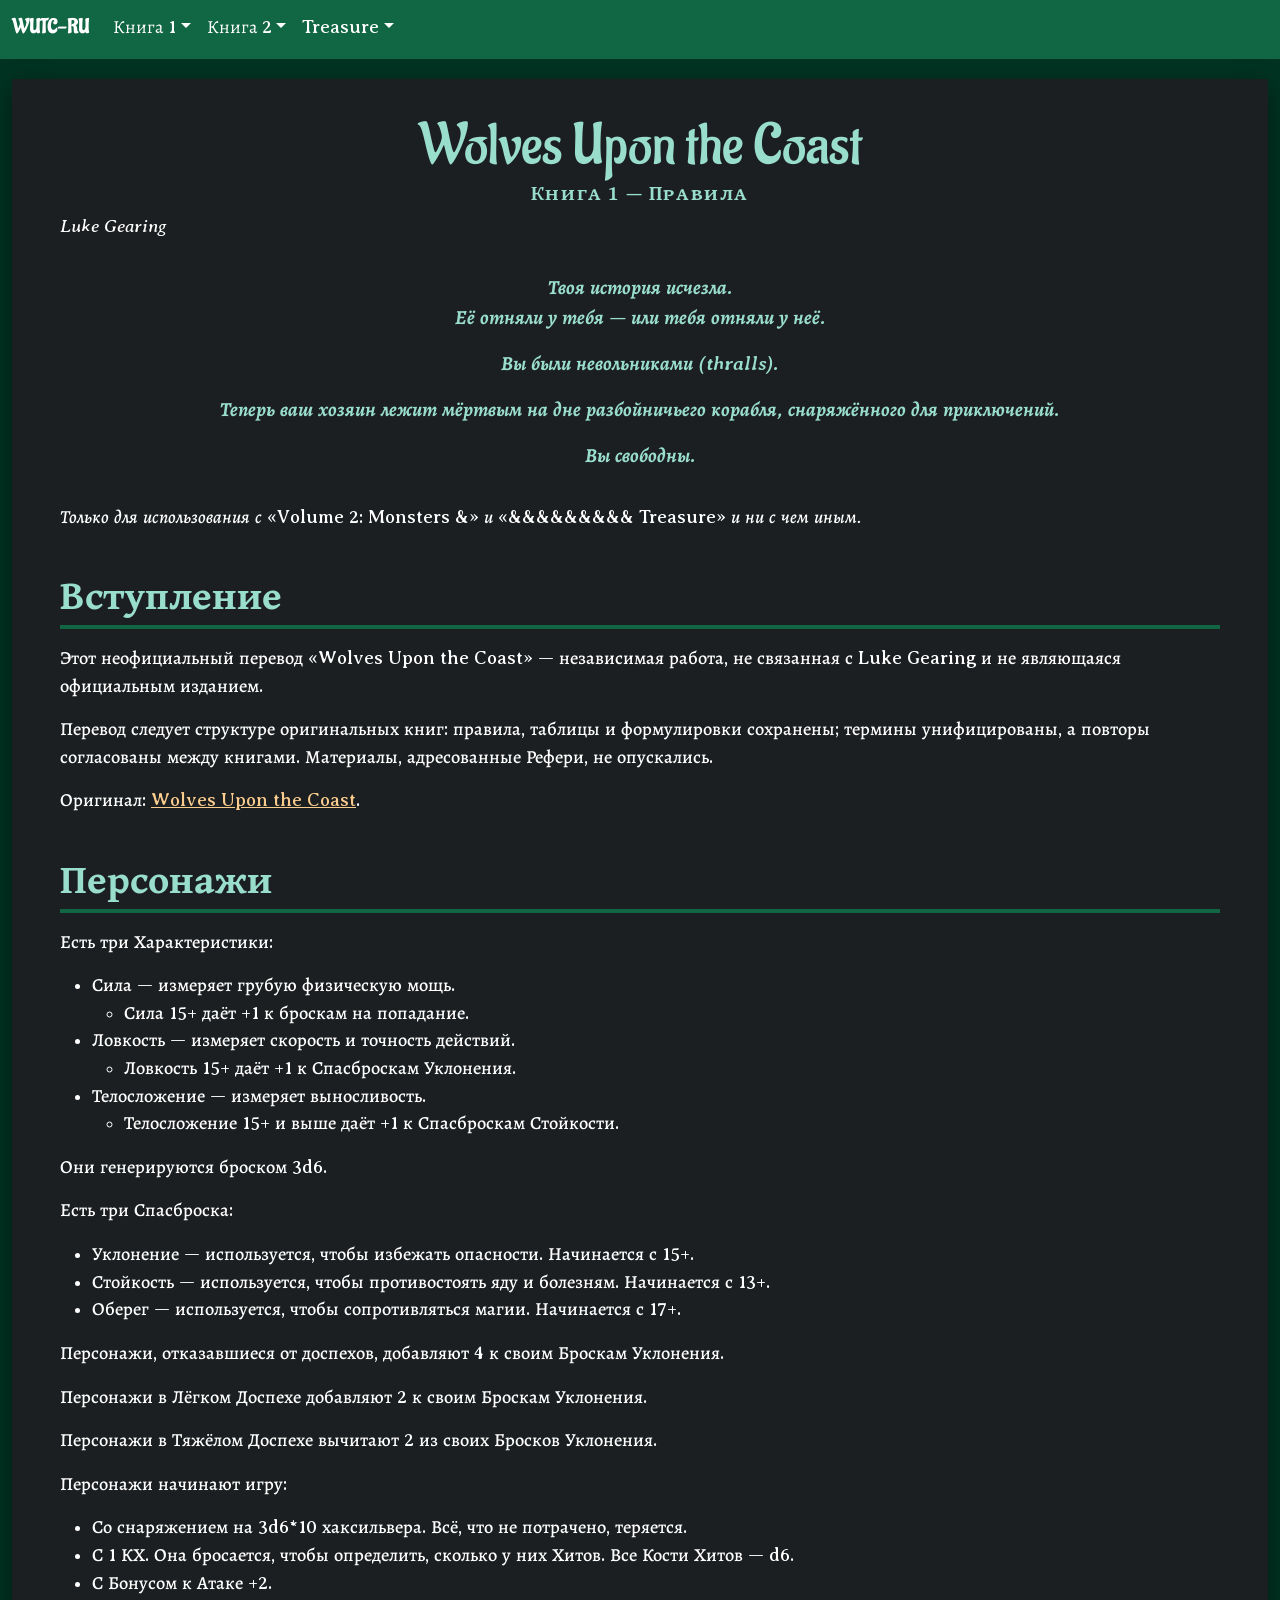
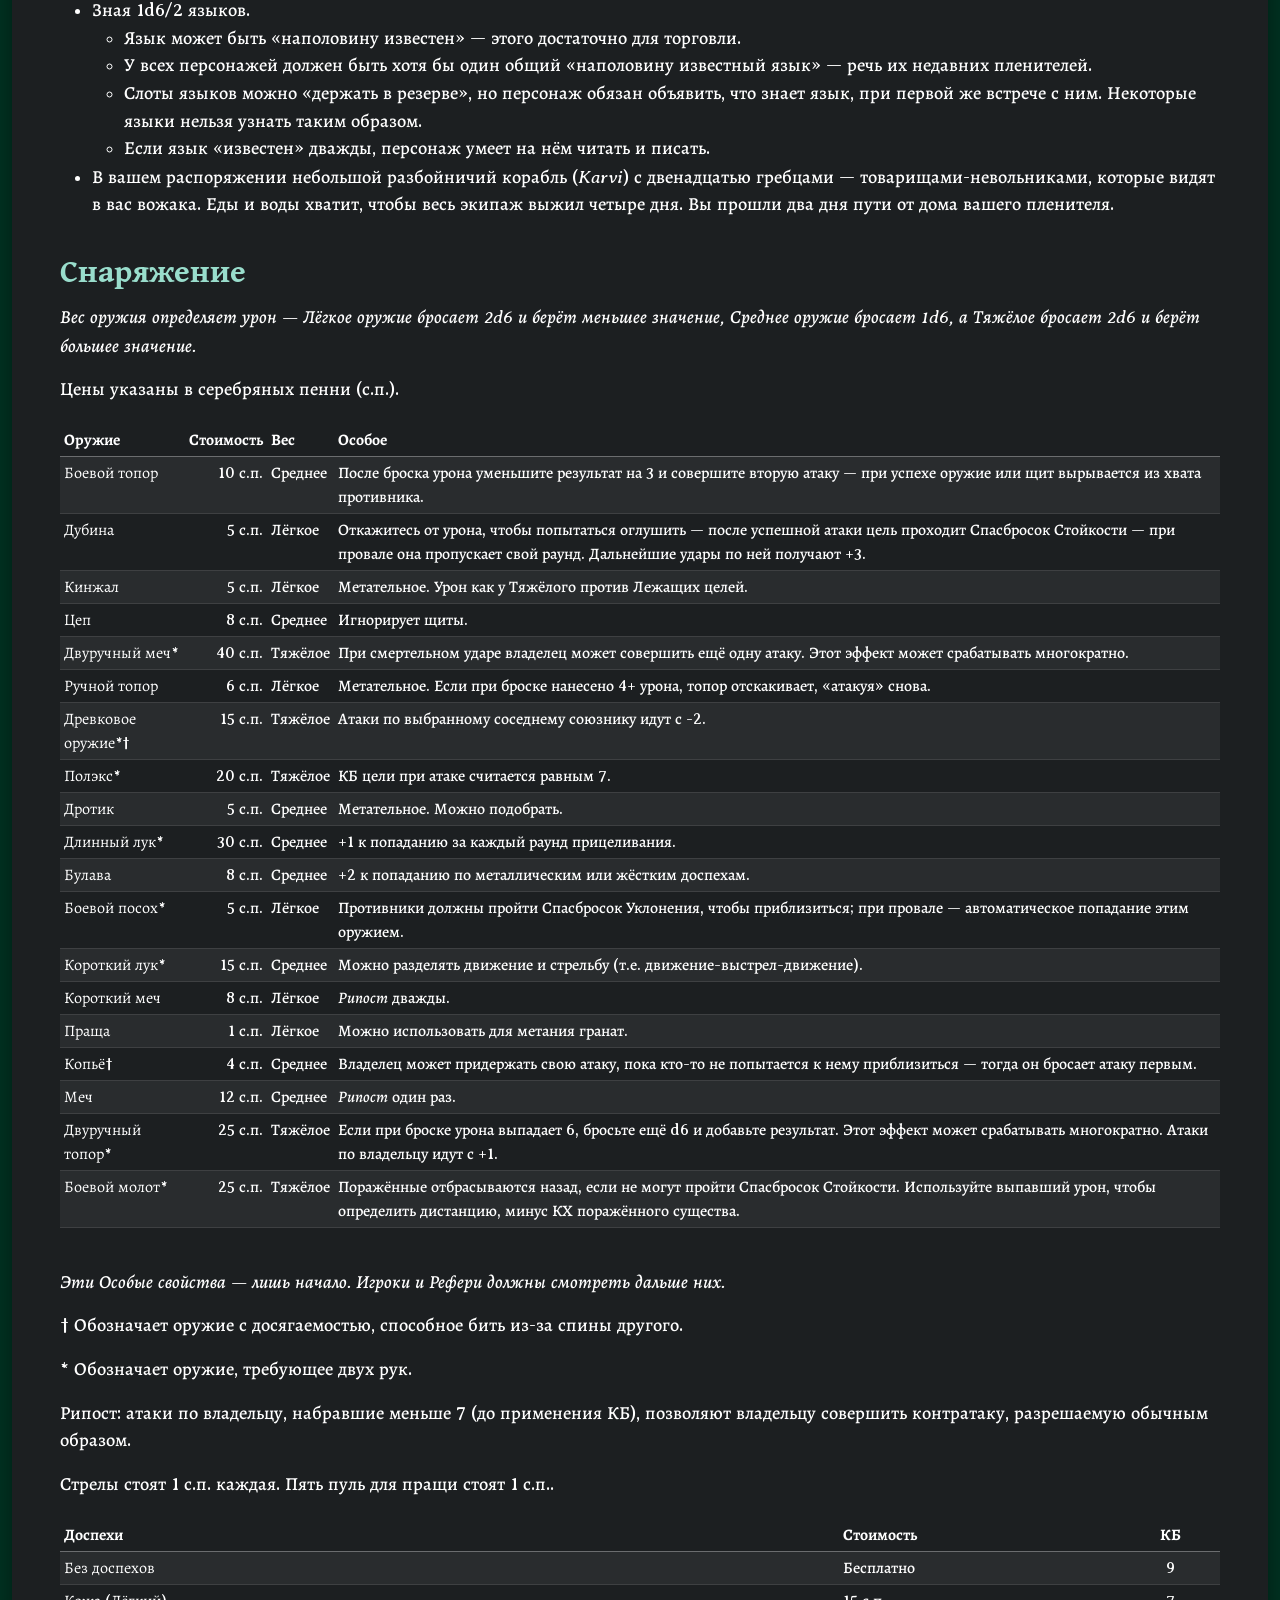
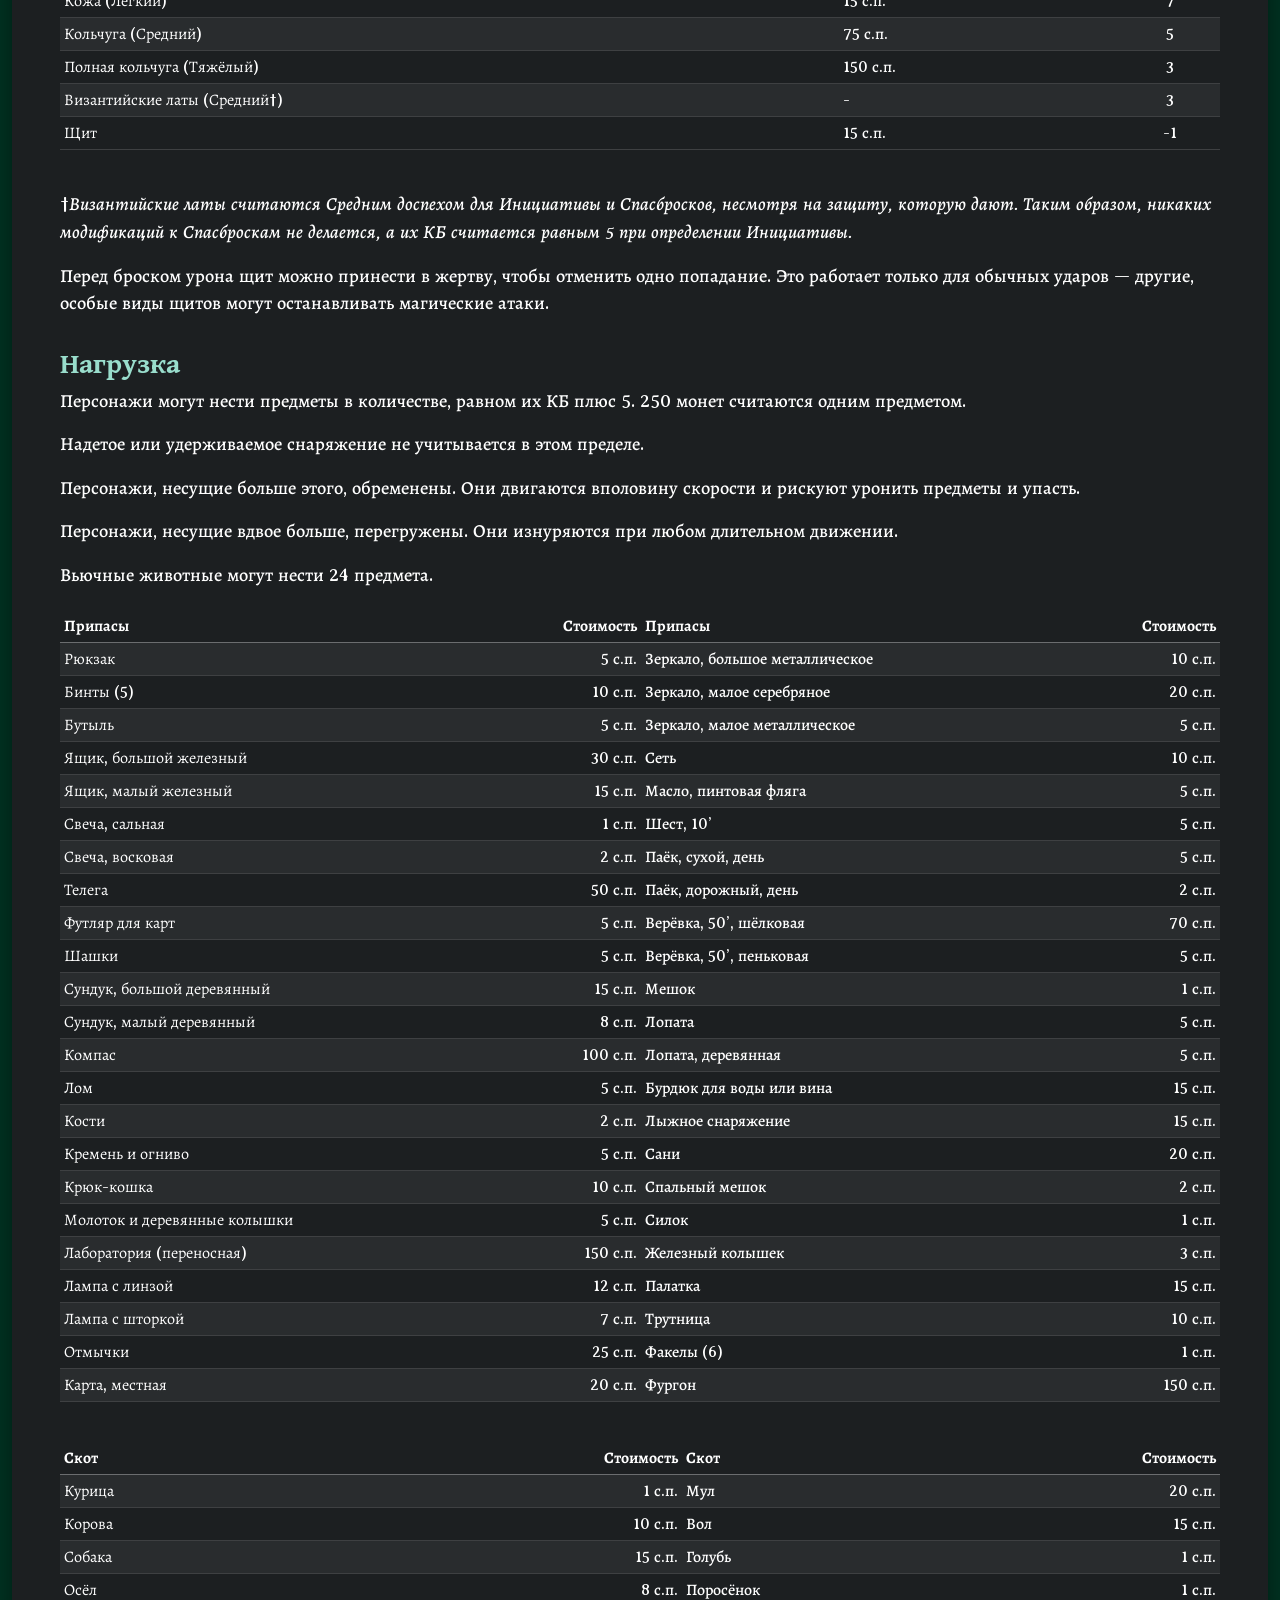
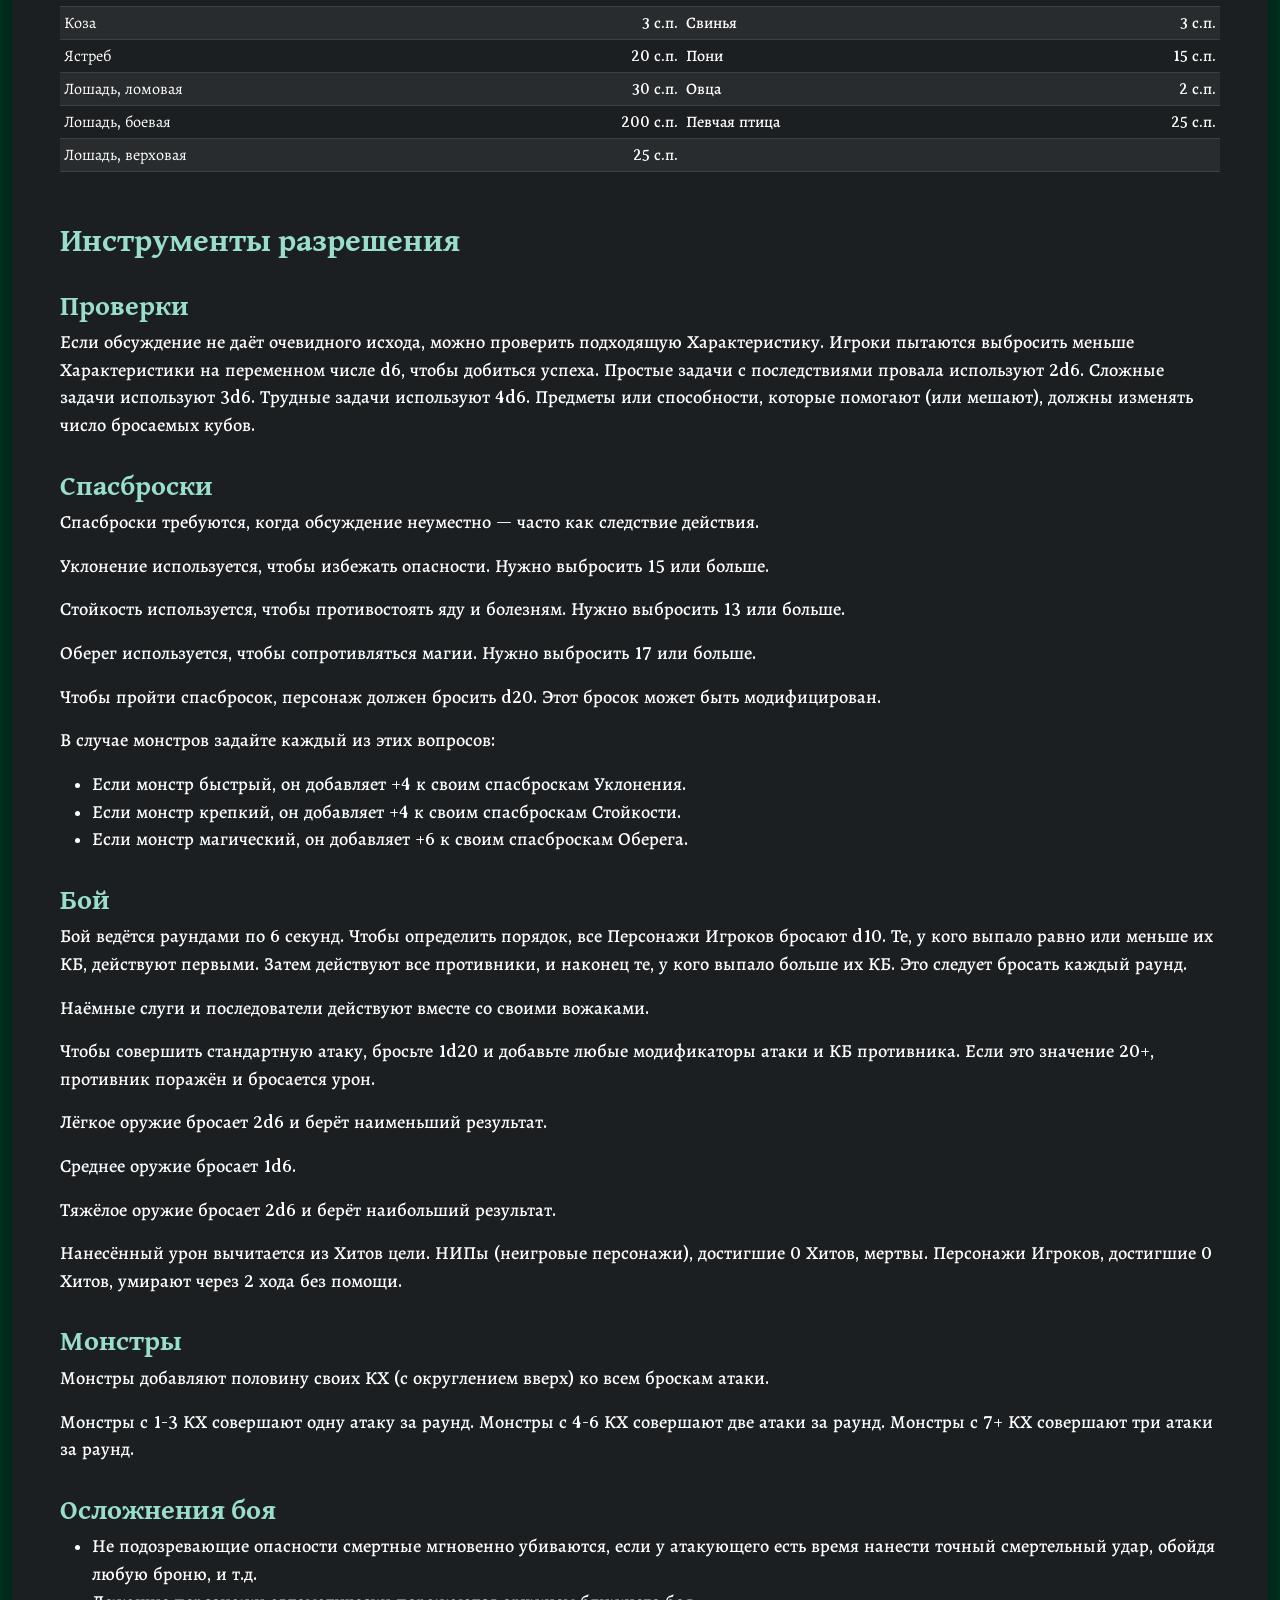
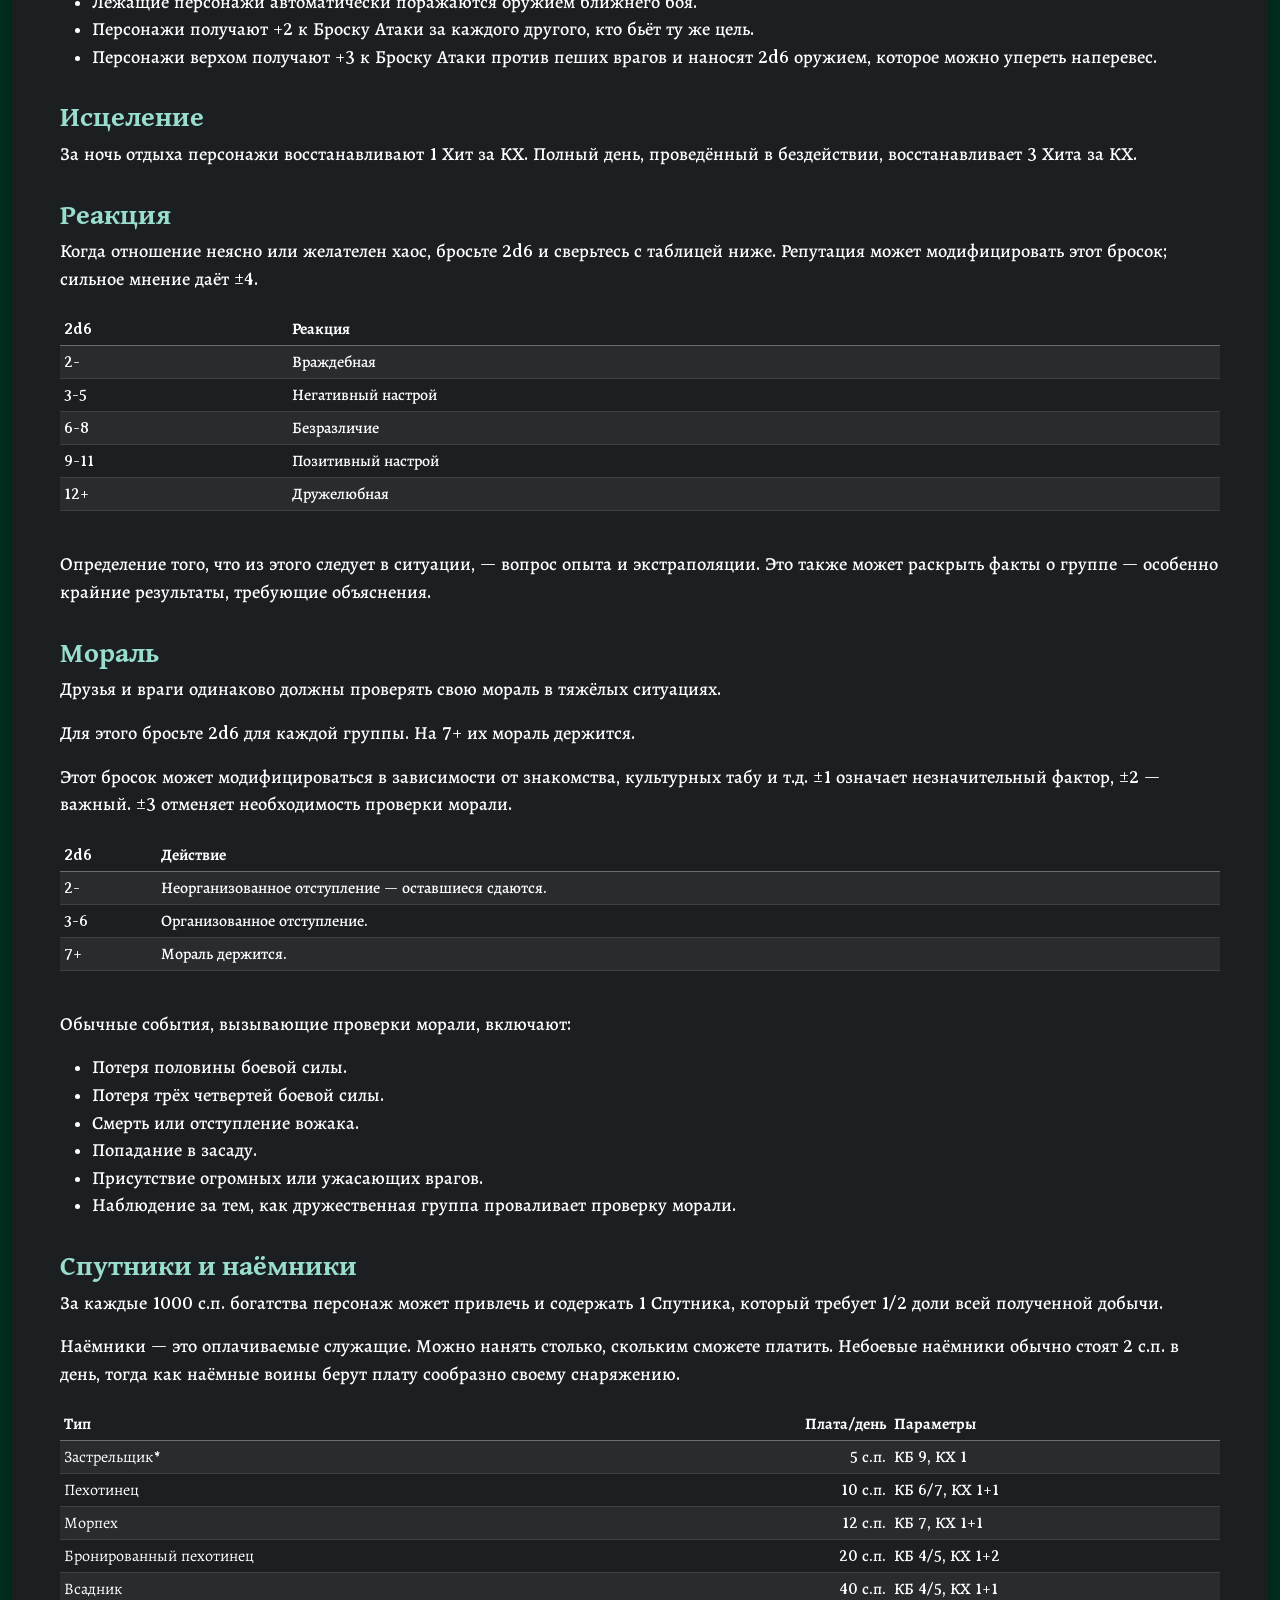
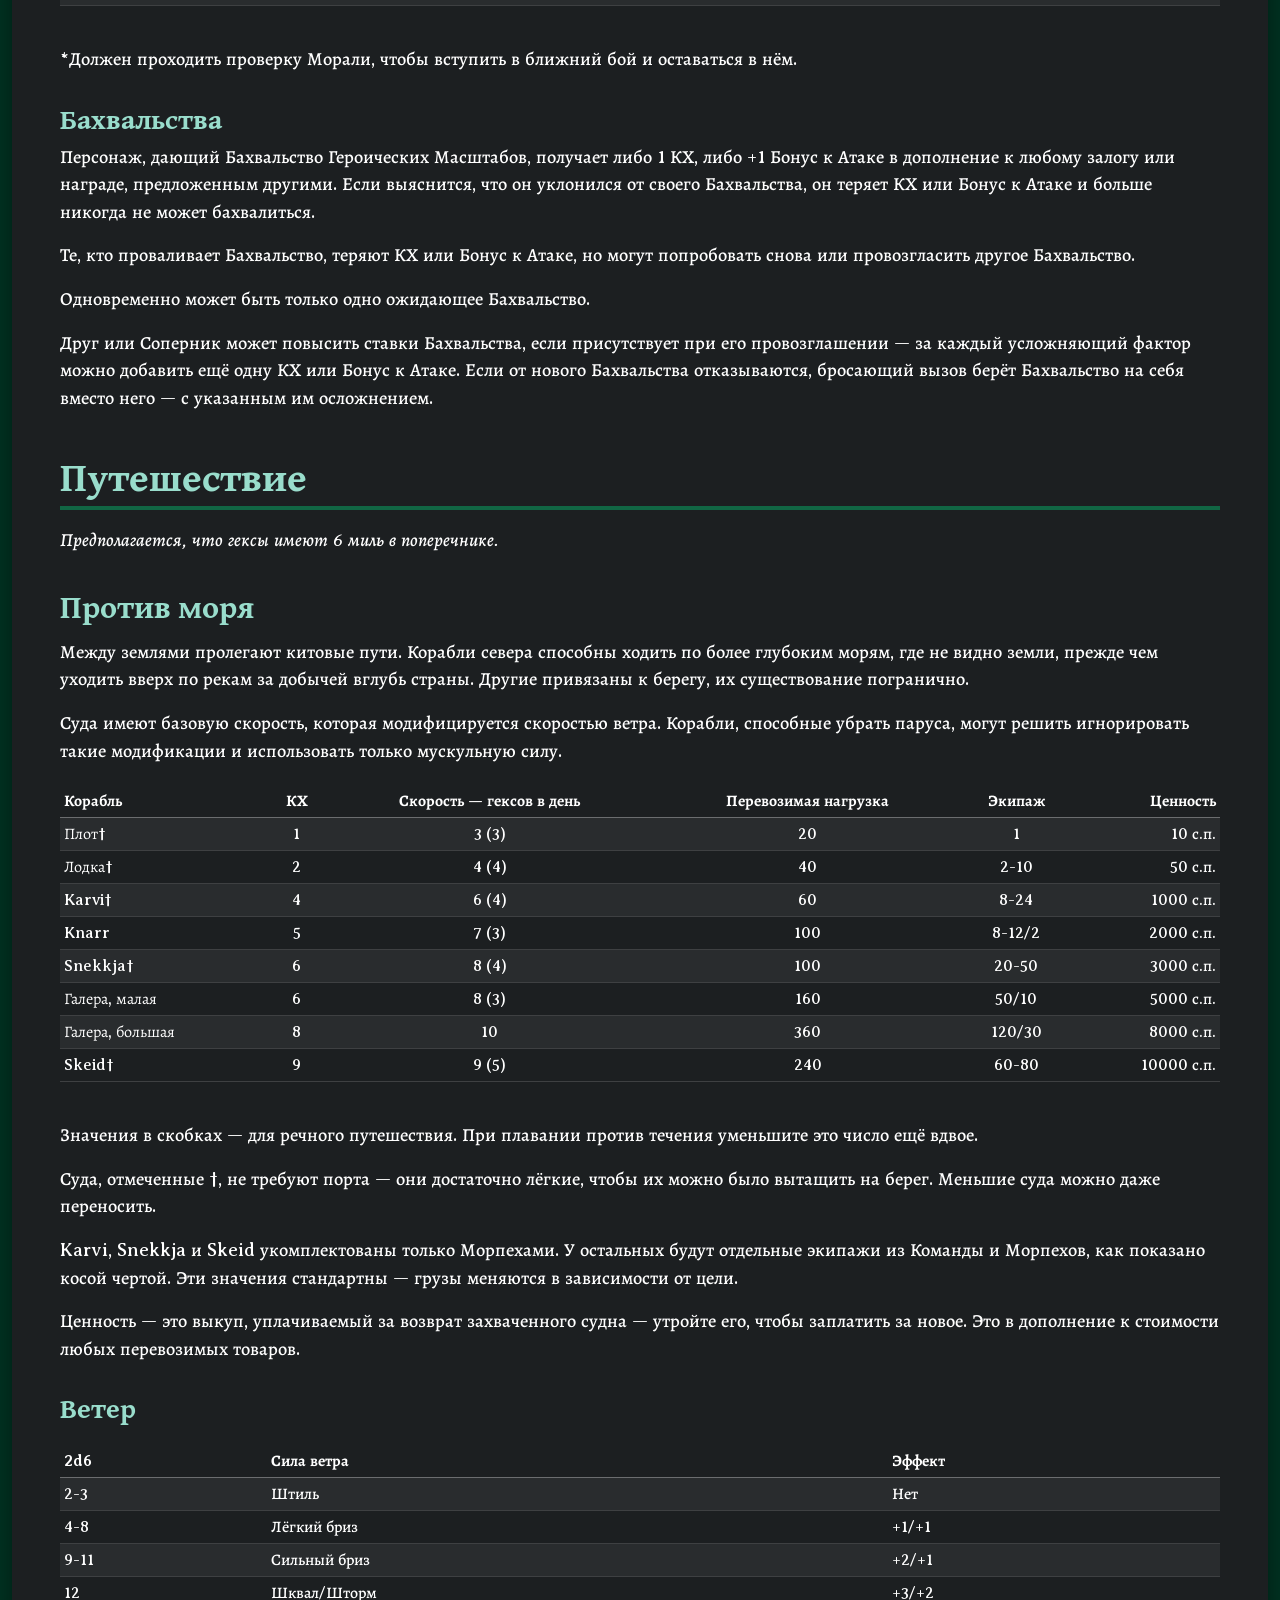
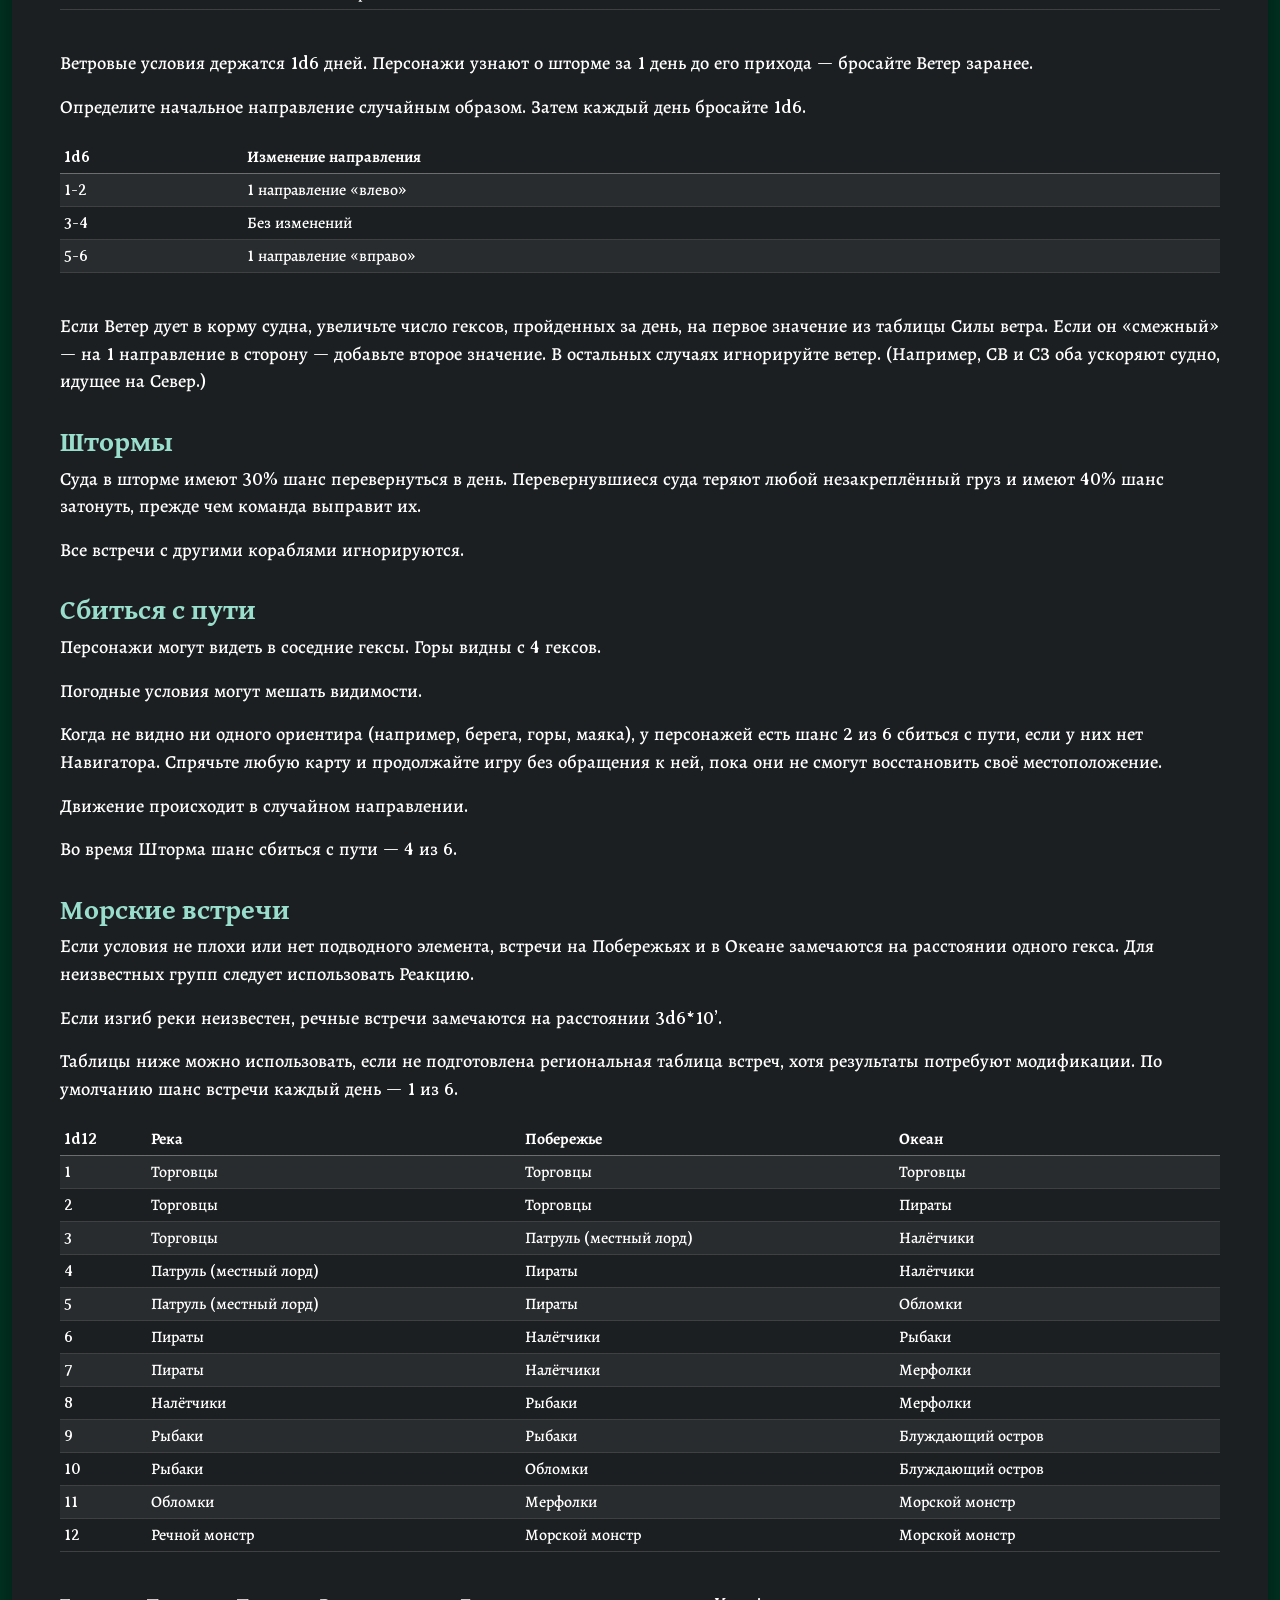
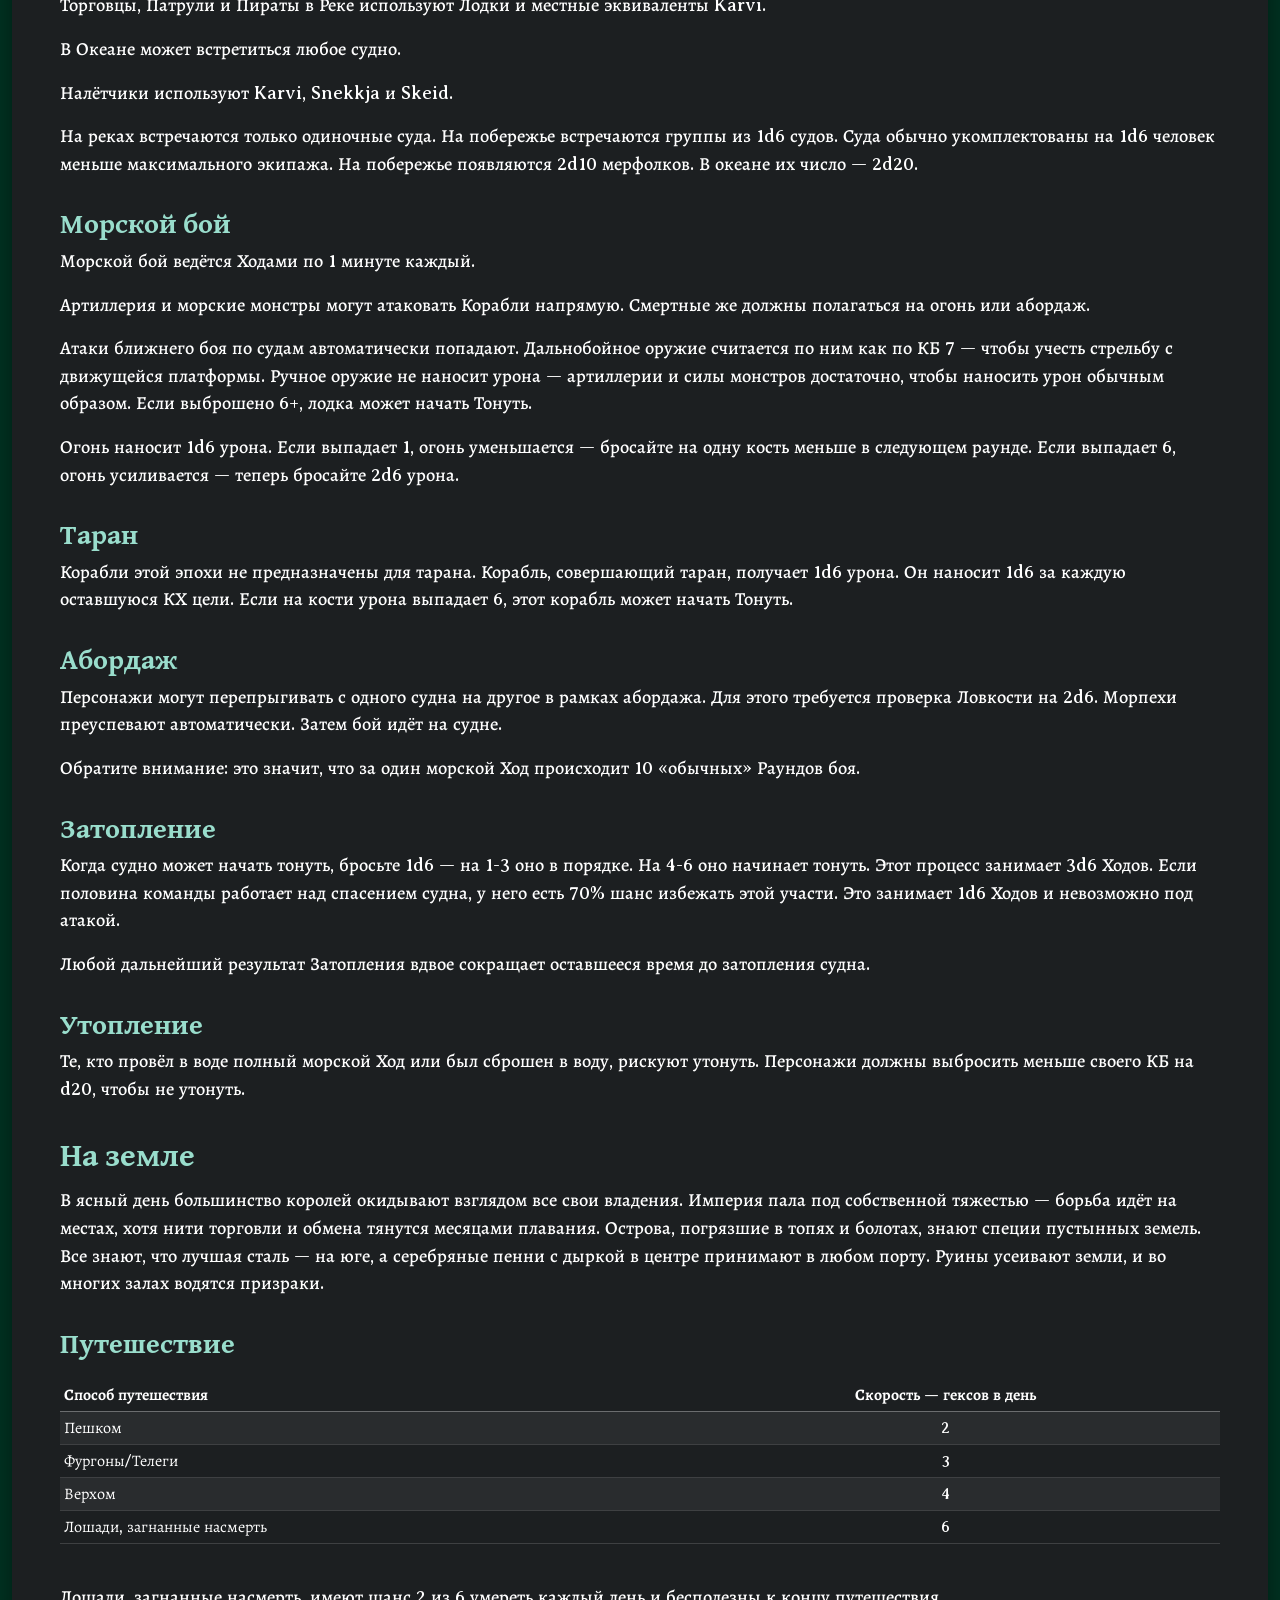
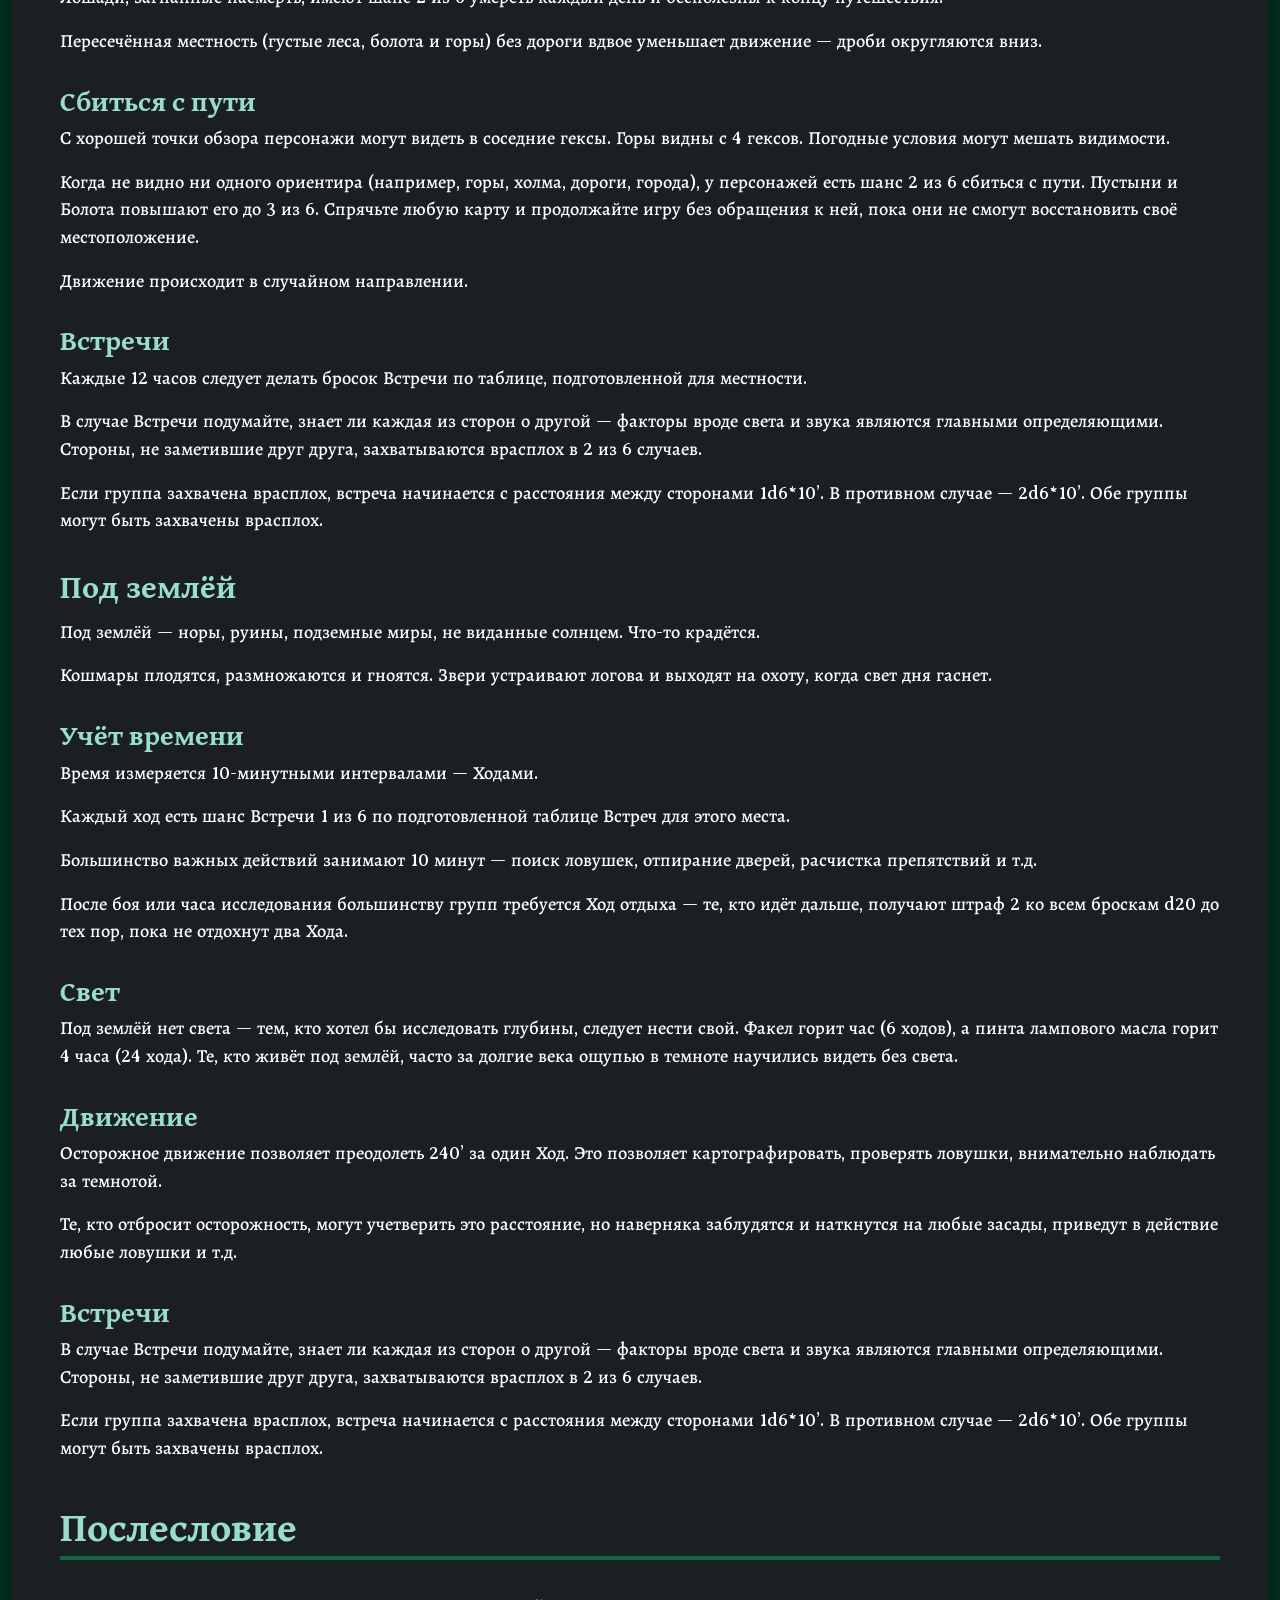
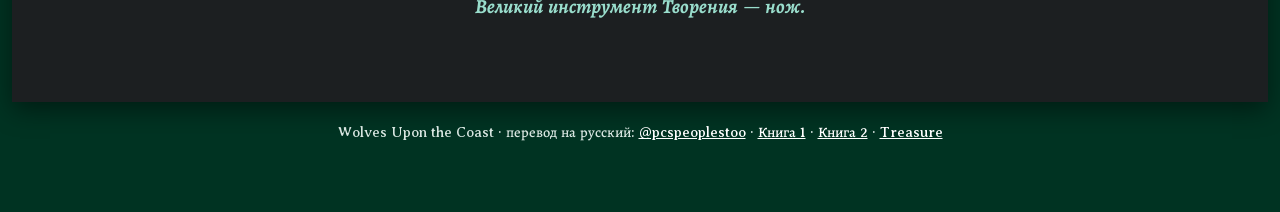
==== commit 7ab898b1: "Вступление: «equipped for adventure» относится к кораблю" ====
--- a/index.html
+++ b/index.html
@@ -34,7 +34,7 @@
 <h1 class="text-center" id="wolves-upon-the-coast"><a aria-hidden="true" class="header-anchor" href="#wolves-upon-the-coast" tabindex="-1" title="Ссылка на раздел">#</a>Wolves Upon the Coast<span class="wutc-subtitle" id="книга-1--правила">Книга 1 — Правила</span></h1>
 
 <p><em>Luke Gearing</em></p>
-<p class="wutc-quote"><span class="d-block">Твоя история исчезла.</span><span class="d-block">Её отняли у тебя — или тебя отняли у неё.</span><span class="d-block mt-3">Вы были невольниками (thralls).</span><span class="d-block mt-3">Теперь ваш хозяин лежит мёртвым на дне разбойничьего корабля, снаряжённый для приключений.</span><span class="d-block mt-3">Вы свободны.</span></p>
+<p class="wutc-quote"><span class="d-block">Твоя история исчезла.</span><span class="d-block">Её отняли у тебя — или тебя отняли у неё.</span><span class="d-block mt-3">Вы были невольниками (thralls).</span><span class="d-block mt-3">Теперь ваш хозяин лежит мёртвым на дне разбойничьего корабля, снаряжённого для приключений.</span><span class="d-block mt-3">Вы свободны.</span></p>
 
 
 
